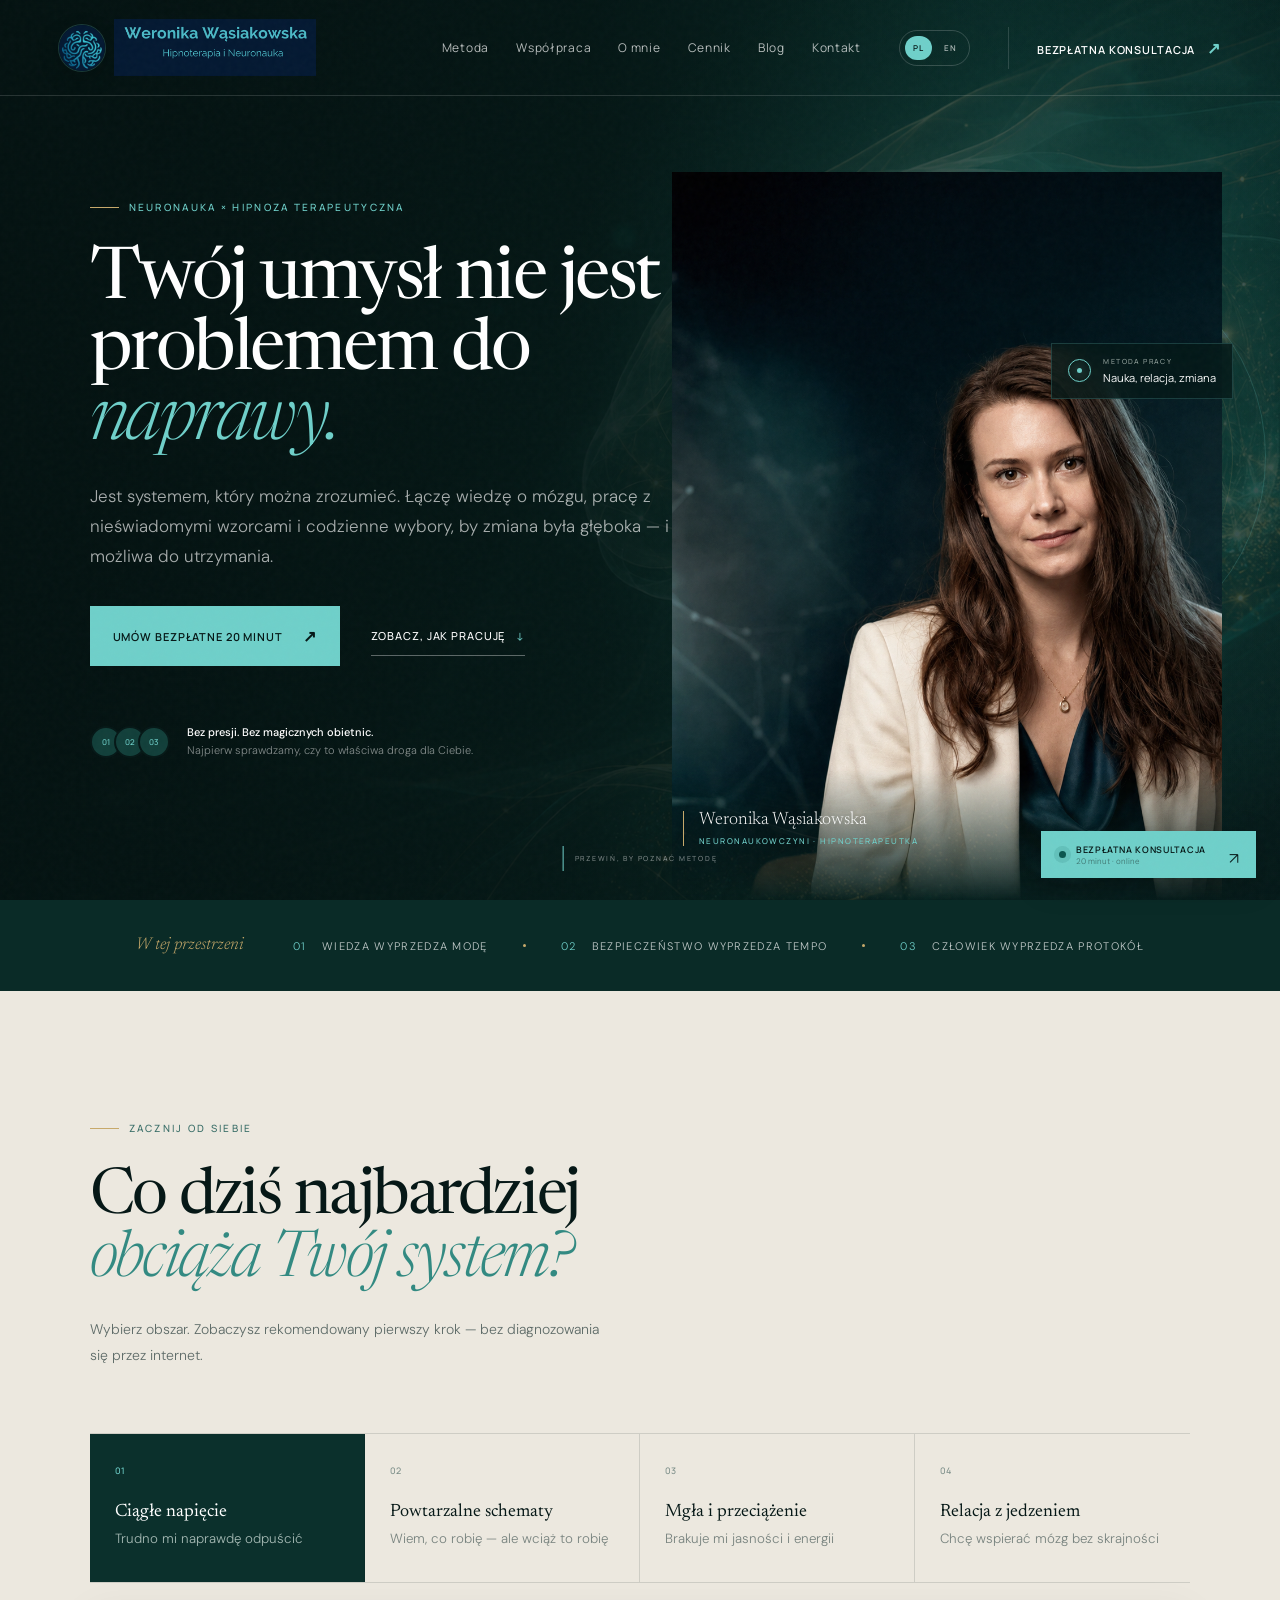
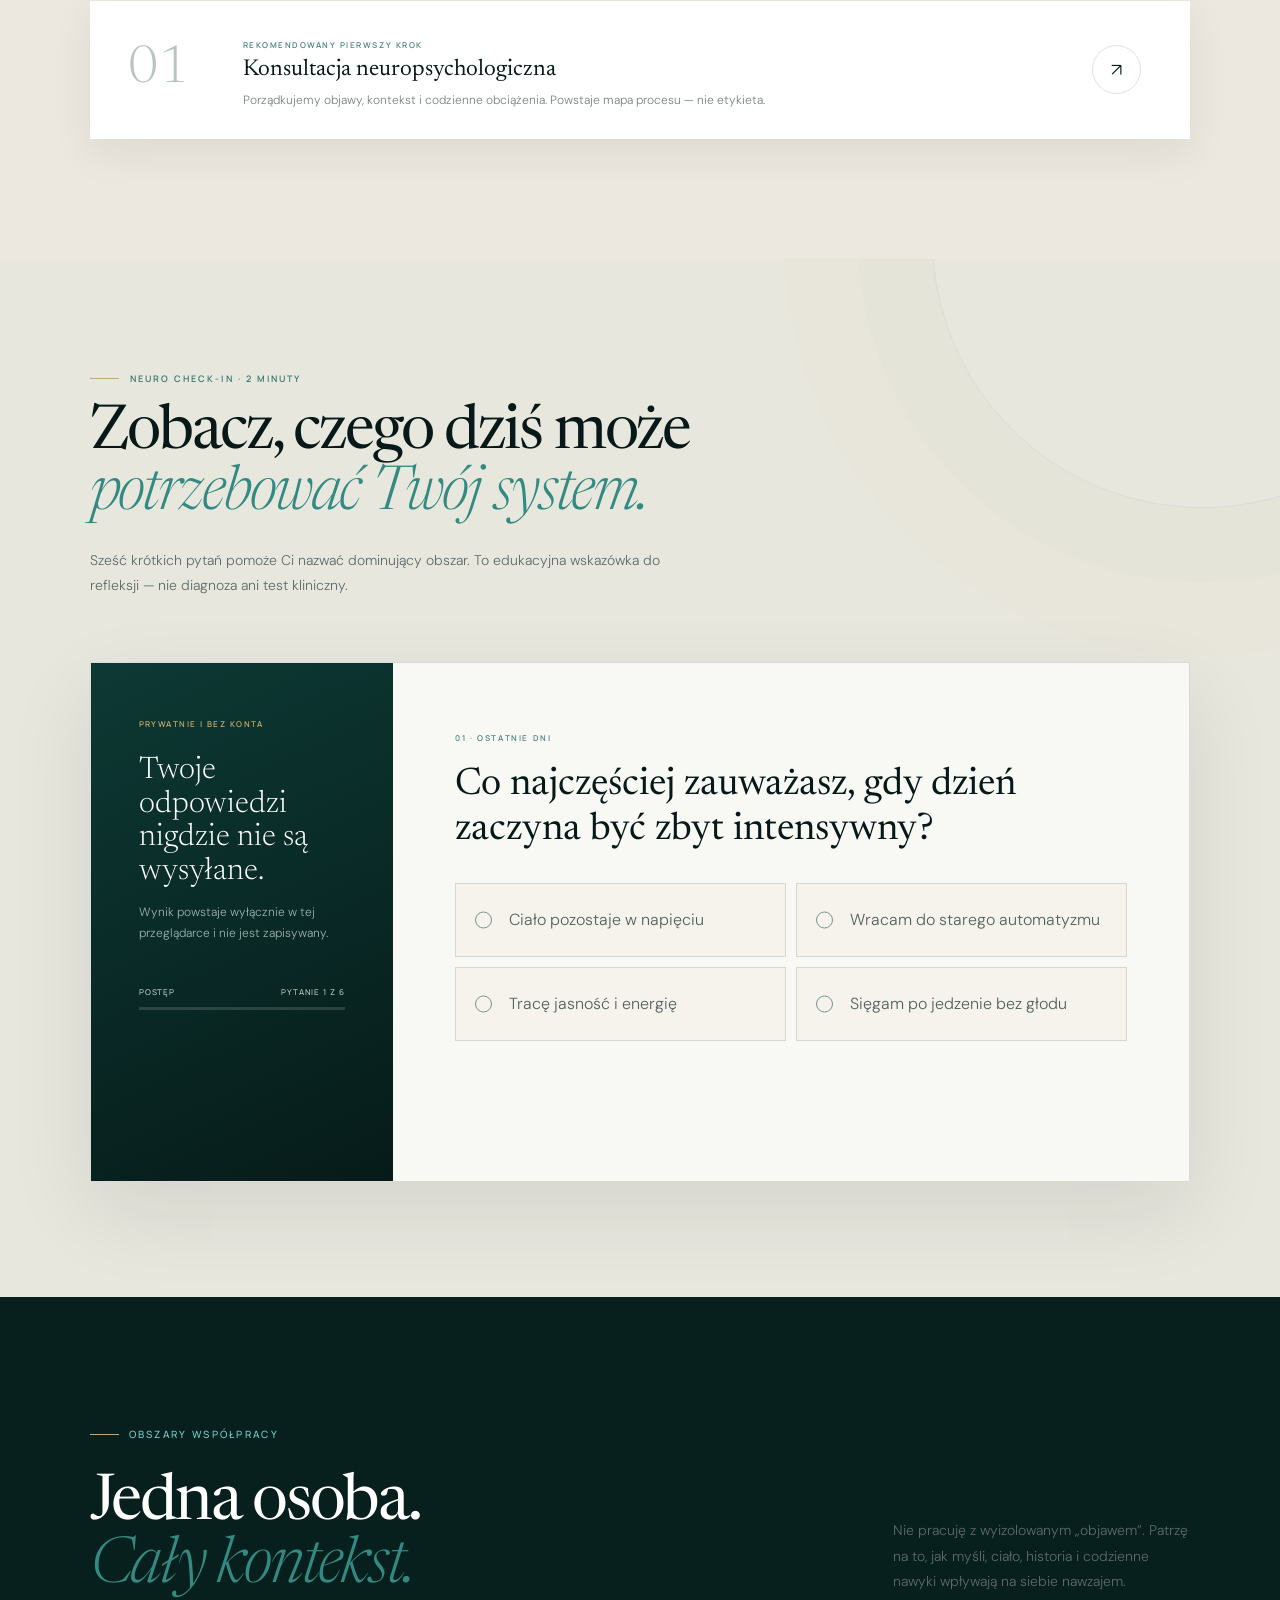
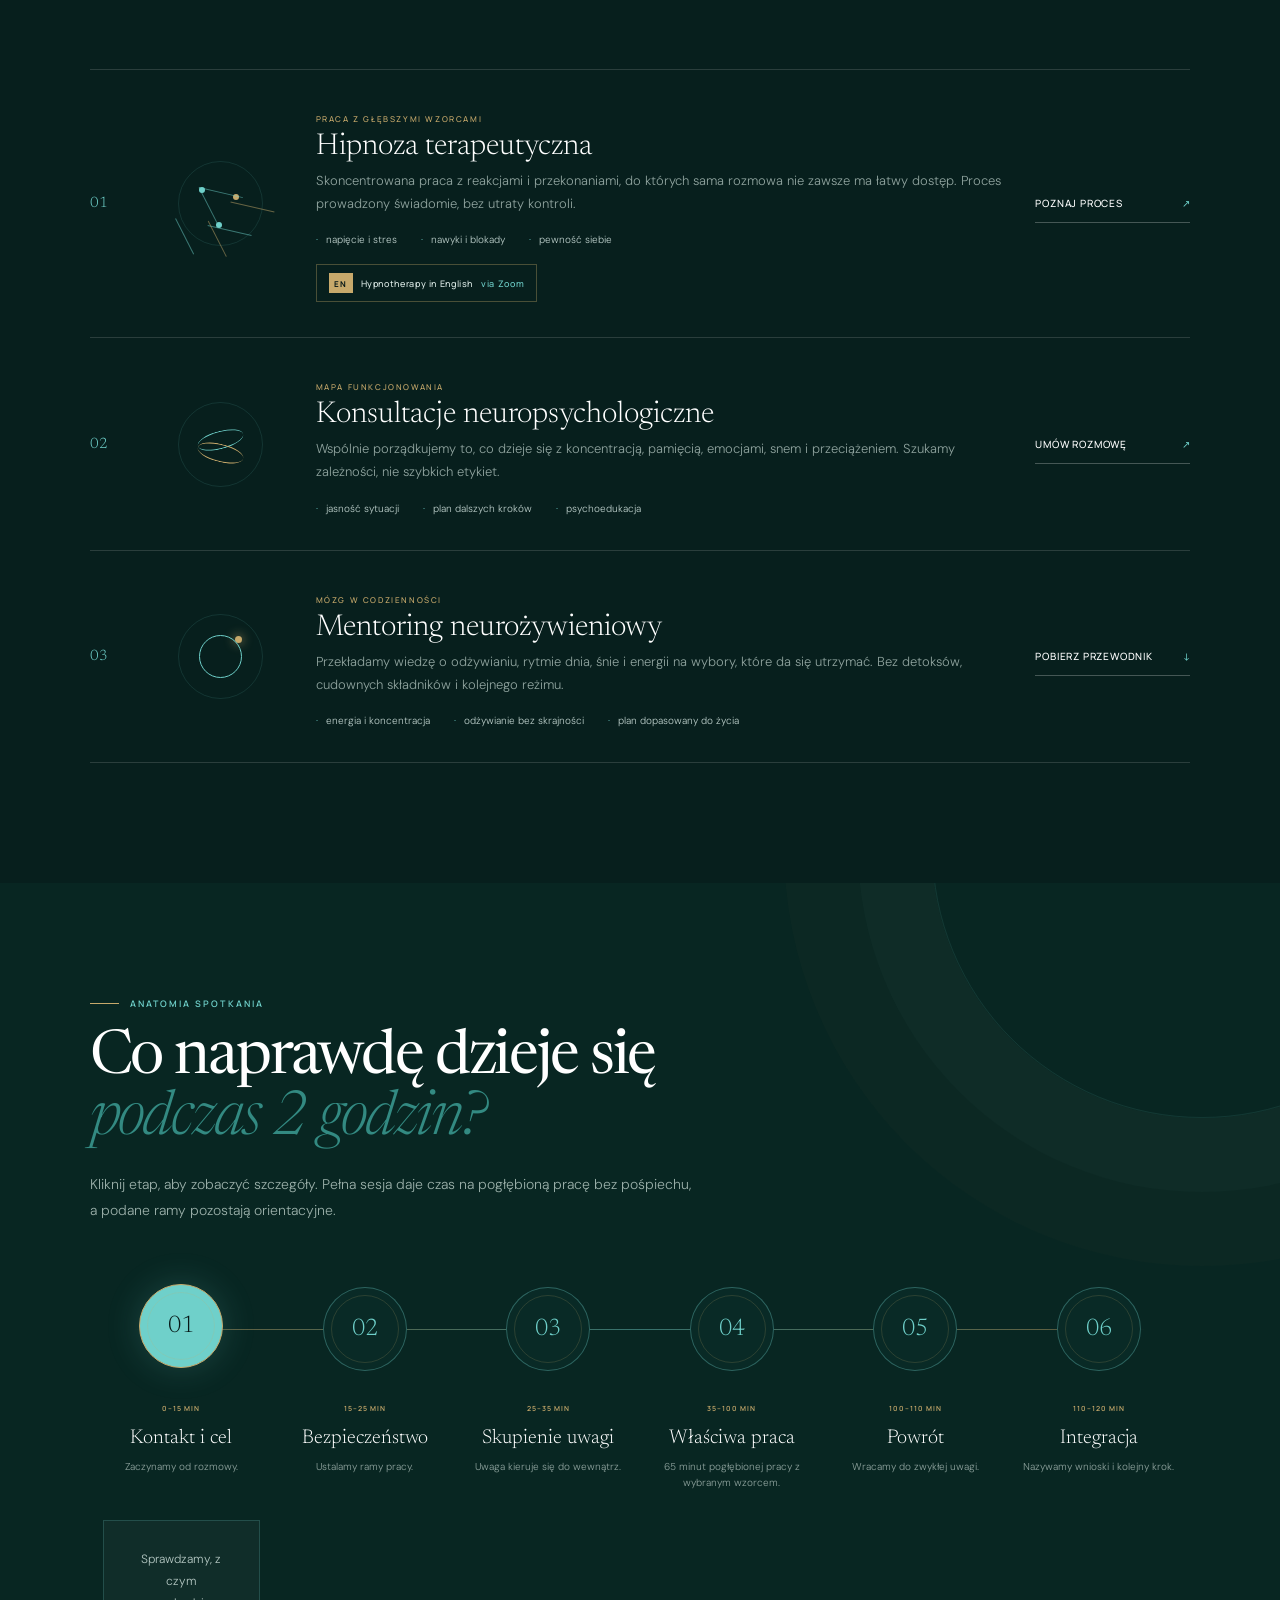
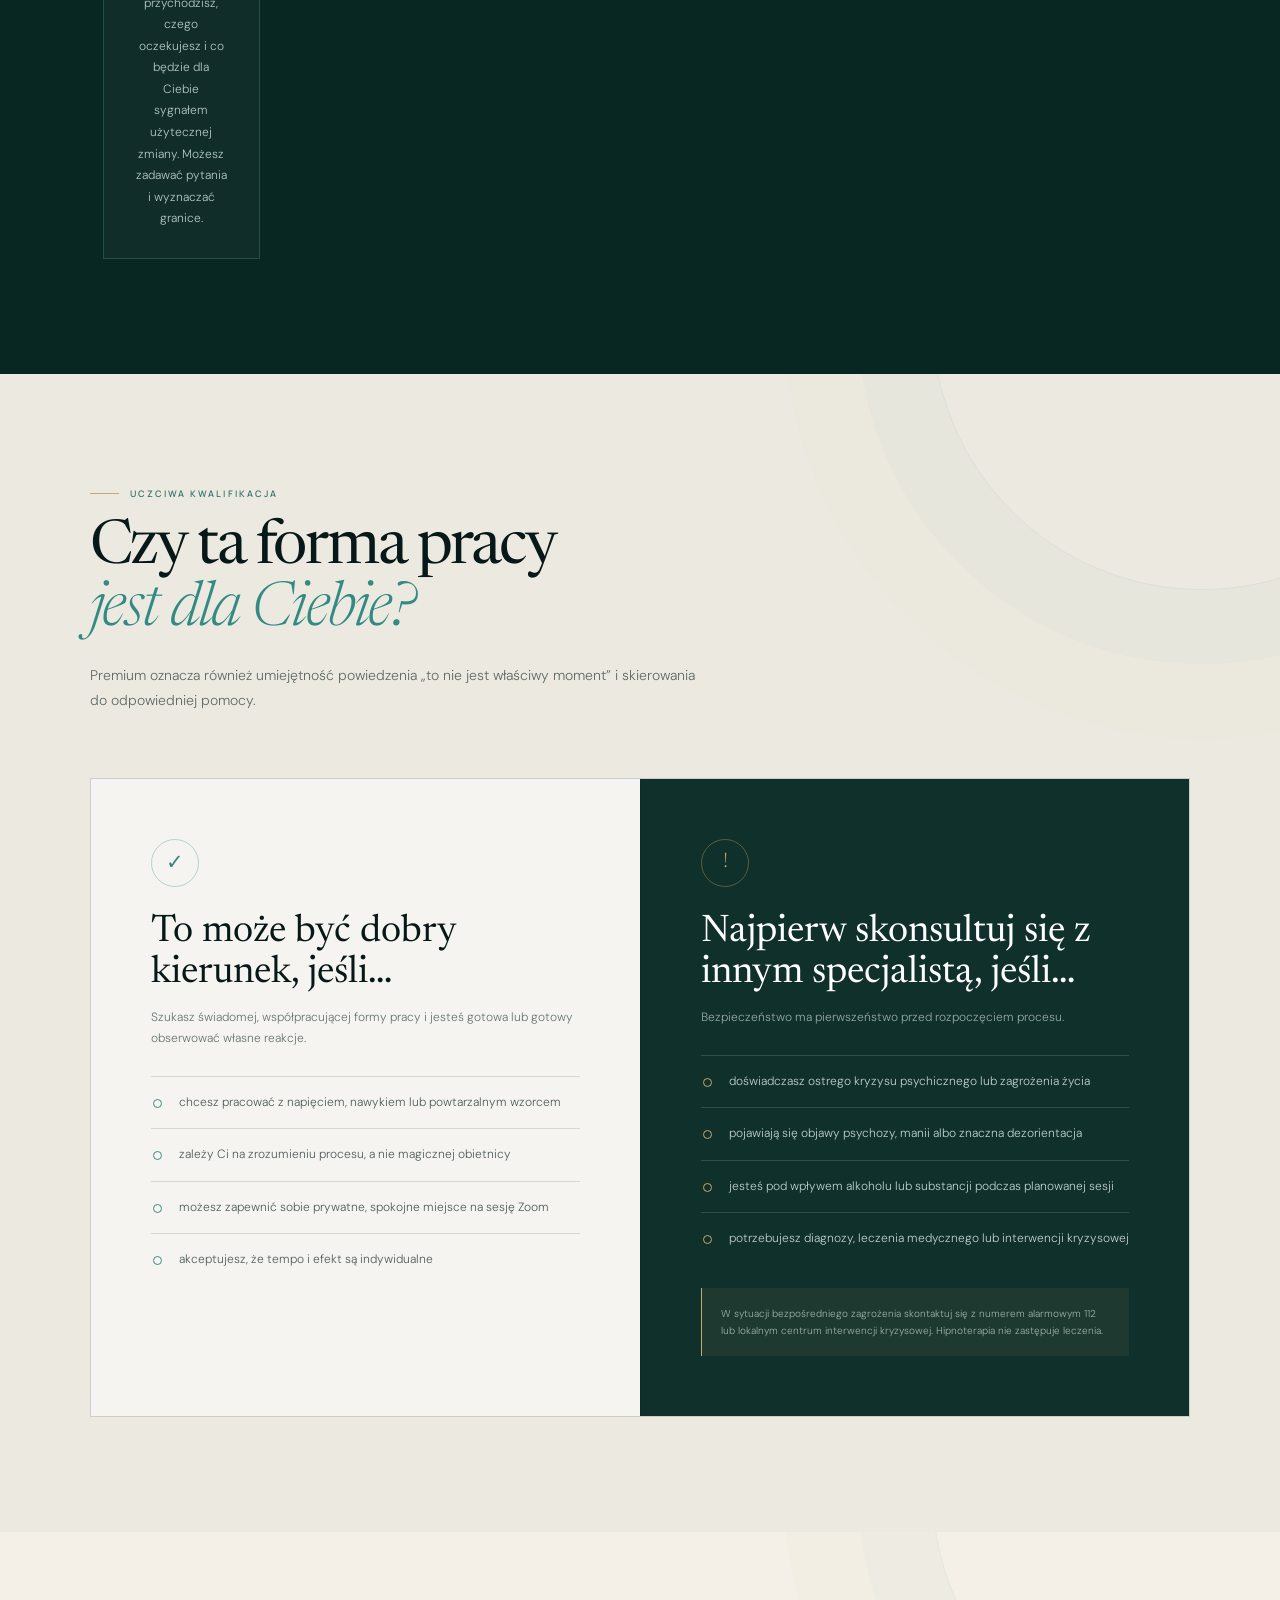
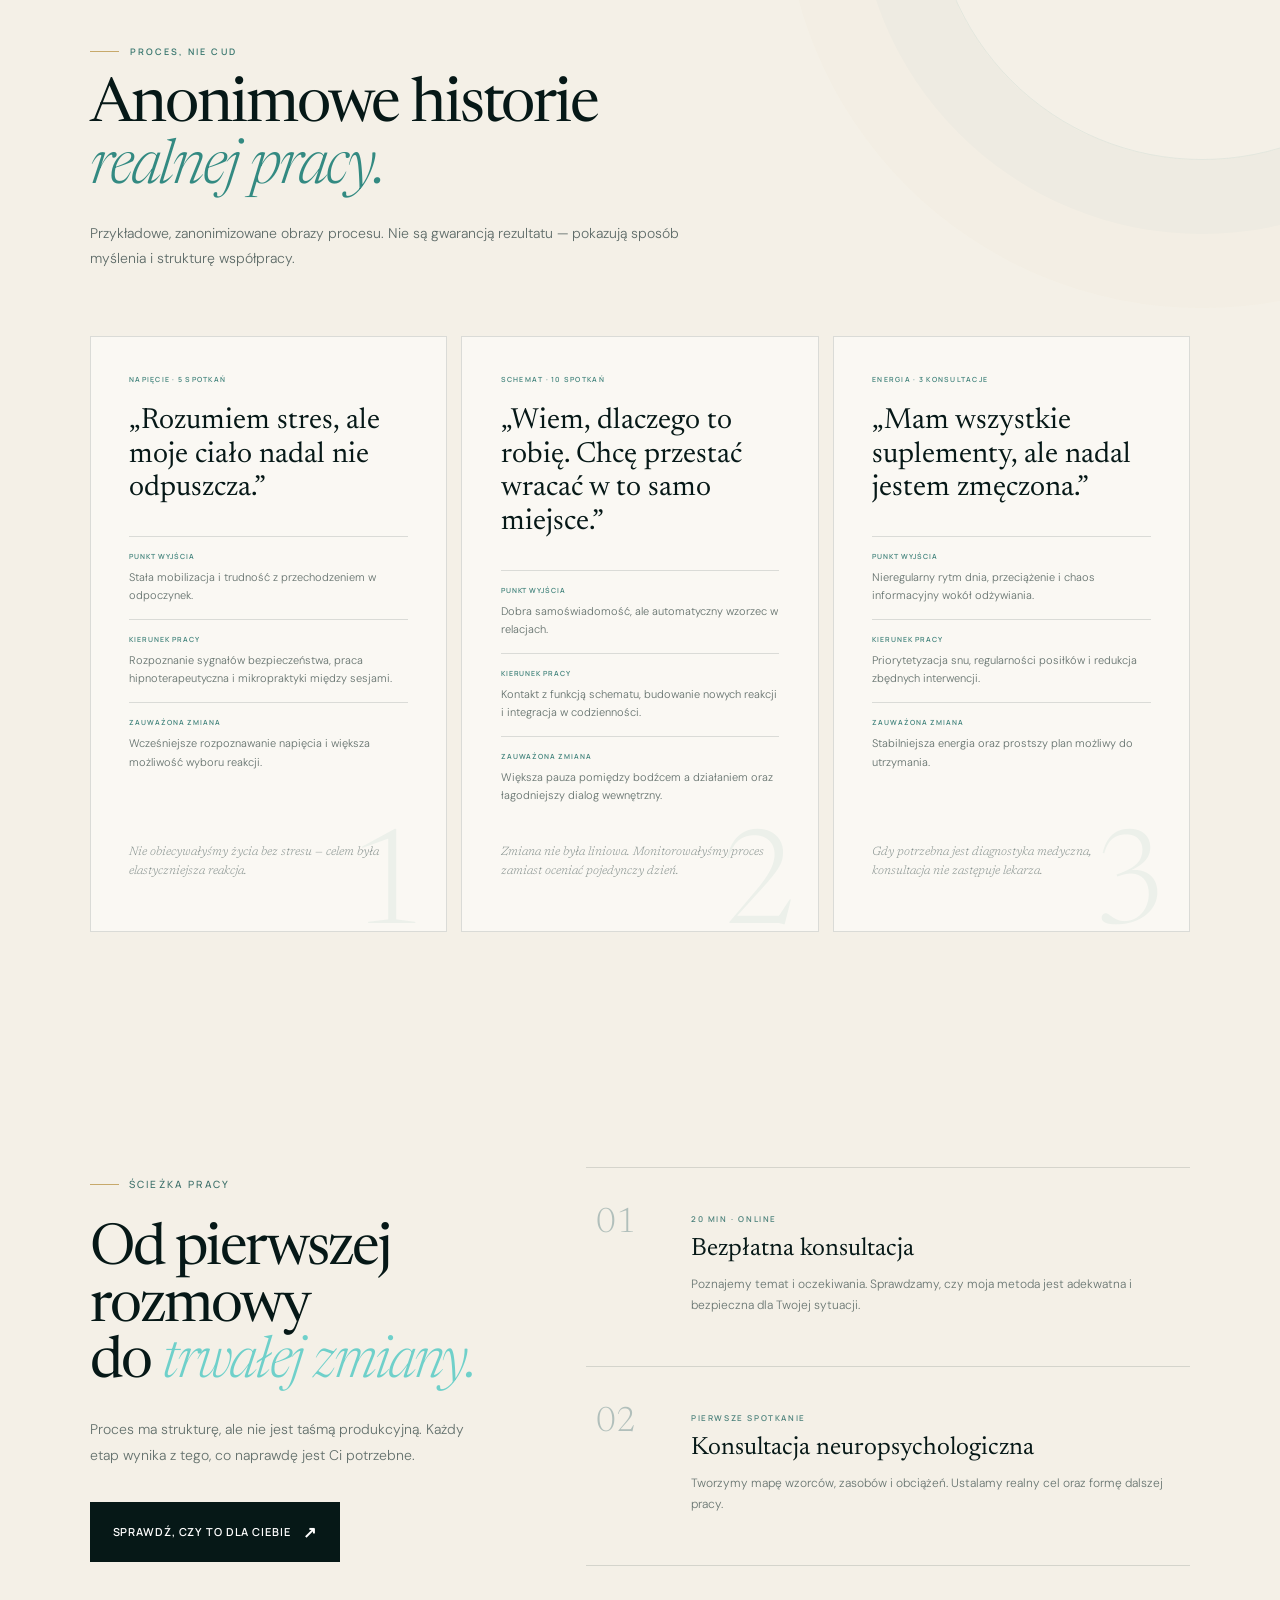
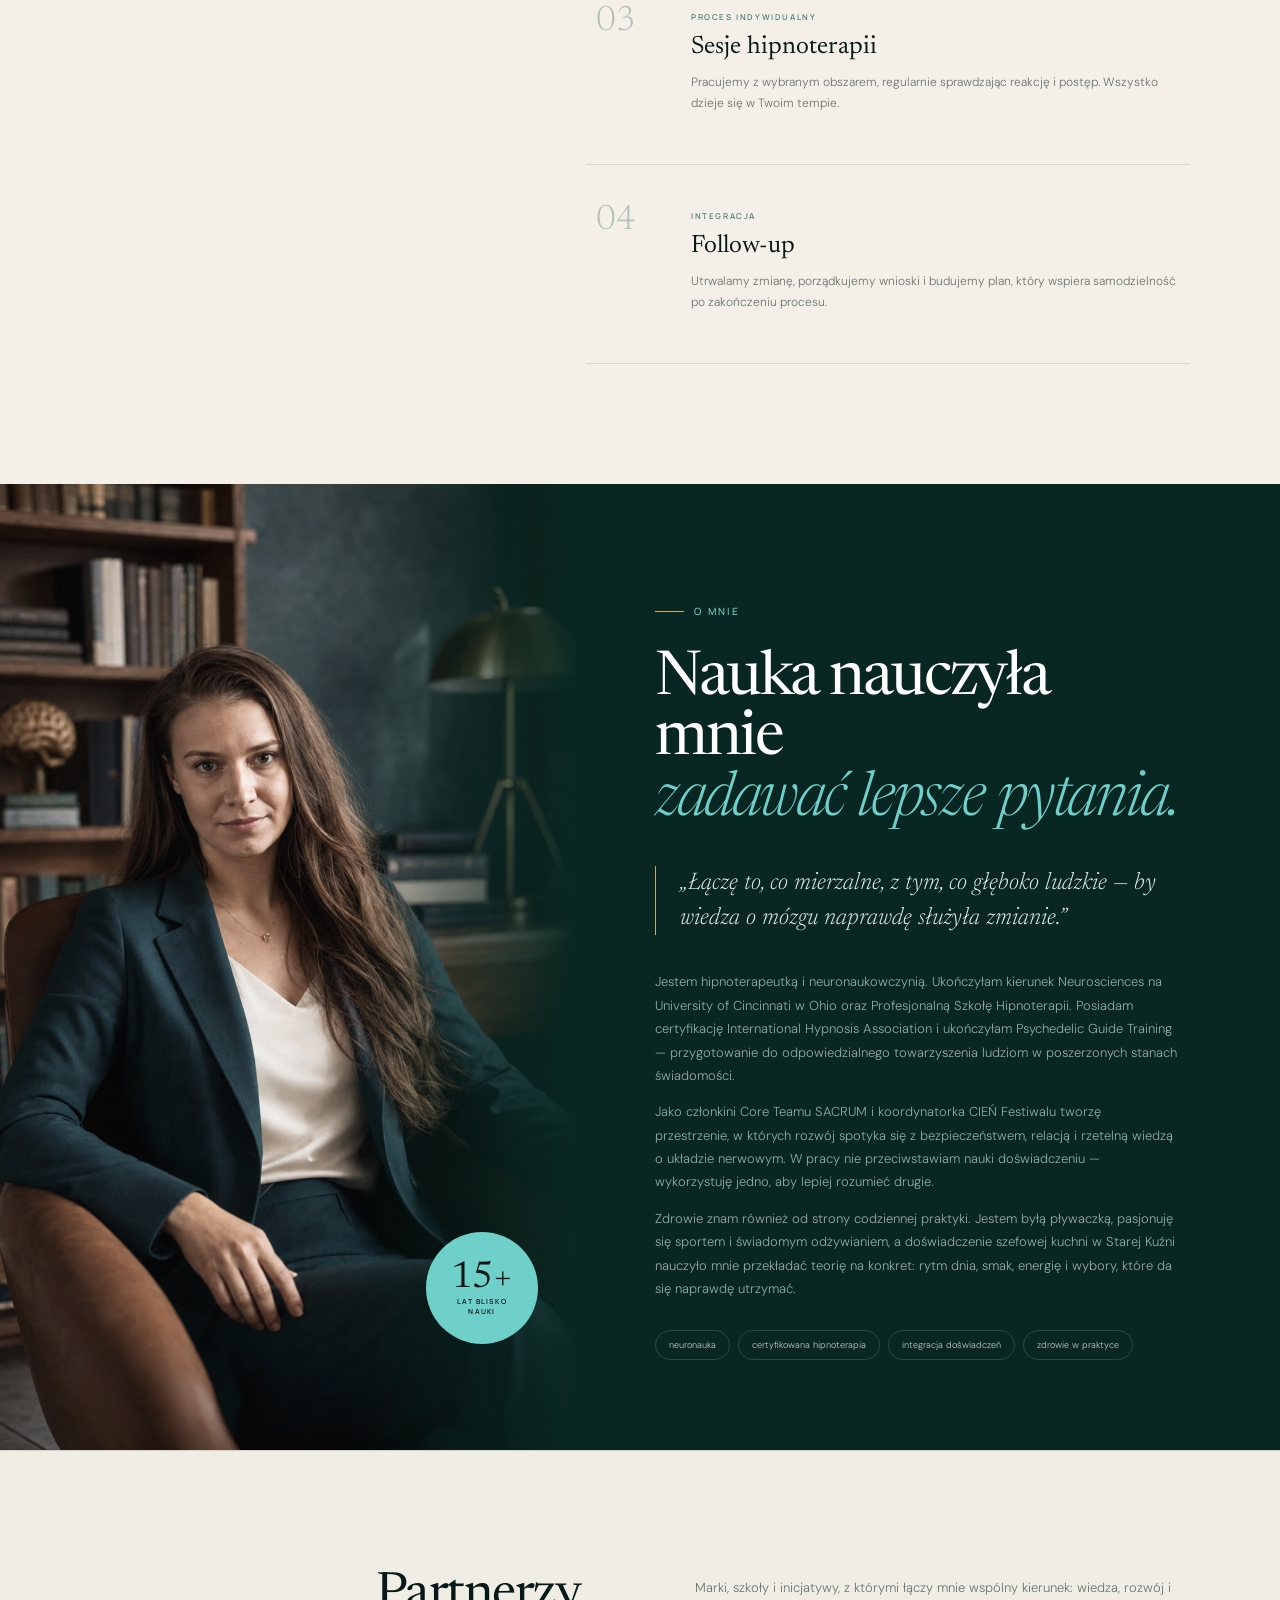
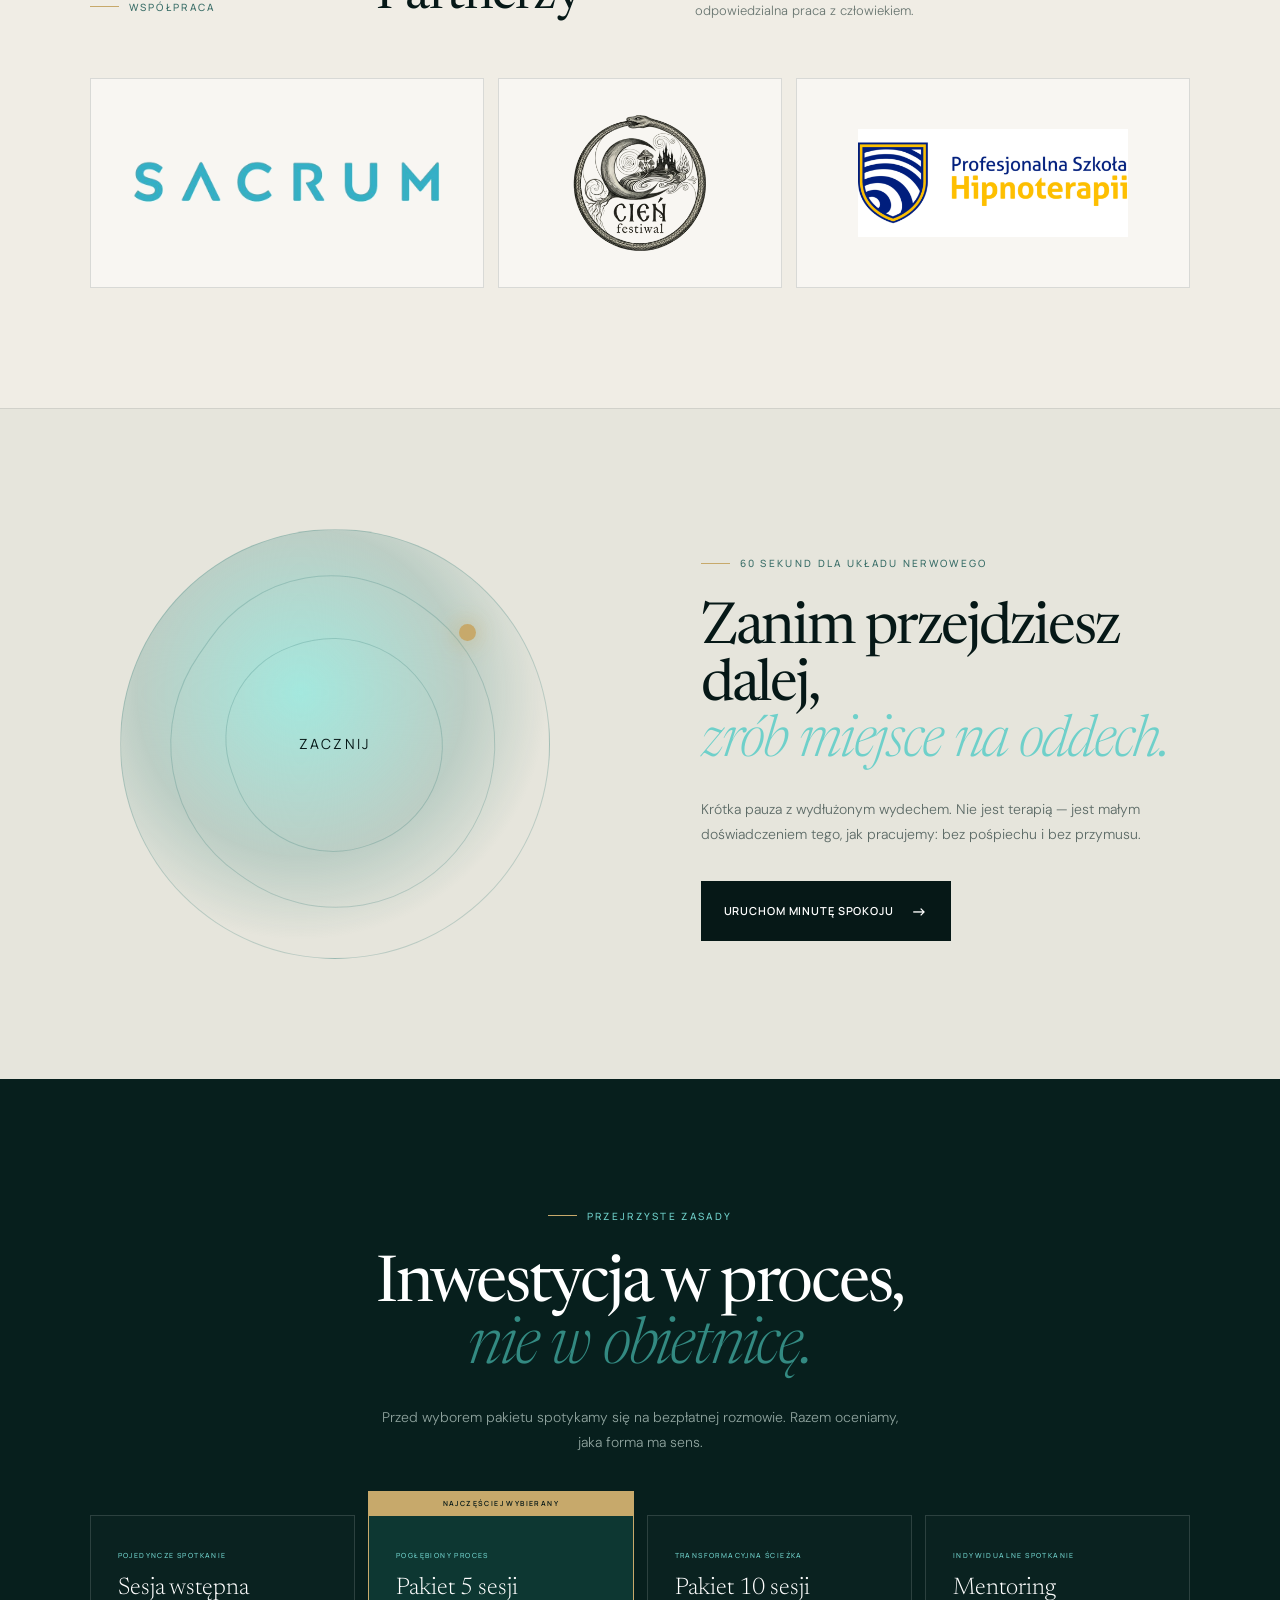
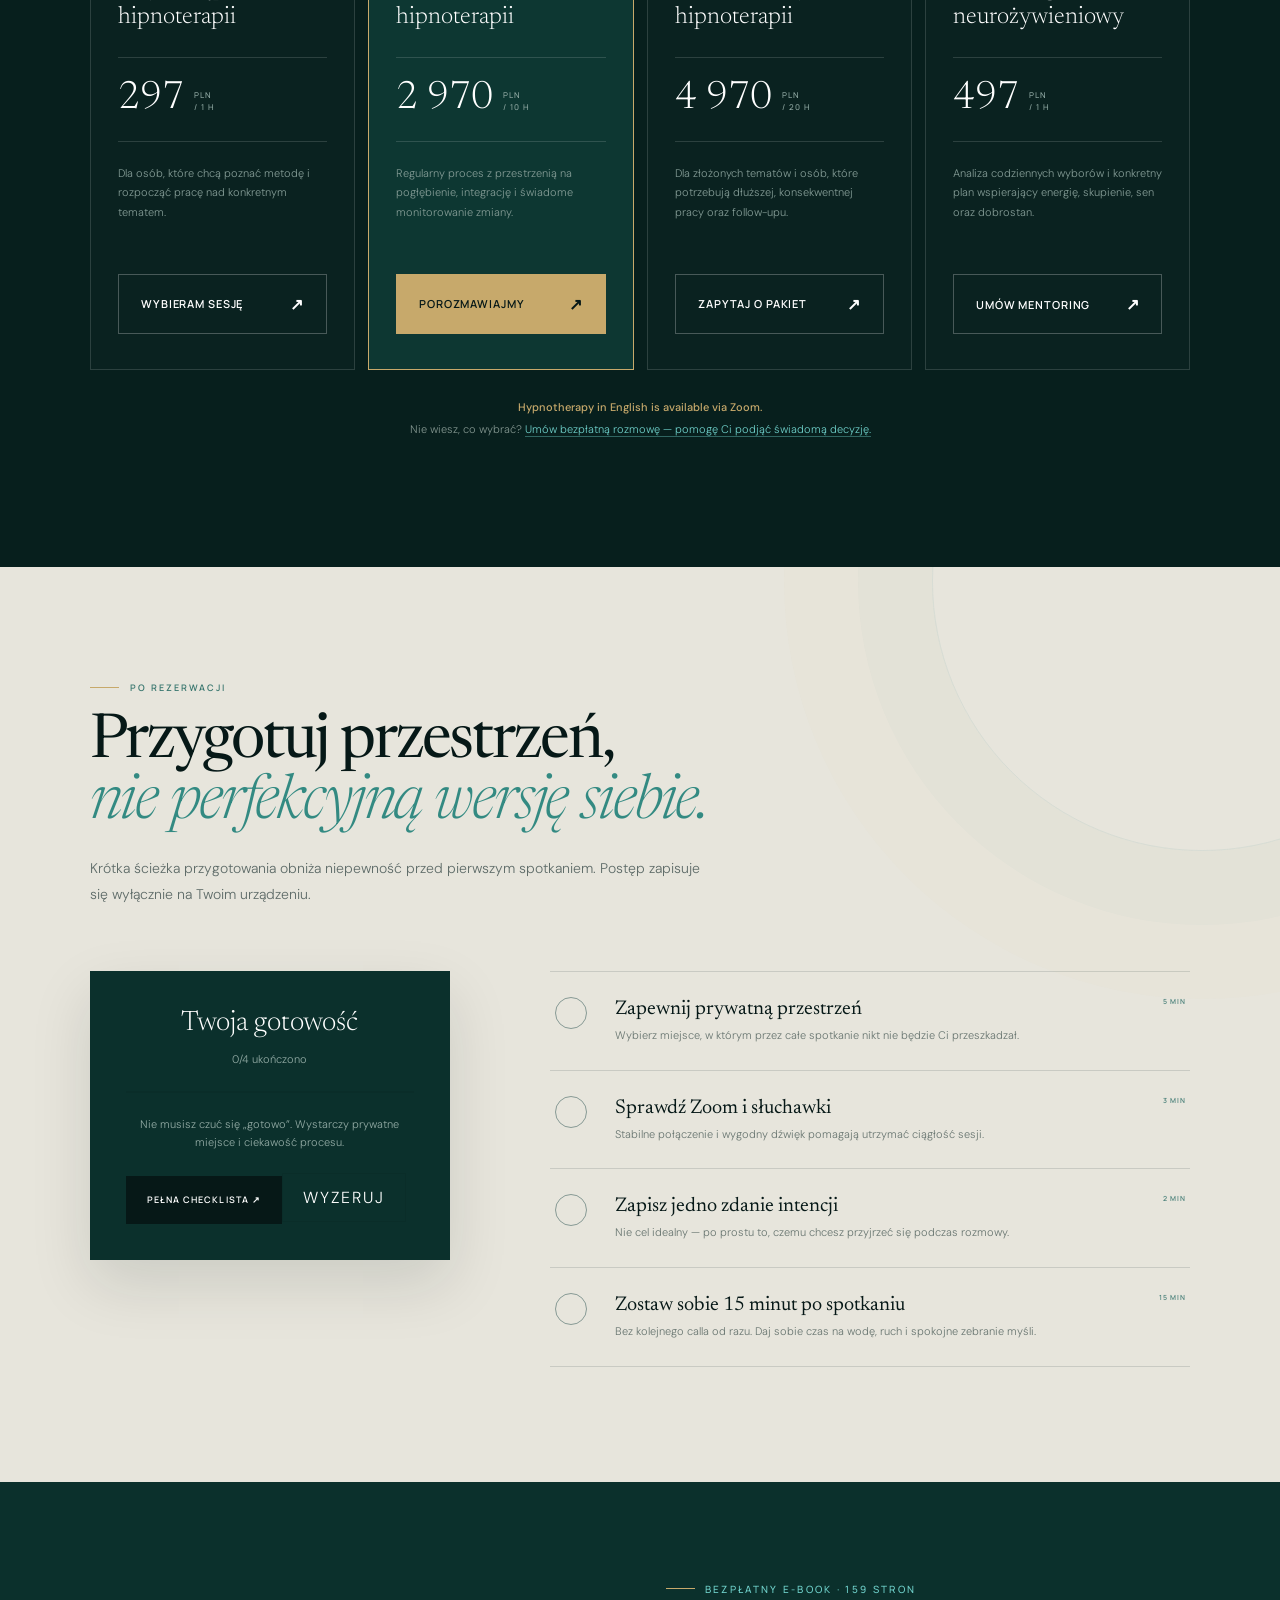
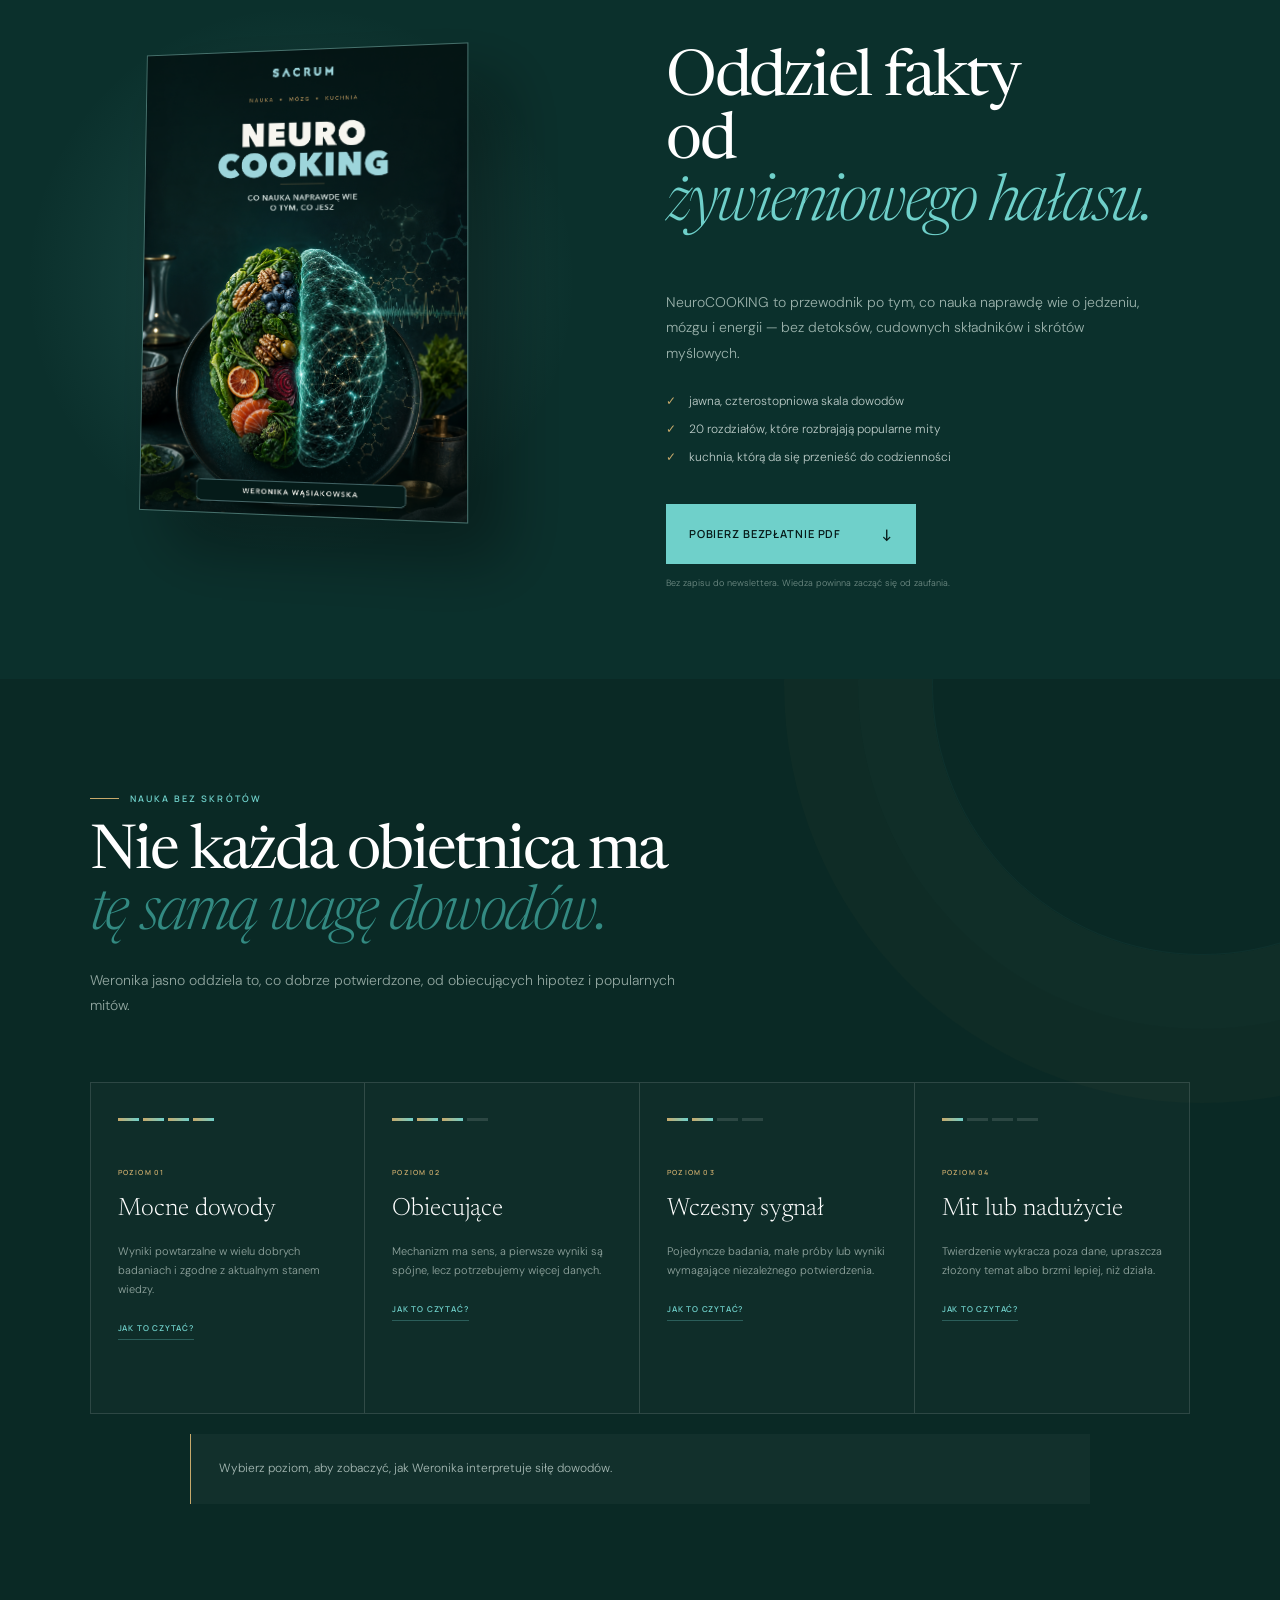
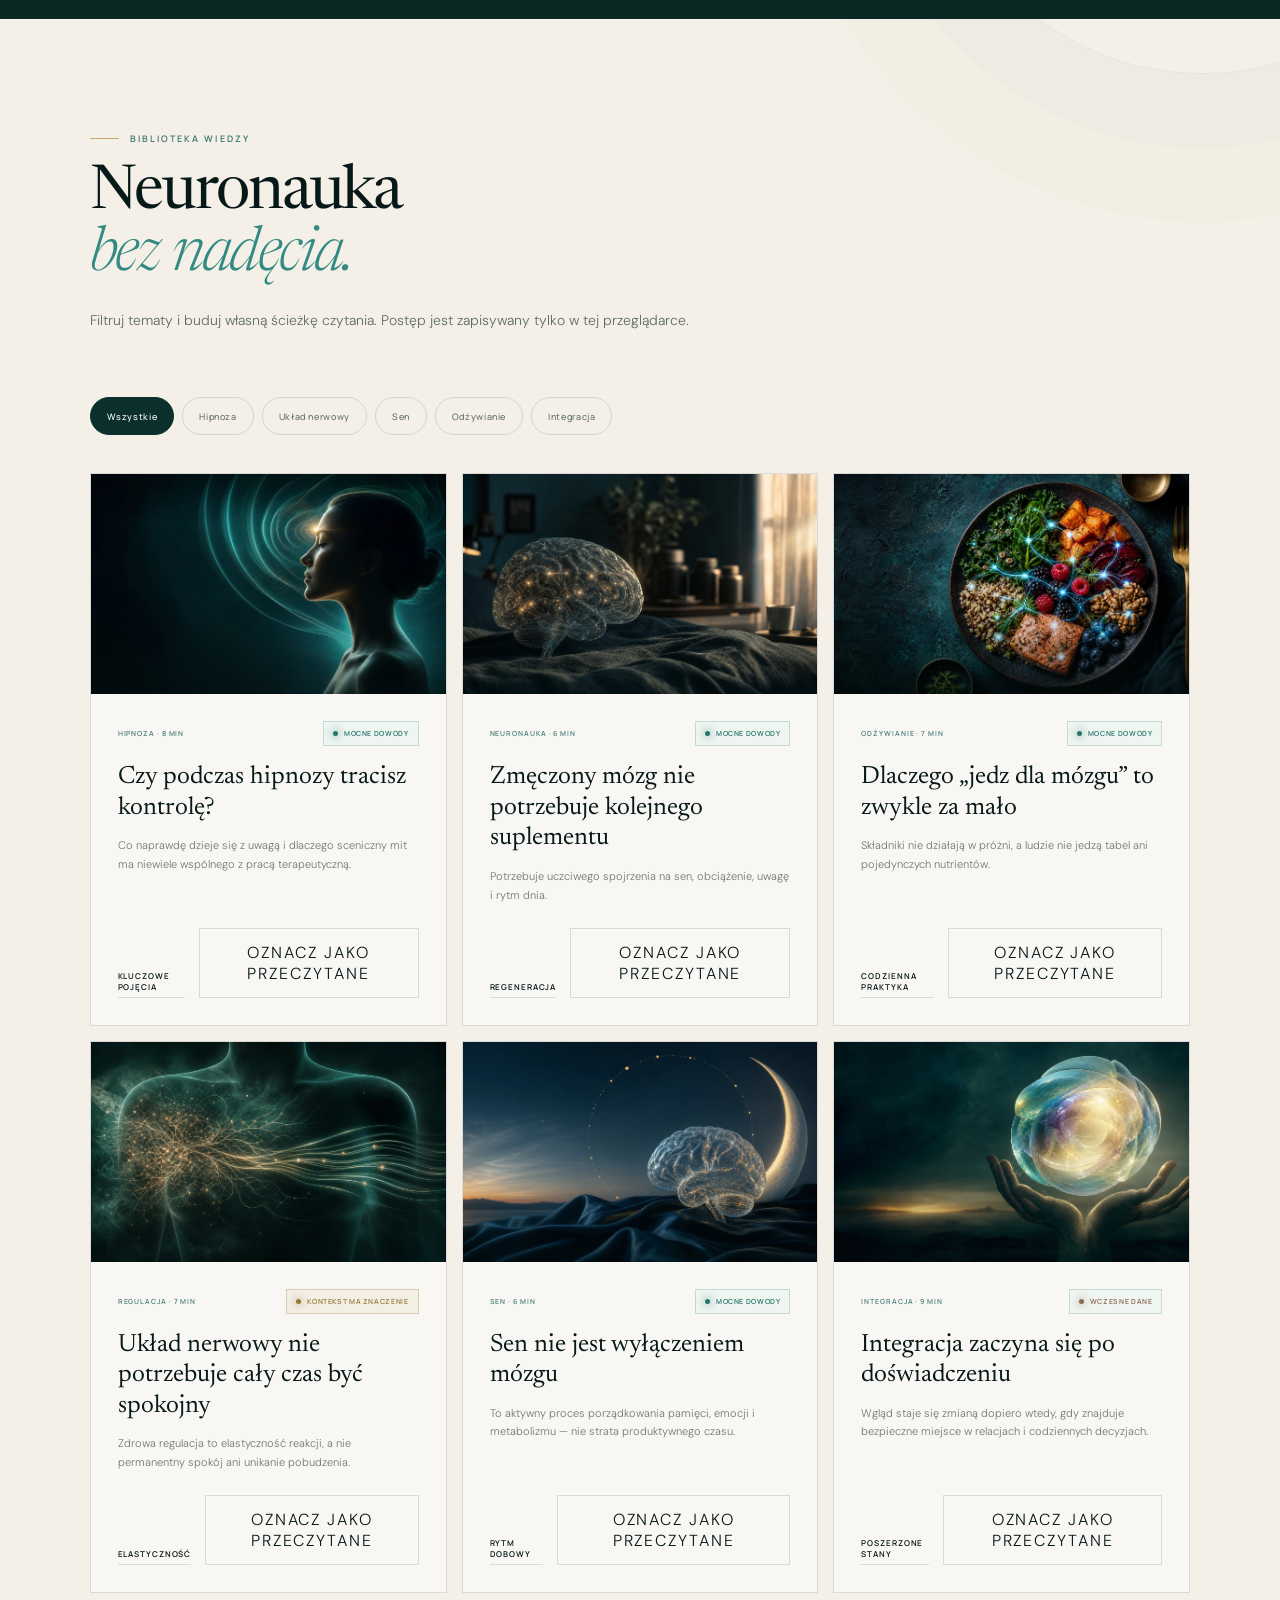
==== index.html @ d6c10e1d "fix: floating widget konsultacji jako kompaktowy okrągły przycisk na mobile" ====
<!doctype html>
<html lang="pl">
<head>
  <meta charset="utf-8">
  <meta name="viewport" content="width=device-width, initial-scale=1">
  <meta name="theme-color" content="#061b19">
  <meta name="description" content="Weronika Wąsiakowska — hipnoza terapeutyczna, konsultacje neuropsychologiczne i mentoring neurożywieniowy. Praca oparta na wiedzy, uważności i indywidualnym procesie.">
  <title>Weronika Wąsiakowska — neuronauka, która służy zmianie</title>
  <link rel="alternate" hreflang="pl" href="index.html">
  <link rel="alternate" hreflang="en" href="en.html">
  <link rel="preconnect" href="https://fonts.googleapis.com">
  <link rel="preconnect" href="https://fonts.gstatic.com" crossorigin>
  <link href="https://fonts.googleapis.com/css2?family=DM+Sans:wght@300;400;500;600&amp;family=Manrope:wght@400;500;600;700&amp;family=Newsreader:ital,opsz,wght@0,6..72,300;0,6..72,400;1,6..72,300&amp;display=swap" rel="stylesheet">
  <link rel="stylesheet" href="styles.css">
  <link rel="stylesheet" href="features.css">
</head>
<body>
  <div class="noise" aria-hidden="true"></div>
  <header class="site-header" id="top">
    <a class="brand header-brand-full" href="#top" aria-label="Strona główna Weroniki Wąsiakowskiej">
      <img class="header-brand-symbol" src="assets/brand/weronika-symbol.png" alt="">
      <img class="header-brand-wordmark" src="assets/brand/weronika-wordmark.png" alt="Weronika Wąsiakowska — Hipnoterapia i Neuronauka">
    </a>
    <button class="menu-toggle" type="button" aria-expanded="false" aria-controls="main-nav"><span></span><span></span></button>
    <nav class="main-nav" id="main-nav" aria-label="Główna nawigacja">
      <a href="#metoda">Metoda</a>
      <a href="#wspolpraca">Współpraca</a>
      <a href="#o-mnie">O mnie</a>
      <a href="#cennik">Cennik</a>
      <a href="#blog">Blog</a>
      <a href="#kontakt">Kontakt</a>
    </nav>
    <div class="lang-switch" aria-label="Wybór języka"><span aria-current="page">PL</span><a href="en.html" lang="en">EN</a></div>
    <a class="header-cta cal-link" href="https://cal.com/weronika-wasiakowska" target="_blank" rel="noopener">Bezpłatna konsultacja <span>↗</span></a>
  </header>

  <main>
    <section class="hero" aria-labelledby="hero-title">
      <img class="hero-neuro" src="assets/neuro-hero.png" alt="" aria-hidden="true">
      <div class="hero-glow" aria-hidden="true"></div>
      <div class="hero-content">
        <p class="eyebrow"><span></span> Neuronauka × hipnoza terapeutyczna</p>
        <h1 id="hero-title">Twój umysł nie jest<br>problemem do <em>naprawy.</em></h1>
        <p class="hero-lead">Jest systemem, który można zrozumieć. Łączę wiedzę o mózgu, pracę z nieświadomymi wzorcami i codzienne wybory, by zmiana była głęboka — i możliwa do utrzymania.</p>
        <div class="hero-actions">
          <a class="button button-primary cal-link" href="https://cal.com/weronika-wasiakowska" target="_blank" rel="noopener">Umów bezpłatne 20 minut <span>↗</span></a>
          <a class="text-link" href="#metoda">Zobacz, jak pracuję <span>↓</span></a>
        </div>
        <div class="hero-proof">
          <div class="proof-avatars" aria-hidden="true"><span>01</span><span>02</span><span>03</span></div>
          <p><strong>Bez presji. Bez magicznych obietnic.</strong><br>Najpierw sprawdzamy, czy to właściwa droga dla Ciebie.</p>
        </div>
      </div>
      <aside class="hero-portrait">
        <div class="portrait-orbit" aria-hidden="true"></div>
        <img src="assets/weronika-hero-v2.png" alt="Weronika Wąsiakowska">
        <div class="portrait-caption"><span>Weronika Wąsiakowska</span><small>NEURONAUKOWCZYNI · HIPNOTERAPEUTKA</small></div>
        <div class="signal-card"><span class="signal-dot"></span><div><small>METODA PRACY</small><strong>Nauka, relacja, zmiana</strong></div></div>
      </aside>
      <div class="hero-scroll"><span></span> PRZEWIŃ, BY POZNAĆ METODĘ</div>
    </section>

    <section class="trust-strip" aria-label="Wartości pracy">
      <p>W tej przestrzeni</p>
      <div><span>01</span> wiedza wyprzedza modę</div><i></i>
      <div><span>02</span> bezpieczeństwo wyprzedza tempo</div><i></i>
      <div><span>03</span> człowiek wyprzedza protokół</div>
    </section>

    <section class="compass section" id="metoda">
      <div class="section-heading">
        <p class="eyebrow dark"><span></span> Zacznij od siebie</p>
        <h2>Co dziś najbardziej<br><em>obciąża Twój system?</em></h2>
        <p>Wybierz obszar. Zobaczysz rekomendowany pierwszy krok — bez diagnozowania się przez internet.</p>
      </div>
      <div class="compass-grid" role="tablist" aria-label="Kompas potrzeb">
        <button class="compass-option active" data-need="overload" role="tab" aria-selected="true"><span>01</span><strong>Ciągłe napięcie</strong><small>Trudno mi naprawdę odpuścić</small></button>
        <button class="compass-option" data-need="patterns" role="tab" aria-selected="false"><span>02</span><strong>Powtarzalne schematy</strong><small>Wiem, co robię — ale wciąż to robię</small></button>
        <button class="compass-option" data-need="focus" role="tab" aria-selected="false"><span>03</span><strong>Mgła i przeciążenie</strong><small>Brakuje mi jasności i energii</small></button>
        <button class="compass-option" data-need="food" role="tab" aria-selected="false"><span>04</span><strong>Relacja z jedzeniem</strong><small>Chcę wspierać mózg bez skrajności</small></button>
      </div>
      <div class="compass-result" id="compass-result" role="tabpanel" aria-live="polite">
        <div class="result-index">01</div>
        <div><p>REKOMENDOWANY PIERWSZY KROK</p><h3>Konsultacja neuropsychologiczna</h3><span>Porządkujemy objawy, kontekst i codzienne obciążenia. Powstaje mapa procesu — nie etykieta.</span></div>
        <a class="circle-link cal-link" href="https://cal.com/weronika-wasiakowska" target="_blank" rel="noopener" aria-label="Umów konsultację">↗</a>
      </div>
    </section>

    <section class="neuro-checkin feature-section" data-neuro-checkin aria-labelledby="checkin-title">
      <div class="feature-heading"><p class="feature-kicker">Neuro Check-in · 2 minuty</p><h2 id="checkin-title">Zobacz, czego dziś może<br><em>potrzebować Twój system.</em></h2><p>Sześć krótkich pytań pomoże Ci nazwać dominujący obszar. To edukacyjna wskazówka do refleksji — nie diagnoza ani test kliniczny.</p></div>
      <div class="checkin-panel">
        <aside class="checkin-aside"><small>Prywatnie i bez konta</small><h3>Twoje odpowiedzi nigdzie nie są wysyłane.</h3><p>Wynik powstaje wyłącznie w tej przeglądarce i nie jest zapisywany.</p><div class="checkin-progress"><div class="progress-meta"><span>Postęp</span><span data-checkin-progress-text></span></div><div class="progress-track"><span class="progress-fill" data-checkin-progress role="progressbar" aria-valuemin="0" aria-valuemax="100"></span></div></div></aside>
        <div class="checkin-body">
          <div class="checkin-question" data-checkin-step><span class="question-number">01 · OSTATNIE DNI</span><h3>Co najczęściej zauważasz, gdy dzień zaczyna być zbyt intensywny?</h3><div class="checkin-options"><button class="checkin-option" data-checkin-answer data-domain="regulation" data-score="2">Ciało pozostaje w napięciu</button><button class="checkin-option" data-checkin-answer data-domain="patterns" data-score="2">Wracam do starego automatyzmu</button><button class="checkin-option" data-checkin-answer data-domain="energy" data-score="2">Tracę jasność i energię</button><button class="checkin-option" data-checkin-answer data-domain="food" data-score="2">Sięgam po jedzenie bez głodu</button></div></div>
          <div class="checkin-question" data-checkin-step hidden><span class="question-number">02 · REGENERACJA</span><h3>Które zdanie najlepiej opisuje Twój odpoczynek?</h3><div class="checkin-options"><button class="checkin-option" data-checkin-answer data-domain="regulation" data-score="2">Trudno mi zejść z wysokich obrotów</button><button class="checkin-option" data-checkin-answer data-domain="patterns" data-score="2">Odpoczynek uruchamia poczucie winy</button><button class="checkin-option" data-checkin-answer data-domain="energy" data-score="2">Śpię, ale wciąż czuję zmęczenie</button><button class="checkin-option" data-checkin-answer data-domain="food" data-score="2">Wieczorem nadrabiam jedzeniem</button></div></div>
          <div class="checkin-question" data-checkin-step hidden><span class="question-number">03 · UWAGA</span><h3>Co najbardziej przeszkadza Ci w koncentracji?</h3><div class="checkin-options"><button class="checkin-option" data-checkin-answer data-domain="regulation" data-score="2">Czujność i skanowanie otoczenia</button><button class="checkin-option" data-checkin-answer data-domain="patterns" data-score="2">Wewnętrzny krytyk i analizowanie</button><button class="checkin-option" data-checkin-answer data-domain="energy" data-score="2">Mgła, senność lub rozproszenie</button><button class="checkin-option" data-checkin-answer data-domain="food" data-score="2">Wahania energii po posiłkach</button></div></div>
          <div class="checkin-question" data-checkin-step hidden><span class="question-number">04 · EMOCJE</span><h3>Gdy pojawia się trudna emocja, co dzieje się jako pierwsze?</h3><div class="checkin-options"><button class="checkin-option" data-checkin-answer data-domain="regulation" data-score="2">Ciało reaguje szybciej niż myśli</button><button class="checkin-option" data-checkin-answer data-domain="patterns" data-score="2">Powtarzam znany schemat relacyjny</button><button class="checkin-option" data-checkin-answer data-domain="energy" data-score="2">Wyłączam się i tracę napęd</button><button class="checkin-option" data-checkin-answer data-domain="food" data-score="2">Reguluję ją jedzeniem lub kontrolą</button></div></div>
          <div class="checkin-question" data-checkin-step hidden><span class="question-number">05 · ZMIANA</span><h3>Co najbardziej utrudnia Ci wprowadzenie zmiany?</h3><div class="checkin-options"><button class="checkin-option" data-checkin-answer data-domain="regulation" data-score="2">Brak poczucia bezpieczeństwa</button><button class="checkin-option" data-checkin-answer data-domain="patterns" data-score="2">Wiem co robić, ale wracam do starego</button><button class="checkin-option" data-checkin-answer data-domain="energy" data-score="2">Brak zasobów i przeciążenie</button><button class="checkin-option" data-checkin-answer data-domain="food" data-score="2">Podejście „wszystko albo nic”</button></div></div>
          <div class="checkin-question" data-checkin-step hidden><span class="question-number">06 · PIERWSZY KROK</span><h3>Jakiego efektu potrzebujesz najbardziej właśnie teraz?</h3><div class="checkin-options"><button class="checkin-option" data-checkin-answer data-domain="regulation" data-score="3">Więcej spokoju w ciele</button><button class="checkin-option" data-checkin-answer data-domain="patterns" data-score="3">Przerwania powtarzalnego schematu</button><button class="checkin-option" data-checkin-answer data-domain="energy" data-score="3">Jasności, snu i stabilnej energii</button><button class="checkin-option" data-checkin-answer data-domain="food" data-score="3">Spokojniejszej relacji z jedzeniem</button></div></div>
          <div class="checkin-result" data-checkin-results hidden aria-live="polite"><span data-checkin-live class="visually-hidden"></span><div data-checkin-result="regulation"><small>DOMINUJĄCY KIERUNEK</small><h3>Regulacja i poczucie bezpieczeństwa</h3><p>Twój system może potrzebować najpierw zejścia z ciągłej mobilizacji. Dobrym początkiem będzie konsultacja porządkująca obciążenia i sygnały ciała.</p></div><div data-checkin-result="patterns" hidden><small>DOMINUJĄCY KIERUNEK</small><h3>Praca z automatycznym wzorcem</h3><p>Wiesz już wiele, ale sama wiedza może nie wystarczać. Warto sprawdzić, czy hipnoza terapeutyczna pomoże dotrzeć do reakcji podtrzymującej schemat.</p></div><div data-checkin-result="energy" hidden><small>DOMINUJĄCY KIERUNEK</small><h3>Regeneracja, energia i uwaga</h3><p>Pierwszy krok to spojrzenie na sen, rytm dnia, obciążenie poznawcze i codzienne zasoby — bez dokładania kolejnej presji.</p></div><div data-checkin-result="food" hidden><small>DOMINUJĄCY KIERUNEK</small><h3>Relacja z jedzeniem i energią</h3><p>Możesz skorzystać na podejściu, które łączy wiedzę o mózgu z realnym życiem, bez dietetycznych skrajności i cudownych obietnic.</p></div><p class="feature-muted">Wynik nie stanowi diagnozy. Jeśli objawy są nasilone lub nagłe, skonsultuj je z odpowiednim specjalistą.</p><div class="checkin-nav"><button class="feature-action feature-action--light" data-checkin-restart>Powtórz</button><a class="feature-action cal-link" href="https://cal.com/weronika-wasiakowska" target="_blank" rel="noopener">Omów wynik ↗</a></div></div>
        </div>
      </div>
    </section>

    <section class="services section" id="wspolpraca">
      <div class="section-heading split-heading">
        <div><p class="eyebrow"><span></span> Obszary współpracy</p><h2>Jedna osoba.<br><em>Cały kontekst.</em></h2></div>
        <p>Nie pracuję z wyizolowanym „objawem”. Patrzę na to, jak myśli, ciało, historia i codzienne nawyki wpływają na siebie nawzajem.</p>
      </div>
      <div class="service-list">
        <article class="service-card featured">
          <div class="service-no">01</div><div class="service-icon neural-icon" aria-hidden="true"><i></i><i></i><i></i></div>
          <div class="service-copy"><p>PRACA Z GŁĘBSZYMI WZORCAMI</p><h3>Hipnoza terapeutyczna</h3><span>Skoncentrowana praca z reakcjami i przekonaniami, do których sama rozmowa nie zawsze ma łatwy dostęp. Proces prowadzony świadomie, bez utraty kontroli.</span><ul><li>napięcie i stres</li><li>nawyki i blokady</li><li>pewność siebie</li></ul><div class="english-service-badge"><b>EN</b> Hypnotherapy in English <span>via Zoom</span></div></div>
          <a href="#sciezka" aria-label="Zobacz ścieżkę hipnoterapii">Poznaj proces <span>↗</span></a>
        </article>
        <article class="service-card">
          <div class="service-no">02</div><div class="service-icon waves" aria-hidden="true"></div>
          <div class="service-copy"><p>MAPA FUNKCJONOWANIA</p><h3>Konsultacje neuropsychologiczne</h3><span>Wspólnie porządkujemy to, co dzieje się z koncentracją, pamięcią, emocjami, snem i przeciążeniem. Szukamy zależności, nie szybkich etykiet.</span><ul><li>jasność sytuacji</li><li>plan dalszych kroków</li><li>psychoedukacja</li></ul></div>
          <a class="cal-link" href="https://cal.com/weronika-wasiakowska" target="_blank" rel="noopener">Umów rozmowę <span>↗</span></a>
        </article>
        <article class="service-card">
          <div class="service-no">03</div><div class="service-icon orbit-icon" aria-hidden="true"><i></i></div>
          <div class="service-copy"><p>MÓZG W CODZIENNOŚCI</p><h3>Mentoring neurożywieniowy</h3><span>Przekładamy wiedzę o odżywianiu, rytmie dnia, śnie i energii na wybory, które da się utrzymać. Bez detoksów, cudownych składników i kolejnego reżimu.</span><ul><li>energia i koncentracja</li><li>odżywianie bez skrajności</li><li>plan dopasowany do życia</li></ul></div>
          <a href="#neurocooking">Pobierz przewodnik <span>↓</span></a>
        </article>
      </div>
    </section>

    <section class="session-anatomy feature-section" data-session-timeline aria-labelledby="session-title">
      <div class="feature-heading"><p class="feature-kicker">Anatomia spotkania</p><h2 id="session-title">Co naprawdę dzieje się<br><em>podczas 2 godzin?</em></h2><p>Kliknij etap, aby zobaczyć szczegóły. Pełna sesja daje czas na pogłębioną pracę bez pośpiechu, a podane ramy pozostają orientacyjne.</p></div>
      <div class="session-timeline">
        <article class="session-step active" data-timeline-item><button data-timeline-trigger aria-expanded="true">01</button><small>0–15 MIN</small><h3>Kontakt i cel</h3><p>Zaczynamy od rozmowy.</p><div class="session-detail" data-timeline-panel>Sprawdzamy, z czym przychodzisz, czego oczekujesz i co będzie dla Ciebie sygnałem użytecznej zmiany. Możesz zadawać pytania i wyznaczać granice.</div></article>
        <article class="session-step" data-timeline-item><button data-timeline-trigger>02</button><small>15–25 MIN</small><h3>Bezpieczeństwo</h3><p>Ustalamy ramy pracy.</p><div class="session-detail" data-timeline-panel hidden>Omawiamy sposób komunikacji, sygnał zatrzymania i to, co pomoże Ci czuć się komfortowo. Hipnoza nie oznacza utraty kontroli.</div></article>
        <article class="session-step" data-timeline-item><button data-timeline-trigger>03</button><small>25–35 MIN</small><h3>Skupienie uwagi</h3><p>Uwaga kieruje się do wewnątrz.</p><div class="session-detail" data-timeline-panel hidden>Łagodnie zawężamy uwagę. Możesz słyszeć wszystko, mówić i przerwać w dowolnym momencie. Nie ma jednego „właściwego” odczucia transu.</div></article>
        <article class="session-step" data-timeline-item><button data-timeline-trigger>04</button><small>35–100 MIN</small><h3>Właściwa praca</h3><p>65 minut pogłębionej pracy z wybranym wzorcem.</p><div class="session-detail" data-timeline-panel hidden>To centralna i najdłuższa część spotkania. Dobieram język, tempo i sposób pracy do celu oraz Twojej bieżącej reakcji. Jest przestrzeń na pogłębienie procesu, pracę z zasobami i utrwalenie nowych odpowiedzi — bez narzucania treści i bez pośpiechu.</div></article>
        <article class="session-step" data-timeline-item><button data-timeline-trigger>05</button><small>100–110 MIN</small><h3>Powrót</h3><p>Wracamy do zwykłej uwagi.</p><div class="session-detail" data-timeline-panel hidden>Dajemy układowi nerwowemu czas na spokojne przejście. Sprawdzamy samopoczucie i nie przyspieszamy integracji.</div></article>
        <article class="session-step" data-timeline-item><button data-timeline-trigger>06</button><small>110–120 MIN</small><h3>Integracja</h3><p>Nazywamy wnioski i kolejny krok.</p><div class="session-detail" data-timeline-panel hidden>Porządkujemy to, co było ważne, i ustalamy prosty sposób obserwacji po sesji. Celem jest samodzielność, nie zależność od procesu.</div></article>
      </div>
    </section>

    <section class="fit-section feature-section" aria-labelledby="fit-title">
      <div class="feature-heading"><p class="feature-kicker">Uczciwa kwalifikacja</p><h2 id="fit-title">Czy ta forma pracy<br><em>jest dla Ciebie?</em></h2><p>Premium oznacza również umiejętność powiedzenia „to nie jest właściwy moment” i skierowania do odpowiedniej pomocy.</p></div>
      <div class="fit-grid"><article class="fit-card"><div class="fit-card__icon">✓</div><h3>To może być dobry kierunek, jeśli…</h3><p>Szukasz świadomej, współpracującej formy pracy i jesteś gotowa lub gotowy obserwować własne reakcje.</p><ul class="fit-list"><li>chcesz pracować z napięciem, nawykiem lub powtarzalnym wzorcem</li><li>zależy Ci na zrozumieniu procesu, a nie magicznej obietnicy</li><li>możesz zapewnić sobie prywatne, spokojne miejsce na sesję Zoom</li><li>akceptujesz, że tempo i efekt są indywidualne</li></ul></article><article class="fit-card"><div class="fit-card__icon">!</div><h3>Najpierw skonsultuj się z innym specjalistą, jeśli…</h3><p>Bezpieczeństwo ma pierwszeństwo przed rozpoczęciem procesu.</p><ul class="fit-list"><li>doświadczasz ostrego kryzysu psychicznego lub zagrożenia życia</li><li>pojawiają się objawy psychozy, manii albo znaczna dezorientacja</li><li>jesteś pod wpływem alkoholu lub substancji podczas planowanej sesji</li><li>potrzebujesz diagnozy, leczenia medycznego lub interwencji kryzysowej</li></ul><div class="fit-note">W sytuacji bezpośredniego zagrożenia skontaktuj się z numerem alarmowym 112 lub lokalnym centrum interwencji kryzysowej. Hipnoterapia nie zastępuje leczenia.</div></article></div>
    </section>

    <section class="case-studies feature-section" aria-labelledby="cases-title">
      <div class="feature-heading"><p class="feature-kicker">Proces, nie cud</p><h2 id="cases-title">Anonimowe historie<br><em>realnej pracy.</em></h2><p>Przykładowe, zanonimizowane obrazy procesu. Nie są gwarancją rezultatu — pokazują sposób myślenia i strukturę współpracy.</p></div>
      <div class="case-grid"><article class="case-card" data-index="1"><span class="case-card__label">NAPIĘCIE · 5 SPOTKAŃ</span><h3>„Rozumiem stres, ale moje ciało nadal nie odpuszcza.”</h3><dl><div><dt>Punkt wyjścia</dt><dd>Stała mobilizacja i trudność z przechodzeniem w odpoczynek.</dd></div><div><dt>Kierunek pracy</dt><dd>Rozpoznanie sygnałów bezpieczeństwa, praca hipnoterapeutyczna i mikropraktyki między sesjami.</dd></div><div><dt>Zauważona zmiana</dt><dd>Wcześniejsze rozpoznawanie napięcia i większa możliwość wyboru reakcji.</dd></div></dl><p class="case-card__disclaimer">Nie obiecywałyśmy życia bez stresu — celem była elastyczniejsza reakcja.</p></article><article class="case-card" data-index="2"><span class="case-card__label">SCHEMAT · 10 SPOTKAŃ</span><h3>„Wiem, dlaczego to robię. Chcę przestać wracać w to samo miejsce.”</h3><dl><div><dt>Punkt wyjścia</dt><dd>Dobra samoświadomość, ale automatyczny wzorzec w relacjach.</dd></div><div><dt>Kierunek pracy</dt><dd>Kontakt z funkcją schematu, budowanie nowych reakcji i integracja w codzienności.</dd></div><div><dt>Zauważona zmiana</dt><dd>Większa pauza pomiędzy bodźcem a działaniem oraz łagodniejszy dialog wewnętrzny.</dd></div></dl><p class="case-card__disclaimer">Zmiana nie była liniowa. Monitorowałyśmy proces zamiast oceniać pojedynczy dzień.</p></article><article class="case-card" data-index="3"><span class="case-card__label">ENERGIA · 3 KONSULTACJE</span><h3>„Mam wszystkie suplementy, ale nadal jestem zmęczona.”</h3><dl><div><dt>Punkt wyjścia</dt><dd>Nieregularny rytm dnia, przeciążenie i chaos informacyjny wokół odżywiania.</dd></div><div><dt>Kierunek pracy</dt><dd>Priorytetyzacja snu, regularności posiłków i redukcja zbędnych interwencji.</dd></div><div><dt>Zauważona zmiana</dt><dd>Stabilniejsza energia oraz prostszy plan możliwy do utrzymania.</dd></div></dl><p class="case-card__disclaimer">Gdy potrzebna jest diagnostyka medyczna, konsultacja nie zastępuje lekarza.</p></article></div>
    </section>

    <section class="path section" id="sciezka">
      <div class="path-intro">
        <p class="eyebrow dark"><span></span> Ścieżka pracy</p>
        <h2>Od pierwszej rozmowy<br>do <em>trwałej zmiany.</em></h2>
        <p>Proces ma strukturę, ale nie jest taśmą produkcyjną. Każdy etap wynika z tego, co naprawdę jest Ci potrzebne.</p>
        <a class="button button-dark cal-link" href="https://cal.com/weronika-wasiakowska" target="_blank" rel="noopener">Sprawdź, czy to dla Ciebie <span>↗</span></a>
      </div>
      <div class="path-steps">
        <article><span>01</span><div><small>20 MIN · ONLINE</small><h3>Bezpłatna konsultacja</h3><p>Poznajemy temat i oczekiwania. Sprawdzamy, czy moja metoda jest adekwatna i bezpieczna dla Twojej sytuacji.</p></div></article>
        <article><span>02</span><div><small>PIERWSZE SPOTKANIE</small><h3>Konsultacja neuropsychologiczna</h3><p>Tworzymy mapę wzorców, zasobów i obciążeń. Ustalamy realny cel oraz formę dalszej pracy.</p></div></article>
        <article><span>03</span><div><small>PROCES INDYWIDUALNY</small><h3>Sesje hipnoterapii</h3><p>Pracujemy z wybranym obszarem, regularnie sprawdzając reakcję i postęp. Wszystko dzieje się w Twoim tempie.</p></div></article>
        <article><span>04</span><div><small>INTEGRACJA</small><h3>Follow-up</h3><p>Utrwalamy zmianę, porządkujemy wnioski i budujemy plan, który wspiera samodzielność po zakończeniu procesu.</p></div></article>
      </div>
    </section>

    <section class="about" id="o-mnie">
      <div class="about-image"><img src="assets/weronika-editorial-v2.png" alt="Portret Weroniki Wąsiakowskiej"><div class="about-seal"><span>15+</span><small>LAT BLISKO<br>NAUKI</small></div></div>
      <div class="about-copy">
        <p class="eyebrow"><span></span> O mnie</p>
        <h2>Nauka nauczyła mnie<br><em>zadawać lepsze pytania.</em></h2>
        <blockquote>„Łączę to, co mierzalne, z tym, co głęboko ludzkie — by wiedza o mózgu naprawdę służyła zmianie.”</blockquote>
        <p>Jestem hipnoterapeutką i neuronaukowczynią. Ukończyłam kierunek Neurosciences na University of Cincinnati w Ohio oraz Profesjonalną Szkołę Hipnoterapii. Posiadam certyfikację International Hypnosis Association i ukończyłam Psychedelic Guide Training — przygotowanie do odpowiedzialnego towarzyszenia ludziom w poszerzonych stanach świadomości.</p>
        <p>Jako członkini Core Teamu SACRUM i koordynatorka CIEŃ Festiwalu tworzę przestrzenie, w których rozwój spotyka się z bezpieczeństwem, relacją i rzetelną wiedzą o układzie nerwowym. W pracy nie przeciwstawiam nauki doświadczeniu — wykorzystuję jedno, aby lepiej rozumieć drugie.</p>
        <p>Zdrowie znam również od strony codziennej praktyki. Jestem byłą pływaczką, pasjonuję się sportem i świadomym odżywianiem, a doświadczenie szefowej kuchni w Starej Kuźni nauczyło mnie przekładać teorię na konkret: rytm dnia, smak, energię i wybory, które da się naprawdę utrzymać.</p>
        <div class="about-values"><span>neuronauka</span><span>certyfikowana hipnoterapia</span><span>integracja doświadczeń</span><span>zdrowie w praktyce</span></div>
      </div>
    </section>

    <section class="partners section" id="partnerzy" aria-labelledby="partners-title">
      <div class="partners-heading">
        <p class="eyebrow dark"><span></span> Współpraca</p>
        <h2 id="partners-title">Partnerzy</h2>
        <p>Marki, szkoły i inicjatywy, z którymi łączy mnie wspólny kierunek: wiedza, rozwój i odpowiedzialna praca z człowiekiem.</p>
      </div>
      <div class="partners-grid">
        <div class="partner-card partner-sacrum"><img src="assets/partners/sacrum-logo.png" alt="SACRUM"></div>
        <div class="partner-card partner-cien"><img src="assets/partners/cien-festiwal.png" alt="CIEŃ Festiwal"></div>
        <div class="partner-card partner-psh"><img src="assets/partners/psh-logo.png" alt="Profesjonalna Szkoła Hipnoterapii"></div>
      </div>
    </section>

    <section class="pause section" aria-labelledby="pause-title">
      <div class="pause-visual"><div class="breath-orb"><i></i><span id="breath-label">Zacznij</span></div></div>
      <div class="pause-copy">
        <p class="eyebrow dark"><span></span> 60 sekund dla układu nerwowego</p>
        <h2 id="pause-title">Zanim przejdziesz dalej,<br><em>zrób miejsce na oddech.</em></h2>
        <p>Krótka pauza z wydłużonym wydechem. Nie jest terapią — jest małym doświadczeniem tego, jak pracujemy: bez pośpiechu i bez przymusu.</p>
        <button class="button button-dark" id="breath-button" type="button">Uruchom minutę spokoju <span>→</span></button>
      </div>
    </section>

    <section class="pricing section" id="cennik">
      <div class="section-heading centered">
        <p class="eyebrow"><span></span> Przejrzyste zasady</p>
        <h2>Inwestycja w proces,<br><em>nie w obietnicę.</em></h2>
        <p>Przed wyborem pakietu spotykamy się na bezpłatnej rozmowie. Razem oceniamy, jaka forma ma sens.</p>
      </div>
      <div class="pricing-grid">
        <article class="price-card"><small>POJEDYNCZE SPOTKANIE</small><h3>Sesja wstępna<br>hipnoterapii</h3><div class="price"><strong>297</strong><span>PLN<br>/ 1 H</span></div><p>Dla osób, które chcą poznać metodę i rozpocząć pracę nad konkretnym tematem.</p><a class="button button-outline cal-link" href="https://cal.com/weronika-wasiakowska" target="_blank" rel="noopener">Wybieram sesję <span>↗</span></a></article>
        <article class="price-card popular"><div class="popular-label">NAJCZĘŚCIEJ WYBIERANY</div><small>POGŁĘBIONY PROCES</small><h3>Pakiet 5 sesji<br>hipnoterapii</h3><div class="price"><strong>2 970</strong><span>PLN<br>/ 10 H</span></div><p>Regularny proces z przestrzenią na pogłębienie, integrację i świadome monitorowanie zmiany.</p><a class="button button-gold cal-link" href="https://cal.com/weronika-wasiakowska" target="_blank" rel="noopener">Porozmawiajmy <span>↗</span></a></article>
        <article class="price-card"><small>TRANSFORMACYJNA ŚCIEŻKA</small><h3>Pakiet 10 sesji<br>hipnoterapii</h3><div class="price"><strong>4 970</strong><span>PLN<br>/ 20 H</span></div><p>Dla złożonych tematów i osób, które potrzebują dłuższej, konsekwentnej pracy oraz follow-upu.</p><a class="button button-outline cal-link" href="https://cal.com/weronika-wasiakowska" target="_blank" rel="noopener">Zapytaj o pakiet <span>↗</span></a></article>
        <article class="price-card nutrition"><small>INDYWIDUALNE SPOTKANIE</small><h3>Mentoring<br>neurożywieniowy</h3><div class="price"><strong>497</strong><span>PLN<br>/ 1 H</span></div><p>Analiza codziennych wyborów i konkretny plan wspierający energię, skupienie, sen oraz dobrostan.</p><a class="button button-outline cal-link" href="https://cal.com/weronika-wasiakowska" target="_blank" rel="noopener">Umów mentoring <span>↗</span></a></article>
      </div>
      <p class="pricing-note"><strong>Hypnotherapy in English is available via Zoom.</strong><br>Nie wiesz, co wybrać? <a class="cal-link" href="https://cal.com/weronika-wasiakowska" target="_blank" rel="noopener">Umów bezpłatną rozmowę — pomogę Ci podjąć świadomą decyzję.</a></p>
    </section>

    <section class="prep-path feature-section" data-preparation-path data-preparation-id="homepage-pl" aria-labelledby="prep-title">
      <div class="feature-heading"><p class="feature-kicker">Po rezerwacji</p><h2 id="prep-title">Przygotuj przestrzeń,<br><em>nie perfekcyjną wersję siebie.</em></h2><p>Krótka ścieżka przygotowania obniża niepewność przed pierwszym spotkaniem. Postęp zapisuje się wyłącznie na Twoim urządzeniu.</p></div>
      <div class="prep-layout"><aside class="prep-summary"><h3>Twoja gotowość</h3><p data-prep-progress-text>0/4 ukończono</p><div class="knowledge-progress__track" style="margin:22px auto"><span class="knowledge-progress__fill" data-prep-progress role="progressbar" aria-valuemin="0" aria-valuemax="100"></span></div><p>Nie musisz czuć się „gotowo”. Wystarczy prywatne miejsce i ciekawość procesu.</p><a class="feature-action" href="prepare.html" style="margin-top:24px">Pełna checklista ↗</a><button class="feature-action feature-action--light" data-prep-reset style="margin-top:8px">Wyzeruj</button></aside><div class="prep-checklist">
        <div class="prep-item"><input id="prep-pl-1" type="checkbox" data-prep-item data-prep-id="space"><label class="prep-item__check" for="prep-pl-1" aria-label="Spokojna przestrzeń"></label><div><h3>Zapewnij prywatną przestrzeń</h3><p>Wybierz miejsce, w którym przez całe spotkanie nikt nie będzie Ci przeszkadzał.</p></div><span class="prep-item__time">5 MIN</span></div>
        <div class="prep-item"><input id="prep-pl-2" type="checkbox" data-prep-item data-prep-id="zoom"><label class="prep-item__check" for="prep-pl-2" aria-label="Sprawdź Zoom"></label><div><h3>Sprawdź Zoom i słuchawki</h3><p>Stabilne połączenie i wygodny dźwięk pomagają utrzymać ciągłość sesji.</p></div><span class="prep-item__time">3 MIN</span></div>
        <div class="prep-item"><input id="prep-pl-3" type="checkbox" data-prep-item data-prep-id="intention"><label class="prep-item__check" for="prep-pl-3" aria-label="Zapisz intencję"></label><div><h3>Zapisz jedno zdanie intencji</h3><p>Nie cel idealny — po prostu to, czemu chcesz przyjrzeć się podczas rozmowy.</p></div><span class="prep-item__time">2 MIN</span></div>
        <div class="prep-item"><input id="prep-pl-4" type="checkbox" data-prep-item data-prep-id="aftercare"><label class="prep-item__check" for="prep-pl-4" aria-label="Zaplanuj czas po sesji"></label><div><h3>Zostaw sobie 15 minut po spotkaniu</h3><p>Bez kolejnego calla od razu. Daj sobie czas na wodę, ruch i spokojne zebranie myśli.</p></div><span class="prep-item__time">15 MIN</span></div>
      </div></div>
    </section>

    <section class="lead-magnet" id="neurocooking">
      <div class="book-visual"><div class="book"><img src="assets/neurocooking-cover.png" alt="Okładka e-booka NeuroCOOKING Weroniki Wąsiakowskiej"></div></div>
      <div class="lead-copy"><p class="eyebrow"><span></span> Bezpłatny e-book · 159 stron</p><h2>Oddziel fakty<br>od <em>żywieniowego hałasu.</em></h2><p>NeuroCOOKING to przewodnik po tym, co nauka naprawdę wie o jedzeniu, mózgu i energii — bez detoksów, cudownych składników i skrótów myślowych.</p><ul><li><span>✓</span> jawna, czterostopniowa skala dowodów</li><li><span>✓</span> 20 rozdziałów, które rozbrajają popularne mity</li><li><span>✓</span> kuchnia, którą da się przenieść do codzienności</li></ul><a class="button button-primary" href="assets/NeuroCOOKING-Weronika-Wasiakowska.pdf" download>Pobierz bezpłatnie PDF <span>↓</span></a><small>Bez zapisu do newslettera. Wiedza powinna zacząć się od zaufania.</small></div>
    </section>

    <section class="evidence-system feature-section" data-evidence-system aria-labelledby="evidence-title">
      <div class="feature-heading"><p class="feature-kicker">Nauka bez skrótów</p><h2 id="evidence-title">Nie każda obietnica ma<br><em>tę samą wagę dowodów.</em></h2><p>Weronika jasno oddziela to, co dobrze potwierdzone, od obiecujących hipotez i popularnych mitów.</p></div>
      <div class="evidence-scale">
        <article class="evidence-level" data-level="4"><div class="evidence-level__meter"><i></i><i></i><i></i><i></i></div><small>Poziom 01</small><h3>Mocne dowody</h3><p>Wyniki powtarzalne w wielu dobrych badaniach i zgodne z aktualnym stanem wiedzy.</p><button type="button" data-evidence-button data-detail="Na tym poziomie rekomendacje mogą stanowić solidną podstawę decyzji. Nadal uwzględniamy jednak zdrowie, kontekst i indywidualną reakcję konkretnej osoby.">Jak to czytać?</button></article>
        <article class="evidence-level" data-level="3"><div class="evidence-level__meter"><i></i><i></i><i></i><i></i></div><small>Poziom 02</small><h3>Obiecujące</h3><p>Mechanizm ma sens, a pierwsze wyniki są spójne, lecz potrzebujemy więcej danych.</p><button type="button" data-evidence-button data-detail="To obszar wart uważnej obserwacji, ale jeszcze nie uniwersalna recepta. Język pozostaje ostrożny: „może wspierać”, nie „na pewno działa”.">Jak to czytać?</button></article>
        <article class="evidence-level" data-level="2"><div class="evidence-level__meter"><i></i><i></i><i></i><i></i></div><small>Poziom 03</small><h3>Wczesny sygnał</h3><p>Pojedyncze badania, małe próby lub wyniki wymagające niezależnego potwierdzenia.</p><button type="button" data-evidence-button data-detail="Ciekawy kierunek do dalszych badań, nie podstawa daleko idących obietnic. Szczególnie ważne są tu ograniczenia metodologiczne i brak replikacji.">Jak to czytać?</button></article>
        <article class="evidence-level" data-level="1"><div class="evidence-level__meter"><i></i><i></i><i></i><i></i></div><small>Poziom 04</small><h3>Mit lub nadużycie</h3><p>Twierdzenie wykracza poza dane, upraszcza złożony temat albo brzmi lepiej, niż działa.</p><button type="button" data-evidence-button data-detail="Silna obietnica przy słabym uzasadnieniu to sygnał ostrzegawczy. Sprawdzamy źródło, konflikt interesów i to, czy wniosek nie wykracza poza samo badanie.">Jak to czytać?</button></article>
      </div>
      <div class="evidence-explainer" data-evidence-explainer aria-live="polite">Wybierz poziom, aby zobaczyć, jak Weronika interpretuje siłę dowodów.</div>
    </section>

    <section class="knowledge-hub feature-section" id="blog" data-knowledge-hub aria-labelledby="knowledge-title">
      <div class="feature-heading"><p class="feature-kicker">Biblioteka wiedzy</p><h2 id="knowledge-title">Neuronauka<br><em>bez nadęcia.</em></h2><p>Filtruj tematy i buduj własną ścieżkę czytania. Postęp jest zapisywany tylko w tej przeglądarce.</p></div>
      <div class="knowledge-filters" aria-label="Filtry tematów"><button class="knowledge-filter active" type="button" data-knowledge-filter="all" aria-pressed="true">Wszystkie</button><button class="knowledge-filter" type="button" data-knowledge-filter="hypnosis" aria-pressed="false">Hipnoza</button><button class="knowledge-filter" type="button" data-knowledge-filter="nervous" aria-pressed="false">Układ nerwowy</button><button class="knowledge-filter" type="button" data-knowledge-filter="sleep" aria-pressed="false">Sen</button><button class="knowledge-filter" type="button" data-knowledge-filter="nutrition" aria-pressed="false">Odżywianie</button><button class="knowledge-filter" type="button" data-knowledge-filter="integration" aria-pressed="false">Integracja</button></div>
      <div class="knowledge-grid">
        <article class="knowledge-card" data-knowledge-card data-category="hypnosis" data-article-id="hypnosis-control"><div class="knowledge-thumb"><img src="assets/blog/hypnosis-control.webp" alt="Skupiona uwaga podczas hipnozy terapeutycznej" loading="lazy"></div><div class="knowledge-body"><div class="knowledge-meta"><span>Hipnoza · 8 min</span><span class="evidence-badge evidence-badge--strong">Mocne dowody</span></div><h3>Czy podczas hipnozy tracisz kontrolę?</h3><p>Co naprawdę dzieje się z uwagą i dlaczego sceniczny mit ma niewiele wspólnego z pracą terapeutyczną.</p><div class="knowledge-footer"><span class="knowledge-link">Kluczowe pojęcia</span><button class="feature-action feature-action--light" type="button" data-mark-read>Oznacz jako przeczytane</button></div></div></article>
        <article class="knowledge-card" data-knowledge-card data-category="nervous" data-article-id="tired-brain"><div class="knowledge-thumb"><img src="assets/blog/tired-brain.webp" alt="Zmęczony mózg i znaczenie regeneracji" loading="lazy"></div><div class="knowledge-body"><div class="knowledge-meta"><span>Neuronauka · 6 min</span><span class="evidence-badge evidence-badge--strong">Mocne dowody</span></div><h3>Zmęczony mózg nie potrzebuje kolejnego suplementu</h3><p>Potrzebuje uczciwego spojrzenia na sen, obciążenie, uwagę i rytm dnia.</p><div class="knowledge-footer"><span class="knowledge-link">Regeneracja</span><button class="feature-action feature-action--light" type="button" data-mark-read>Oznacz jako przeczytane</button></div></div></article>
        <article class="knowledge-card" data-knowledge-card data-category="nutrition" data-article-id="brain-food"><div class="knowledge-thumb"><img src="assets/blog/brain-nutrition.webp" alt="Różnorodny posiłek wspierający codzienne funkcjonowanie" loading="lazy"></div><div class="knowledge-body"><div class="knowledge-meta"><span>Odżywianie · 7 min</span><span class="evidence-badge evidence-badge--strong">Mocne dowody</span></div><h3>Dlaczego „jedz dla mózgu” to zwykle za mało</h3><p>Składniki nie działają w próżni, a ludzie nie jedzą tabel ani pojedynczych nutrientów.</p><div class="knowledge-footer"><span class="knowledge-link">Codzienna praktyka</span><button class="feature-action feature-action--light" type="button" data-mark-read>Oznacz jako przeczytane</button></div></div></article>
        <article class="knowledge-card" data-knowledge-card data-category="nervous" data-article-id="regulation"><div class="knowledge-thumb"><img src="assets/blog/nervous-system-regulation.webp" alt="Abstrakcyjna wizualizacja regulacji układu nerwowego" loading="lazy"></div><div class="knowledge-body"><div class="knowledge-meta"><span>Regulacja · 7 min</span><span class="evidence-badge evidence-badge--promising">Kontekst ma znaczenie</span></div><h3>Układ nerwowy nie potrzebuje cały czas być spokojny</h3><p>Zdrowa regulacja to elastyczność reakcji, a nie permanentny spokój ani unikanie pobudzenia.</p><div class="knowledge-footer"><span class="knowledge-link">Elastyczność</span><button class="feature-action feature-action--light" type="button" data-mark-read>Oznacz jako przeczytane</button></div></div></article>
        <article class="knowledge-card" data-knowledge-card data-category="sleep" data-article-id="sleep"><div class="knowledge-thumb"><img src="assets/blog/sleep-circadian.webp" alt="Nocna wizualizacja snu i rytmu dobowego" loading="lazy"></div><div class="knowledge-body"><div class="knowledge-meta"><span>Sen · 6 min</span><span class="evidence-badge evidence-badge--strong">Mocne dowody</span></div><h3>Sen nie jest wyłączeniem mózgu</h3><p>To aktywny proces porządkowania pamięci, emocji i metabolizmu — nie strata produktywnego czasu.</p><div class="knowledge-footer"><span class="knowledge-link">Rytm dobowy</span><button class="feature-action feature-action--light" type="button" data-mark-read>Oznacz jako przeczytane</button></div></div></article>
        <article class="knowledge-card" data-knowledge-card data-category="integration" data-article-id="integration"><div class="knowledge-thumb"><img src="assets/blog/expanded-states-integration.webp" alt="Abstrakcyjna ścieżka integracji doświadczenia" loading="lazy"></div><div class="knowledge-body"><div class="knowledge-meta"><span>Integracja · 9 min</span><span class="evidence-badge evidence-badge--early">Wczesne dane</span></div><h3>Integracja zaczyna się po doświadczeniu</h3><p>Wgląd staje się zmianą dopiero wtedy, gdy znajduje bezpieczne miejsce w relacjach i codziennych decyzjach.</p><div class="knowledge-footer"><span class="knowledge-link">Poszerzone stany</span><button class="feature-action feature-action--light" type="button" data-mark-read>Oznacz jako przeczytane</button></div></div></article>
      </div>
      <div class="knowledge-progress"><span data-knowledge-progress-text>0/6 przeczytanych</span><span class="knowledge-progress__track"><span class="knowledge-progress__fill" data-knowledge-progress role="progressbar" aria-valuemin="0" aria-valuemax="100"></span></span></div>
    </section>

    <section class="neuro-journal feature-section" data-neuro-journal aria-labelledby="journal-title">
      <div class="feature-heading"><p class="feature-kicker">Neuro Journal · prywatnie</p><h2 id="journal-title">Zauważ wzorzec,<br><em>zanim zaczniesz go zmieniać.</em></h2><p>Krótki dziennik napięcia, snu, energii i uwagi. Wpisy pozostają wyłącznie na Twoim urządzeniu.</p></div>
      <div class="journal-shell"><form class="journal-form" data-journal-form><h3>Dzisiejszy check-in</h3><div class="journal-field"><label for="j-tension">Napięcie <span>1 spokojnie · 10 bardzo wysoko</span></label><input id="j-tension" name="tension" type="range" min="1" max="10" value="5"></div><div class="journal-field"><label for="j-sleep">Jakość snu <span>1 słabo · 10 świetnie</span></label><input id="j-sleep" name="sleep" type="range" min="1" max="10" value="5"></div><div class="journal-field"><label for="j-energy">Energia <span>1 niska · 10 stabilna</span></label><input id="j-energy" name="energy" type="range" min="1" max="10" value="5"></div><div class="journal-field"><label for="j-focus">Jasność uwagi <span>1 mgła · 10 klarownie</span></label><input id="j-focus" name="focus" type="range" min="1" max="10" value="5"></div><div class="journal-field"><label for="j-reflection">Jedno zdanie dla siebie</label><textarea id="j-reflection" name="reflection" placeholder="Co dziś najbardziej wpływa na Twój system?"></textarea></div><button class="feature-action" type="submit">Zapisz lokalnie</button><p class="form-status" data-journal-status aria-live="polite"></p><p class="privacy-note">Dane nie opuszczają tej przeglądarki i nie są przesyłane do Weroniki.</p></form><div class="journal-insights"><h3>Twój lokalny zapis</h3><div class="journal-averages" data-journal-chart></div><div class="journal-history" data-journal-history></div><div class="journal-tools"><button class="feature-action feature-action--light" type="button" data-journal-export data-export-format="text">Eksport TXT</button><button class="feature-action feature-action--light" type="button" data-journal-export data-export-format="json">Eksport JSON</button><button class="feature-action feature-action--light" type="button" data-journal-clear>Wyczyść</button></div></div></div>
    </section>

    <section class="contact-section feature-section" id="kontakt" aria-labelledby="contact-title">
      <div class="feature-heading"><p class="feature-kicker">Kontakt bez pośpiechu</p><h2 id="contact-title">Możesz zacząć<br><em>od jednego pytania.</em></h2><p>Formularz przygotuje wiadomość w Twoim programie pocztowym. Nic nie zostanie wysłane bez Twojego potwierdzenia.</p></div>
      <div class="contact-layout"><div class="contact-intro"><h3>Nie wiesz, która forma pracy będzie odpowiednia?</h3><p>Napisz krótko, z czym przychodzisz. Nie przesyłaj szczegółowej dokumentacji ani wrażliwych danych medycznych przez formularz.</p><span class="contact-detail"><small>E-mail</small><a href="mailto:hello@weronikawasiakowska.com">hello@weronikawasiakowska.com</a></span></div><form class="contact-form" data-contact-form><div class="contact-field"><label for="contact-name">Imię</label><input id="contact-name" name="name" autocomplete="name" required></div><div class="contact-field"><label for="contact-email">E-mail</label><input id="contact-email" name="email" type="email" autocomplete="email" required></div><div class="contact-field contact-field--wide"><label for="contact-subject">Temat</label><select id="contact-subject" name="subject" required><option value="">Wybierz temat</option><option>Hipnoza terapeutyczna</option><option>Konsultacja neuropsychologiczna</option><option>Mentoring neurożywieniowy</option><option>Hypnotherapy in English</option><option>Inne pytanie</option></select></div><div class="contact-field contact-field--wide"><label for="contact-message">Wiadomość</label><textarea id="contact-message" name="message" placeholder="Napisz kilka zdań — bez danych wrażliwych." required></textarea></div><label class="contact-consent"><input type="checkbox" name="consent" required><span>Rozumiem, że kliknięcie otworzy mój program pocztowy i wiadomość wyślę samodzielnie.</span></label><button class="feature-action" type="submit">Przygotuj wiadomość ↗</button><p class="form-status" data-contact-status aria-live="polite"></p></form></div>
    </section>

    <section class="faq section">
      <div class="section-heading"><p class="eyebrow dark"><span></span> Zanim się spotkamy</p><h2>Pytania, które warto<br><em>zadać wcześniej.</em></h2></div>
      <div class="faq-list">
        <details><summary>Czy podczas hipnozy zachowuję kontrolę?<span>+</span></summary><p>Tak. Hipnoza terapeutyczna nie jest snem ani utratą woli. Pozostajesz świadomą osobą, możesz mówić, przerwać proces i nie zrobisz niczego wbrew sobie.</p></details>
        <details><summary>Skąd mam wiedzieć, która forma pracy jest dla mnie?<span>+</span></summary><p>Właśnie po to jest bezpłatna konsultacja. Omawiamy temat i wspólnie wybieramy najbardziej adekwatny pierwszy krok — czasem będzie nim hipnoterapia, czasem konsultacja, a czasem rekomendacja innego specjalisty.</p></details>
        <details><summary>Czy spotkania odbywają się online?<span>+</span></summary><p>Tak, dostępna jest praca online. Szczegóły techniczne i warunki sprzyjające komfortowej sesji ustalimy podczas pierwszej rozmowy.</p></details>
        <details><summary>Czy hipnoterapia zastępuje psychoterapię lub leczenie?<span>+</span></summary><p>Nie. Hipnoterapia i konsultacje nie zastępują diagnozy lekarskiej, psychoterapii ani leczenia psychiatrycznego. Gdy sytuacja tego wymaga, rekomenduję kontakt z odpowiednim specjalistą.</p></details>
        <details><summary>Czy muszę od razu kupować pakiet?<span>+</span></summary><p>Nie. Zaczynamy od rozmowy i pojedynczego spotkania. Pakiet ma sens dopiero wtedy, gdy obie strony widzą korzyść z dalszej, regularnej pracy.</p></details>
      </div>
    </section>

    <section class="final-cta" id="final-call">
      <img src="assets/neuro-hero.png" alt="" aria-hidden="true">
      <div><p class="eyebrow"><span></span> Pierwszy krok niczego nie zobowiązuje</p><h2>Nie musisz wiedzieć,<br>od czego zacząć.<br><em>Wystarczy, że zaczniesz.</em></h2><p>20 minut spokojnej rozmowy. Bez sprzedażowego skryptu. Bez presji. Z miejscem na Twoje pytania.</p><a class="button button-primary cal-link" href="https://cal.com/weronika-wasiakowska" target="_blank" rel="noopener">Umów bezpłatną konsultację <span>↗</span></a></div>
    </section>
  </main>

  <footer>
    <div class="footer-brand"><a class="official-logo-lockup" href="#top" aria-label="Weronika Wąsiakowska — strona główna"><img src="assets/brand/weronika-lockup.png" alt="Weronika Wąsiakowska — Hipnoterapia i Neuronauka"></a><p>Neuronauka, hipnoza terapeutyczna<br>i codzienność, która wspiera zmianę.</p></div>
    <div><small>NAWIGACJA</small><a href="#metoda">Metoda</a><a href="#wspolpraca">Współpraca</a><a href="#o-mnie">O mnie</a><a href="#cennik">Cennik</a></div>
    <div><small>KONTAKT</small><a href="mailto:hello@weronikawasiakowska.com">hello@weronikawasiakowska.com</a><a href="#kontakt">Formularz kontaktowy</a><a href="#blog">Biblioteka wiedzy</a></div>
    <div><small>FORMALNOŚCI</small><span>Polityka prywatności · do uzupełnienia</span><span>Regulamin · do uzupełnienia</span></div>
    <p class="footer-bottom">© <span id="year"></span> Weronika Wąsiakowska <span>Strona ma charakter edukacyjny i nie zastępuje porady medycznej.</span></p>
  </footer>
  <a class="floating-cal cal-link" href="https://cal.com/weronika-wasiakowska" target="_blank" rel="noopener" aria-label="Bezpłatna konsultacja, 20 minut online"><span class="pulse"></span><b>Bezpłatna konsultacja</b><small>20 minut · online</small><i>↗</i></a>
  <script src="script.js"></script>
  <script src="features.js"></script>
</body>
</html>
---- styles.css ----
:root{--ink:#061817;--deep:#071f1d;--deep2:#0b302c;--teal:#6fd0ca;--teal2:#b2e5df;--gold:#c7a96b;--ivory:#f4f0e7;--paper:#ece8df;--muted:#8c9b96;--line:rgba(255,255,255,.14);--darkline:rgba(6,24,23,.13);--serif:'Newsreader',Georgia,serif;--sans:'DM Sans',Arial,sans-serif;--display:'Manrope',Arial,sans-serif}
*{box-sizing:border-box}html{scroll-behavior:smooth}body{margin:0;background:var(--ivory);color:var(--ink);font-family:var(--sans);font-weight:300;overflow-x:hidden}a{color:inherit;text-decoration:none}button{font:inherit}img{max-width:100%;display:block}.noise{position:fixed;inset:0;z-index:100;pointer-events:none;opacity:.035;background-image:url("data:image/svg+xml,%3Csvg viewBox='0 0 180 180' xmlns='http://www.w3.org/2000/svg'%3E%3Cfilter id='n'%3E%3CfeTurbulence type='fractalNoise' baseFrequency='.9' numOctaves='3' stitchTiles='stitch'/%3E%3C/filter%3E%3Crect width='100%25' height='100%25' filter='url(%23n)' opacity='.7'/%3E%3C/svg%3E")}.site-header{position:absolute;top:0;left:0;right:0;height:96px;display:flex;align-items:center;gap:38px;padding:0 4.6vw;color:#fff;z-index:20;border-bottom:1px solid var(--line)}.brand{display:flex;align-items:center;gap:12px;margin-right:auto}.brand>span:last-child{display:flex;flex-direction:column;line-height:1}.brand strong{font:600 13px/1 var(--display);letter-spacing:.24em}.brand small{font:400 9px/1 var(--sans);letter-spacing:.38em;color:var(--teal);margin-top:7px}.brand-mark{width:31px;height:36px;position:relative;display:block}.brand-mark i{position:absolute;width:11px;height:27px;border:1px solid var(--teal);border-radius:50%;transform:rotate(32deg);left:9px;top:4px}.brand-mark i:nth-child(2){transform:rotate(-32deg)}.brand-mark i:nth-child(3){transform:rotate(90deg);height:30px;top:3px}.main-nav{display:flex;gap:27px;font:400 12px var(--display);letter-spacing:.06em}.main-nav a{opacity:.7;transition:.25s}.main-nav a:hover{opacity:1;color:var(--teal)}.header-cta{font:600 11px var(--display);letter-spacing:.08em;text-transform:uppercase;border-left:1px solid var(--line);padding:10px 0 10px 28px}.header-cta span{color:var(--teal);font-size:16px;margin-left:9px}.menu-toggle{display:none;background:0;border:0;color:#fff}
.hero{min-height:840px;height:100vh;position:relative;overflow:hidden;background:radial-gradient(circle at 80% 45%,#123e39 0,transparent 42%),linear-gradient(110deg,#041211 0%,#082521 58%,#061918 100%);color:#fff;display:flex;align-items:center;padding:125px 7vw 65px}.hero-neuro{position:absolute;inset:0;width:100%;height:100%;object-fit:cover;opacity:.21;mix-blend-mode:screen}.hero::after{content:"";position:absolute;inset:0;background:linear-gradient(90deg,rgba(4,18,17,.97) 0%,rgba(4,18,17,.73) 46%,rgba(4,18,17,.08) 78%)}.hero-content{position:relative;z-index:3;width:53%;max-width:780px}.eyebrow{display:flex;align-items:center;gap:10px;text-transform:uppercase;letter-spacing:.23em;font:500 10px var(--display);color:var(--teal)}.eyebrow span{width:29px;height:1px;background:var(--gold)}.eyebrow.dark{color:#3a6e68}.hero h1,.section-heading h2,.path h2,.about h2,.pause h2,.final-cta h2{font:400 clamp(48px,5.6vw,84px)/.98 var(--serif);letter-spacing:-.035em;margin:32px 0 25px}.hero h1 em,h2 em{font-weight:300;color:var(--teal);white-space:nowrap}.hero-lead{font:300 17px/1.75 var(--sans);color:rgba(255,255,255,.65);max-width:610px}.hero-actions{display:flex;align-items:center;gap:31px;margin-top:35px}.button{display:inline-flex;align-items:center;justify-content:space-between;min-width:250px;padding:18px 22px;border:1px solid transparent;font:600 11px var(--display);letter-spacing:.08em;text-transform:uppercase;cursor:pointer}.button span{font-size:16px}.button-primary{background:var(--teal);color:var(--ink)}.button-primary:hover{background:#8ddbd6}.text-link{font:500 11px var(--display);letter-spacing:.08em;text-transform:uppercase;border-bottom:1px solid rgba(255,255,255,.35);padding:12px 0}.text-link span{color:var(--teal);margin-left:8px}.hero-proof{display:flex;align-items:center;gap:17px;margin-top:47px}.proof-avatars{display:flex}.proof-avatars span{display:grid;place-items:center;width:32px;height:32px;border-radius:50%;background:#123f3a;border:2px solid var(--ink);margin-left:-8px;color:var(--teal);font:500 8px var(--display)}.proof-avatars span:first-child{margin-left:0}.hero-proof p{font-size:11px;line-height:1.55;color:rgba(255,255,255,.5)}.hero-proof strong{color:#fff;font-weight:500}.hero-portrait{position:absolute;z-index:2;right:4.5vw;bottom:0;width:min(43vw,650px);height:86%;display:flex;align-items:flex-end;justify-content:center}.hero-portrait>img{height:94%;width:100%;object-fit:cover;object-position:center top;mask-image:linear-gradient(to bottom,#000 82%,transparent 100%);filter:saturate(.85) contrast(1.04)}.portrait-orbit{position:absolute;width:75%;aspect-ratio:1;border:1px solid rgba(111,208,202,.18);border-radius:50%;top:16%;right:-8%}.portrait-orbit::before,.portrait-orbit::after{content:"";position:absolute;inset:8%;border:1px solid rgba(199,169,107,.13);border-radius:50%;transform:rotate(27deg)}.portrait-orbit::after{inset:22%;border-color:rgba(111,208,202,.2);transform:rotate(-23deg)}.portrait-caption{position:absolute;left:2%;bottom:7%;border-left:1px solid var(--gold);padding-left:15px;display:flex;flex-direction:column}.portrait-caption span{font:300 18px var(--serif)}.portrait-caption small{margin-top:6px;color:var(--teal);font:500 8px var(--display);letter-spacing:.18em}.signal-card{position:absolute;right:-2%;top:28%;display:flex;align-items:center;gap:12px;padding:13px 16px;background:rgba(5,25,23,.75);border:1px solid rgba(111,208,202,.2);backdrop-filter:blur(13px)}.signal-dot{width:23px;height:23px;border:1px solid var(--teal);border-radius:50%;position:relative}.signal-dot::after{content:"";position:absolute;width:5px;height:5px;border-radius:50%;background:var(--teal);top:8px;left:8px;box-shadow:0 0 12px var(--teal)}.signal-card div{display:flex;flex-direction:column}.signal-card small{font:500 7px var(--display);letter-spacing:.2em;color:var(--muted)}.signal-card strong{font:400 11px var(--display);margin-top:4px}.hero-scroll{position:absolute;z-index:4;bottom:29px;left:50%;transform:translateX(-50%);font:500 7px var(--display);letter-spacing:.25em;color:rgba(255,255,255,.45);display:flex;align-items:center;gap:11px}.hero-scroll span{height:25px;width:1px;background:var(--teal)}
.trust-strip{min-height:90px;background:#0a2b27;color:rgba(255,255,255,.75);display:flex;align-items:center;justify-content:center;gap:35px;padding:20px 5vw;font-size:11px}.trust-strip>p{color:var(--gold);font:italic 300 17px var(--serif);margin-right:15px}.trust-strip div{text-transform:uppercase;letter-spacing:.12em}.trust-strip div span{color:var(--teal);margin-right:11px}.trust-strip i{width:3px;height:3px;border-radius:50%;background:var(--gold)}
.section{padding:120px 7vw}.section-heading{max-width:690px}.section-heading h2{font-size:clamp(45px,5vw,72px);color:var(--ink)}.section-heading h2 em{color:#338a82}.section-heading>p:last-child,.split-heading>p{color:#5e6b68;line-height:1.8;font-size:14px;max-width:520px}.compass{background:var(--paper)}.compass-grid{display:grid;grid-template-columns:repeat(4,1fr);margin-top:65px;border-top:1px solid var(--darkline);border-bottom:1px solid var(--darkline)}.compass-option{background:transparent;border:0;border-right:1px solid var(--darkline);text-align:left;padding:25px 25px 30px;cursor:pointer;min-height:148px;transition:.3s;color:var(--ink)}.compass-option:last-child{border-right:0}.compass-option span{display:block;color:#7c8e89;font:500 9px var(--display);margin-bottom:26px}.compass-option strong{display:block;font:400 18px var(--serif)}.compass-option small{display:block;color:#78837f;margin-top:9px}.compass-option.active,.compass-option:hover{background:#0b302c;color:#fff}.compass-option.active span{color:var(--teal)}.compass-option.active small{color:#a5b9b4}.compass-result{display:grid;grid-template-columns:90px 1fr 60px;align-items:center;gap:25px;background:#fff;padding:30px 38px;margin-top:18px;box-shadow:0 14px 40px rgba(6,24,23,.07)}.result-index{font:300 52px var(--serif);color:#b8c4c0}.compass-result p{font:600 8px var(--display);letter-spacing:.19em;color:#4a847e}.compass-result h3{font:400 23px var(--serif);margin:7px 0}.compass-result span{font-size:12px;color:#77817e}.circle-link{width:49px;height:49px;border:1px solid var(--darkline);border-radius:50%;display:grid;place-items:center;font-size:18px}
.services{background:var(--deep);color:#fff}.split-heading{max-width:none;display:grid;grid-template-columns:1.4fr .6fr;gap:10%;align-items:end}.split-heading h2{color:#fff;margin-bottom:0}.split-heading>p{color:#95a7a2;margin-bottom:5px}.service-list{margin-top:70px}.service-card{display:grid;grid-template-columns:60px 110px 1fr 155px;gap:28px;align-items:center;padding:35px 0;border-top:1px solid var(--line);position:relative}.service-card:last-child{border-bottom:1px solid var(--line)}.service-no{font:300 15px var(--serif);color:var(--teal)}.service-icon{width:85px;height:85px;position:relative;border:1px solid rgba(111,208,202,.13);border-radius:50%}.neural-icon i{position:absolute;width:6px;height:6px;background:var(--teal);border-radius:50%;left:20px;top:25px;box-shadow:34px 7px 0 var(--gold),17px 35px 0 var(--teal)}.neural-icon i:nth-child(2){width:45px;height:1px;border-radius:0;transform:rotate(13deg);transform-origin:left;opacity:.5}.neural-icon i:nth-child(3){width:40px;height:1px;border-radius:0;transform:rotate(63deg);transform-origin:left;opacity:.5}.waves::before,.waves::after{content:"";position:absolute;left:18px;right:18px;top:28px;height:16px;border-top:1px solid var(--teal);border-bottom:1px solid var(--teal);border-radius:50%;transform:rotate(-15deg)}.waves::after{top:41px;transform:rotate(14deg);border-color:var(--gold)}.orbit-icon i{position:absolute;inset:20px;border:1px solid var(--teal);border-radius:50%}.orbit-icon::before{content:"";position:absolute;width:7px;height:7px;background:var(--gold);border-radius:50%;top:21px;right:20px;box-shadow:0 0 11px var(--gold)}.service-copy>p{font:500 8px var(--display);letter-spacing:.2em;color:var(--gold)}.service-copy h3{font:300 30px var(--serif);margin:8px 0}.service-copy>span{display:block;max-width:700px;color:#8fa39e;font-size:13px;line-height:1.75}.service-copy ul{list-style:none;padding:0;display:flex;gap:24px;margin:18px 0 0;color:#bed0cc;font-size:10px}.service-copy li::before{content:"·";color:var(--teal);margin-right:8px}.service-card>a{font:500 10px var(--display);letter-spacing:.08em;text-transform:uppercase;border-bottom:1px solid rgba(255,255,255,.25);padding:12px 0}.service-card>a span{float:right;color:var(--teal)}
.path{display:grid;grid-template-columns:.78fr 1.22fr;gap:10%;background:var(--ivory)}.path-intro{position:sticky;top:110px;align-self:start}.path h2{font-size:clamp(43px,4.5vw,68px)}.path-intro>p:not(.eyebrow){color:#63706c;font-size:14px;line-height:1.8;max-width:450px}.button-dark{background:var(--ink);color:#fff;margin-top:20px}.path-steps{border-top:1px solid var(--darkline)}.path-steps article{display:grid;grid-template-columns:80px 1fr;gap:15px;padding:38px 10px;border-bottom:1px solid var(--darkline)}.path-steps article>span{font:300 35px var(--serif);color:#b1bfbb}.path-steps small{font:600 8px var(--display);letter-spacing:.2em;color:#4e837d}.path-steps h3{font:400 25px var(--serif);margin:10px 0}.path-steps p{font-size:12px;line-height:1.75;color:#687571;max-width:550px}
.about{background:#092722;color:#fff;display:grid;grid-template-columns:1fr 1fr;min-height:790px}.about-image{position:relative;overflow:hidden}.about-image::after{content:"";position:absolute;inset:0;background:linear-gradient(90deg,transparent 60%,#092722 100%)}.about-image img{width:100%;height:100%;object-fit:cover;filter:saturate(.8)}.about-seal{position:absolute;z-index:2;bottom:11%;right:7%;width:112px;height:112px;border-radius:50%;background:var(--teal);color:var(--ink);display:flex;flex-direction:column;justify-content:center;align-items:center}.about-seal span{font:400 37px var(--serif)}.about-seal small{font:600 7px/1.4 var(--display);letter-spacing:.17em;text-align:center}.about-copy{padding:110px 8vw 90px 6vw}.about h2{font-size:clamp(45px,4.8vw,70px)}.about blockquote{font:italic 300 24px/1.45 var(--serif);color:#dceae6;border-left:1px solid var(--gold);padding-left:24px;margin:35px 0}.about-copy>p:not(.eyebrow){font-size:13px;line-height:1.8;color:#91aaa4}.about-values{display:flex;flex-wrap:wrap;gap:8px;margin-top:30px}.about-values span{border:1px solid var(--line);border-radius:20px;padding:8px 13px;font-size:9px;color:#b9ccc7}
.pause{display:grid;grid-template-columns:1fr 1fr;gap:11%;align-items:center;background:#e6e5dc}.pause-visual{display:flex;justify-content:center}.breath-orb{width:min(38vw,430px);aspect-ratio:1;border-radius:50%;background:radial-gradient(circle at 42% 38%,rgba(156,232,222,.9),rgba(41,125,116,.22) 45%,transparent 68%);border:1px solid rgba(32,112,104,.22);position:relative;display:grid;place-items:center}.breath-orb::before,.breath-orb::after{content:"";position:absolute;inset:12%;border:1px solid rgba(32,112,104,.22);border-radius:47% 53% 50% 50%;transform:rotate(35deg)}.breath-orb::after{inset:25%;transform:rotate(-20deg)}.breath-orb i{position:absolute;width:17px;height:17px;border-radius:50%;background:var(--gold);top:22%;right:17%;box-shadow:0 0 25px var(--gold)}.breath-orb span{font:400 14px var(--display);letter-spacing:.16em;text-transform:uppercase;z-index:2}.breath-orb.running{animation:breathe 10s ease-in-out 6}.breath-orb.running::before{animation:breatheInner 10s ease-in-out 6}@keyframes breathe{0%,100%{transform:scale(.84);opacity:.72}40%{transform:scale(1);opacity:1}}@keyframes breatheInner{0%,100%{transform:rotate(35deg) scale(.8)}40%{transform:rotate(75deg) scale(1.12)}}.pause h2{font-size:clamp(42px,4.5vw,66px)}.pause-copy>p:not(.eyebrow){color:#5c6a66;line-height:1.8;font-size:14px}
.pricing{background:var(--deep);color:#fff}.centered{text-align:center;margin:auto}.centered .eyebrow{justify-content:center}.centered h2{color:#fff}.centered>p:last-child{margin:0 auto;color:#8fa39e}.pricing-grid{display:grid;grid-template-columns:repeat(4,1fr);gap:13px;margin-top:60px}.price-card{position:relative;border:1px solid var(--line);padding:35px 27px;display:flex;flex-direction:column;min-height:455px;background:rgba(255,255,255,.015)}.price-card>small{font:500 7px var(--display);letter-spacing:.2em;color:var(--teal)}.price-card h3{font:300 24px/1.2 var(--serif);margin:14px 0 25px}.price{display:flex;align-items:flex-end;gap:10px;padding:22px 0;border-top:1px solid var(--line);border-bottom:1px solid var(--line)}.price strong{font:300 39px var(--serif)}.price span{font:500 8px/1.5 var(--display);letter-spacing:.12em;color:#91aaa4;margin-bottom:5px}.price-card>p{font-size:11px;line-height:1.75;color:#839b95;margin:22px 0}.price-card .button{min-width:0;margin-top:auto}.button-outline{border-color:rgba(255,255,255,.25);color:#fff}.button-gold{background:var(--gold);color:var(--ink)}.price-card.popular{border-color:var(--gold);background:#0d3732}.popular-label{position:absolute;top:-25px;left:-1px;right:-1px;height:25px;background:var(--gold);color:var(--ink);display:grid;place-items:center;font:600 7px var(--display);letter-spacing:.2em}.pricing-note{text-align:center;color:#82958f;font-size:11px;margin-top:30px}.pricing-note a{color:var(--teal);border-bottom:1px solid rgba(111,208,202,.4)}
.lead-magnet{min-height:700px;background:#0b302c;color:#fff;display:grid;grid-template-columns:1fr 1fr;align-items:center;overflow:hidden}.book-visual{height:100%;display:grid;place-items:center;background:radial-gradient(circle,rgba(111,208,202,.18),transparent 55%)}.book{width:330px;aspect-ratio:.705;position:relative;transform:perspective(1000px) rotateY(-10deg) rotateX(3deg);box-shadow:35px 35px 60px rgba(0,0,0,.35)}.book>img{position:absolute;inset:0;width:100%;height:100%;object-fit:cover;filter:brightness(.3)}.book-cover{position:absolute;inset:0;padding:38px 30px;display:flex;flex-direction:column;align-items:center;text-align:center;border:1px solid rgba(255,255,255,.25)}.book-cover small{font:500 6px var(--display);letter-spacing:.25em;color:var(--gold)}.book-cover strong{font:700 44px/.85 var(--display);letter-spacing:.02em;margin-top:55px}.book-cover strong span{color:var(--teal)}.book-cover p{font:400 13px/1.3 var(--display);text-transform:uppercase;margin-top:26px}.book-cover b{font:500 8px var(--display);letter-spacing:.2em;margin-top:auto;border:1px solid var(--teal);padding:10px 14px;width:100%}.lead-copy{padding:90px 10vw 90px 5vw}.lead-copy h2{font:400 clamp(45px,5vw,72px)/.98 var(--serif);letter-spacing:-.035em}.lead-copy>p:not(.eyebrow){font-size:14px;line-height:1.8;color:#9bb2ac}.lead-copy ul{list-style:none;padding:0;margin:27px 0}.lead-copy li{font-size:12px;color:#bdcdc9;margin:12px 0}.lead-copy li span{color:var(--gold);margin-right:10px}.lead-copy>a{margin-top:12px}.lead-copy>small{display:block;margin-top:13px;color:#718d86;font-size:9px}
.journal{background:var(--ivory)}.journal .split-heading h2{color:var(--ink)}.dark-text>p{color:#61706b}.articles{display:grid;grid-template-columns:1.6fr .7fr .7fr;gap:15px;margin-top:60px}.article-main,.article-side{border:1px solid var(--darkline);background:#efede5}.article-main{display:grid;grid-template-columns:1fr 1fr;min-height:360px}.article-main>div:last-child{padding:35px}.article-art{background:#0a2a27;position:relative;overflow:hidden}.brain-art::before{content:"";position:absolute;width:210px;height:260px;border:1px solid var(--teal);border-radius:48% 52% 41% 59%;left:50%;top:50%;transform:translate(-50%,-50%);box-shadow:0 0 50px rgba(111,208,202,.13) inset}.brain-art::after{content:"";position:absolute;width:150px;height:210px;border:1px solid var(--gold);border-radius:57% 43%;left:50%;top:50%;transform:translate(-50%,-50%) rotate(37deg);opacity:.5}.brain-art span{position:absolute;width:7px;height:7px;border-radius:50%;background:var(--teal);left:40%;top:31%;box-shadow:75px 40px 0 var(--gold),32px 135px 0 var(--teal),-30px 82px 0 var(--gold)}.article-main small,.article-side small{font:600 7px var(--display);letter-spacing:.16em;color:#45847d}.article-main h3,.article-side h3{font:400 26px/1.25 var(--serif);margin:17px 0}.article-main p,.article-side p{font-size:11px;line-height:1.75;color:#687571}.article-main a,.article-side a{font:600 9px var(--display);letter-spacing:.1em;text-transform:uppercase;display:inline-block;margin-top:16px;border-bottom:1px solid var(--darkline);padding-bottom:6px}.article-main a span,.article-side a span{color:#398d84;margin-left:10px}.article-side{padding:35px;display:flex;flex-direction:column}.article-side a{margin-top:auto;align-self:flex-start}
.faq{background:#e5e3da;display:grid;grid-template-columns:.8fr 1.2fr;gap:12%}.faq .section-heading h2{font-size:clamp(42px,4.3vw,65px)}.faq-list{border-top:1px solid var(--darkline)}.faq details{border-bottom:1px solid var(--darkline);padding:23px 0}.faq summary{list-style:none;cursor:pointer;font:400 18px var(--serif);display:flex;justify-content:space-between;gap:20px}.faq summary::-webkit-details-marker{display:none}.faq summary span{font:300 25px var(--sans);color:#43857e;transition:.2s}.faq details[open] summary span{transform:rotate(45deg)}.faq details p{font-size:12px;line-height:1.75;color:#62706c;max-width:650px}
.final-cta{position:relative;min-height:620px;background:#061b19;color:#fff;padding:100px 8vw;display:flex;align-items:center;overflow:hidden}.final-cta>img{position:absolute;inset:0;width:100%;height:100%;object-fit:cover;opacity:.35}.final-cta::after{content:"";position:absolute;inset:0;background:linear-gradient(90deg,rgba(6,27,25,.98),rgba(6,27,25,.7) 55%,rgba(6,27,25,.05))}.final-cta>div{position:relative;z-index:2}.final-cta h2{font-size:clamp(49px,5.5vw,80px)}.final-cta>div>p:not(.eyebrow){font-size:14px;color:#a0b3ae;max-width:510px;line-height:1.7}.final-cta .button{margin-top:20px}
footer{background:#041311;color:#fff;padding:65px 6vw 25px;display:grid;grid-template-columns:1.5fr repeat(3,1fr);gap:5%}footer>div{display:flex;flex-direction:column;gap:12px}footer .footer-brand p{font-size:11px;line-height:1.7;color:#708681;margin-top:20px}footer>div>small{font:600 7px var(--display);letter-spacing:.2em;color:var(--gold);margin-bottom:12px}footer>div>a:not(.brand){font-size:11px;color:#96aaa5}.footer-bottom{grid-column:1/-1;border-top:1px solid var(--line);padding-top:22px;margin-top:40px;font-size:9px;color:#617772;display:flex;justify-content:space-between}.floating-cal{position:fixed;right:24px;bottom:22px;z-index:50;background:var(--teal);color:var(--ink);padding:12px 50px 12px 18px;box-shadow:0 8px 30px rgba(0,0,0,.2);display:grid;grid-template-columns:8px 1fr;column-gap:9px;align-items:center}.floating-cal .pulse{width:7px;height:7px;background:#0b564f;border-radius:50%;grid-row:1/3;box-shadow:0 0 0 5px rgba(11,86,79,.12)}.floating-cal b{font:600 9px var(--display);letter-spacing:.08em;text-transform:uppercase}.floating-cal small{font-size:8px;color:#3d716c}.floating-cal i{position:absolute;right:17px;top:17px;font-style:normal}
@media(max-width:1100px){.main-nav{display:none}.site-header{height:80px}.header-cta{margin-left:0}.hero{padding-left:5vw}.hero-content{width:58%}.hero-portrait{right:-4vw;width:49vw}.pricing-grid{grid-template-columns:repeat(2,1fr);gap:30px 13px}.articles{grid-template-columns:1fr 1fr}.article-main{grid-column:1/-1}.service-card{grid-template-columns:45px 85px 1fr 130px}.compass-grid{grid-template-columns:repeat(2,1fr)}}
@media(max-width:760px){h2 em{white-space:normal}.site-header{padding:0 20px;position:absolute}.header-cta{display:none}.menu-toggle{display:block;width:35px}.menu-toggle span{display:block;height:1px;background:#fff;margin:7px}.main-nav.open{display:flex;position:absolute;top:80px;left:0;right:0;background:#071d1b;flex-direction:column;padding:25px 30px;border-top:1px solid var(--line)}.hero{min-height:930px;height:auto;align-items:flex-start;padding:130px 22px 0}.hero-content{width:100%;z-index:5}.hero h1{font-size:52px}.hero h1 br{display:none}.hero-lead{font-size:15px}.hero-actions{align-items:flex-start;flex-direction:column;gap:14px}.hero-proof{margin-top:30px}.hero-portrait{position:relative;width:calc(100% + 44px);height:470px;right:auto;margin:20px -22px 0}.hero-portrait>img{height:100%;object-position:center 15%}.portrait-caption{left:22px}.signal-card{right:20px;top:17%}.hero-scroll{display:none}.trust-strip{align-items:flex-start;gap:13px;flex-direction:column;padding:30px 22px}.trust-strip>p{margin:0}.trust-strip i{display:none}.section{padding:80px 22px}.section-heading h2{font-size:45px}.compass-grid{grid-template-columns:1fr}.compass-option{border-right:0;border-bottom:1px solid var(--darkline);min-height:110px;padding:18px}.compass-option span{margin-bottom:10px}.compass-result{grid-template-columns:45px 1fr;padding:24px 18px}.compass-result .circle-link{display:none}.split-heading{display:block}.split-heading>p{margin-top:25px}.service-card{grid-template-columns:38px 1fr;align-items:start;padding:30px 0}.service-icon{display:none}.service-copy{grid-column:2}.service-card>a{grid-column:2;width:150px}.service-copy ul{flex-wrap:wrap;gap:7px 15px}.path{display:block}.path-intro{position:static}.path-steps{margin-top:55px}.path-steps article{grid-template-columns:55px 1fr}.about{grid-template-columns:1fr}.about-image{height:560px}.about-image::after{background:linear-gradient(0deg,#092722,transparent 40%)}.about-copy{padding:70px 22px}.pause{grid-template-columns:1fr}.breath-orb{width:80vw}.pricing-grid{grid-template-columns:1fr;gap:32px}.lead-magnet{grid-template-columns:1fr}.book-visual{padding:80px 20px}.book{width:250px}.lead-copy{padding:70px 22px}.articles{grid-template-columns:1fr}.article-main{display:block}.article-art{height:300px}.article-side{min-height:260px}.faq{display:block}.faq-list{margin-top:50px}.final-cta{padding:90px 22px}.final-cta h2{font-size:49px}footer{grid-template-columns:1fr 1fr;padding:60px 22px 22px}.footer-brand{grid-column:1/-1}.footer-bottom{flex-direction:column;gap:10px}.floating-cal{right:14px;bottom:14px;width:52px;height:52px;padding:0;border-radius:50%;display:grid;place-items:center;grid-template-columns:none;column-gap:0;box-shadow:0 6px 20px rgba(0,0,0,.25)}.floating-cal .pulse,.floating-cal b,.floating-cal small{display:none}.floating-cal i{position:static;font-size:18px}.book-cover strong{font-size:35px}}
footer>div>span{font-size:11px;color:#96aaa5}
#neurocooking .book>img{filter:none;border:1px solid rgba(178,229,223,.35)}
.brand{gap:14px}.brand-mark{width:44px;height:44px;display:grid;place-items:center;flex:0 0 44px}.brand-mark svg{width:100%;height:100%;overflow:visible}.brand-mark .logo-ring{fill:rgba(111,208,202,.035);stroke:rgba(178,229,223,.38);stroke-width:.75}.brand-mark .logo-arc{fill:none;stroke:var(--gold);stroke-width:.9;stroke-linecap:round}.brand-mark .logo-w{fill:none;stroke:var(--teal);stroke-width:1.55;stroke-linecap:round;stroke-linejoin:round}.brand-mark .logo-node{fill:var(--gold);stroke:#082521;stroke-width:.8}.brand-mark .node-c{fill:var(--teal)}.brand>span:last-child{gap:0}.brand strong{font:400 16px/1 var(--serif);letter-spacing:.18em}.brand small{font:500 8px/1 var(--display);letter-spacing:.42em;margin-top:8px;color:var(--gold)}.brand:hover .logo-ring{stroke:rgba(178,229,223,.8)}.brand:hover .logo-arc{stroke:var(--teal)}.brand-mark .logo-ring,.brand-mark .logo-arc{transition:stroke .3s ease}
.official-brand-mark{overflow:hidden;border-radius:50%;box-shadow:0 0 0 1px rgba(111,208,202,.22),0 7px 22px rgba(0,0,0,.18)}.official-brand-mark img{width:100%;height:100%;object-fit:cover}.official-logo-lockup{display:block;width:min(295px,100%)}.official-logo-lockup img{display:block;width:100%;height:auto;border:1px solid rgba(111,208,202,.12)}
.header-brand-full{gap:9px;min-width:260px}.header-brand-symbol{width:46px;height:46px;flex:0 0 46px;border-radius:50%;box-shadow:0 0 0 1px rgba(111,208,202,.22),0 7px 22px rgba(0,0,0,.2)}.header-brand-wordmark{width:202px;height:auto}.header-brand-full:hover .header-brand-symbol{box-shadow:0 0 0 1px rgba(111,208,202,.55),0 7px 28px rgba(34,152,160,.2)}
@media(max-width:1250px){.header-brand-full{min-width:226px}.header-brand-symbol{width:42px;height:42px;flex-basis:42px}.header-brand-wordmark{width:174px}.site-header .main-nav{display:none}.site-header .menu-toggle{display:block;width:35px}.site-header .menu-toggle span{display:block;height:1px;background:#fff;margin:7px}.site-header .main-nav.open{display:flex;position:absolute;top:96px;left:0;right:0;background:#071d1b;flex-direction:column;padding:25px 30px;border-top:1px solid var(--line)}}
@media(max-width:760px){.header-brand-full{min-width:0;gap:6px}.header-brand-symbol{width:35px;height:35px;flex-basis:35px}.header-brand-wordmark{width:120px}.site-header .header-brand-full{margin-right:0}}
.partners{background:#f0ede5;border-top:1px solid var(--darkline);border-bottom:1px solid var(--darkline)}.partners-heading{display:grid;grid-template-columns:.7fr .8fr 1.5fr;gap:5%;align-items:end}.partners-heading .eyebrow{margin:0 0 9px}.partners-heading h2{font:400 clamp(42px,4vw,62px)/1 var(--serif);letter-spacing:-.03em;margin:0}.partners-heading>p:last-child{font-size:13px;line-height:1.75;color:#697671;max-width:520px;margin:0}.partners-grid{display:grid;grid-template-columns:1fr .72fr 1fr;gap:14px;margin-top:55px}.partner-card{height:210px;display:flex;align-items:center;justify-content:center;padding:42px;background:rgba(255,255,255,.5);border:1px solid var(--darkline);position:relative;overflow:hidden;transition:transform .3s ease,background .3s ease}.partner-card::after{content:"";position:absolute;inset:auto 28px 0;height:1px;background:var(--teal);transform:scaleX(0);transition:transform .3s ease}.partner-card:hover{transform:translateY(-4px);background:#fff}.partner-card:hover::after{transform:scaleX(1)}.partner-card img{width:100%;height:100%;object-fit:contain}.partner-sacrum img{max-height:64px}.partner-cien{padding:26px}.partner-cien img{max-height:158px}.partner-psh img{max-height:108px}
@media(max-width:760px){.hero{flex-direction:column}.partners-heading{display:block}.partners-heading h2{margin:18px 0}.partners-grid{grid-template-columns:1fr;margin-top:38px}.partner-card{height:170px;padding:34px}.partner-cien{height:200px;padding:24px}}
.lang-switch{display:flex;align-items:center;gap:5px;padding:5px;border:1px solid rgba(255,255,255,.18);border-radius:30px;font:600 8px var(--display);letter-spacing:.12em}.lang-switch a,.lang-switch span{width:27px;height:24px;border-radius:20px;display:grid;place-items:center}.lang-switch [aria-current="page"]{background:var(--teal);color:var(--ink)}.lang-switch a{color:rgba(255,255,255,.65);transition:.2s}.lang-switch a:hover{color:#fff;background:rgba(255,255,255,.08)}.english-service-badge{display:inline-flex;align-items:center;gap:8px;margin-top:18px;padding:8px 12px;border:1px solid rgba(199,169,107,.35);color:#dceae6;font:500 9px var(--display);letter-spacing:.07em}.english-service-badge b{display:grid;place-items:center;width:24px;height:20px;background:var(--gold);color:var(--ink);font-size:8px}.english-service-badge span{color:var(--teal);font-size:9px}.pricing-note strong{display:inline-block;color:var(--gold);margin-bottom:8px;font-weight:500}.zoom-note{display:inline-flex;align-items:center;gap:9px;margin-top:18px;padding:9px 13px;border:1px solid rgba(199,169,107,.4);color:#fff;font:500 9px var(--display);letter-spacing:.08em}.zoom-note b{color:var(--gold)}
@media(max-width:760px){.site-header .lang-switch{margin-left:auto}.site-header .brand{margin-right:0}.lang-switch{padding:3px}.lang-switch a,.lang-switch span{width:24px;height:22px}.service-copy .english-service-badge{flex-wrap:wrap}}
.article-art,.article-thumb{overflow:hidden;background:#082723}.article-art img,.article-thumb img{width:100%;height:100%;object-fit:cover;transition:transform .6s cubic-bezier(.2,.7,.2,1)}.article-main:hover .article-art img,.article-side:hover .article-thumb img{transform:scale(1.035)}.article-thumb{height:155px;margin:-35px -35px 28px;border-bottom:1px solid var(--darkline)}
@media(max-width:760px){.article-thumb{height:190px}.article-main .article-art{height:260px}}
@media(prefers-reduced-motion:reduce){html{scroll-behavior:auto}.breath-orb.running,.breath-orb.running::before{animation:none}.article-art img,.article-thumb img{transition:none}}
---- features.css ----
/* Premium interactive modules — Weronika Wąsiakowska */

.visually-hidden {
  position: absolute !important;
  width: 1px !important;
  height: 1px !important;
  padding: 0 !important;
  margin: -1px !important;
  overflow: hidden !important;
  clip: rect(0 0 0 0) !important;
  white-space: nowrap !important;
  border: 0 !important;
}

.feature-section {
  --feature-surface: rgba(255, 255, 255, .58);
  --feature-border: rgba(6, 24, 23, .13);
  position: relative;
  isolation: isolate;
  padding: clamp(82px, 9vw, 132px) 7vw;
  overflow: hidden;
}

.feature-section::before {
  content: "";
  position: absolute;
  z-index: -1;
  width: min(42vw, 620px);
  aspect-ratio: 1;
  top: -28%;
  right: -15%;
  border: 1px solid rgba(55, 138, 130, .09);
  border-radius: 50%;
  box-shadow: 0 0 0 74px rgba(55, 138, 130, .025), 0 0 0 148px rgba(199, 169, 107, .022);
  pointer-events: none;
}

.feature-section .feature-kicker,
.feature-section .section-kicker {
  display: flex;
  align-items: center;
  gap: 11px;
  margin: 0 0 20px;
  color: #3a776f;
  font: 600 9px/1 var(--display);
  letter-spacing: .23em;
  text-transform: uppercase;
}

.feature-section .feature-kicker::before,
.feature-section .section-kicker::before {
  content: "";
  width: 29px;
  height: 1px;
  background: var(--gold);
}

.feature-section .feature-heading {
  max-width: 780px;
  margin-bottom: clamp(38px, 5vw, 68px);
}

.feature-section .feature-heading h2 {
  margin: 0 0 22px;
  color: var(--ink);
  font: 400 clamp(43px, 4.8vw, 72px)/1 var(--serif);
  letter-spacing: -.035em;
}

.feature-section .feature-heading h2 em { color: #338a82; }

.feature-section .feature-heading > p:last-child {
  max-width: 610px;
  margin: 0;
  color: #5e6b68;
  font-size: 14px;
  line-height: 1.8;
}

.feature-section button,
.feature-section input,
.feature-section textarea,
.feature-section select { font: inherit; }

.feature-section button { color: inherit; }

.feature-section :is(button, a, input, textarea, select, [tabindex]):focus-visible {
  outline: 2px solid var(--gold);
  outline-offset: 4px;
}

.feature-action {
  display: inline-flex;
  min-height: 48px;
  align-items: center;
  justify-content: center;
  gap: 14px;
  padding: 13px 20px;
  border: 1px solid transparent;
  background: var(--ink);
  color: #fff;
  font: 600 9px/1.2 var(--display);
  letter-spacing: .12em;
  text-transform: uppercase;
  cursor: pointer;
  transition: background .25s ease, border-color .25s ease, color .25s ease, transform .25s ease;
}

.feature-action:hover { transform: translateY(-2px); background: #0d3732; }
.feature-action--light { border-color: var(--darkline); background: transparent; color: var(--ink); }
.feature-action--light:hover { border-color: #408c84; background: rgba(111, 208, 202, .1); }
.feature-muted { color: #74817d; font-size: 11px; line-height: 1.7; }

/* Neuro check-in */
.neuro-checkin { background: #e8e7de; }

.neuro-checkin__shell,
.neuro-checkin .checkin-panel {
  display: grid;
  grid-template-columns: minmax(190px, .38fr) minmax(0, 1fr);
  max-width: 1120px;
  min-height: 520px;
  margin: 0 auto;
  border: 1px solid var(--darkline);
  background: rgba(255, 255, 255, .7);
  box-shadow: 0 30px 80px rgba(6, 24, 23, .09);
}

.neuro-checkin__aside,
.neuro-checkin .checkin-aside {
  padding: clamp(28px, 4vw, 48px);
  background: linear-gradient(155deg, #0d3934, #061b19);
  color: #fff;
}

.neuro-checkin__aside small,
.neuro-checkin .checkin-aside small {
  color: var(--gold);
  font: 600 8px var(--display);
  letter-spacing: .18em;
  text-transform: uppercase;
}

.neuro-checkin__aside h3,
.neuro-checkin .checkin-aside h3 {
  margin: 22px 0 14px;
  font: 300 31px/1.08 var(--serif);
}

.neuro-checkin__aside p,
.neuro-checkin .checkin-aside p { color: #9db3ad; font-size: 12px; line-height: 1.75; }

.neuro-checkin__progress,
.neuro-checkin .checkin-progress { margin-top: 42px; }

.neuro-checkin__progress-meta,
.neuro-checkin .progress-meta {
  display: flex;
  justify-content: space-between;
  margin-bottom: 10px;
  color: #b8cbc6;
  font: 500 8px var(--display);
  letter-spacing: .12em;
  text-transform: uppercase;
}

.neuro-checkin progress,
.neuro-checkin__progress-track,
.neuro-checkin .progress-track {
  width: 100%;
  height: 3px;
  border: 0;
  background: rgba(255, 255, 255, .14);
  accent-color: var(--teal);
}

.neuro-checkin progress::-webkit-progress-bar { background: rgba(255, 255, 255, .14); }
.neuro-checkin progress::-webkit-progress-value { background: linear-gradient(90deg, var(--gold), var(--teal)); }
.neuro-checkin progress::-moz-progress-bar { background: linear-gradient(90deg, var(--gold), var(--teal)); }

.neuro-checkin__progress-fill,
.neuro-checkin .progress-fill {
  display: block;
  height: 100%;
  background: linear-gradient(90deg, var(--gold), var(--teal));
  transition: width .45s ease;
}

.neuro-checkin__body,
.neuro-checkin .checkin-body { display: flex; flex-direction: column; padding: clamp(30px, 5vw, 62px); }

.neuro-checkin__question,
.neuro-checkin .checkin-question { animation: featureReveal .35s ease both; }

.neuro-checkin__question-number,
.neuro-checkin .question-number {
  color: #4b8881;
  font: 600 8px var(--display);
  letter-spacing: .2em;
  text-transform: uppercase;
}

.neuro-checkin__question h3,
.neuro-checkin .checkin-question h3 {
  max-width: 680px;
  margin: 17px 0 30px;
  font: 400 clamp(26px, 3vw, 38px)/1.18 var(--serif);
}

.neuro-checkin__options,
.neuro-checkin .checkin-options { display: grid; grid-template-columns: repeat(2, 1fr); gap: 10px; }

.neuro-checkin__option,
.neuro-checkin .checkin-option {
  position: relative;
  min-height: 74px;
  padding: 18px 19px 18px 53px;
  border: 1px solid var(--darkline);
  background: rgba(244, 240, 231, .58);
  color: #53615d;
  text-align: left;
  cursor: pointer;
  transition: border-color .2s, background .2s, color .2s, transform .2s;
}

.neuro-checkin__option::before,
.neuro-checkin .checkin-option::before {
  content: "";
  position: absolute;
  left: 19px;
  top: 50%;
  width: 15px;
  height: 15px;
  border: 1px solid #77918b;
  border-radius: 50%;
  transform: translateY(-50%);
}

.neuro-checkin__option:hover,
.neuro-checkin__option[aria-pressed="true"],
.neuro-checkin .checkin-option:hover,
.neuro-checkin .checkin-option.selected {
  border-color: #438f87;
  background: #0b302c;
  color: #fff;
  transform: translateY(-2px);
}

.neuro-checkin__option[aria-pressed="true"]::before,
.neuro-checkin .checkin-option.selected::before { border: 5px solid var(--teal); background: #fff; }

.neuro-checkin__nav,
.neuro-checkin .checkin-nav { display: flex; justify-content: space-between; gap: 12px; margin-top: auto; padding-top: 34px; }

.neuro-checkin__result,
.neuro-checkin .checkin-result {
  position: relative;
  width: 100%;
  min-width: 0;
  padding: clamp(30px, 5vw, 58px);
  background: #fff;
  animation: featureReveal .45s ease both;
}

.neuro-checkin .checkin-result > [data-checkin-result] { min-width: 0; }
.neuro-checkin .checkin-result > [data-checkin-result] > small {
  display: block;
  margin-bottom: 10px;
  color: #3f827a;
  font: 600 8px/1.3 var(--display);
  letter-spacing: .18em;
  text-transform: uppercase;
}

.neuro-checkin__result::before,
.neuro-checkin .checkin-result::before {
  content: "";
  display: block;
  width: 54px;
  height: 54px;
  margin-bottom: 26px;
  border: 1px solid var(--teal);
  border-radius: 50%;
  background: radial-gradient(circle, var(--gold) 0 3px, transparent 4px), radial-gradient(circle at 34% 30%, rgba(111, 208, 202, .26), transparent 64%);
  box-shadow: 0 0 0 10px rgba(111, 208, 202, .06);
}

.neuro-checkin__result h3,
.neuro-checkin .checkin-result h3 { margin: 0 0 16px; font: 400 clamp(30px, 3vw, 42px)/1.08 var(--serif); }
.neuro-checkin__result p,
.neuro-checkin .checkin-result p { max-width: 650px; color: #61706c; font-size: 13px; line-height: 1.8; }
.neuro-checkin .checkin-result .feature-muted { margin-top: 26px; padding-top: 20px; border-top: 1px solid var(--darkline); font-size: 11px; line-height: 1.7; }

/* Knowledge hub */
.knowledge-hub { background: var(--ivory); }
.knowledge-hub__filters,
.knowledge-hub .knowledge-filters { display: flex; flex-wrap: wrap; gap: 8px; margin-bottom: 38px; }
.knowledge-hub__filter,
.knowledge-hub .knowledge-filter {
  min-height: 38px;
  padding: 9px 16px;
  border: 1px solid var(--darkline);
  border-radius: 40px;
  background: transparent;
  color: #63716d;
  font: 500 9px var(--display);
  letter-spacing: .07em;
  cursor: pointer;
  transition: .22s ease;
}
.knowledge-hub__filter:hover,
.knowledge-hub__filter[aria-pressed="true"],
.knowledge-hub .knowledge-filter:hover,
.knowledge-hub .knowledge-filter.active { border-color: var(--deep2); background: var(--deep2); color: #fff; }

.knowledge-hub__grid,
.knowledge-hub .knowledge-grid { display: grid; grid-template-columns: repeat(3, minmax(0, 1fr)); gap: 15px; }
.knowledge-card {
  position: relative;
  display: flex;
  min-height: 470px;
  flex-direction: column;
  border: 1px solid var(--darkline);
  background: rgba(255,255,255,.5);
  overflow: hidden;
  transition: transform .3s ease, box-shadow .3s ease, background .3s ease;
}
.knowledge-card:hover { transform: translateY(-5px); background: #fff; box-shadow: 0 23px 54px rgba(6,24,23,.09); }
.knowledge-card__thumb,
.knowledge-card .knowledge-thumb { position: relative; height: 220px; overflow: hidden; background: var(--deep); }
.knowledge-card__thumb::after,
.knowledge-card .knowledge-thumb::after { content: ""; position: absolute; inset: 0; background: linear-gradient(180deg, transparent 55%, rgba(4,18,17,.42)); }
.knowledge-card__thumb img,
.knowledge-card .knowledge-thumb img { width: 100%; height: 100%; object-fit: cover; transition: transform .65s cubic-bezier(.2,.7,.2,1); }
.knowledge-card:hover .knowledge-card__thumb img,
.knowledge-card:hover .knowledge-thumb img { transform: scale(1.045); }
.knowledge-card__body,
.knowledge-card .knowledge-body { display: flex; flex: 1; flex-direction: column; padding: 27px; }
.knowledge-card__meta,
.knowledge-card .knowledge-meta { display: flex; align-items: center; justify-content: space-between; gap: 12px; color: #4c827c; font: 600 7px var(--display); letter-spacing: .13em; text-transform: uppercase; }
.knowledge-card h3 { margin: 17px 0 12px; font: 400 25px/1.22 var(--serif); }
.knowledge-card p { margin: 0; color: #6c7874; font-size: 11px; line-height: 1.72; }
.knowledge-card__footer,
.knowledge-card .knowledge-footer { display: flex; align-items: end; justify-content: space-between; gap: 14px; margin-top: auto; padding-top: 23px; }
.knowledge-card__link,
.knowledge-card .knowledge-link { border-bottom: 1px solid var(--darkline); padding-bottom: 5px; font: 600 8px var(--display); letter-spacing: .11em; text-transform: uppercase; }

.evidence-badge {
  display: inline-flex;
  align-items: center;
  gap: 6px;
  width: max-content;
  padding: 7px 9px;
  border: 1px solid rgba(60, 128, 120, .24);
  background: rgba(111, 208, 202, .08);
  color: #346e67;
  font: 600 7px var(--display);
  letter-spacing: .09em;
  text-transform: uppercase;
}
.evidence-badge::before { content: ""; width: 5px; height: 5px; border-radius: 50%; background: currentColor; box-shadow: 0 0 8px currentColor; }
.evidence-badge--strong { color: #26766c; }
.evidence-badge--promising { color: #997937; border-color: rgba(153,121,55,.3); background: rgba(199,169,107,.1); }
.evidence-badge--early { color: #8b684f; }
.evidence-badge--myth { color: #865b61; border-color: rgba(134,91,97,.25); background: rgba(134,91,97,.07); }

.read-state,
.knowledge-progress { display: flex; align-items: center; gap: 8px; color: #78837f; font: 500 7px var(--display); letter-spacing: .08em; text-transform: uppercase; }
.read-state::before { content: ""; width: 17px; height: 17px; border: 1px solid #9baba6; border-radius: 50%; }
.read-state.is-read::before { border-color: #438f87; background: #438f87 url("data:image/svg+xml,%3Csvg xmlns='http://www.w3.org/2000/svg' viewBox='0 0 20 20'%3E%3Cpath d='m5 10 3 3 7-7' fill='none' stroke='white' stroke-width='1.8'/%3E%3C/svg%3E") center/13px no-repeat; }
.knowledge-progress { margin-top: 32px; }
.knowledge-progress__track { flex: 1; max-width: 360px; height: 2px; background: var(--darkline); }
.knowledge-progress__fill { display: block; height: 100%; background: linear-gradient(90deg,var(--gold),#438f87); }

/* Session anatomy */
.session-anatomy { background: #082622; color: #fff; }
.session-anatomy::before { border-color: rgba(111,208,202,.11); box-shadow: 0 0 0 74px rgba(111,208,202,.025), 0 0 0 148px rgba(199,169,107,.02); }
.session-anatomy .feature-heading h2 { color: #fff; }
.session-anatomy .feature-heading > p:last-child { color: #9aafa9; }
.session-anatomy .feature-kicker { color: var(--teal); }
.session-timeline { position: relative; display: grid; grid-template-columns: repeat(6, 1fr); max-width: 1220px; margin: 0 auto; }
.session-timeline::before { content: ""; position: absolute; left: 4%; right: 4%; top: 42px; height: 1px; background: linear-gradient(90deg, transparent, var(--gold) 10%, var(--teal) 50%, var(--gold) 90%, transparent); opacity: .45; }
.session-step { position: relative; padding: 0 13px; text-align: center; }
.session-step__button,
.session-step > button {
  position: relative;
  z-index: 1;
  display: grid;
  width: 84px;
  height: 84px;
  margin: 0 auto 24px;
  place-items: center;
  border: 1px solid rgba(111,208,202,.35);
  border-radius: 50%;
  background: #092a26;
  color: var(--teal);
  font: 300 24px var(--serif);
  cursor: pointer;
  transition: .3s ease;
}
.session-step__button::after,
.session-step > button::after { content: ""; position: absolute; inset: 7px; border: 1px solid rgba(199,169,107,.18); border-radius: 50%; }
.session-step:hover .session-step__button,
.session-step.is-active .session-step__button,
.session-step:hover > button,
.session-step.active > button { border-color: var(--gold); background: var(--teal); color: var(--ink); box-shadow: 0 0 35px rgba(111,208,202,.19); transform: translateY(-3px); }
.session-step small { color: var(--gold); font: 600 7px var(--display); letter-spacing: .14em; text-transform: uppercase; }
.session-step h3 { margin: 10px 0 9px; font: 300 20px/1.2 var(--serif); }
.session-step p { margin: 0; color: #8fa39e; font-size: 10px; line-height: 1.65; }
.session-detail { max-width: 780px; margin: 45px auto 0; padding: 28px 32px; border: 1px solid rgba(111,208,202,.2); background: rgba(255,255,255,.035); text-align: center; color: #b6c9c4; font-size: 12px; line-height: 1.8; animation: featureReveal .35s ease both; }

/* Is this for me? */
.fit-section { background: #ece9e1; }
.fit-grid { display: grid; grid-template-columns: 1fr 1fr; max-width: 1160px; margin: 0 auto; border: 1px solid var(--darkline); }
.fit-card { position: relative; padding: clamp(32px,5vw,60px); background: rgba(255,255,255,.5); }
.fit-card + .fit-card { border-left: 1px solid var(--darkline); background: rgba(10,43,39,.97); color: #fff; }
.fit-card__icon { display: grid; width: 48px; height: 48px; place-items: center; border: 1px solid rgba(55,138,130,.32); border-radius: 50%; color: #39867e; font: 300 21px var(--serif); }
.fit-card + .fit-card .fit-card__icon { border-color: rgba(199,169,107,.38); color: var(--gold); }
.fit-card h3 { margin: 25px 0 12px; font: 400 clamp(28px,3vw,38px)/1.1 var(--serif); }
.fit-card > p { color: #687571; font-size: 12px; line-height: 1.75; }
.fit-card + .fit-card > p { color: #95aaa4; }
.fit-list { list-style: none; margin: 27px 0 0; padding: 0; }
.fit-list li { position: relative; padding: 16px 0 16px 28px; border-top: 1px solid var(--darkline); color: #4f5e5a; font-size: 12px; line-height: 1.6; }
.fit-list li::before { content: ""; position: absolute; left: 2px; top: 22px; width: 7px; height: 7px; border: 1px solid #3c8a82; border-radius: 50%; }
.fit-card + .fit-card .fit-list li { border-color: var(--line); color: #c0d0cc; }
.fit-card + .fit-card .fit-list li::before { border-color: var(--gold); }
.fit-note { margin-top: 24px; padding: 17px 19px; border-left: 1px solid var(--gold); background: rgba(199,169,107,.07); color: #9eb0ab; font-size: 10px; line-height: 1.7; }

/* Case studies */
.case-studies { background: var(--ivory); }
.case-studies__grid,
.case-studies .case-grid { display: grid; grid-template-columns: repeat(3, minmax(0, 1fr)); gap: 14px; }
.case-card { position: relative; display: flex; min-height: 510px; flex-direction: column; padding: clamp(28px,3vw,39px); border: 1px solid var(--darkline); background: rgba(255,255,255,.48); overflow: hidden; transition: transform .3s, box-shadow .3s, background .3s; }
.case-card::after { content: attr(data-index); position: absolute; right: 20px; bottom: -26px; color: rgba(51,138,130,.07); font: 300 130px/1 var(--serif); }
.case-card:hover { z-index: 1; transform: translateY(-5px); background: #fff; box-shadow: 0 25px 65px rgba(6,24,23,.09); }
.case-card__label { color: #43847d; font: 600 7px var(--display); letter-spacing: .18em; text-transform: uppercase; }
.case-card h3 { max-width: 310px; margin: 21px 0 30px; font: 400 29px/1.16 var(--serif); }
.case-card dl { position: relative; z-index: 1; margin: 0; }
.case-card dl > div { padding: 15px 0; border-top: 1px solid var(--darkline); }
.case-card dt { margin-bottom: 7px; color: #43847d; font: 600 7px var(--display); letter-spacing: .14em; text-transform: uppercase; }
.case-card dd { margin: 0; color: #64716d; font-size: 11px; line-height: 1.65; }
.case-card__disclaimer { position: relative; z-index: 1; margin-top: auto; padding-top: 24px; color: #86918e; font: italic 300 12px/1.55 var(--serif); }

/* Evidence scale */
.evidence-system { background: #0a2925; color: #fff; }
.evidence-system .feature-heading h2 { color: #fff; }
.evidence-system .feature-heading > p:last-child { color: #92a7a1; }
.evidence-system .feature-kicker { color: var(--teal); }
.evidence-scale { position: relative; display: grid; grid-template-columns: repeat(4,1fr); max-width: 1160px; margin: 0 auto; border: 1px solid var(--line); }
.evidence-level { position: relative; min-height: 330px; padding: 35px 27px; border-right: 1px solid var(--line); background: rgba(255,255,255,.018); transition: background .25s ease, transform .25s ease; }
.evidence-level:last-child { border-right: 0; }
.evidence-level:hover,
.evidence-level.is-active { z-index: 1; background: rgba(111,208,202,.07); transform: translateY(-4px); }
.evidence-level__meter { display: flex; gap: 4px; margin-bottom: 38px; }
.evidence-level__meter i { width: 21px; height: 3px; background: rgba(255,255,255,.12); }
.evidence-level[data-level="1"] .evidence-level__meter i:nth-child(-n+1),
.evidence-level[data-level="2"] .evidence-level__meter i:nth-child(-n+2),
.evidence-level[data-level="3"] .evidence-level__meter i:nth-child(-n+3),
.evidence-level[data-level="4"] .evidence-level__meter i:nth-child(-n+4) { background: linear-gradient(90deg,var(--gold),var(--teal)); }
.evidence-level small { color: var(--gold); font: 600 7px var(--display); letter-spacing: .17em; text-transform: uppercase; }
.evidence-level h3 { margin: 16px 0 17px; font: 300 25px/1.15 var(--serif); }
.evidence-level p { color: #91a59f; font-size: 11px; line-height: 1.72; }
.evidence-level button { margin-top: 12px; padding: 0 0 6px; border: 0; border-bottom: 1px solid rgba(111,208,202,.3); background: transparent; color: var(--teal); font: 600 8px var(--display); letter-spacing: .1em; text-transform: uppercase; cursor: pointer; }
.evidence-explainer { max-width: 900px; margin: 20px auto 0; padding: 24px 28px; border-left: 1px solid var(--gold); background: rgba(255,255,255,.03); color: #a7bab5; font-size: 12px; line-height: 1.8; }

/* Preparation path */
.prep-path { background: #e7e5dc; }
.prep-path__layout,
.prep-path .prep-layout { display: grid; grid-template-columns: .72fr 1.28fr; gap: clamp(35px,8vw,100px); max-width: 1160px; margin: 0 auto; }
.prep-summary { align-self: start; padding: 36px; background: var(--deep2); color: #fff; box-shadow: 0 24px 58px rgba(6,24,23,.12); }
.prep-summary__ring { --progress: 0%; display: grid; width: 142px; aspect-ratio: 1; margin: 0 auto 27px; place-items: center; border-radius: 50%; background: conic-gradient(var(--teal) var(--progress), rgba(255,255,255,.1) 0); }
.prep-summary__ring::before { content: ""; grid-area: 1/1; width: 116px; aspect-ratio: 1; border-radius: 50%; background: var(--deep2); }
.prep-summary__ring span { z-index: 1; grid-area: 1/1; font: 300 30px var(--serif); }
.prep-summary h3 { margin: 0 0 11px; font: 300 28px/1.15 var(--serif); text-align: center; }
.prep-summary p { margin: 0; color: #92aaa4; font-size: 11px; line-height: 1.7; text-align: center; }
.prep-checklist { border-top: 1px solid var(--darkline); }
.prep-item { display: grid; grid-template-columns: 42px 1fr auto; gap: 18px; align-items: start; padding: 25px 5px; border-bottom: 1px solid var(--darkline); }
.prep-item input { position: absolute; width: 1px; height: 1px; opacity: 0; }
.prep-item__check,
.prep-item label:first-of-type { display: grid; width: 32px; height: 32px; place-items: center; border: 1px solid #879a95; border-radius: 50%; cursor: pointer; }
.prep-item input:checked + .prep-item__check,
.prep-item input:checked + label:first-of-type { border-color: #3c8b82; background: #3c8b82 url("data:image/svg+xml,%3Csvg xmlns='http://www.w3.org/2000/svg' viewBox='0 0 20 20'%3E%3Cpath d='m5 10 3 3 7-7' fill='none' stroke='white' stroke-width='1.8'/%3E%3C/svg%3E") center/17px no-repeat; }
.prep-item input:focus-visible + .prep-item__check,
.prep-item input:focus-visible + label:first-of-type { outline: 2px solid var(--gold); outline-offset: 4px; }
.prep-item h3 { margin: 2px 0 7px; font: 400 20px var(--serif); }
.prep-item p { max-width: 600px; margin: 0; color: #697671; font-size: 11px; line-height: 1.7; }
.prep-item__time { color: #4e837c; font: 600 7px var(--display); letter-spacing: .12em; text-transform: uppercase; }
.prep-item.is-complete h3 { color: #7b8884; text-decoration: line-through; text-decoration-thickness: 1px; }

/* Private neuro journal */
.neuro-journal { background: var(--ivory); }
.neuro-journal__shell,
.neuro-journal .journal-shell { display: grid; grid-template-columns: minmax(0, .9fr) minmax(0, 1.1fr); max-width: 1180px; margin: 0 auto; border: 1px solid var(--darkline); background: rgba(255,255,255,.45); }
.neuro-journal__form,
.neuro-journal .journal-form { padding: clamp(28px,5vw,55px); border-right: 1px solid var(--darkline); }
.neuro-journal__form h3,
.neuro-journal .journal-form h3,
.neuro-journal__insights h3,
.neuro-journal .journal-insights h3 { margin: 0 0 28px; font: 400 30px/1.1 var(--serif); }
.journal-field { margin-bottom: 26px; }
.journal-field__label,
.journal-field > label { display: flex; justify-content: space-between; gap: 15px; margin-bottom: 13px; color: #4f5e5a; font-size: 11px; }
.journal-field output { color: #3c827b; font: 600 10px var(--display); }
.neuro-journal input[type="range"] { width: 100%; height: 3px; margin: 8px 0; border-radius: 0; background: linear-gradient(90deg,var(--gold),var(--teal)); accent-color: #26756d; cursor: pointer; }
.neuro-journal input[type="range"]::-webkit-slider-thumb { width: 18px; height: 18px; border: 4px solid var(--ivory); border-radius: 50%; background: #26756d; box-shadow: 0 0 0 1px #26756d; appearance: none; }
.journal-scale { display: flex; justify-content: space-between; color: #8a9692; font-size: 8px; }
.neuro-journal textarea { width: 100%; min-height: 110px; resize: vertical; padding: 15px; border: 1px solid var(--darkline); border-radius: 0; background: rgba(244,240,231,.55); color: var(--ink); line-height: 1.6; }
.neuro-journal__insights,
.neuro-journal .journal-insights { padding: clamp(28px,5vw,55px); background: #0a2b27; color: #fff; }
.journal-averages { display: grid; gap: 18px; }
.journal-average { display: grid; gap: 8px; }
.journal-average-label { display: flex; justify-content: space-between; color: #b7c9c5; font-size: 10px; }
.journal-average-label strong { color: var(--teal); font: 500 10px var(--display); }
.journal-average-track { height: 3px; background: rgba(255,255,255,.12); }
.journal-average-track span { display: block; height: 100%; background: linear-gradient(90deg,var(--gold),var(--teal)); transition: width .5s ease; }
.average-row__meta { display: flex; justify-content: space-between; margin-bottom: 8px; color: #b7c9c5; font-size: 10px; }
.average-row__meta b { color: var(--teal); font: 500 10px var(--display); }
.average-bar { height: 3px; background: rgba(255,255,255,.12); }
.average-bar span { display: block; height: 100%; background: linear-gradient(90deg,var(--gold),var(--teal)); transition: width .5s ease; }
.journal-history { margin-top: 35px; border-top: 1px solid var(--line); }
.journal-history__item { display: grid; grid-template-columns: 72px 1fr; gap: 16px; padding: 16px 0; border-bottom: 1px solid var(--line); }
.journal-history__item time { color: var(--gold); font: 500 8px var(--display); letter-spacing: .08em; }
.journal-history__item p { margin: 0; color: #9cb1ab; font-size: 10px; line-height: 1.6; }
.journal-empty { padding: 32px 0; color: #829a94; font: italic 300 17px/1.5 var(--serif); text-align: center; }
.journal-entry { padding: 17px 0; border-bottom: 1px solid var(--line); }
.journal-entry time { color: var(--gold); font: 500 8px var(--display); letter-spacing: .08em; }
.journal-entry p { margin: 8px 0 0; color: #9cb1ab; font-size: 10px; line-height: 1.6; }
.journal-entry blockquote { margin: 10px 0 0; padding-left: 12px; border-left: 1px solid rgba(111,208,202,.35); color: #d0ddda; font: italic 300 15px/1.45 var(--serif); }
.journal-tools { display: flex; flex-wrap: wrap; gap: 8px; margin-top: 28px; }
.journal-tools .feature-action { padding: 10px 13px; }
.privacy-note { display: flex; gap: 10px; margin-top: 22px; color: #7f9892; font-size: 9px; line-height: 1.6; }
.privacy-note::before { content: "◇"; color: var(--gold); }

/* Contact */
.contact-section { background: #061b19; color: #fff; }
.contact-section .feature-heading h2 { color: #fff; }
.contact-section .feature-heading > p:last-child { color: #94aaa4; }
.contact-section .feature-kicker { color: var(--teal); }
.contact-layout { display: grid; grid-template-columns: .72fr 1.28fr; gap: clamp(45px,9vw,120px); max-width: 1150px; margin: 0 auto; }
.contact-intro { padding-top: 20px; }
.contact-intro h3 { margin: 0 0 22px; font: 300 clamp(31px,3.5vw,46px)/1.08 var(--serif); }
.contact-intro > p { color: #94aaa4; font-size: 12px; line-height: 1.8; }
.contact-detail { display: block; margin-top: 30px; padding: 18px 0; border-top: 1px solid var(--line); border-bottom: 1px solid var(--line); }
.contact-detail small { display: block; margin-bottom: 8px; color: var(--gold); font: 600 7px var(--display); letter-spacing: .16em; text-transform: uppercase; }
.contact-detail a { color: #fff; font: 300 clamp(16px,1.6vw,21px) var(--serif); overflow-wrap: anywhere; }
.contact-form { display: grid; grid-template-columns: 1fr 1fr; gap: 19px 15px; padding: clamp(28px,5vw,52px); border: 1px solid rgba(111,208,202,.18); background: rgba(255,255,255,.035); box-shadow: 0 28px 75px rgba(0,0,0,.17); }
.contact-field { display: flex; flex-direction: column; gap: 9px; }
.contact-field--wide { grid-column: 1/-1; }
.contact-field label { color: #b7cac5; font: 500 8px var(--display); letter-spacing: .1em; text-transform: uppercase; }
.contact-field input,
.contact-field select,
.contact-field textarea { width: 100%; border: 0; border-bottom: 1px solid rgba(255,255,255,.2); border-radius: 0; padding: 13px 0; background: transparent; color: #fff; outline: 0; }
.contact-field input::placeholder,
.contact-field textarea::placeholder { color: #68817b; }
.contact-field input:focus,
.contact-field select:focus,
.contact-field textarea:focus { border-bottom-color: var(--teal); }
.contact-field textarea { min-height: 110px; resize: vertical; line-height: 1.6; }
.contact-field select option { color: var(--ink); }
.contact-consent { grid-column: 1/-1; display: grid; grid-template-columns: 19px 1fr; gap: 10px; align-items: start; color: #7f9992; font-size: 9px; line-height: 1.6; }
.contact-consent input { width: 15px; height: 15px; margin: 1px 0 0; accent-color: var(--teal); }
.contact-form .feature-action { grid-column: 1/-1; justify-self: start; min-width: 210px; background: var(--teal); color: var(--ink); }
.contact-form .feature-action:hover { background: #91ddd8; }
.form-status { grid-column: 1/-1; min-height: 18px; margin: 0; color: var(--teal); font-size: 10px; }

[hidden] { display: none !important; }

@keyframes featureReveal {
  from { opacity: 0; transform: translateY(10px); }
  to { opacity: 1; transform: translateY(0); }
}

@media (max-width: 1040px) {
  .knowledge-hub__grid,
  .knowledge-hub .knowledge-grid { grid-template-columns: repeat(2, minmax(0, 1fr)); }
  .session-timeline { grid-template-columns: repeat(3, 1fr); row-gap: 48px; }
  .session-timeline::before { display: none; }
  .case-studies__grid,
  .case-studies .case-grid { grid-template-columns: 1fr 1fr; }
  .case-card:last-child { grid-column: 1/-1; min-height: 430px; }
  .evidence-scale { grid-template-columns: 1fr 1fr; }
  .evidence-level:nth-child(2) { border-right: 0; }
  .evidence-level:nth-child(-n+2) { border-bottom: 1px solid var(--line); }
}

@media (max-width: 760px) {
  .feature-section { padding: 78px 22px; }
  .feature-section::before { width: 80vw; right: -42%; }
  .feature-section .feature-heading { margin-bottom: 39px; }
  .feature-section .feature-heading h2 { font-size: 43px; }

  .neuro-checkin__shell,
  .neuro-checkin .checkin-panel { grid-template-columns: 1fr; min-height: 0; }
  .neuro-checkin__aside,
  .neuro-checkin .checkin-aside { padding: 26px 23px; }
  .neuro-checkin__aside h3,
  .neuro-checkin .checkin-aside h3 { font-size: 26px; }
  .neuro-checkin__progress,
  .neuro-checkin .checkin-progress { margin-top: 25px; }
  .neuro-checkin__body,
  .neuro-checkin .checkin-body { min-height: 490px; padding: 30px 22px; }
  .neuro-checkin__options,
  .neuro-checkin .checkin-options { grid-template-columns: 1fr; }
  .neuro-checkin__option,
  .neuro-checkin .checkin-option { min-height: 62px; }

  .knowledge-hub__filters,
  .knowledge-hub .knowledge-filters { flex-wrap: nowrap; margin-right: -22px; padding-right: 22px; overflow-x: auto; scrollbar-width: none; }
  .knowledge-hub__filters::-webkit-scrollbar,
  .knowledge-hub .knowledge-filters::-webkit-scrollbar { display: none; }
  .knowledge-hub__filter,
  .knowledge-hub .knowledge-filter { flex: 0 0 auto; }
  .knowledge-hub__grid,
  .knowledge-hub .knowledge-grid { grid-template-columns: 1fr; }
  .knowledge-card { min-height: 440px; }
  .knowledge-card__thumb,
  .knowledge-card .knowledge-thumb { height: 210px; }

  .session-timeline { grid-template-columns: 1fr; gap: 0; }
  .session-step { display: grid; grid-template-columns: 64px 1fr; gap: 19px; padding: 0 0 25px; text-align: left; }
  .session-step::after { content: ""; position: absolute; left: 31px; top: 60px; bottom: 0; width: 1px; background: rgba(111,208,202,.22); }
  .session-step:last-child::after { display: none; }
  .session-step__button,
  .session-step > button { grid-row: 1/4; width: 62px; height: 62px; margin: 0; font-size: 20px; }
  .session-step small { align-self: end; }
  .session-step h3 { margin: 3px 0 4px; }
  .session-step p { grid-column: 2; }
  .session-detail { grid-column: 1/-1; margin-top: 25px; padding: 23px 20px; text-align: left; }

  .fit-grid { grid-template-columns: 1fr; }
  .fit-card + .fit-card { border-top: 1px solid var(--darkline); border-left: 0; }

  .case-studies__grid,
  .case-studies .case-grid { grid-template-columns: 1fr; }
  .case-card,
  .case-card:last-child { grid-column: auto; min-height: 470px; }

  .evidence-scale { grid-template-columns: 1fr; }
  .evidence-level { min-height: 0; border-right: 0; border-bottom: 1px solid var(--line); }
  .evidence-level:nth-child(-n+2) { border-bottom: 1px solid var(--line); }
  .evidence-level:last-child { border-bottom: 0; }

  .prep-path__layout,
  .prep-path .prep-layout { grid-template-columns: 1fr; }
  .prep-summary { padding: 31px 24px; }
  .prep-item { grid-template-columns: 38px 1fr; gap: 14px; }
  .prep-item__time { grid-column: 2; }

  .neuro-journal__shell,
  .neuro-journal .journal-shell { grid-template-columns: 1fr; }
  .neuro-journal__form,
  .neuro-journal .journal-form { border-right: 0; border-bottom: 1px solid var(--darkline); }

  .contact-layout { grid-template-columns: 1fr; gap: 35px; }
  .contact-form { grid-template-columns: 1fr; padding: 28px 22px; }
  .contact-field--wide,
  .contact-consent,
  .contact-form .feature-action,
  .form-status { grid-column: 1; }
  .contact-form .feature-action { width: 100%; }
}

@media (prefers-reduced-motion: reduce) {
  .feature-section *,
  .feature-section *::before,
  .feature-section *::after {
    scroll-behavior: auto !important;
    animation-duration: .01ms !important;
    animation-iteration-count: 1 !important;
    transition-duration: .01ms !important;
  }
}
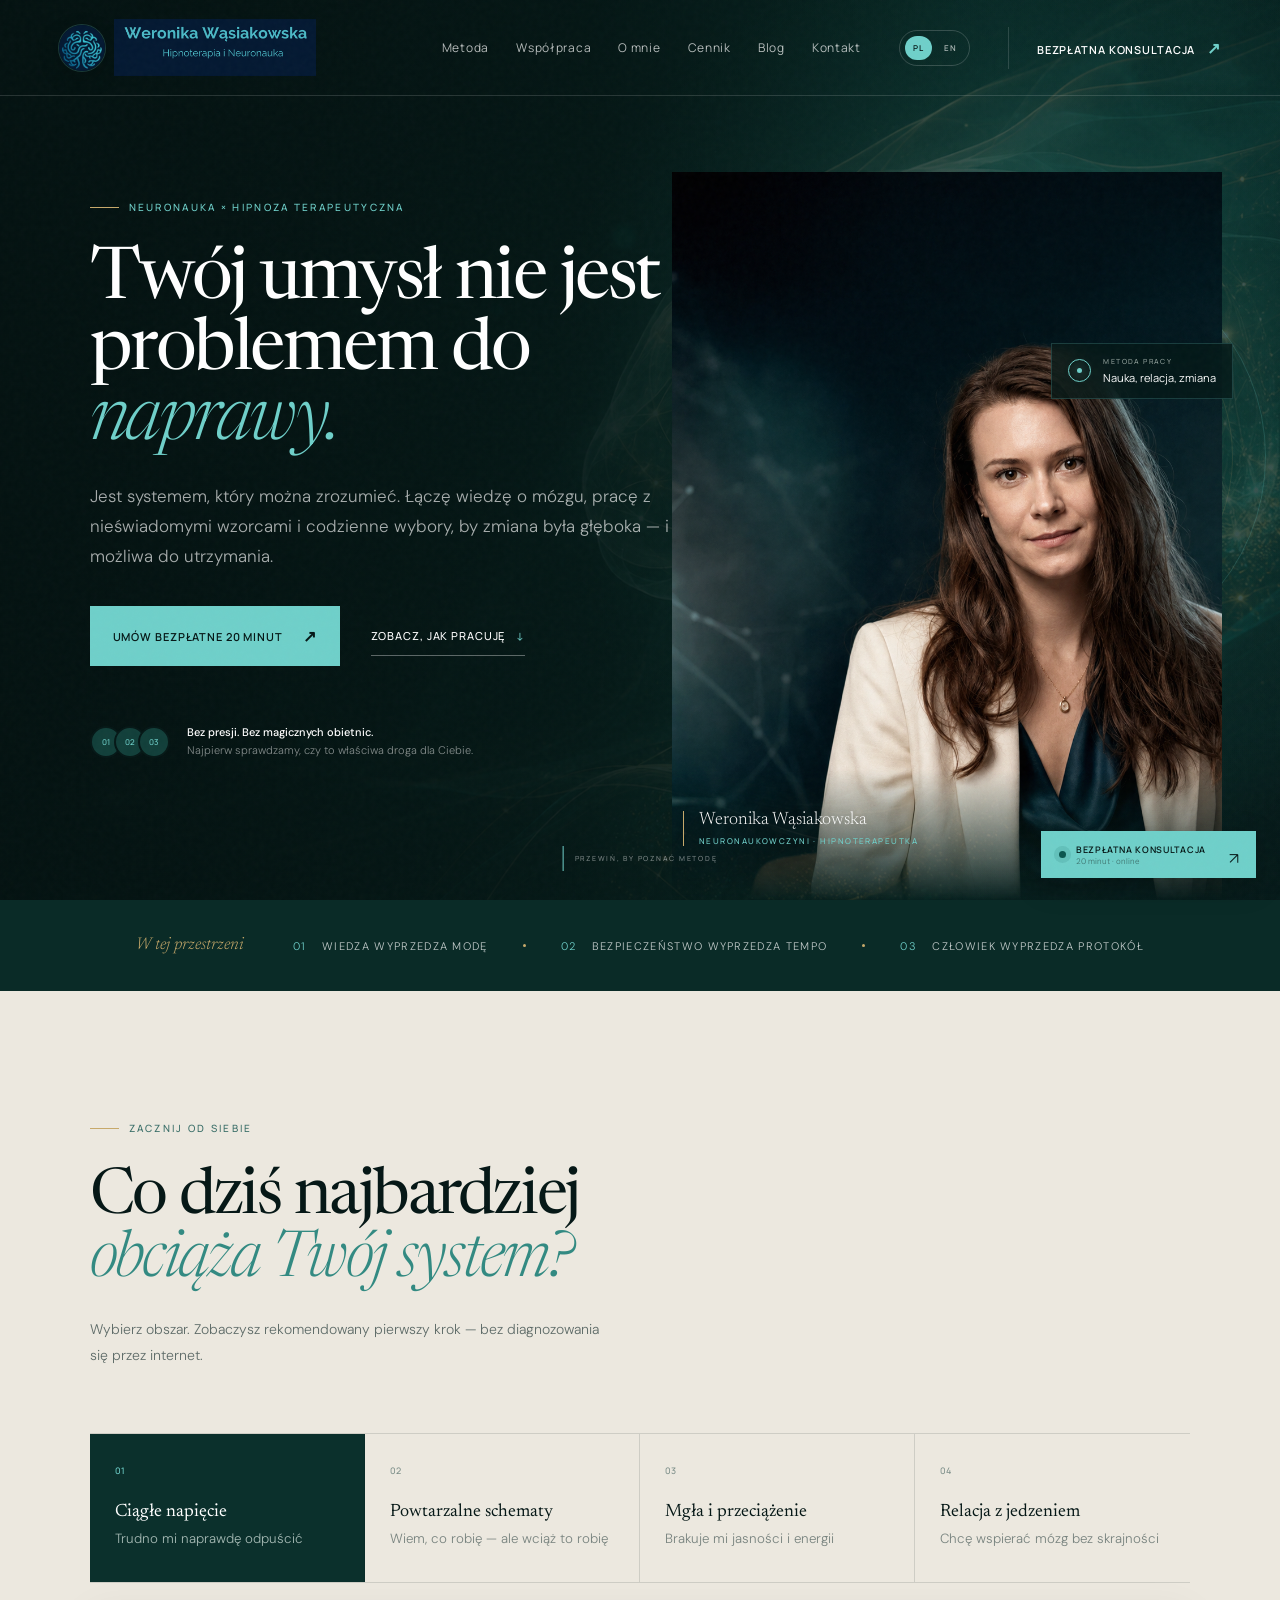
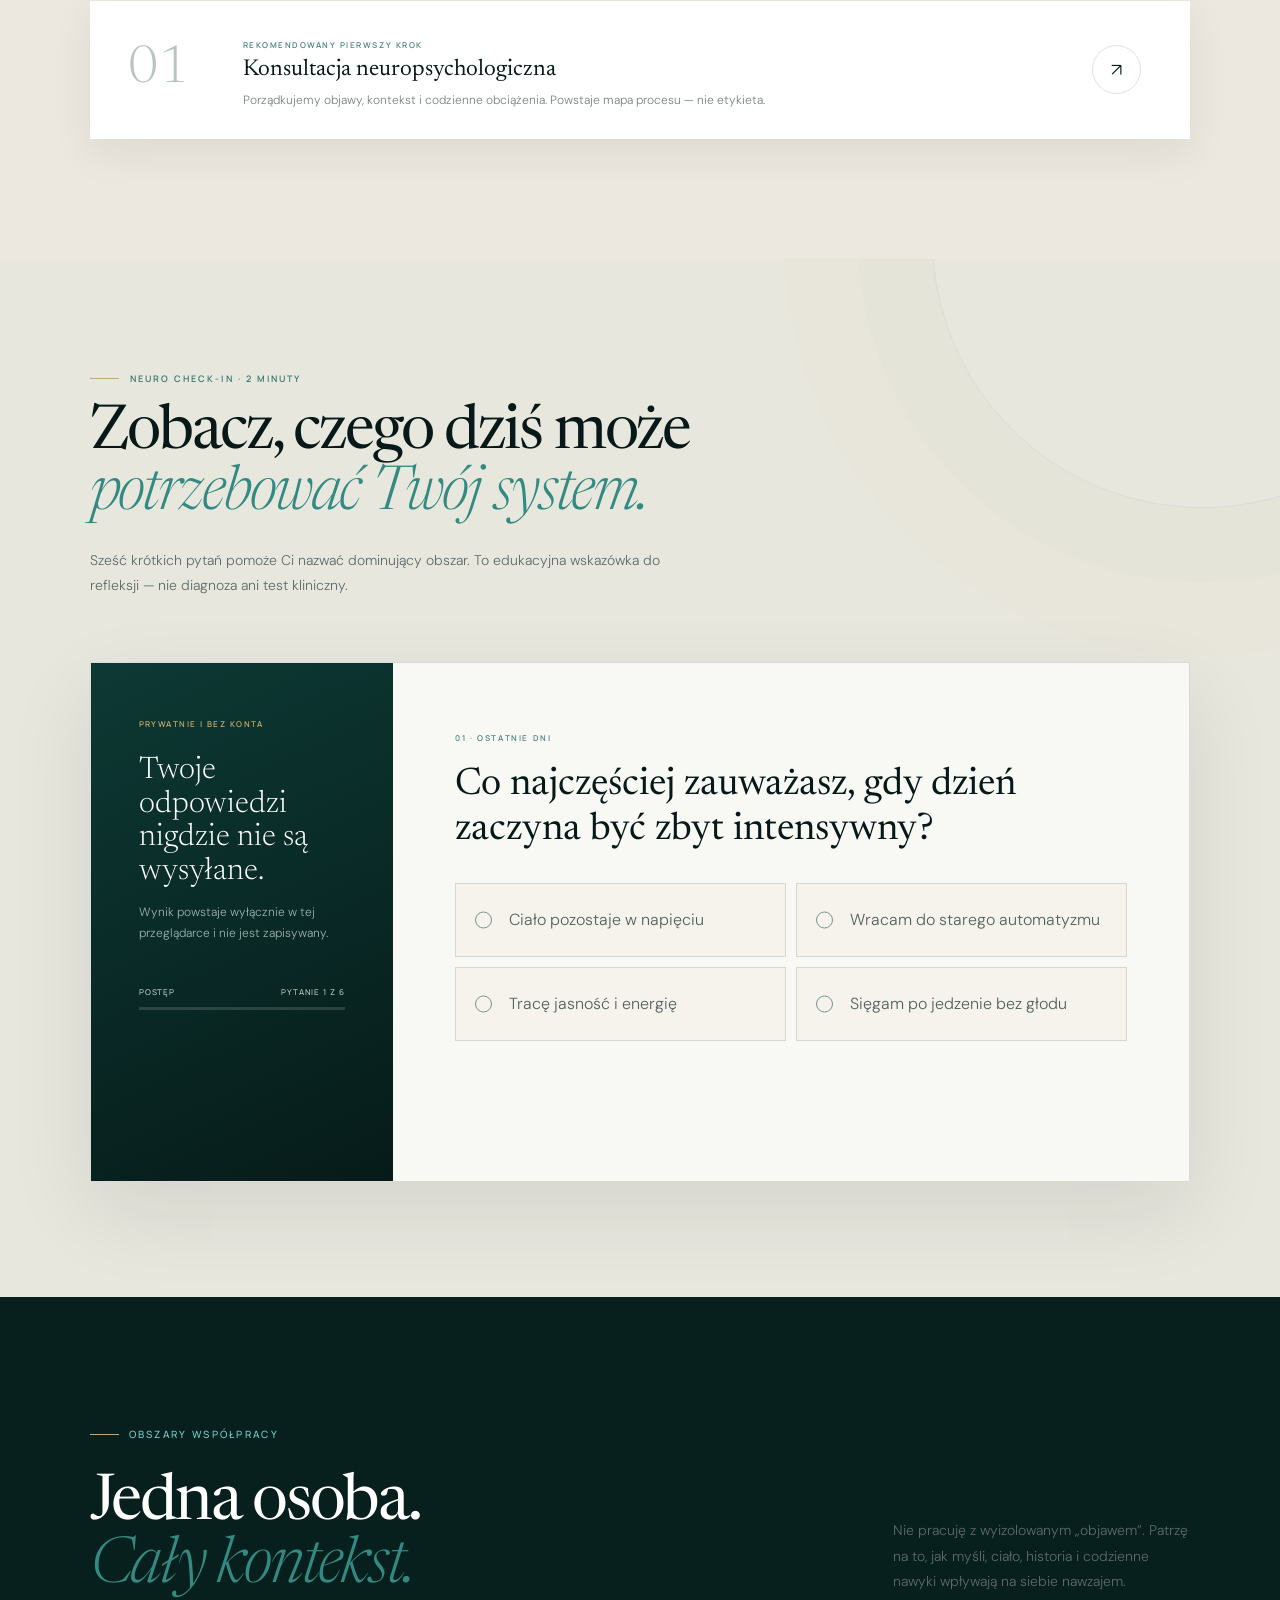
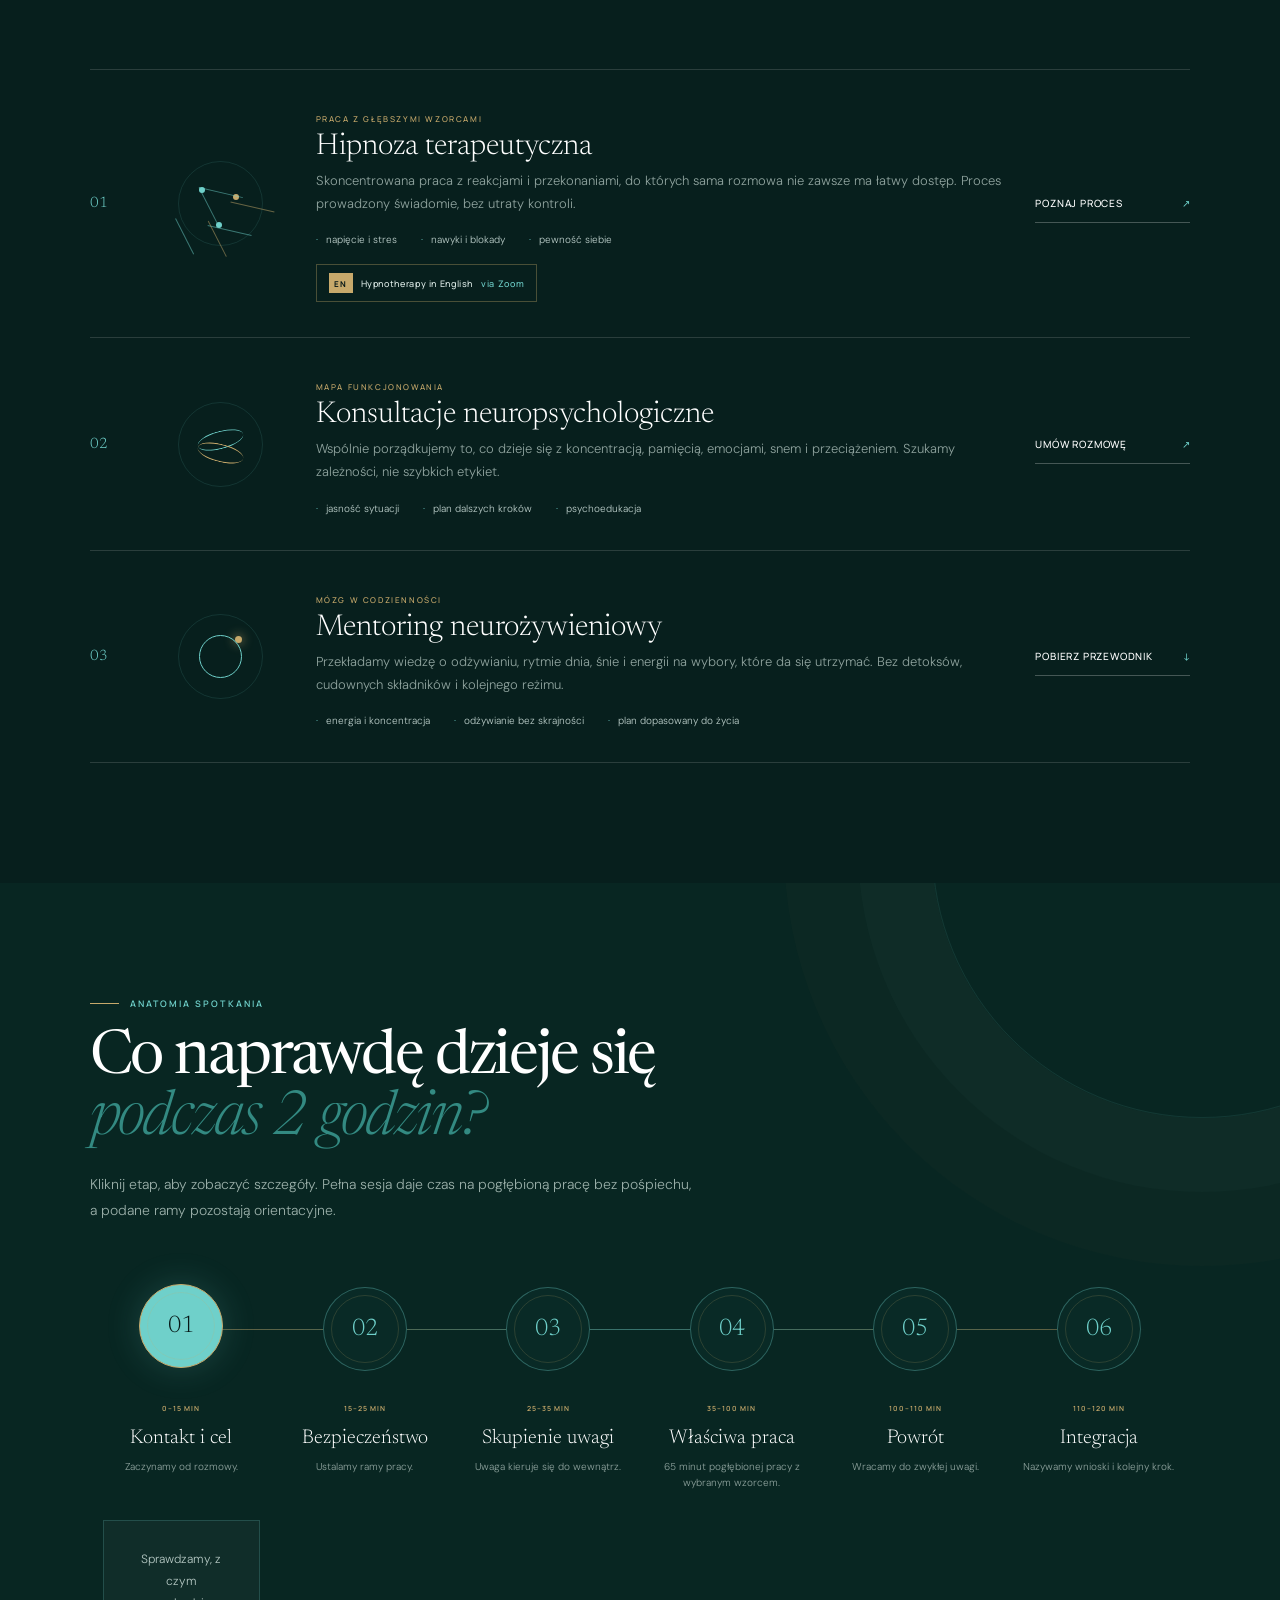
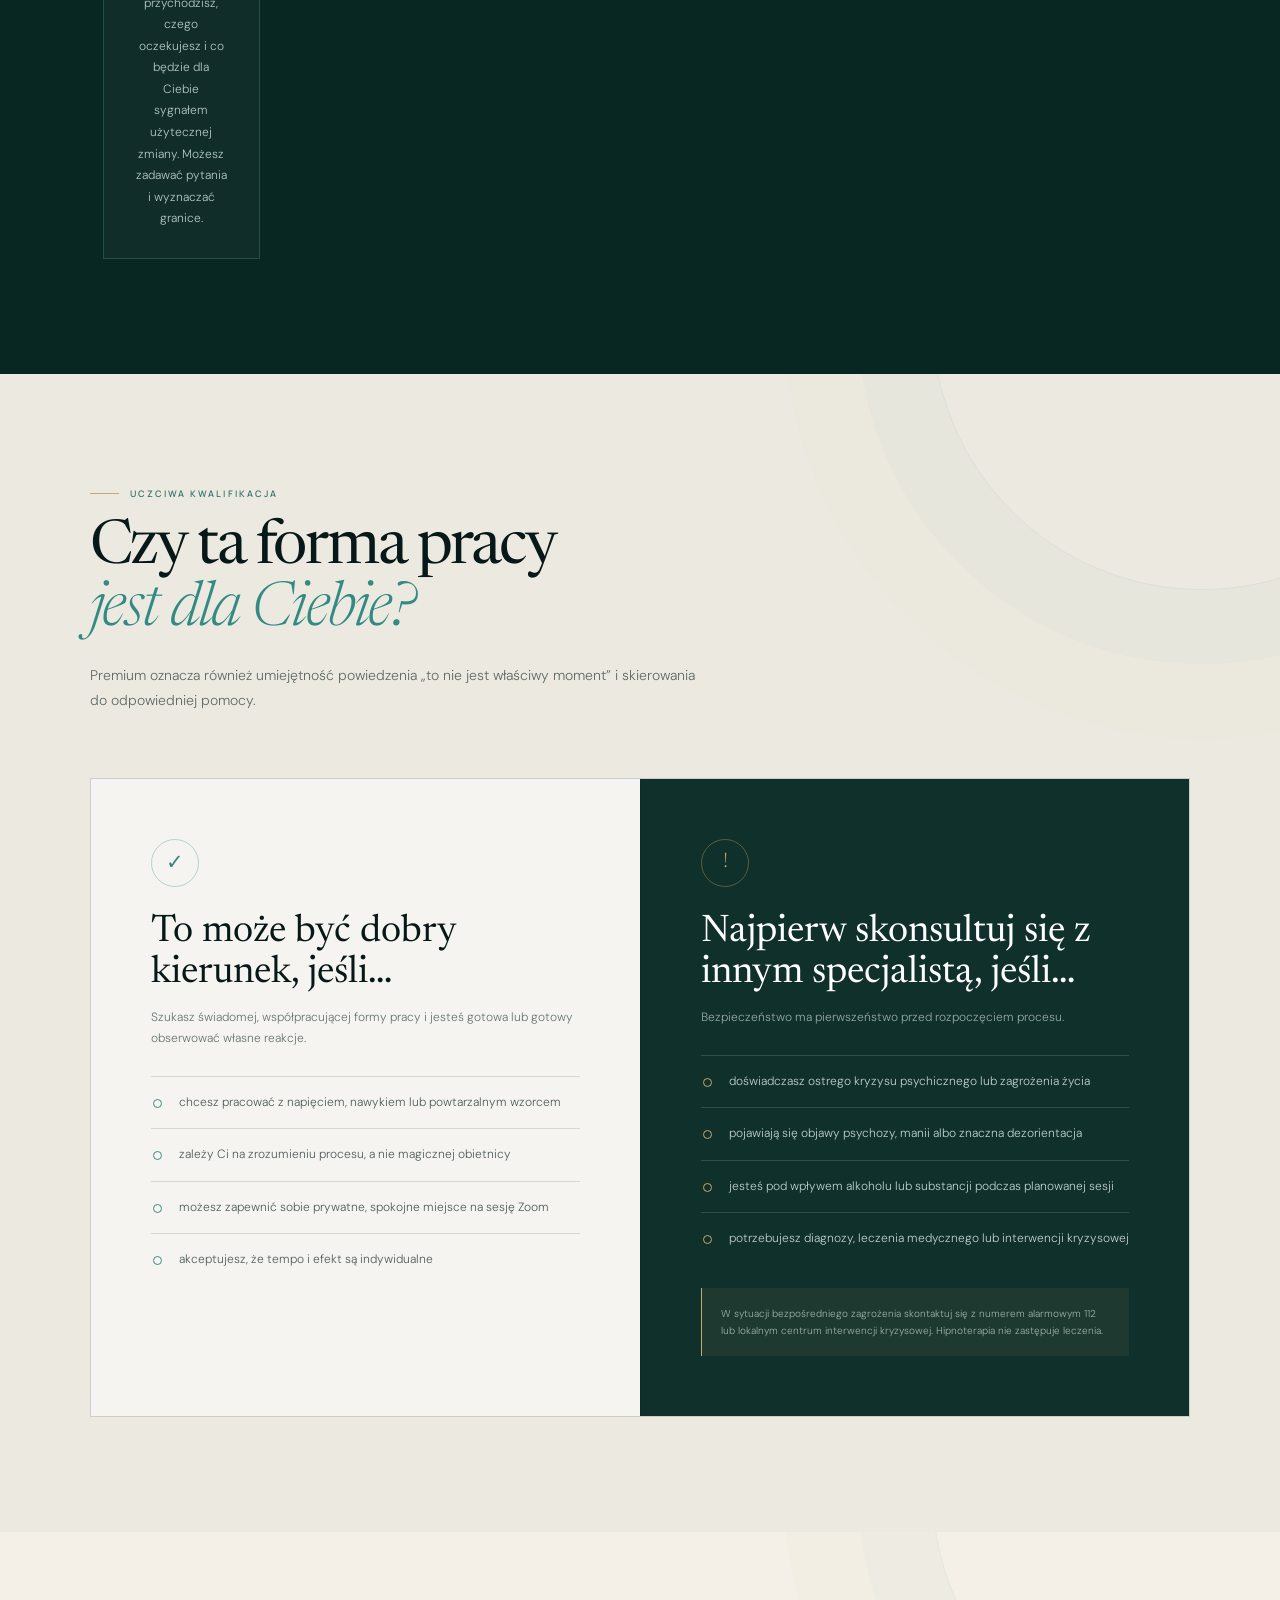
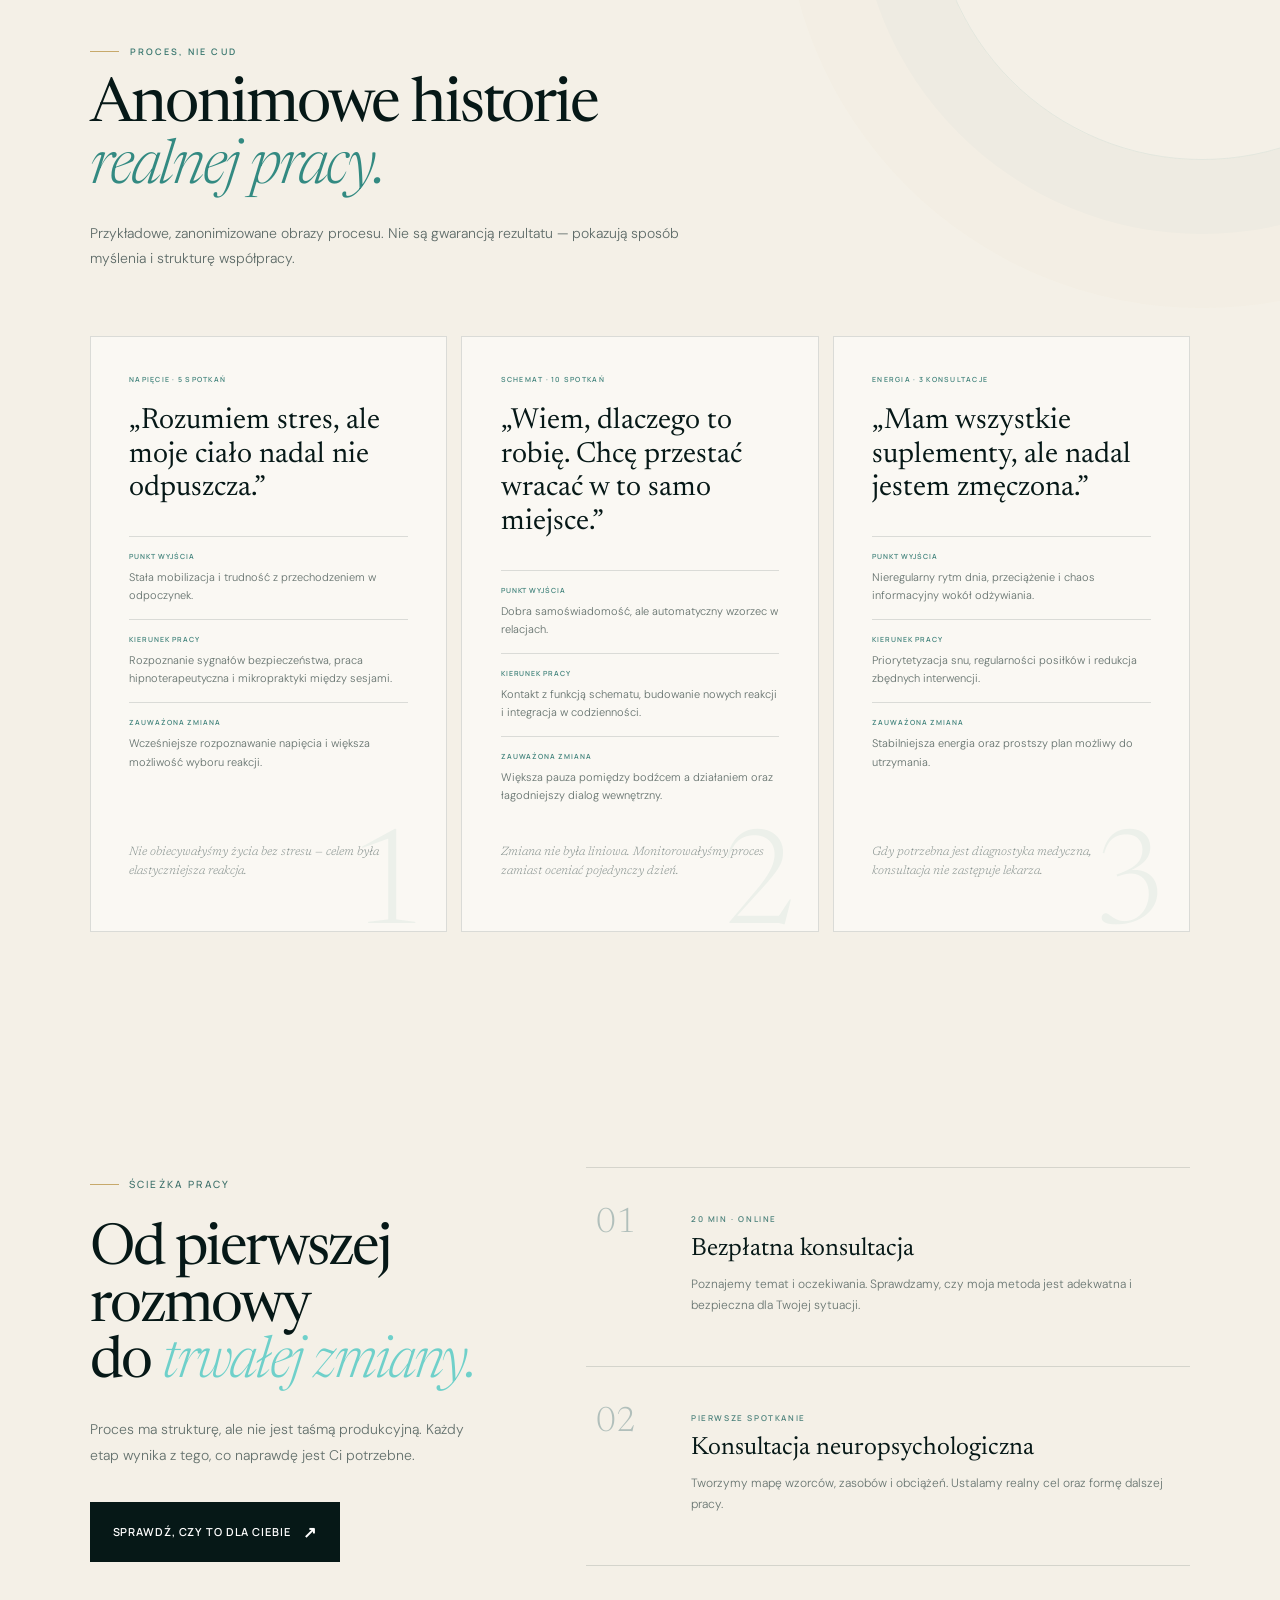
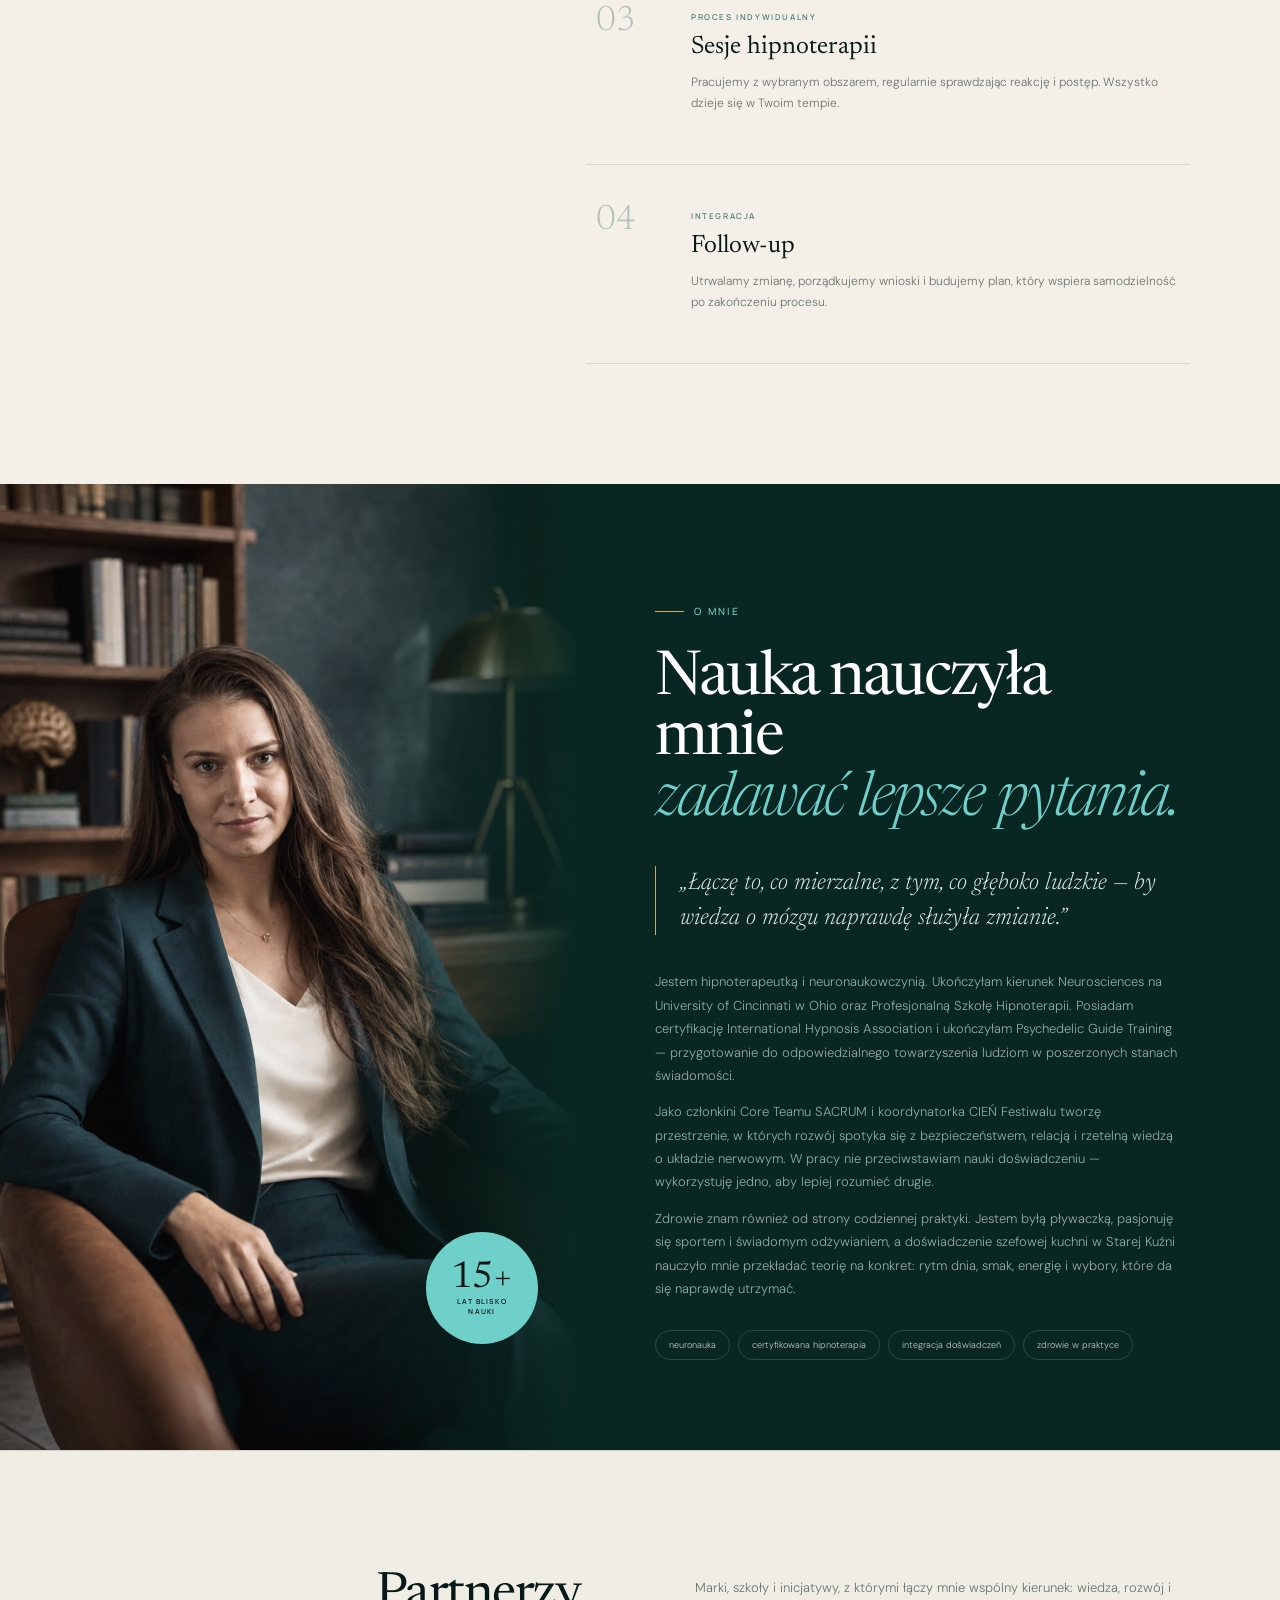
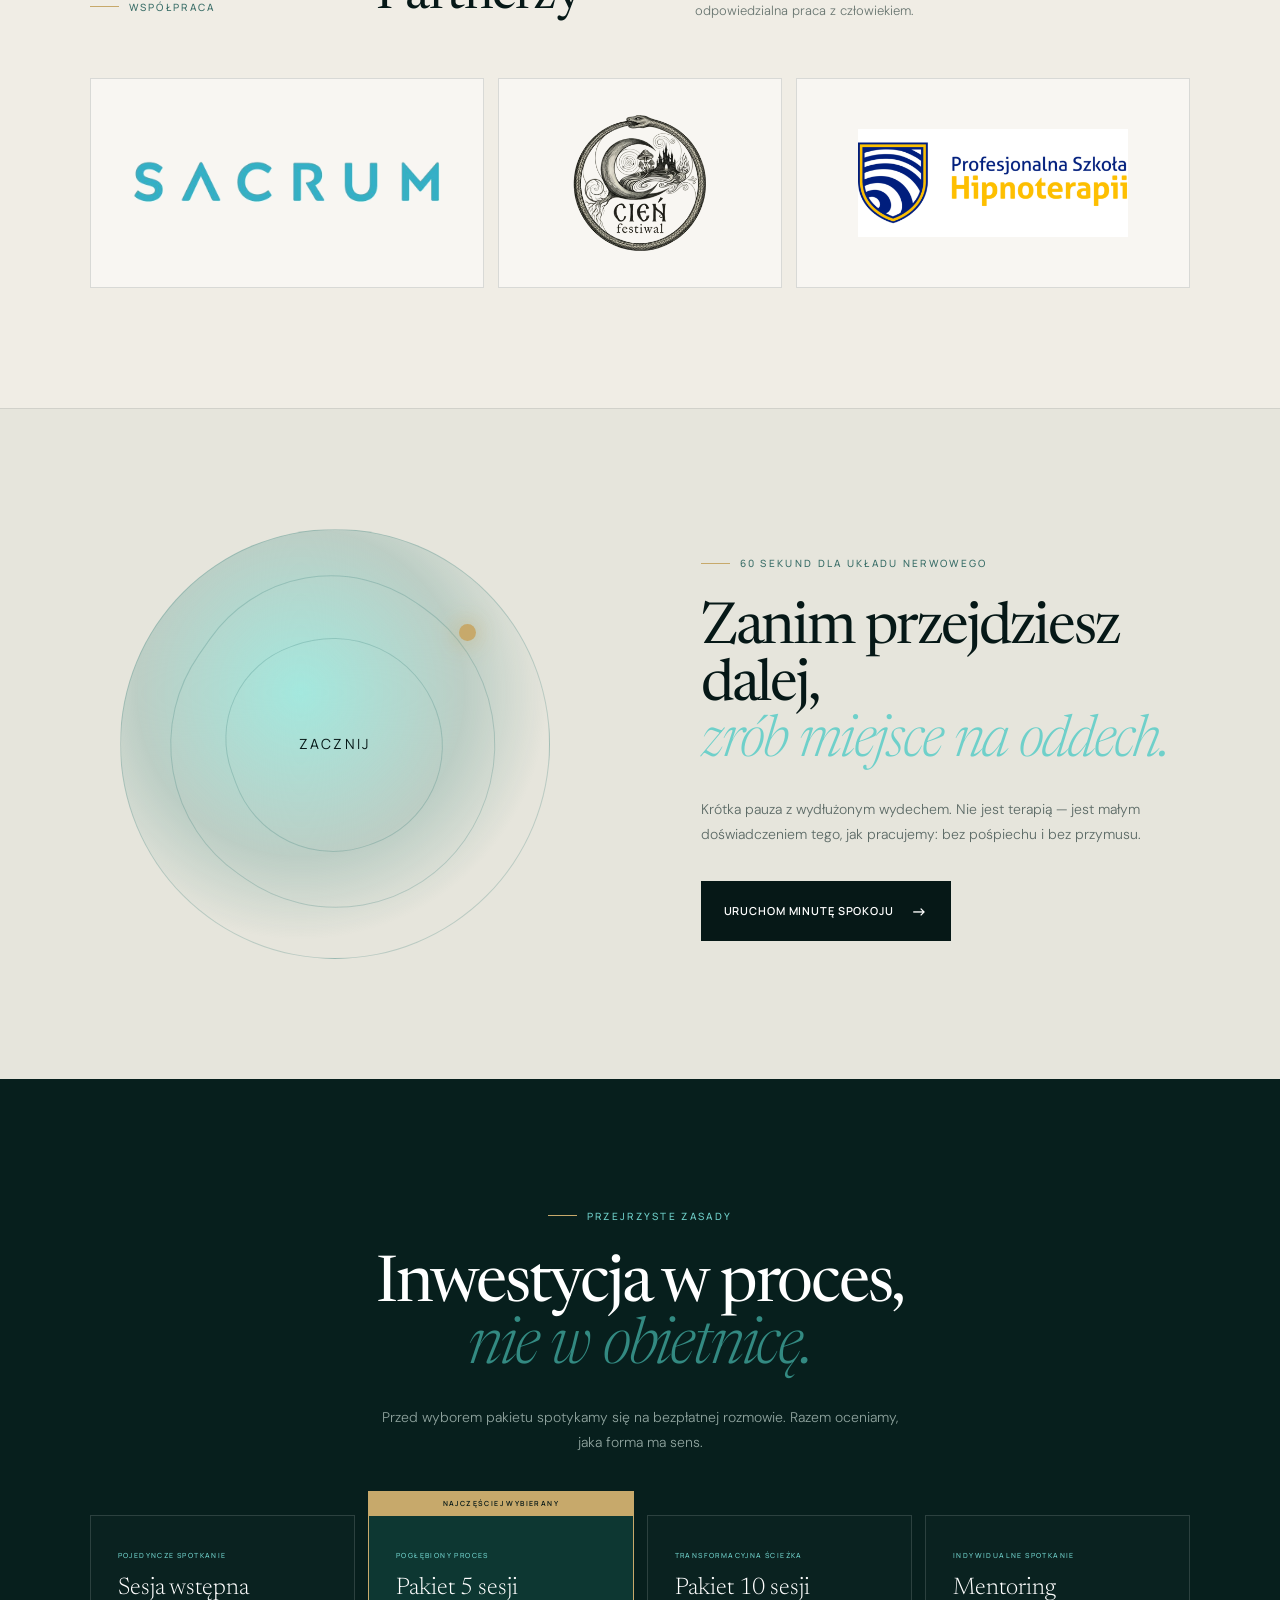
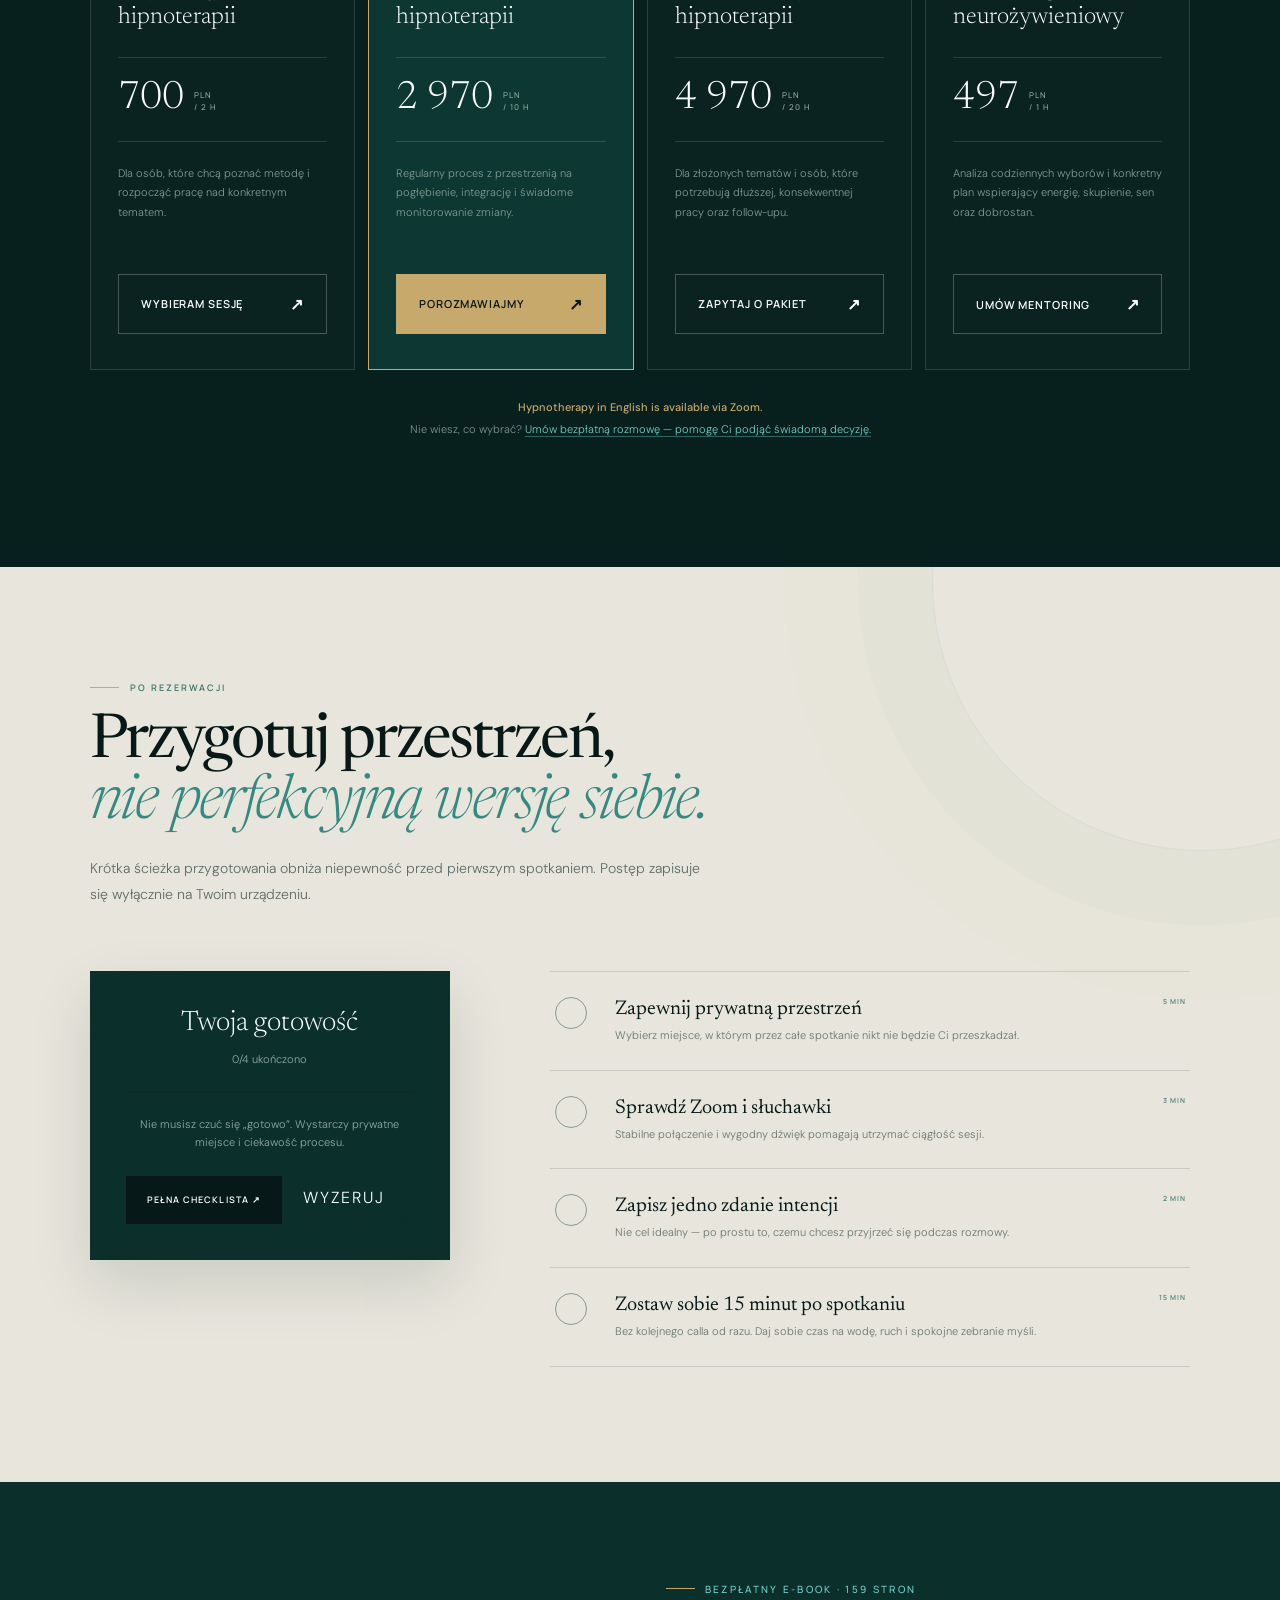
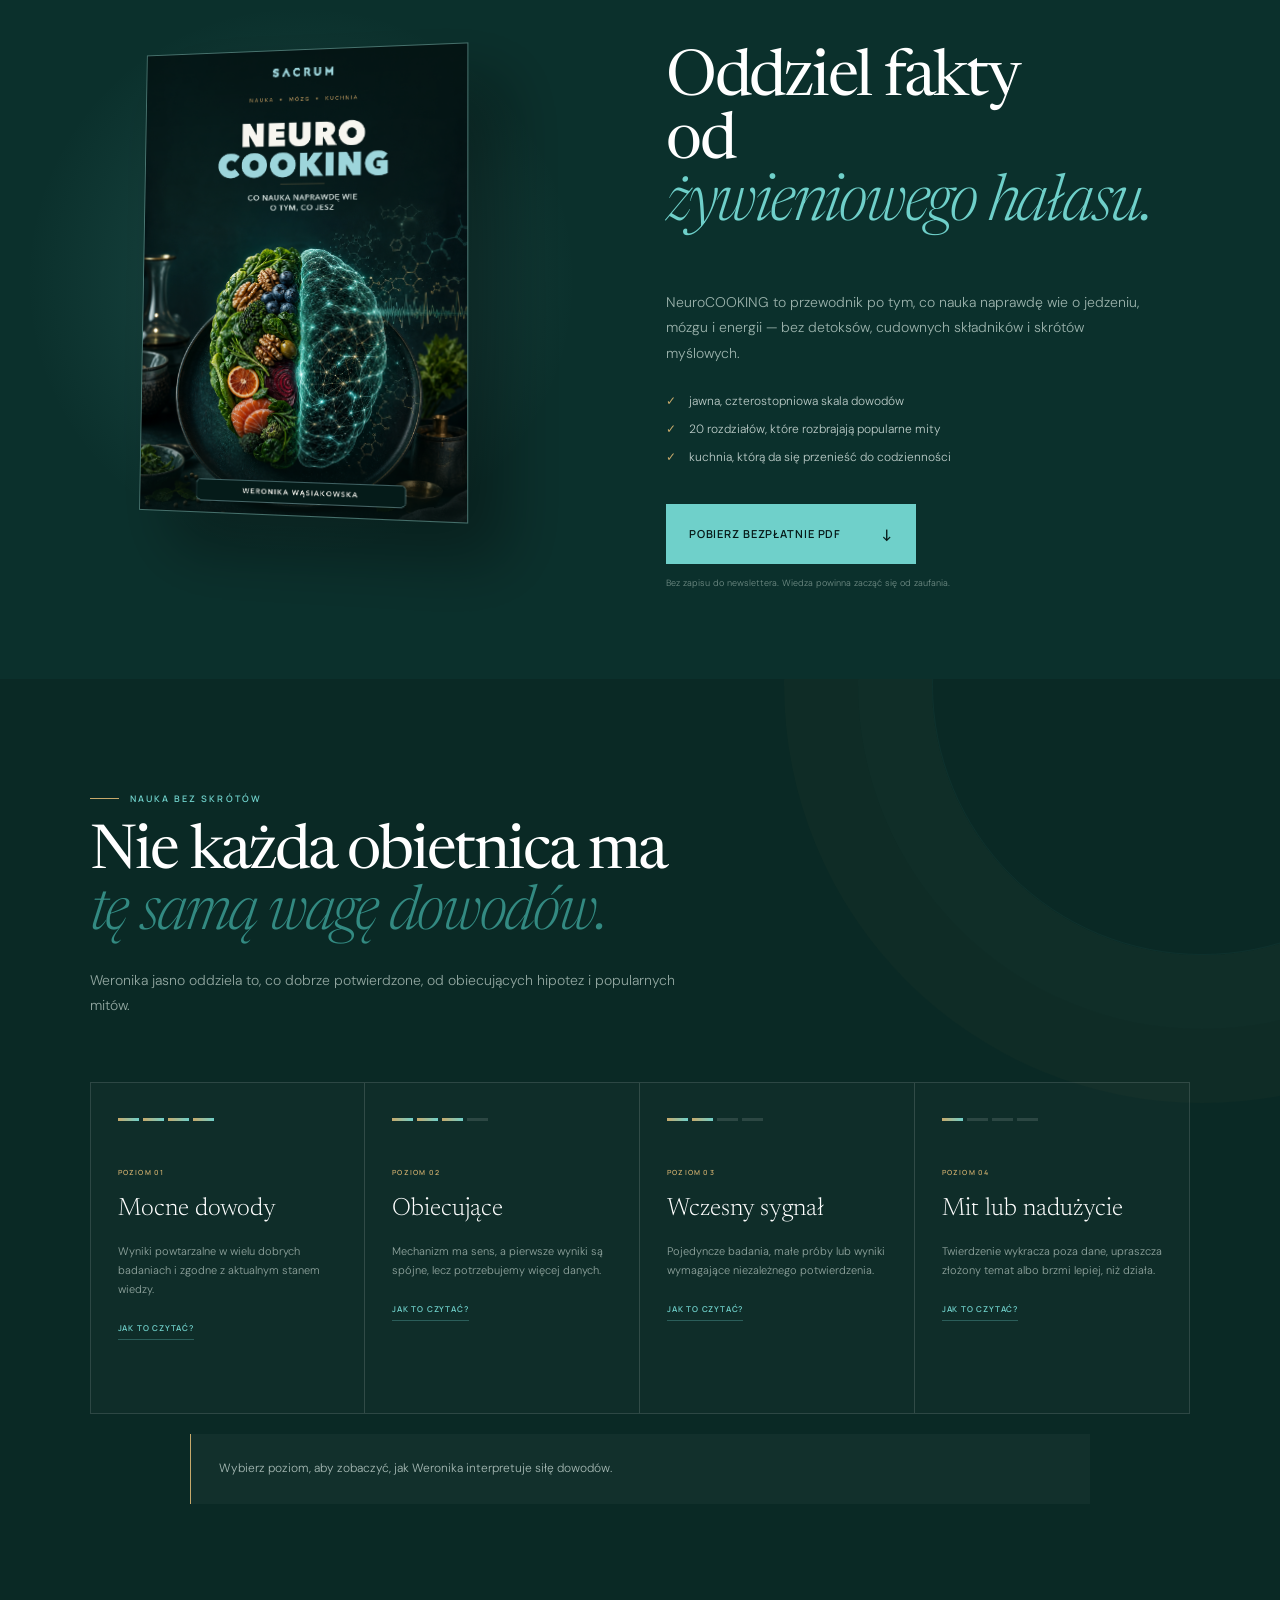
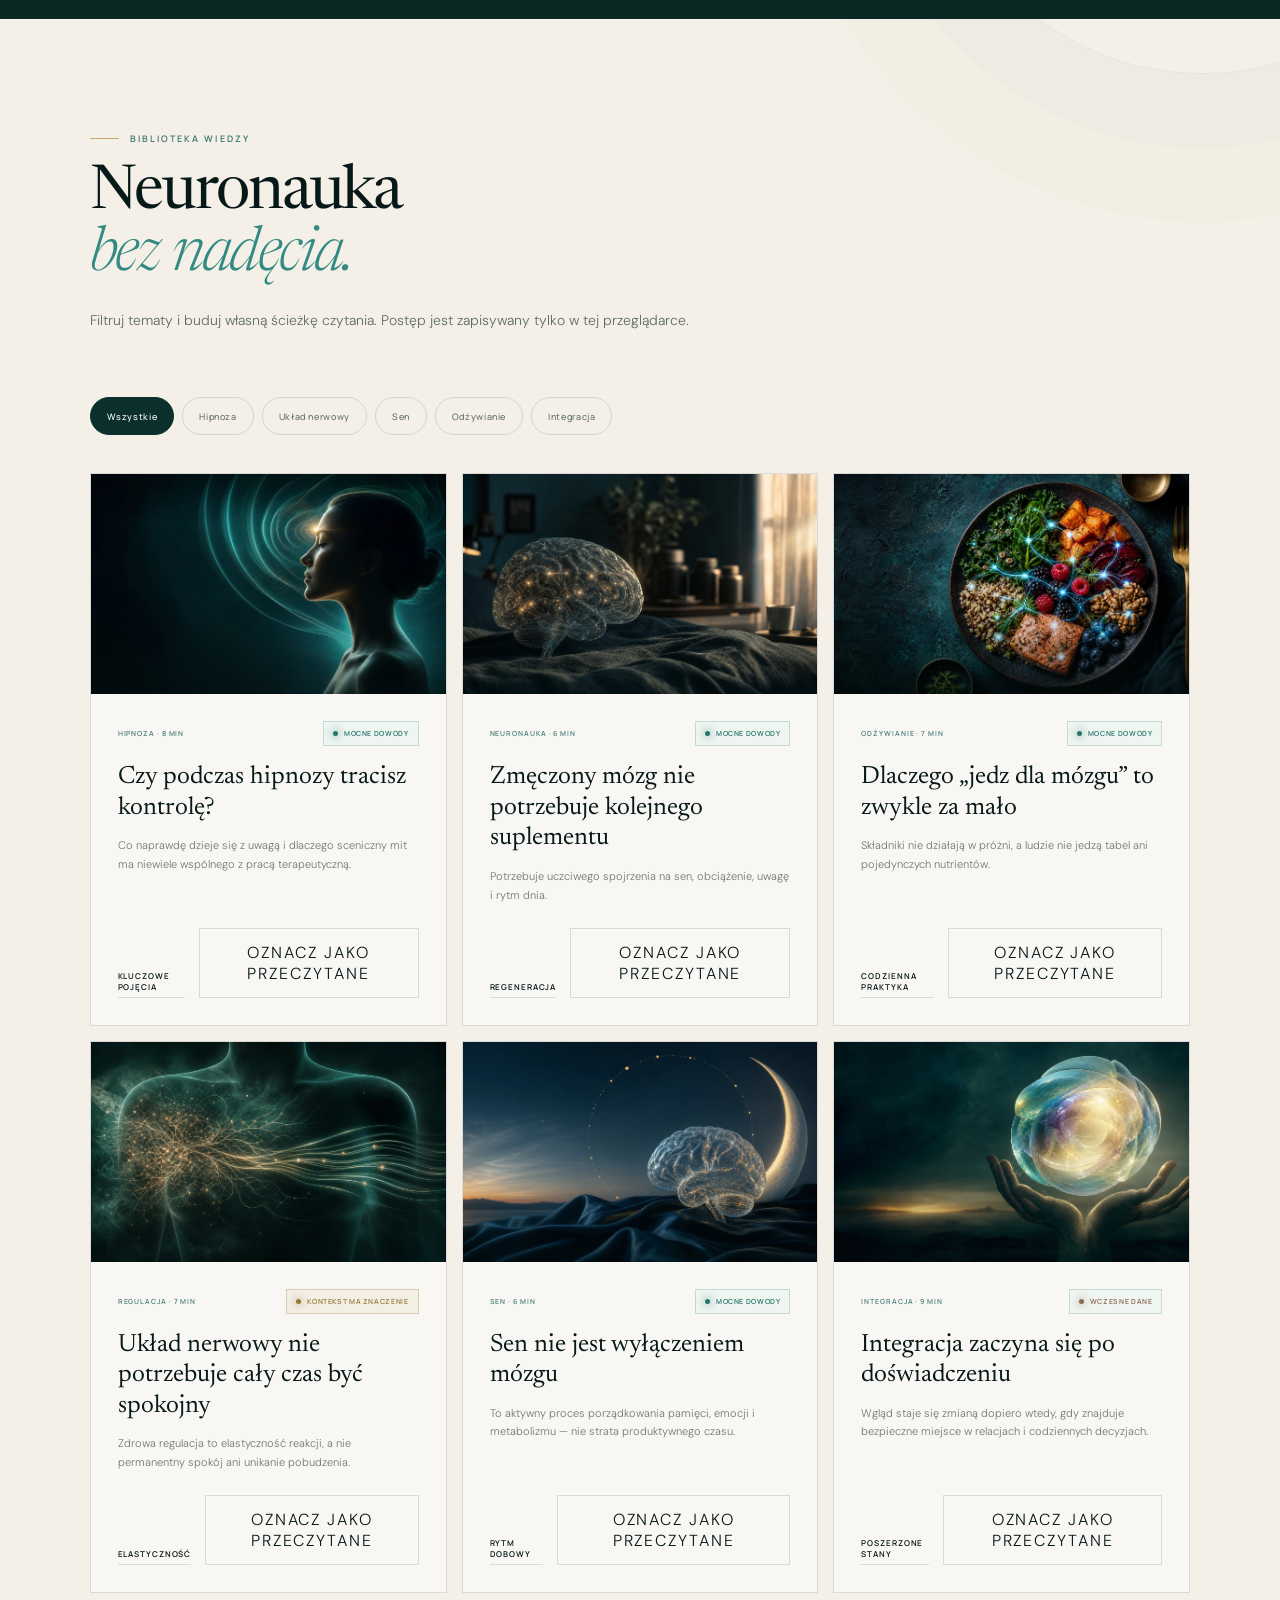
==== commit a52bb55f: "cennik: sesja wstępna hipnoterapii 700 zł / 2h" ====
--- a/index.html
+++ b/index.html
@@ -206,7 +206,7 @@
         <p>Przed wyborem pakietu spotykamy się na bezpłatnej rozmowie. Razem oceniamy, jaka forma ma sens.</p>
       </div>
       <div class="pricing-grid">
-        <article class="price-card"><small>POJEDYNCZE SPOTKANIE</small><h3>Sesja wstępna<br>hipnoterapii</h3><div class="price"><strong>297</strong><span>PLN<br>/ 1 H</span></div><p>Dla osób, które chcą poznać metodę i rozpocząć pracę nad konkretnym tematem.</p><a class="button button-outline cal-link" href="https://cal.com/weronika-wasiakowska" target="_blank" rel="noopener">Wybieram sesję <span>↗</span></a></article>
+        <article class="price-card"><small>POJEDYNCZE SPOTKANIE</small><h3>Sesja wstępna<br>hipnoterapii</h3><div class="price"><strong>700</strong><span>PLN<br>/ 2 H</span></div><p>Dla osób, które chcą poznać metodę i rozpocząć pracę nad konkretnym tematem.</p><a class="button button-outline cal-link" href="https://cal.com/weronika-wasiakowska" target="_blank" rel="noopener">Wybieram sesję <span>↗</span></a></article>
         <article class="price-card popular"><div class="popular-label">NAJCZĘŚCIEJ WYBIERANY</div><small>POGŁĘBIONY PROCES</small><h3>Pakiet 5 sesji<br>hipnoterapii</h3><div class="price"><strong>2 970</strong><span>PLN<br>/ 10 H</span></div><p>Regularny proces z przestrzenią na pogłębienie, integrację i świadome monitorowanie zmiany.</p><a class="button button-gold cal-link" href="https://cal.com/weronika-wasiakowska" target="_blank" rel="noopener">Porozmawiajmy <span>↗</span></a></article>
         <article class="price-card"><small>TRANSFORMACYJNA ŚCIEŻKA</small><h3>Pakiet 10 sesji<br>hipnoterapii</h3><div class="price"><strong>4 970</strong><span>PLN<br>/ 20 H</span></div><p>Dla złożonych tematów i osób, które potrzebują dłuższej, konsekwentnej pracy oraz follow-upu.</p><a class="button button-outline cal-link" href="https://cal.com/weronika-wasiakowska" target="_blank" rel="noopener">Zapytaj o pakiet <span>↗</span></a></article>
         <article class="price-card nutrition"><small>INDYWIDUALNE SPOTKANIE</small><h3>Mentoring<br>neurożywieniowy</h3><div class="price"><strong>497</strong><span>PLN<br>/ 1 H</span></div><p>Analiza codziennych wyborów i konkretny plan wspierający energię, skupienie, sen oraz dobrostan.</p><a class="button button-outline cal-link" href="https://cal.com/weronika-wasiakowska" target="_blank" rel="noopener">Umów mentoring <span>↗</span></a></article>
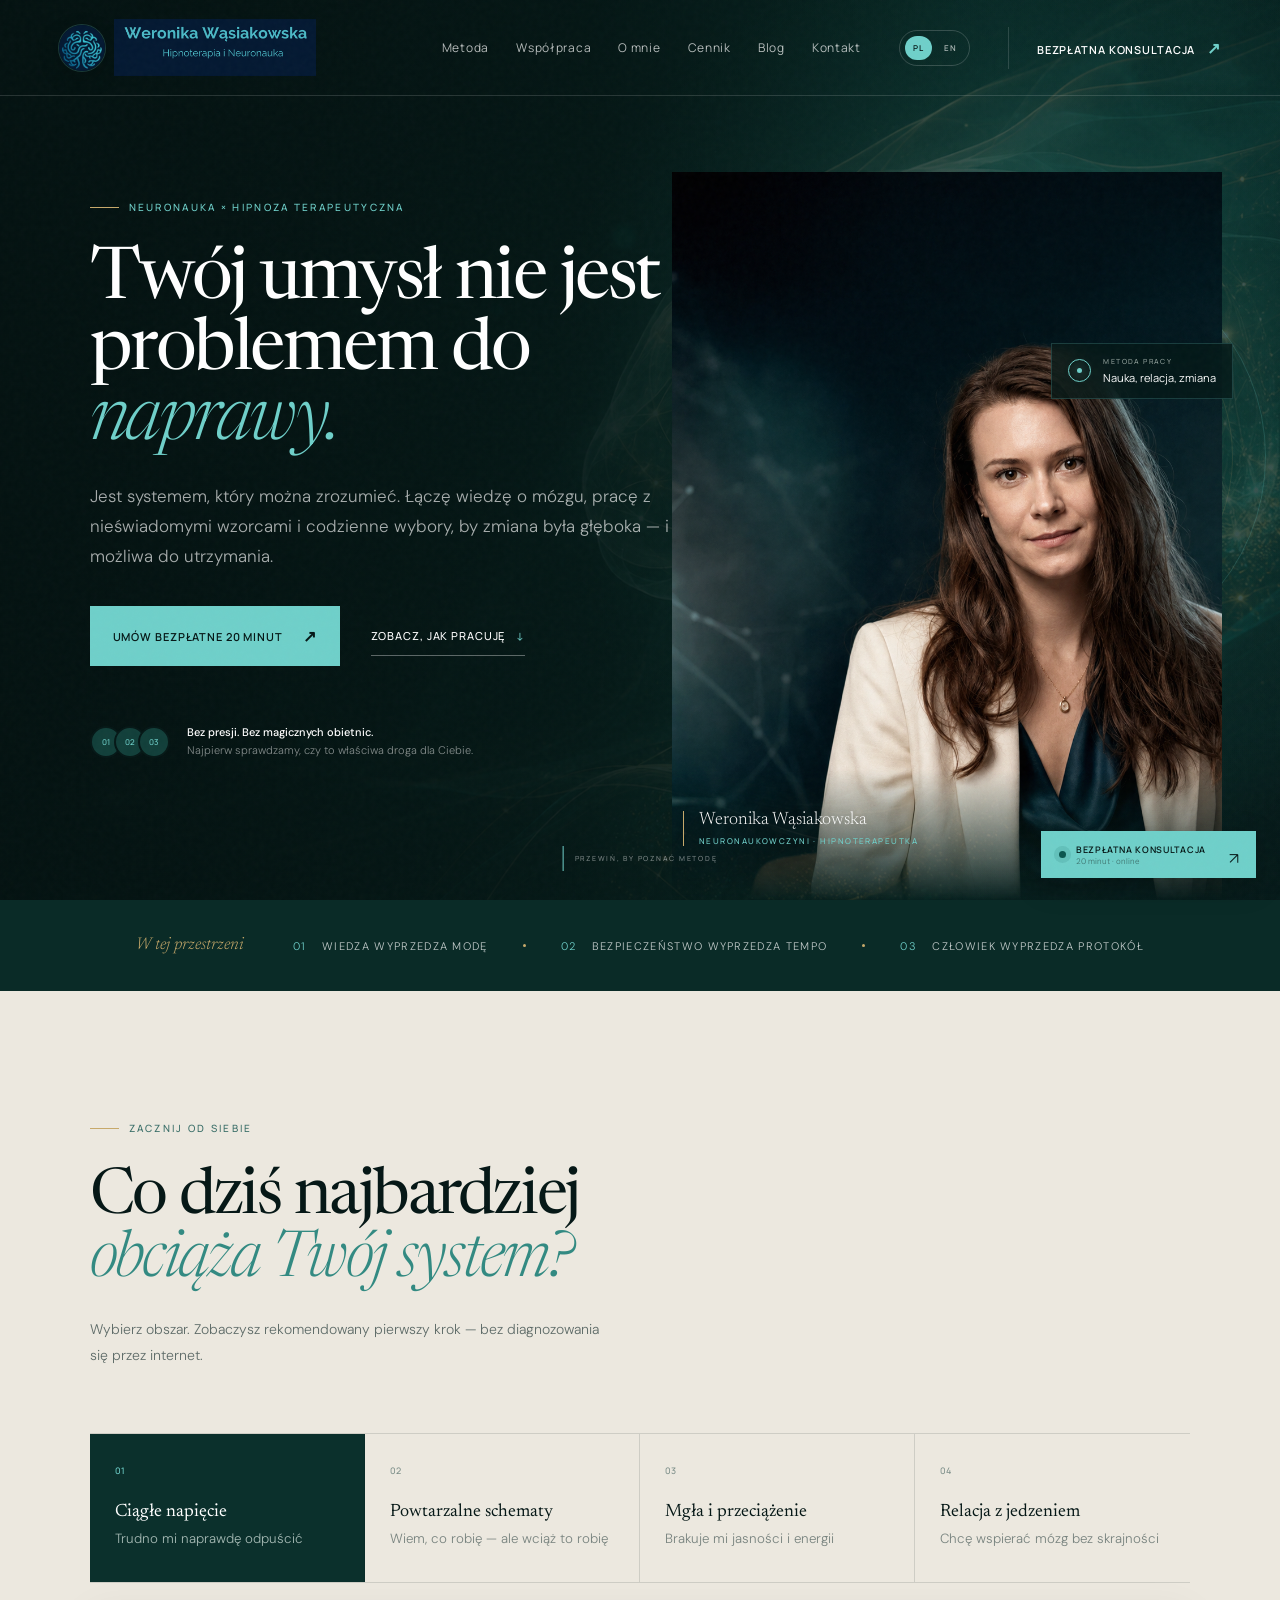
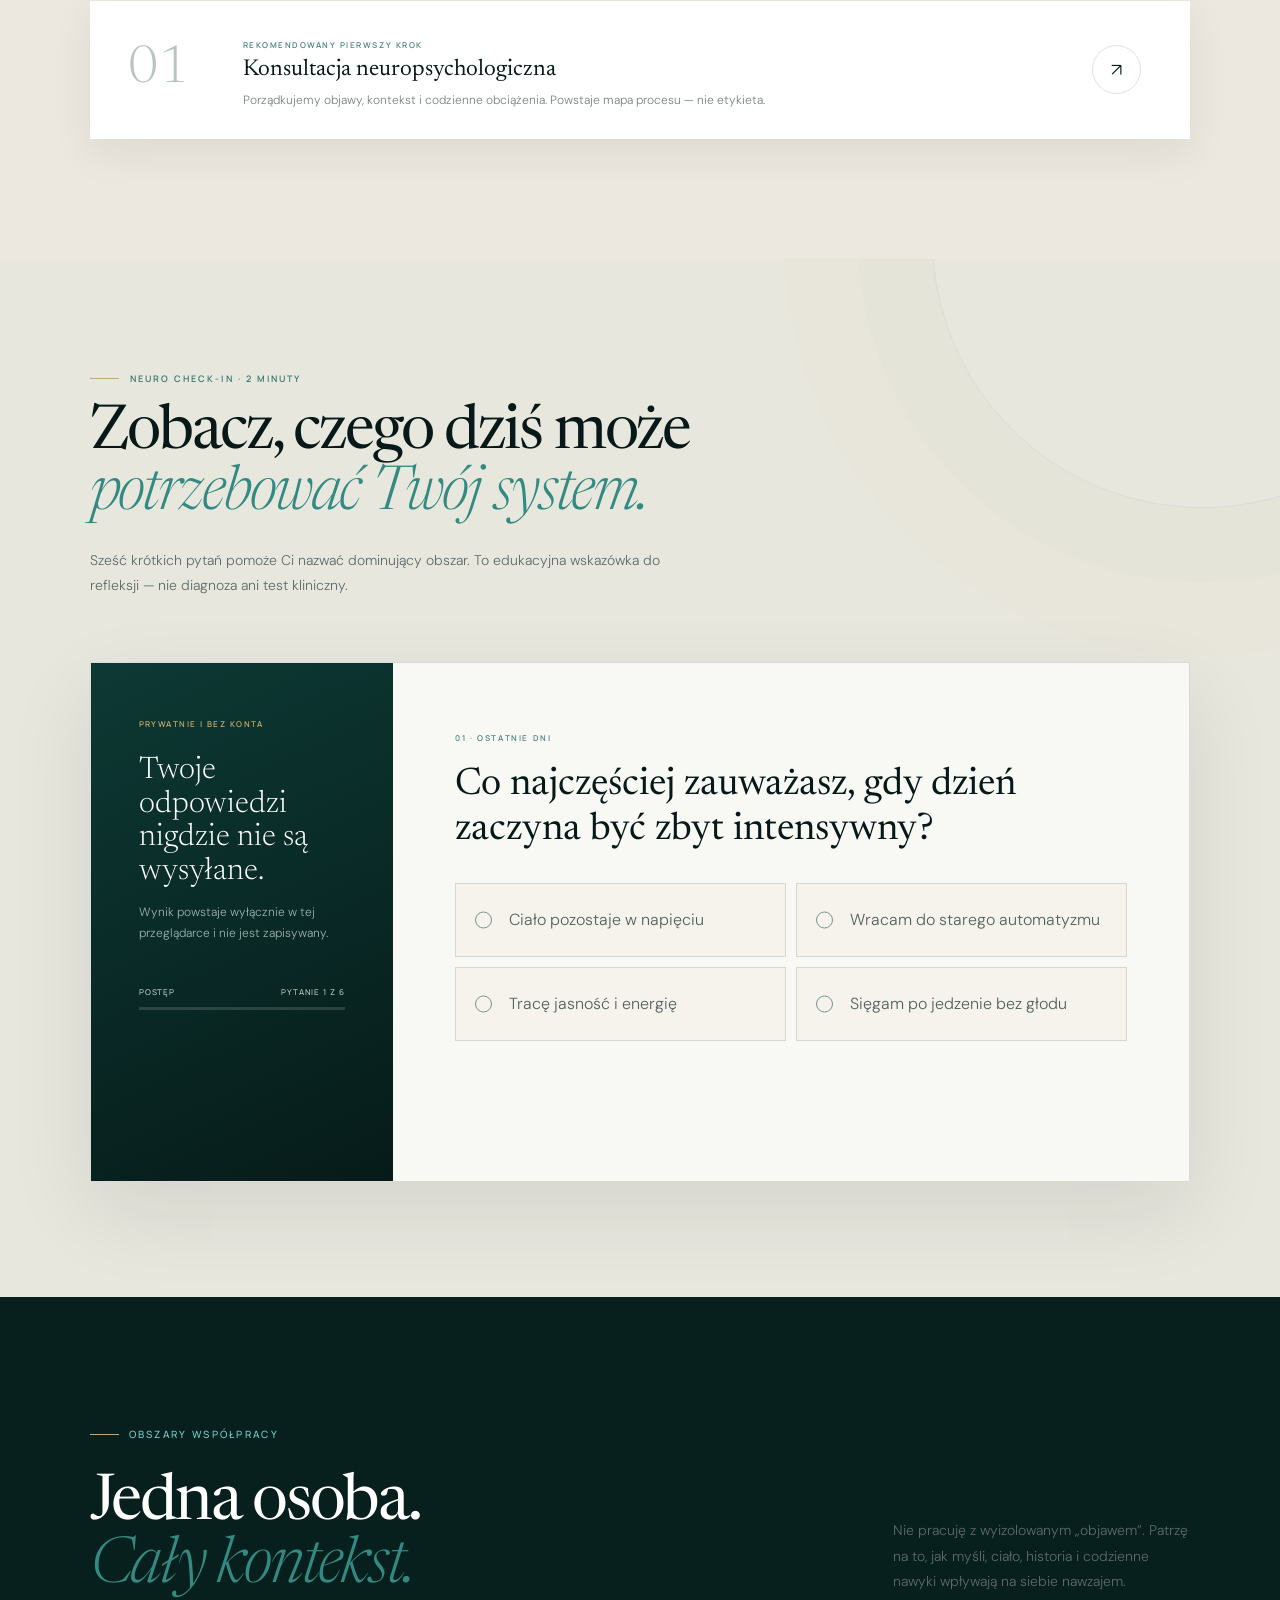
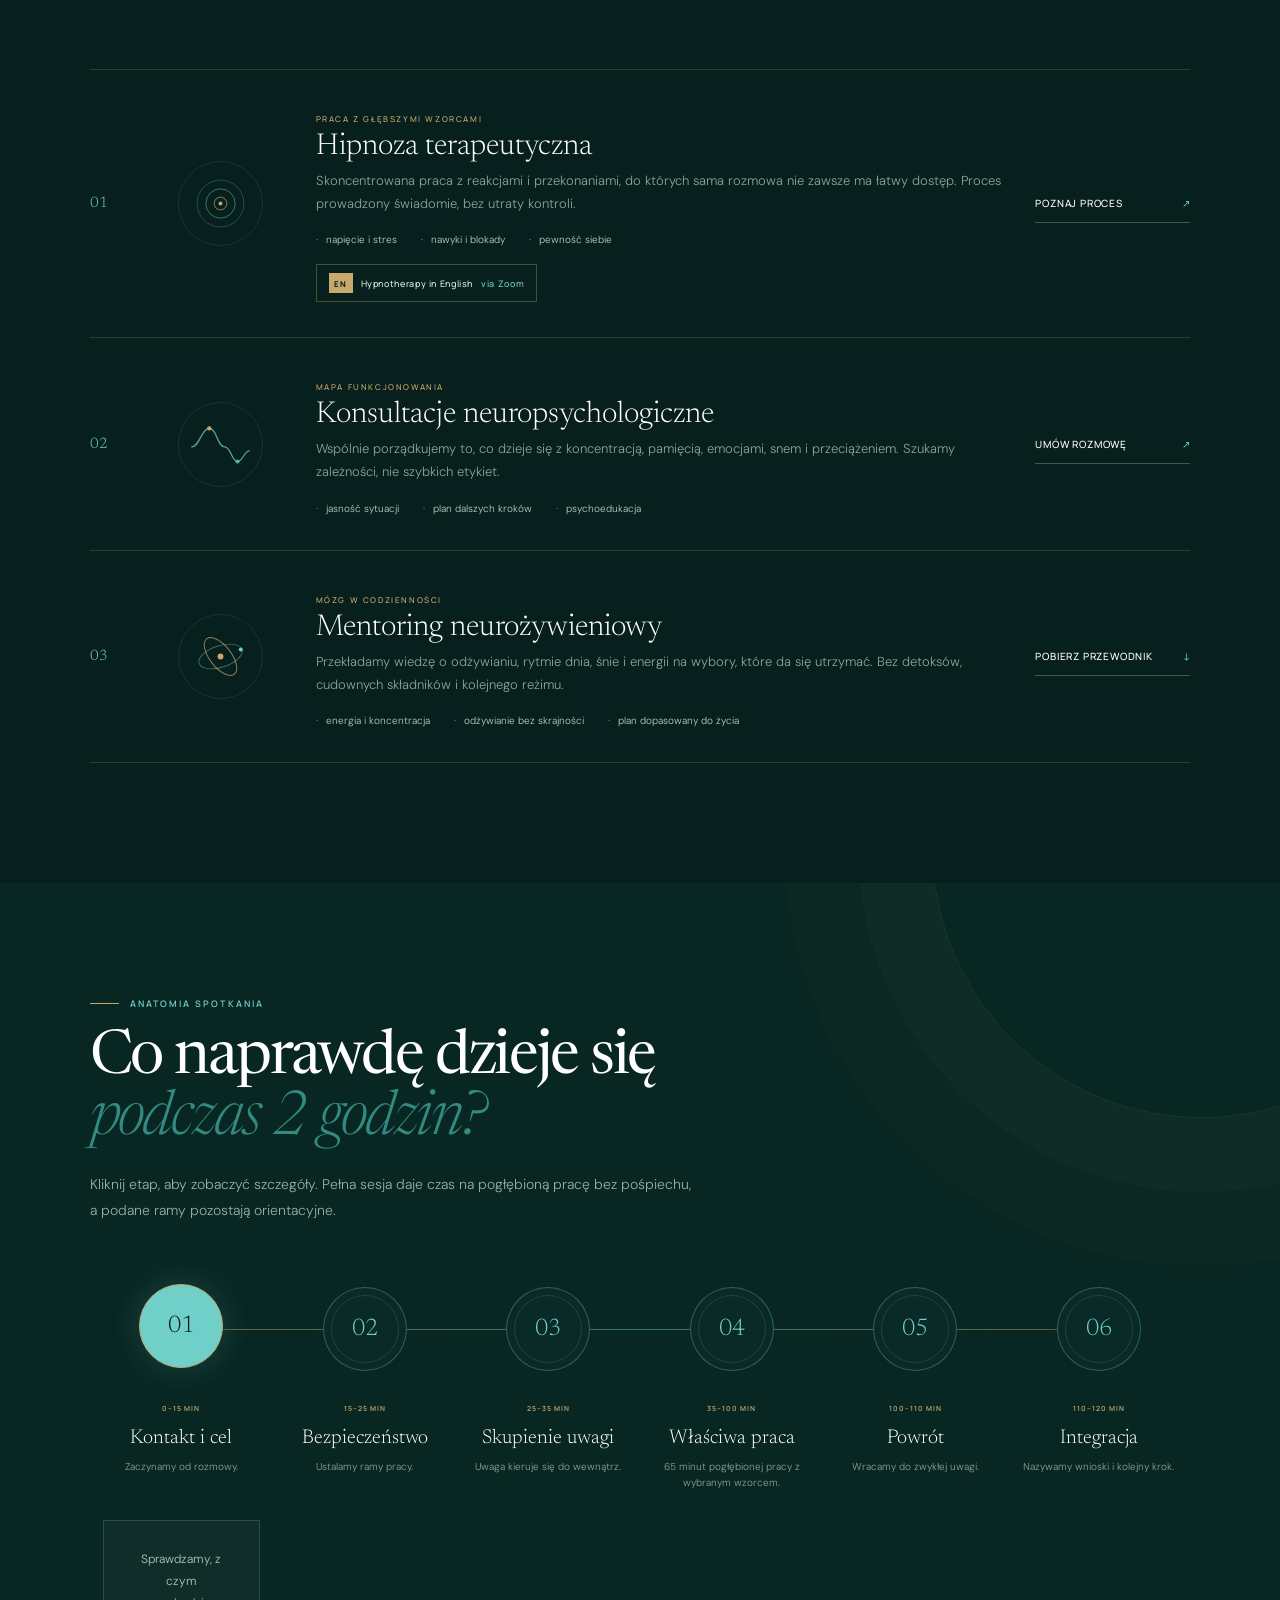
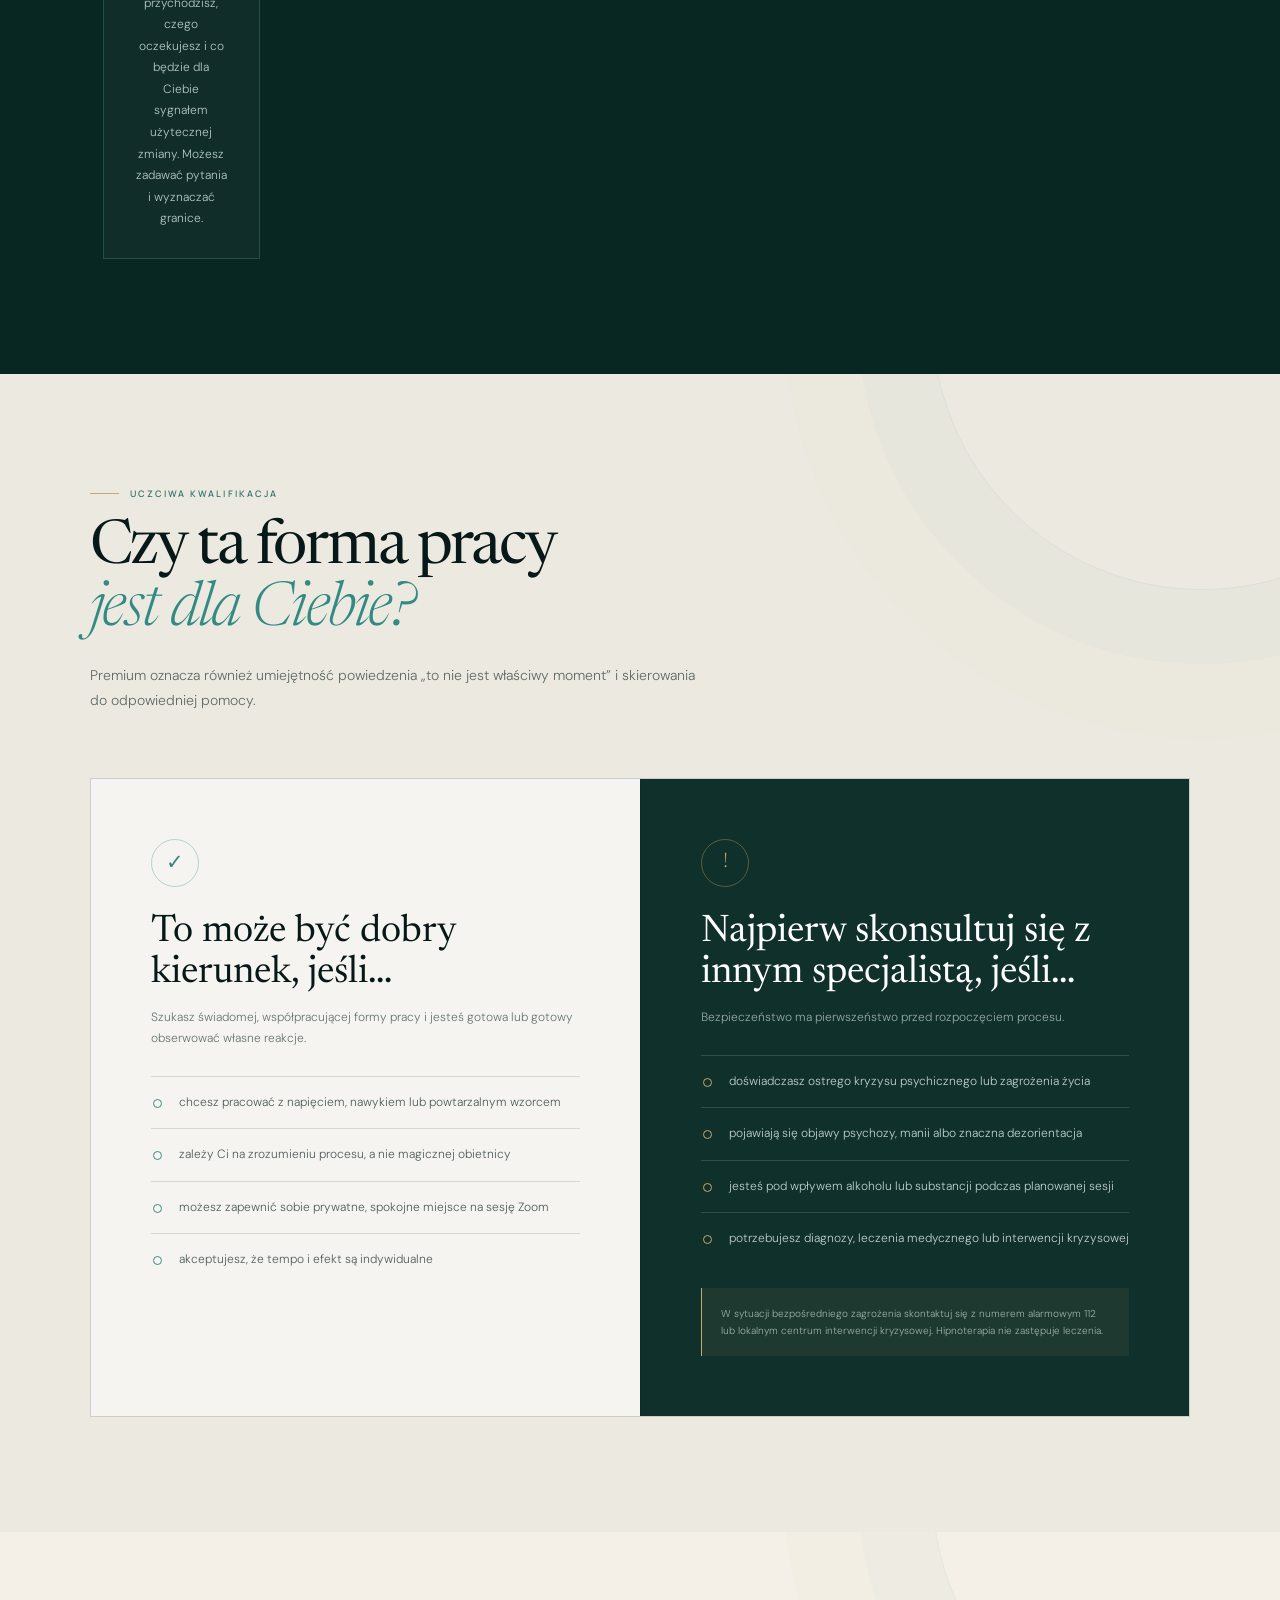
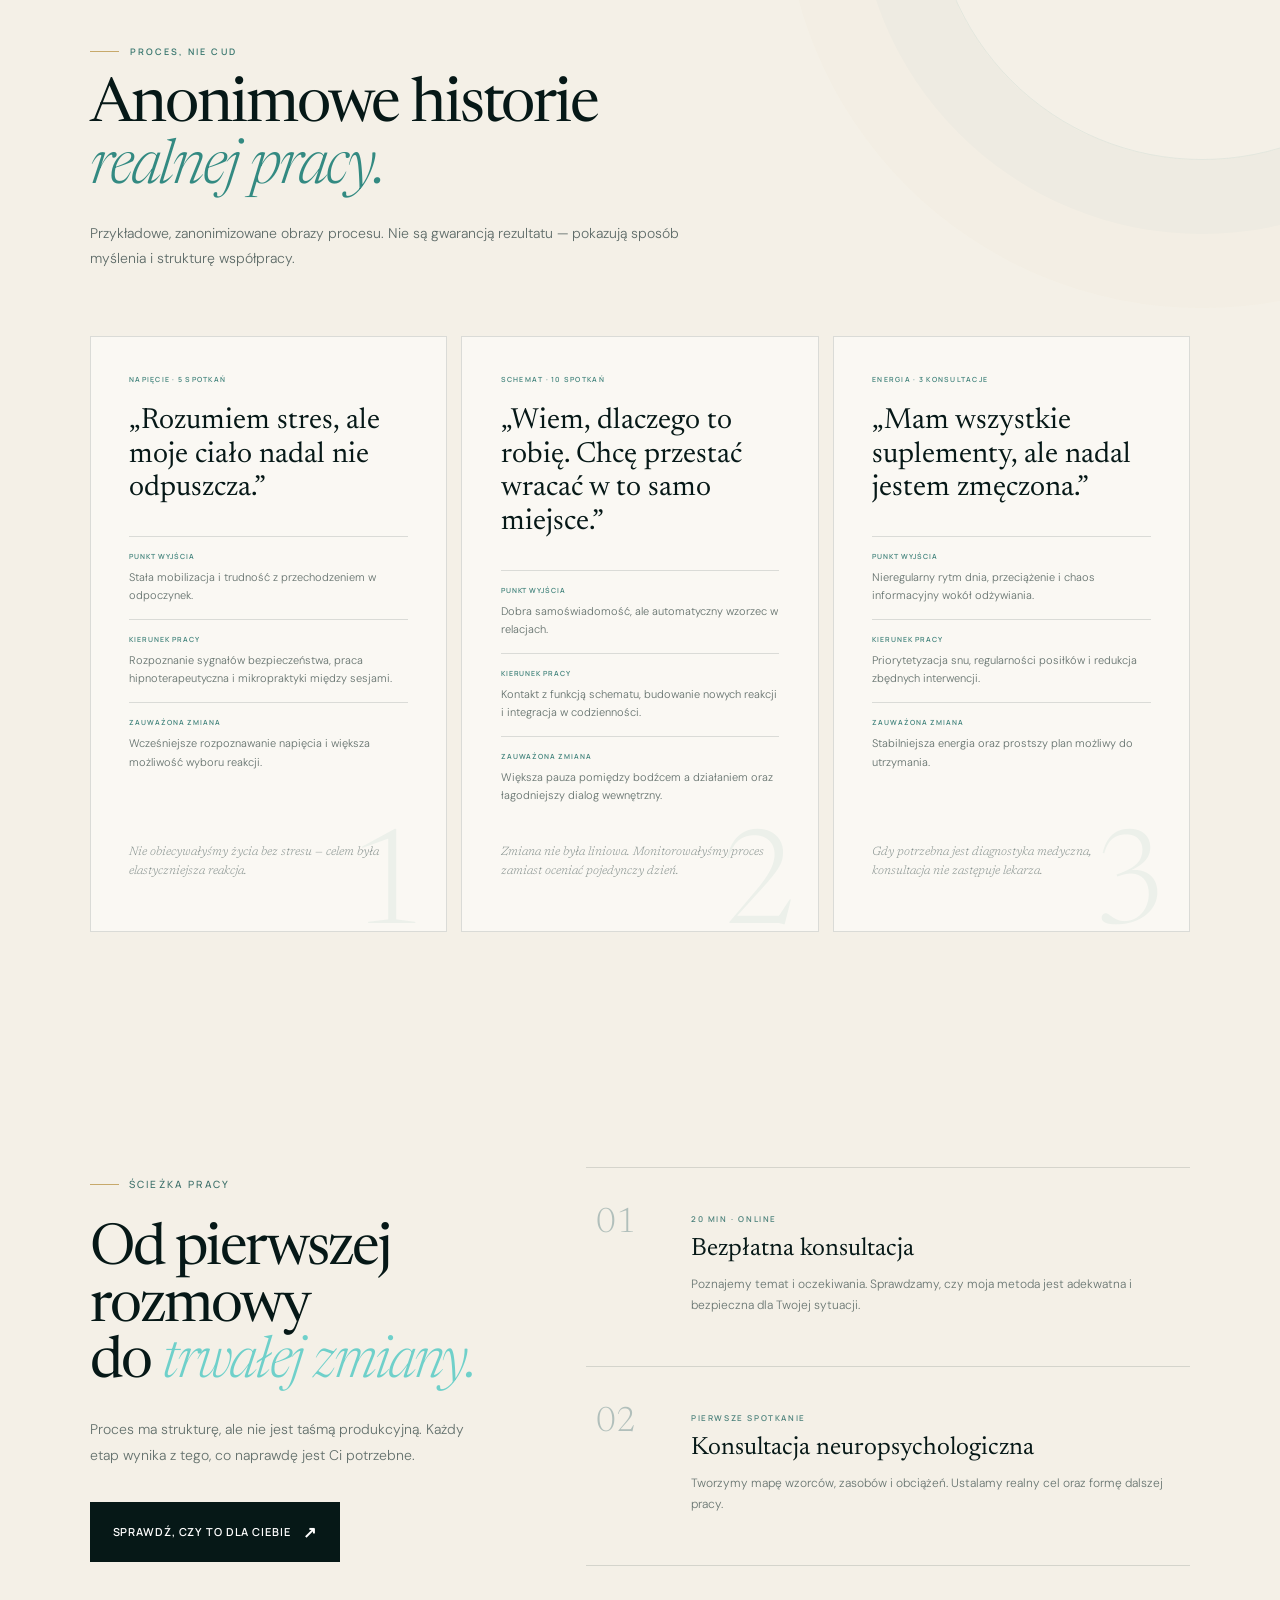
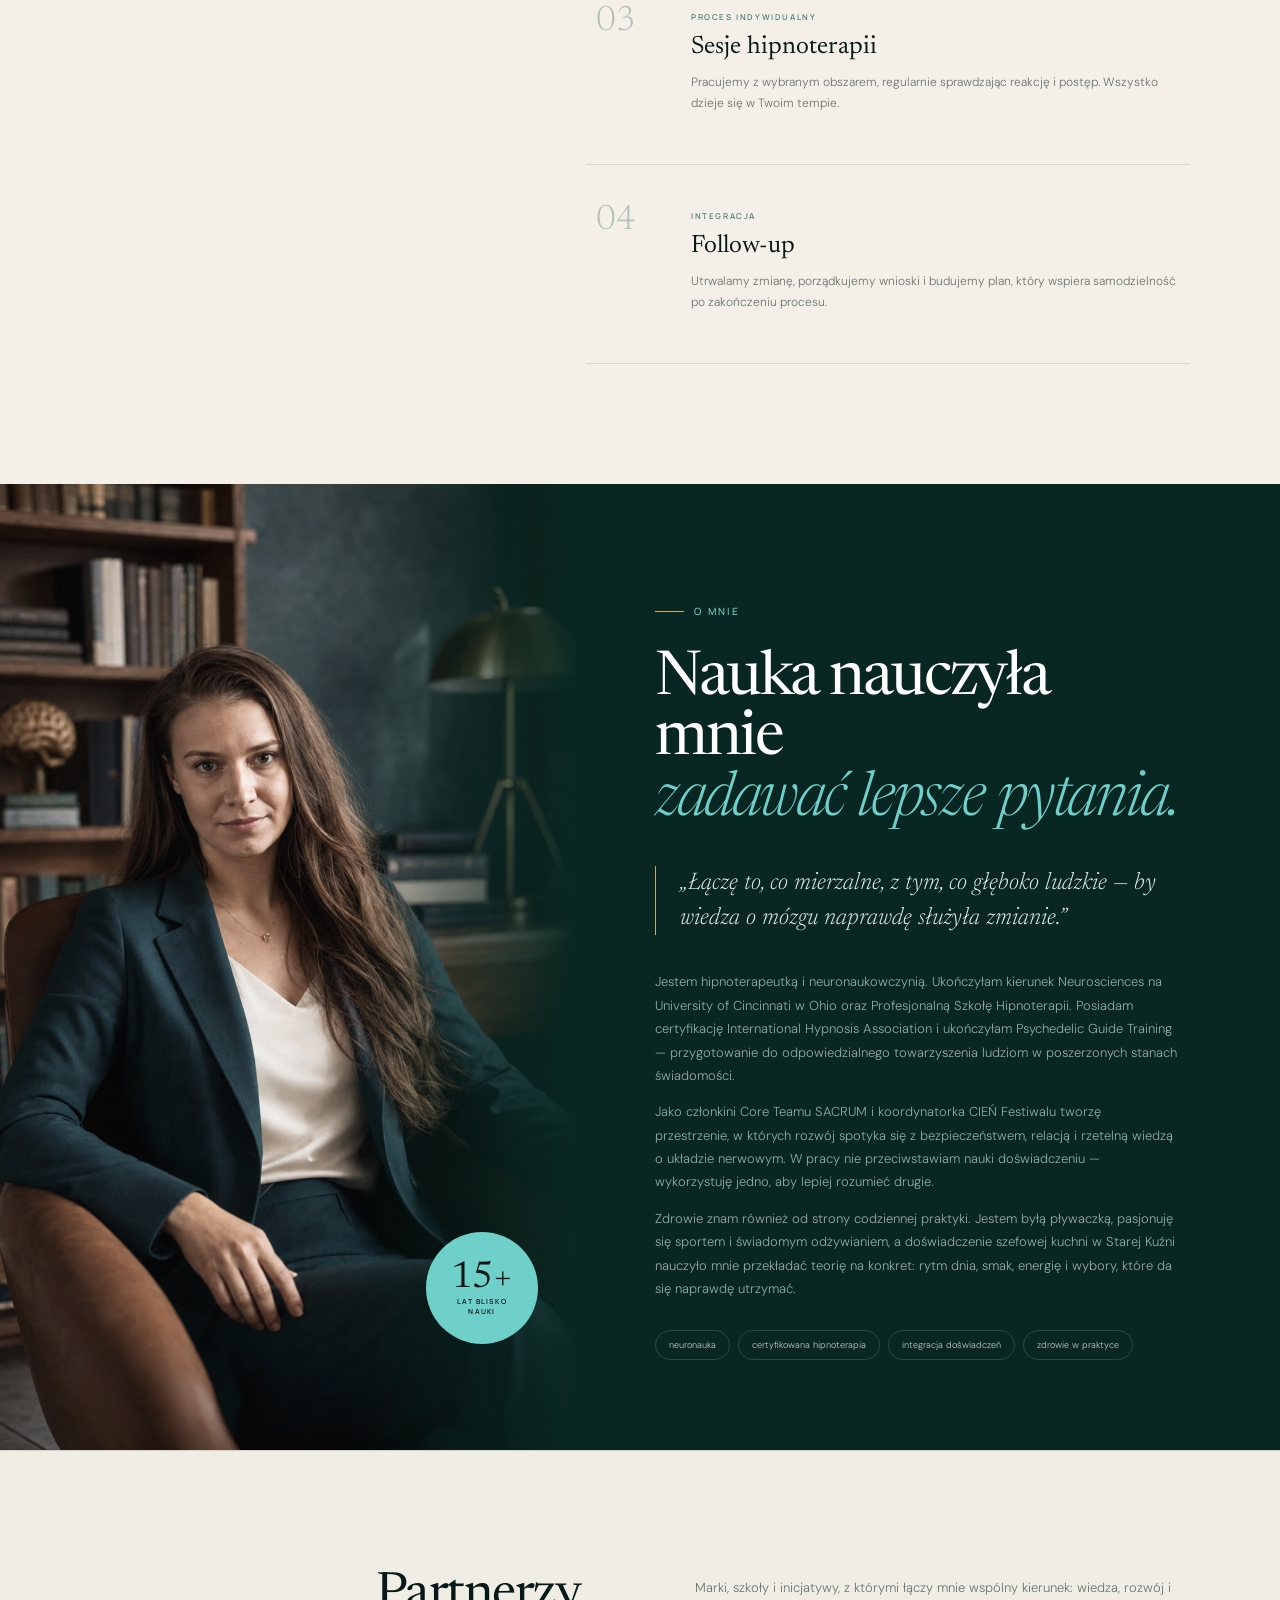
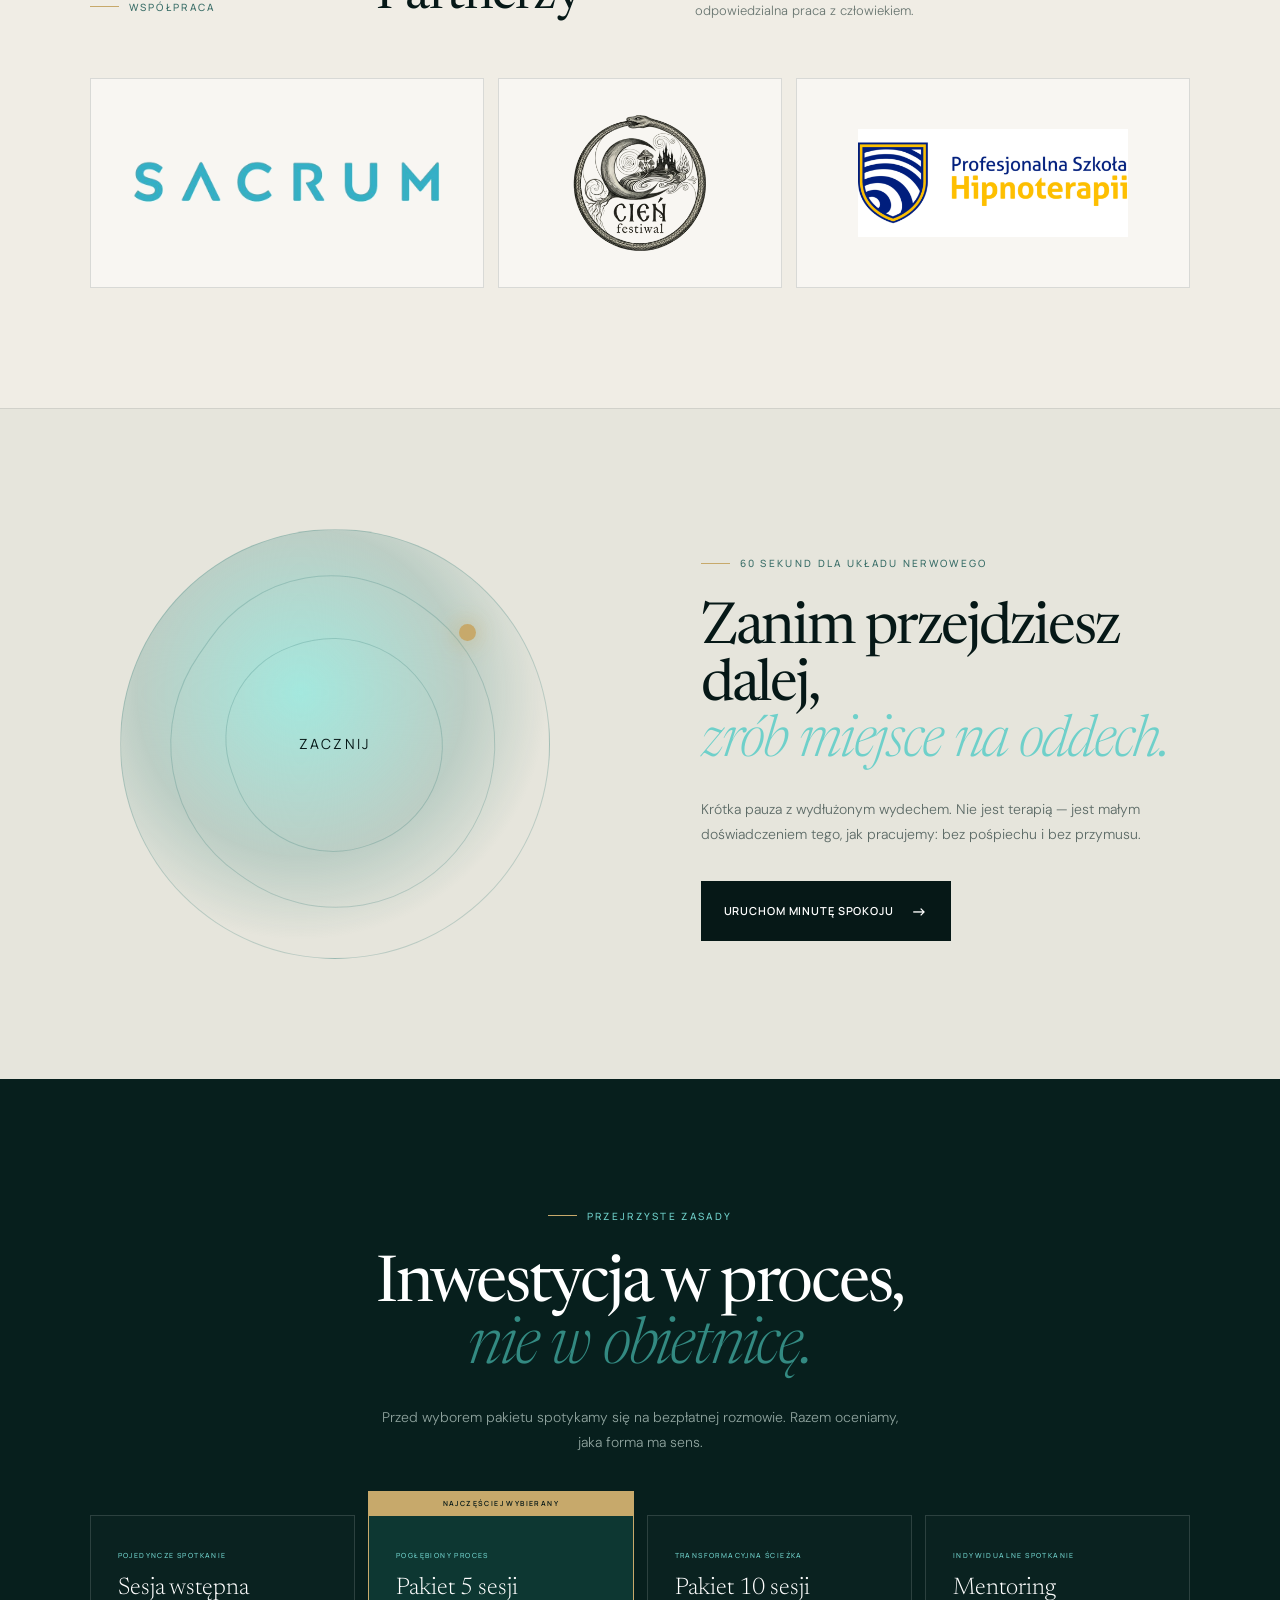
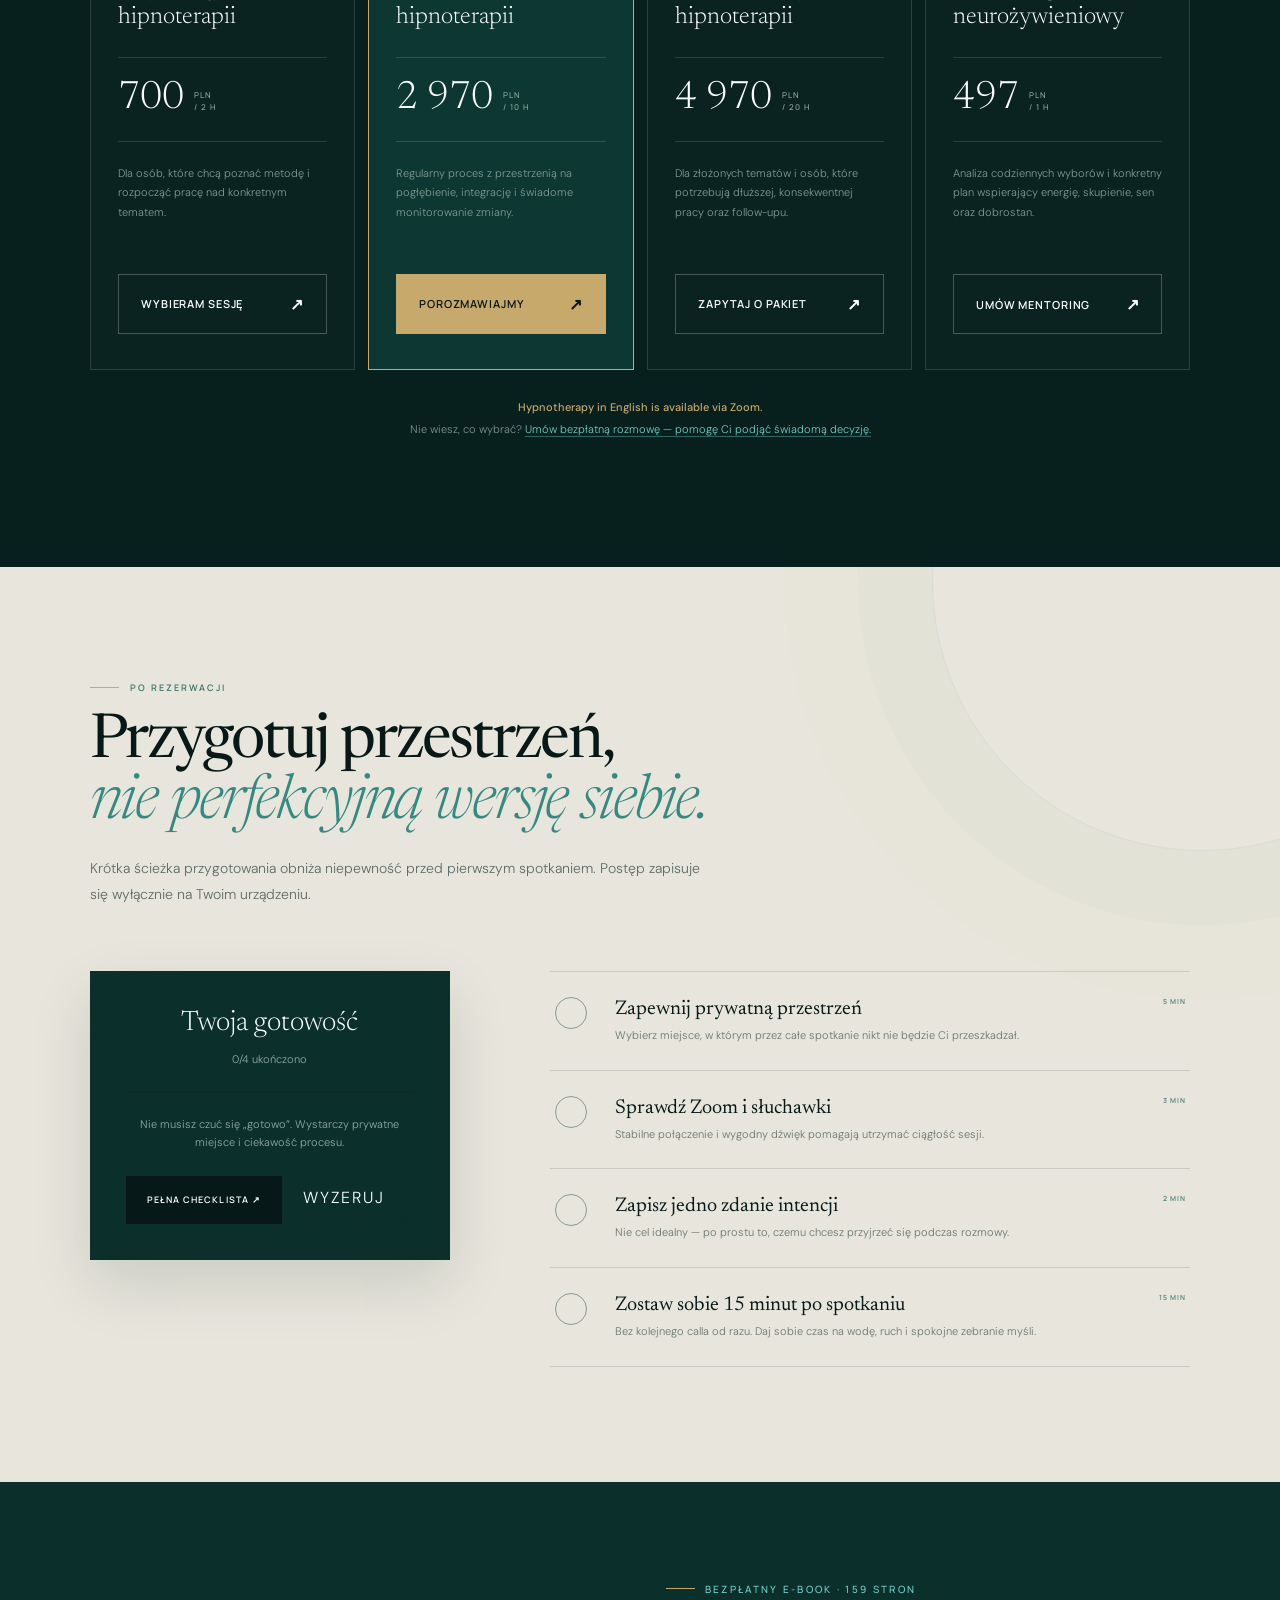
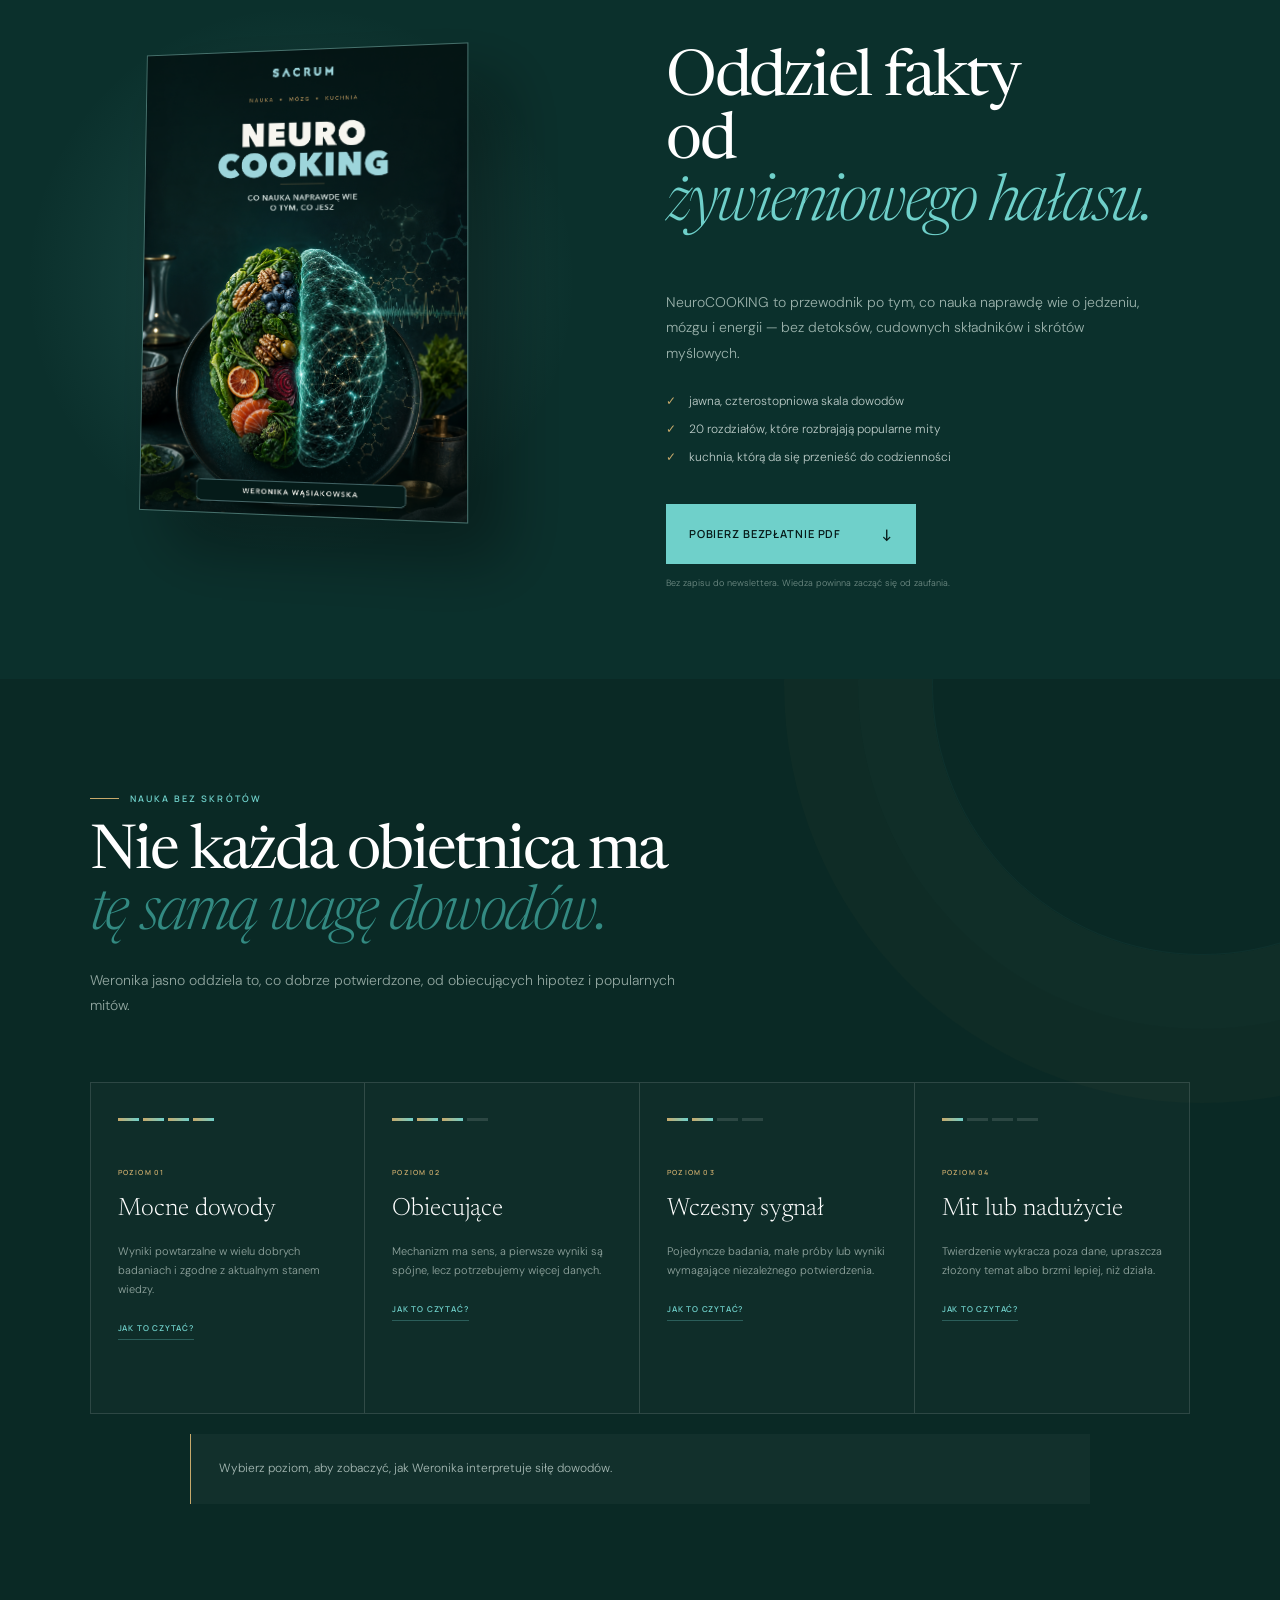
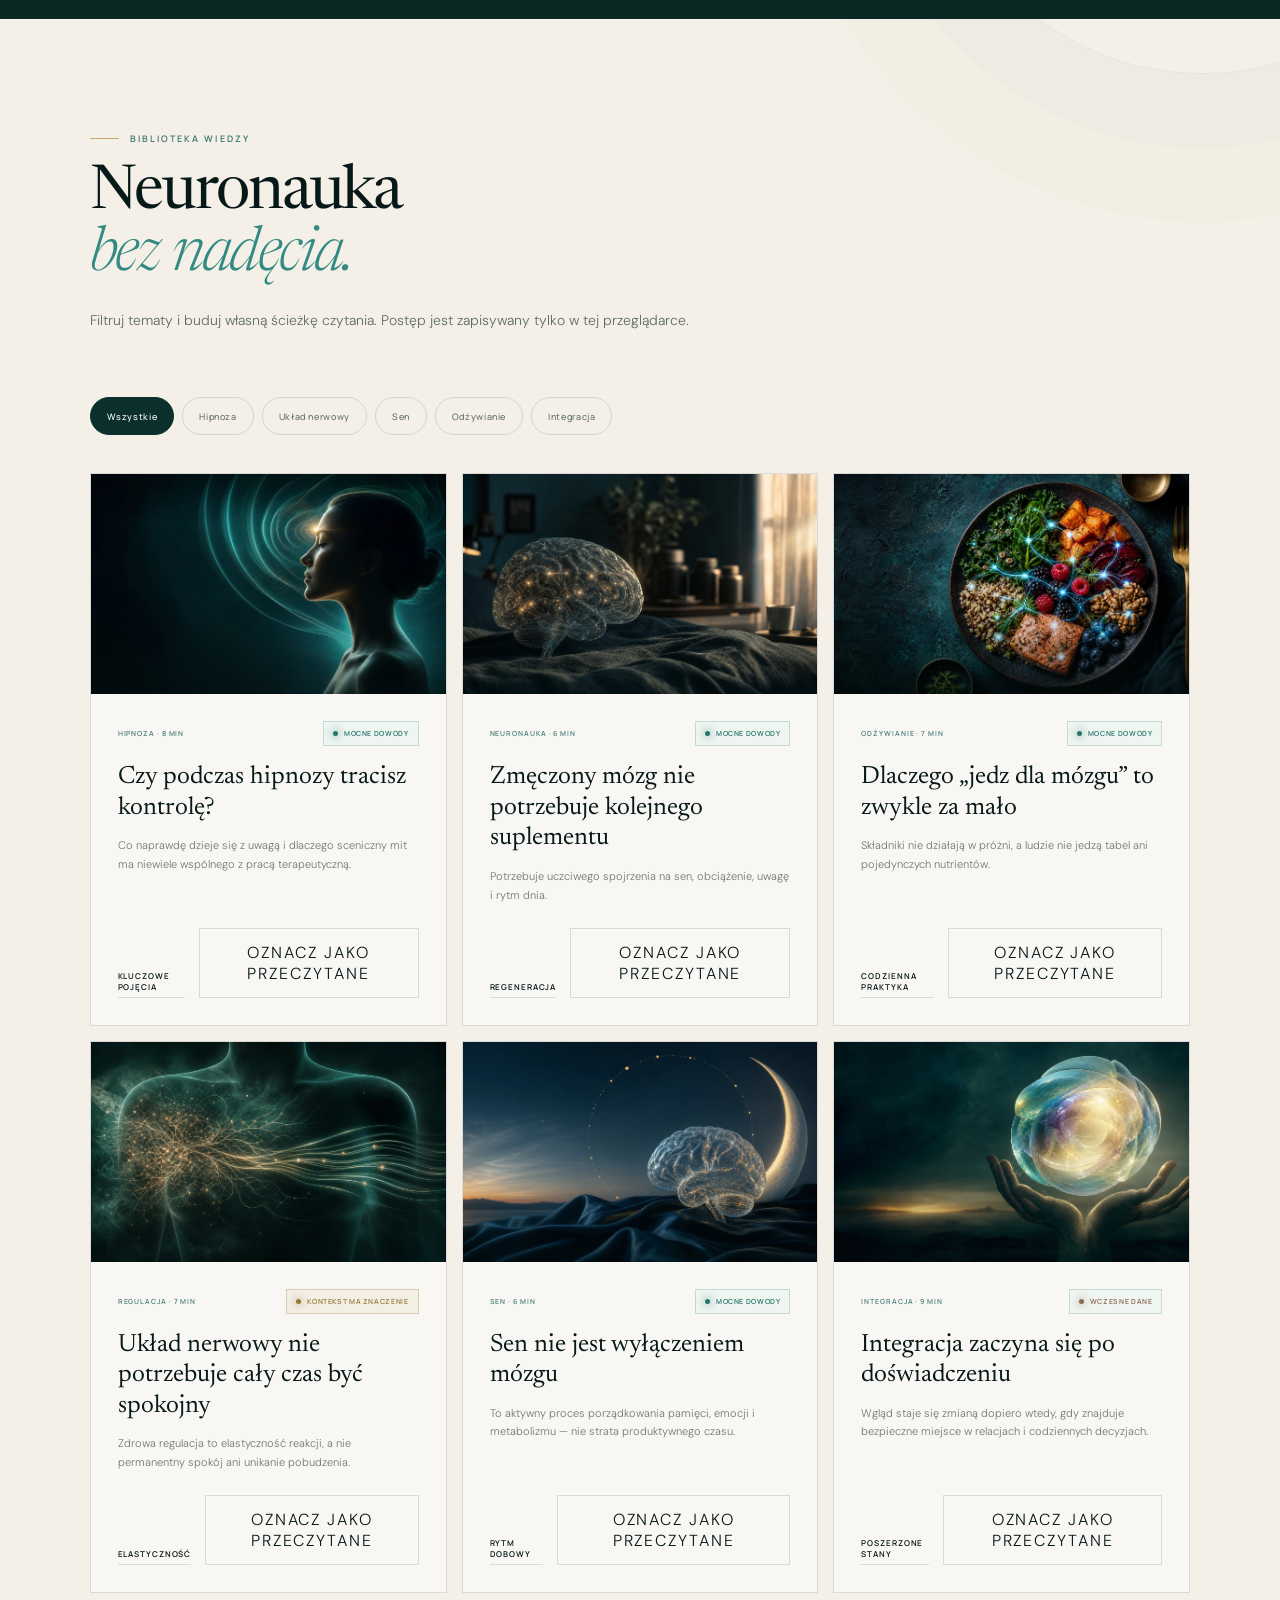
==== commit 0245b07b: "redesign: ikony usług jako premium SVG (koncentryczne kręgi, fala neuronowa, orbita cząsteczki) zami" ====
--- a/index.html
+++ b/index.html
@@ -109,17 +109,17 @@
       </div>
       <div class="service-list">
         <article class="service-card featured">
-          <div class="service-no">01</div><div class="service-icon neural-icon" aria-hidden="true"><i></i><i></i><i></i></div>
+          <div class="service-no">01</div><div class="service-icon neural-icon" aria-hidden="true"><svg viewBox="0 0 85 85"><circle cx="42.5" cy="42.5" r="24"></circle><circle cx="42.5" cy="42.5" r="15"></circle><circle class="accent" cx="42.5" cy="42.5" r="6.5"></circle><circle class="dot" cx="42.5" cy="42.5" r="2"></circle></svg></div>
           <div class="service-copy"><p>PRACA Z GŁĘBSZYMI WZORCAMI</p><h3>Hipnoza terapeutyczna</h3><span>Skoncentrowana praca z reakcjami i przekonaniami, do których sama rozmowa nie zawsze ma łatwy dostęp. Proces prowadzony świadomie, bez utraty kontroli.</span><ul><li>napięcie i stres</li><li>nawyki i blokady</li><li>pewność siebie</li></ul><div class="english-service-badge"><b>EN</b> Hypnotherapy in English <span>via Zoom</span></div></div>
           <a href="#sciezka" aria-label="Zobacz ścieżkę hipnoterapii">Poznaj proces <span>↗</span></a>
         </article>
         <article class="service-card">
-          <div class="service-no">02</div><div class="service-icon waves" aria-hidden="true"></div>
+          <div class="service-no">02</div><div class="service-icon waves" aria-hidden="true"><svg viewBox="0 0 85 85"><path d="M13 45 C21 45 23 26 31 26 C39 26 39 45 47 45 C53 45 54 60 60 60 C65 60 67 49 72 49"></path><circle class="dot" cx="31" cy="26" r="2.2"></circle><circle class="accent" cx="60" cy="60" r="2.2"></circle></svg></div>
           <div class="service-copy"><p>MAPA FUNKCJONOWANIA</p><h3>Konsultacje neuropsychologiczne</h3><span>Wspólnie porządkujemy to, co dzieje się z koncentracją, pamięcią, emocjami, snem i przeciążeniem. Szukamy zależności, nie szybkich etykiet.</span><ul><li>jasność sytuacji</li><li>plan dalszych kroków</li><li>psychoedukacja</li></ul></div>
           <a class="cal-link" href="https://cal.com/weronika-wasiakowska" target="_blank" rel="noopener">Umów rozmowę <span>↗</span></a>
         </article>
         <article class="service-card">
-          <div class="service-no">03</div><div class="service-icon orbit-icon" aria-hidden="true"><i></i></div>
+          <div class="service-no">03</div><div class="service-icon orbit-icon" aria-hidden="true"><svg viewBox="0 0 85 85"><ellipse cx="42.5" cy="42.5" rx="23" ry="11" transform="rotate(-18 42.5 42.5)"></ellipse><ellipse class="accent" cx="42.5" cy="42.5" rx="23" ry="11" transform="rotate(52 42.5 42.5)"></ellipse><circle class="dot" cx="42.5" cy="42.5" r="3"></circle><circle class="accent-dot" cx="63.3" cy="35.4" r="2"></circle></svg></div>
           <div class="service-copy"><p>MÓZG W CODZIENNOŚCI</p><h3>Mentoring neurożywieniowy</h3><span>Przekładamy wiedzę o odżywianiu, rytmie dnia, śnie i energii na wybory, które da się utrzymać. Bez detoksów, cudownych składników i kolejnego reżimu.</span><ul><li>energia i koncentracja</li><li>odżywianie bez skrajności</li><li>plan dopasowany do życia</li></ul></div>
           <a href="#neurocooking">Pobierz przewodnik <span>↓</span></a>
         </article>
@@ -261,7 +261,7 @@
 
     <section class="contact-section feature-section" id="kontakt" aria-labelledby="contact-title">
       <div class="feature-heading"><p class="feature-kicker">Kontakt bez pośpiechu</p><h2 id="contact-title">Możesz zacząć<br><em>od jednego pytania.</em></h2><p>Formularz przygotuje wiadomość w Twoim programie pocztowym. Nic nie zostanie wysłane bez Twojego potwierdzenia.</p></div>
-      <div class="contact-layout"><div class="contact-intro"><h3>Nie wiesz, która forma pracy będzie odpowiednia?</h3><p>Napisz krótko, z czym przychodzisz. Nie przesyłaj szczegółowej dokumentacji ani wrażliwych danych medycznych przez formularz.</p><span class="contact-detail"><small>E-mail</small><a href="mailto:hello@weronikawasiakowska.com">hello@weronikawasiakowska.com</a></span></div><form class="contact-form" data-contact-form><div class="contact-field"><label for="contact-name">Imię</label><input id="contact-name" name="name" autocomplete="name" required></div><div class="contact-field"><label for="contact-email">E-mail</label><input id="contact-email" name="email" type="email" autocomplete="email" required></div><div class="contact-field contact-field--wide"><label for="contact-subject">Temat</label><select id="contact-subject" name="subject" required><option value="">Wybierz temat</option><option>Hipnoza terapeutyczna</option><option>Konsultacja neuropsychologiczna</option><option>Mentoring neurożywieniowy</option><option>Hypnotherapy in English</option><option>Inne pytanie</option></select></div><div class="contact-field contact-field--wide"><label for="contact-message">Wiadomość</label><textarea id="contact-message" name="message" placeholder="Napisz kilka zdań — bez danych wrażliwych." required></textarea></div><label class="contact-consent"><input type="checkbox" name="consent" required><span>Rozumiem, że kliknięcie otworzy mój program pocztowy i wiadomość wyślę samodzielnie.</span></label><button class="feature-action" type="submit">Przygotuj wiadomość ↗</button><p class="form-status" data-contact-status aria-live="polite"></p></form></div>
+      <div class="contact-layout"><div class="contact-intro"><h3>Nie wiesz, która forma pracy będzie odpowiednia?</h3><p>Napisz krótko, z czym przychodzisz. Nie przesyłaj szczegółowej dokumentacji ani wrażliwych danych medycznych przez formularz.</p><span class="contact-detail"><small>E-mail</small><a href="mailto:hello@weronikawasiakowska.com">hello@weronikawasiakowska.com</a></span><span class="contact-detail"><small>Telefon</small><a href="tel:+48504947347">+48 504 947 347</a></span></div><form class="contact-form" data-contact-form><div class="contact-field"><label for="contact-name">Imię</label><input id="contact-name" name="name" autocomplete="name" required></div><div class="contact-field"><label for="contact-email">E-mail</label><input id="contact-email" name="email" type="email" autocomplete="email" required></div><div class="contact-field contact-field--wide"><label for="contact-subject">Temat</label><select id="contact-subject" name="subject" required><option value="">Wybierz temat</option><option>Hipnoza terapeutyczna</option><option>Konsultacja neuropsychologiczna</option><option>Mentoring neurożywieniowy</option><option>Hypnotherapy in English</option><option>Inne pytanie</option></select></div><div class="contact-field contact-field--wide"><label for="contact-message">Wiadomość</label><textarea id="contact-message" name="message" placeholder="Napisz kilka zdań — bez danych wrażliwych." required></textarea></div><label class="contact-consent"><input type="checkbox" name="consent" required><span>Rozumiem, że kliknięcie otworzy mój program pocztowy i wiadomość wyślę samodzielnie.</span></label><button class="feature-action" type="submit">Przygotuj wiadomość ↗</button><p class="form-status" data-contact-status aria-live="polite"></p></form></div>
     </section>
 
     <section class="faq section">
--- a/styles.css
+++ b/styles.css
@@ -3,7 +3,7 @@
 .hero{min-height:840px;height:100vh;position:relative;overflow:hidden;background:radial-gradient(circle at 80% 45%,#123e39 0,transparent 42%),linear-gradient(110deg,#041211 0%,#082521 58%,#061918 100%);color:#fff;display:flex;align-items:center;padding:125px 7vw 65px}.hero-neuro{position:absolute;inset:0;width:100%;height:100%;object-fit:cover;opacity:.21;mix-blend-mode:screen}.hero::after{content:"";position:absolute;inset:0;background:linear-gradient(90deg,rgba(4,18,17,.97) 0%,rgba(4,18,17,.73) 46%,rgba(4,18,17,.08) 78%)}.hero-content{position:relative;z-index:3;width:53%;max-width:780px}.eyebrow{display:flex;align-items:center;gap:10px;text-transform:uppercase;letter-spacing:.23em;font:500 10px var(--display);color:var(--teal)}.eyebrow span{width:29px;height:1px;background:var(--gold)}.eyebrow.dark{color:#3a6e68}.hero h1,.section-heading h2,.path h2,.about h2,.pause h2,.final-cta h2{font:400 clamp(48px,5.6vw,84px)/.98 var(--serif);letter-spacing:-.035em;margin:32px 0 25px}.hero h1 em,h2 em{font-weight:300;color:var(--teal);white-space:nowrap}.hero-lead{font:300 17px/1.75 var(--sans);color:rgba(255,255,255,.65);max-width:610px}.hero-actions{display:flex;align-items:center;gap:31px;margin-top:35px}.button{display:inline-flex;align-items:center;justify-content:space-between;min-width:250px;padding:18px 22px;border:1px solid transparent;font:600 11px var(--display);letter-spacing:.08em;text-transform:uppercase;cursor:pointer}.button span{font-size:16px}.button-primary{background:var(--teal);color:var(--ink)}.button-primary:hover{background:#8ddbd6}.text-link{font:500 11px var(--display);letter-spacing:.08em;text-transform:uppercase;border-bottom:1px solid rgba(255,255,255,.35);padding:12px 0}.text-link span{color:var(--teal);margin-left:8px}.hero-proof{display:flex;align-items:center;gap:17px;margin-top:47px}.proof-avatars{display:flex}.proof-avatars span{display:grid;place-items:center;width:32px;height:32px;border-radius:50%;background:#123f3a;border:2px solid var(--ink);margin-left:-8px;color:var(--teal);font:500 8px var(--display)}.proof-avatars span:first-child{margin-left:0}.hero-proof p{font-size:11px;line-height:1.55;color:rgba(255,255,255,.5)}.hero-proof strong{color:#fff;font-weight:500}.hero-portrait{position:absolute;z-index:2;right:4.5vw;bottom:0;width:min(43vw,650px);height:86%;display:flex;align-items:flex-end;justify-content:center}.hero-portrait>img{height:94%;width:100%;object-fit:cover;object-position:center top;mask-image:linear-gradient(to bottom,#000 82%,transparent 100%);filter:saturate(.85) contrast(1.04)}.portrait-orbit{position:absolute;width:75%;aspect-ratio:1;border:1px solid rgba(111,208,202,.18);border-radius:50%;top:16%;right:-8%}.portrait-orbit::before,.portrait-orbit::after{content:"";position:absolute;inset:8%;border:1px solid rgba(199,169,107,.13);border-radius:50%;transform:rotate(27deg)}.portrait-orbit::after{inset:22%;border-color:rgba(111,208,202,.2);transform:rotate(-23deg)}.portrait-caption{position:absolute;left:2%;bottom:7%;border-left:1px solid var(--gold);padding-left:15px;display:flex;flex-direction:column}.portrait-caption span{font:300 18px var(--serif)}.portrait-caption small{margin-top:6px;color:var(--teal);font:500 8px var(--display);letter-spacing:.18em}.signal-card{position:absolute;right:-2%;top:28%;display:flex;align-items:center;gap:12px;padding:13px 16px;background:rgba(5,25,23,.75);border:1px solid rgba(111,208,202,.2);backdrop-filter:blur(13px)}.signal-dot{width:23px;height:23px;border:1px solid var(--teal);border-radius:50%;position:relative}.signal-dot::after{content:"";position:absolute;width:5px;height:5px;border-radius:50%;background:var(--teal);top:8px;left:8px;box-shadow:0 0 12px var(--teal)}.signal-card div{display:flex;flex-direction:column}.signal-card small{font:500 7px var(--display);letter-spacing:.2em;color:var(--muted)}.signal-card strong{font:400 11px var(--display);margin-top:4px}.hero-scroll{position:absolute;z-index:4;bottom:29px;left:50%;transform:translateX(-50%);font:500 7px var(--display);letter-spacing:.25em;color:rgba(255,255,255,.45);display:flex;align-items:center;gap:11px}.hero-scroll span{height:25px;width:1px;background:var(--teal)}
 .trust-strip{min-height:90px;background:#0a2b27;color:rgba(255,255,255,.75);display:flex;align-items:center;justify-content:center;gap:35px;padding:20px 5vw;font-size:11px}.trust-strip>p{color:var(--gold);font:italic 300 17px var(--serif);margin-right:15px}.trust-strip div{text-transform:uppercase;letter-spacing:.12em}.trust-strip div span{color:var(--teal);margin-right:11px}.trust-strip i{width:3px;height:3px;border-radius:50%;background:var(--gold)}
 .section{padding:120px 7vw}.section-heading{max-width:690px}.section-heading h2{font-size:clamp(45px,5vw,72px);color:var(--ink)}.section-heading h2 em{color:#338a82}.section-heading>p:last-child,.split-heading>p{color:#5e6b68;line-height:1.8;font-size:14px;max-width:520px}.compass{background:var(--paper)}.compass-grid{display:grid;grid-template-columns:repeat(4,1fr);margin-top:65px;border-top:1px solid var(--darkline);border-bottom:1px solid var(--darkline)}.compass-option{background:transparent;border:0;border-right:1px solid var(--darkline);text-align:left;padding:25px 25px 30px;cursor:pointer;min-height:148px;transition:.3s;color:var(--ink)}.compass-option:last-child{border-right:0}.compass-option span{display:block;color:#7c8e89;font:500 9px var(--display);margin-bottom:26px}.compass-option strong{display:block;font:400 18px var(--serif)}.compass-option small{display:block;color:#78837f;margin-top:9px}.compass-option.active,.compass-option:hover{background:#0b302c;color:#fff}.compass-option.active span{color:var(--teal)}.compass-option.active small{color:#a5b9b4}.compass-result{display:grid;grid-template-columns:90px 1fr 60px;align-items:center;gap:25px;background:#fff;padding:30px 38px;margin-top:18px;box-shadow:0 14px 40px rgba(6,24,23,.07)}.result-index{font:300 52px var(--serif);color:#b8c4c0}.compass-result p{font:600 8px var(--display);letter-spacing:.19em;color:#4a847e}.compass-result h3{font:400 23px var(--serif);margin:7px 0}.compass-result span{font-size:12px;color:#77817e}.circle-link{width:49px;height:49px;border:1px solid var(--darkline);border-radius:50%;display:grid;place-items:center;font-size:18px}
-.services{background:var(--deep);color:#fff}.split-heading{max-width:none;display:grid;grid-template-columns:1.4fr .6fr;gap:10%;align-items:end}.split-heading h2{color:#fff;margin-bottom:0}.split-heading>p{color:#95a7a2;margin-bottom:5px}.service-list{margin-top:70px}.service-card{display:grid;grid-template-columns:60px 110px 1fr 155px;gap:28px;align-items:center;padding:35px 0;border-top:1px solid var(--line);position:relative}.service-card:last-child{border-bottom:1px solid var(--line)}.service-no{font:300 15px var(--serif);color:var(--teal)}.service-icon{width:85px;height:85px;position:relative;border:1px solid rgba(111,208,202,.13);border-radius:50%}.neural-icon i{position:absolute;width:6px;height:6px;background:var(--teal);border-radius:50%;left:20px;top:25px;box-shadow:34px 7px 0 var(--gold),17px 35px 0 var(--teal)}.neural-icon i:nth-child(2){width:45px;height:1px;border-radius:0;transform:rotate(13deg);transform-origin:left;opacity:.5}.neural-icon i:nth-child(3){width:40px;height:1px;border-radius:0;transform:rotate(63deg);transform-origin:left;opacity:.5}.waves::before,.waves::after{content:"";position:absolute;left:18px;right:18px;top:28px;height:16px;border-top:1px solid var(--teal);border-bottom:1px solid var(--teal);border-radius:50%;transform:rotate(-15deg)}.waves::after{top:41px;transform:rotate(14deg);border-color:var(--gold)}.orbit-icon i{position:absolute;inset:20px;border:1px solid var(--teal);border-radius:50%}.orbit-icon::before{content:"";position:absolute;width:7px;height:7px;background:var(--gold);border-radius:50%;top:21px;right:20px;box-shadow:0 0 11px var(--gold)}.service-copy>p{font:500 8px var(--display);letter-spacing:.2em;color:var(--gold)}.service-copy h3{font:300 30px var(--serif);margin:8px 0}.service-copy>span{display:block;max-width:700px;color:#8fa39e;font-size:13px;line-height:1.75}.service-copy ul{list-style:none;padding:0;display:flex;gap:24px;margin:18px 0 0;color:#bed0cc;font-size:10px}.service-copy li::before{content:"·";color:var(--teal);margin-right:8px}.service-card>a{font:500 10px var(--display);letter-spacing:.08em;text-transform:uppercase;border-bottom:1px solid rgba(255,255,255,.25);padding:12px 0}.service-card>a span{float:right;color:var(--teal)}
+.services{background:var(--deep);color:#fff}.split-heading{max-width:none;display:grid;grid-template-columns:1.4fr .6fr;gap:10%;align-items:end}.split-heading h2{color:#fff;margin-bottom:0}.split-heading>p{color:#95a7a2;margin-bottom:5px}.service-list{margin-top:70px}.service-card{display:grid;grid-template-columns:60px 110px 1fr 155px;gap:28px;align-items:center;padding:35px 0;border-top:1px solid var(--line);position:relative}.service-card:last-child{border-bottom:1px solid var(--line)}.service-no{font:300 15px var(--serif);color:var(--teal)}.service-icon{width:85px;height:85px;position:relative;border:1px solid rgba(111,208,202,.13);border-radius:50%;transition:border-color .3s}.service-card:hover .service-icon{border-color:rgba(199,169,107,.3)}.service-icon svg{width:100%;height:100%;fill:none}.service-icon circle,.service-icon ellipse{stroke:var(--teal);stroke-width:1;opacity:.45}.service-icon .accent{stroke:var(--gold);opacity:.7}.service-icon .dot{fill:var(--gold);stroke:none;opacity:1}.service-icon .accent-dot{fill:var(--teal);stroke:none;opacity:1}.waves path{stroke:var(--teal);stroke-width:1.3;stroke-linecap:round;opacity:.75;fill:none}.waves .dot{fill:var(--gold);stroke:none}.waves .accent{fill:var(--teal);stroke:none}.neural-icon circle:nth-child(1){opacity:.28}.neural-icon circle:nth-child(2){opacity:.5}.service-copy>p{font:500 8px var(--display);letter-spacing:.2em;color:var(--gold)}.service-copy h3{font:300 30px var(--serif);margin:8px 0}.service-copy>span{display:block;max-width:700px;color:#8fa39e;font-size:13px;line-height:1.75}.service-copy ul{list-style:none;padding:0;display:flex;gap:24px;margin:18px 0 0;color:#bed0cc;font-size:10px}.service-copy li::before{content:"·";color:var(--teal);margin-right:8px}.service-card>a{font:500 10px var(--display);letter-spacing:.08em;text-transform:uppercase;border-bottom:1px solid rgba(255,255,255,.25);padding:12px 0}.service-card>a span{float:right;color:var(--teal)}
 .path{display:grid;grid-template-columns:.78fr 1.22fr;gap:10%;background:var(--ivory)}.path-intro{position:sticky;top:110px;align-self:start}.path h2{font-size:clamp(43px,4.5vw,68px)}.path-intro>p:not(.eyebrow){color:#63706c;font-size:14px;line-height:1.8;max-width:450px}.button-dark{background:var(--ink);color:#fff;margin-top:20px}.path-steps{border-top:1px solid var(--darkline)}.path-steps article{display:grid;grid-template-columns:80px 1fr;gap:15px;padding:38px 10px;border-bottom:1px solid var(--darkline)}.path-steps article>span{font:300 35px var(--serif);color:#b1bfbb}.path-steps small{font:600 8px var(--display);letter-spacing:.2em;color:#4e837d}.path-steps h3{font:400 25px var(--serif);margin:10px 0}.path-steps p{font-size:12px;line-height:1.75;color:#687571;max-width:550px}
 .about{background:#092722;color:#fff;display:grid;grid-template-columns:1fr 1fr;min-height:790px}.about-image{position:relative;overflow:hidden}.about-image::after{content:"";position:absolute;inset:0;background:linear-gradient(90deg,transparent 60%,#092722 100%)}.about-image img{width:100%;height:100%;object-fit:cover;filter:saturate(.8)}.about-seal{position:absolute;z-index:2;bottom:11%;right:7%;width:112px;height:112px;border-radius:50%;background:var(--teal);color:var(--ink);display:flex;flex-direction:column;justify-content:center;align-items:center}.about-seal span{font:400 37px var(--serif)}.about-seal small{font:600 7px/1.4 var(--display);letter-spacing:.17em;text-align:center}.about-copy{padding:110px 8vw 90px 6vw}.about h2{font-size:clamp(45px,4.8vw,70px)}.about blockquote{font:italic 300 24px/1.45 var(--serif);color:#dceae6;border-left:1px solid var(--gold);padding-left:24px;margin:35px 0}.about-copy>p:not(.eyebrow){font-size:13px;line-height:1.8;color:#91aaa4}.about-values{display:flex;flex-wrap:wrap;gap:8px;margin-top:30px}.about-values span{border:1px solid var(--line);border-radius:20px;padding:8px 13px;font-size:9px;color:#b9ccc7}
 .pause{display:grid;grid-template-columns:1fr 1fr;gap:11%;align-items:center;background:#e6e5dc}.pause-visual{display:flex;justify-content:center}.breath-orb{width:min(38vw,430px);aspect-ratio:1;border-radius:50%;background:radial-gradient(circle at 42% 38%,rgba(156,232,222,.9),rgba(41,125,116,.22) 45%,transparent 68%);border:1px solid rgba(32,112,104,.22);position:relative;display:grid;place-items:center}.breath-orb::before,.breath-orb::after{content:"";position:absolute;inset:12%;border:1px solid rgba(32,112,104,.22);border-radius:47% 53% 50% 50%;transform:rotate(35deg)}.breath-orb::after{inset:25%;transform:rotate(-20deg)}.breath-orb i{position:absolute;width:17px;height:17px;border-radius:50%;background:var(--gold);top:22%;right:17%;box-shadow:0 0 25px var(--gold)}.breath-orb span{font:400 14px var(--display);letter-spacing:.16em;text-transform:uppercase;z-index:2}.breath-orb.running{animation:breathe 10s ease-in-out 6}.breath-orb.running::before{animation:breatheInner 10s ease-in-out 6}@keyframes breathe{0%,100%{transform:scale(.84);opacity:.72}40%{transform:scale(1);opacity:1}}@keyframes breatheInner{0%,100%{transform:rotate(35deg) scale(.8)}40%{transform:rotate(75deg) scale(1.12)}}.pause h2{font-size:clamp(42px,4.5vw,66px)}.pause-copy>p:not(.eyebrow){color:#5c6a66;line-height:1.8;font-size:14px}
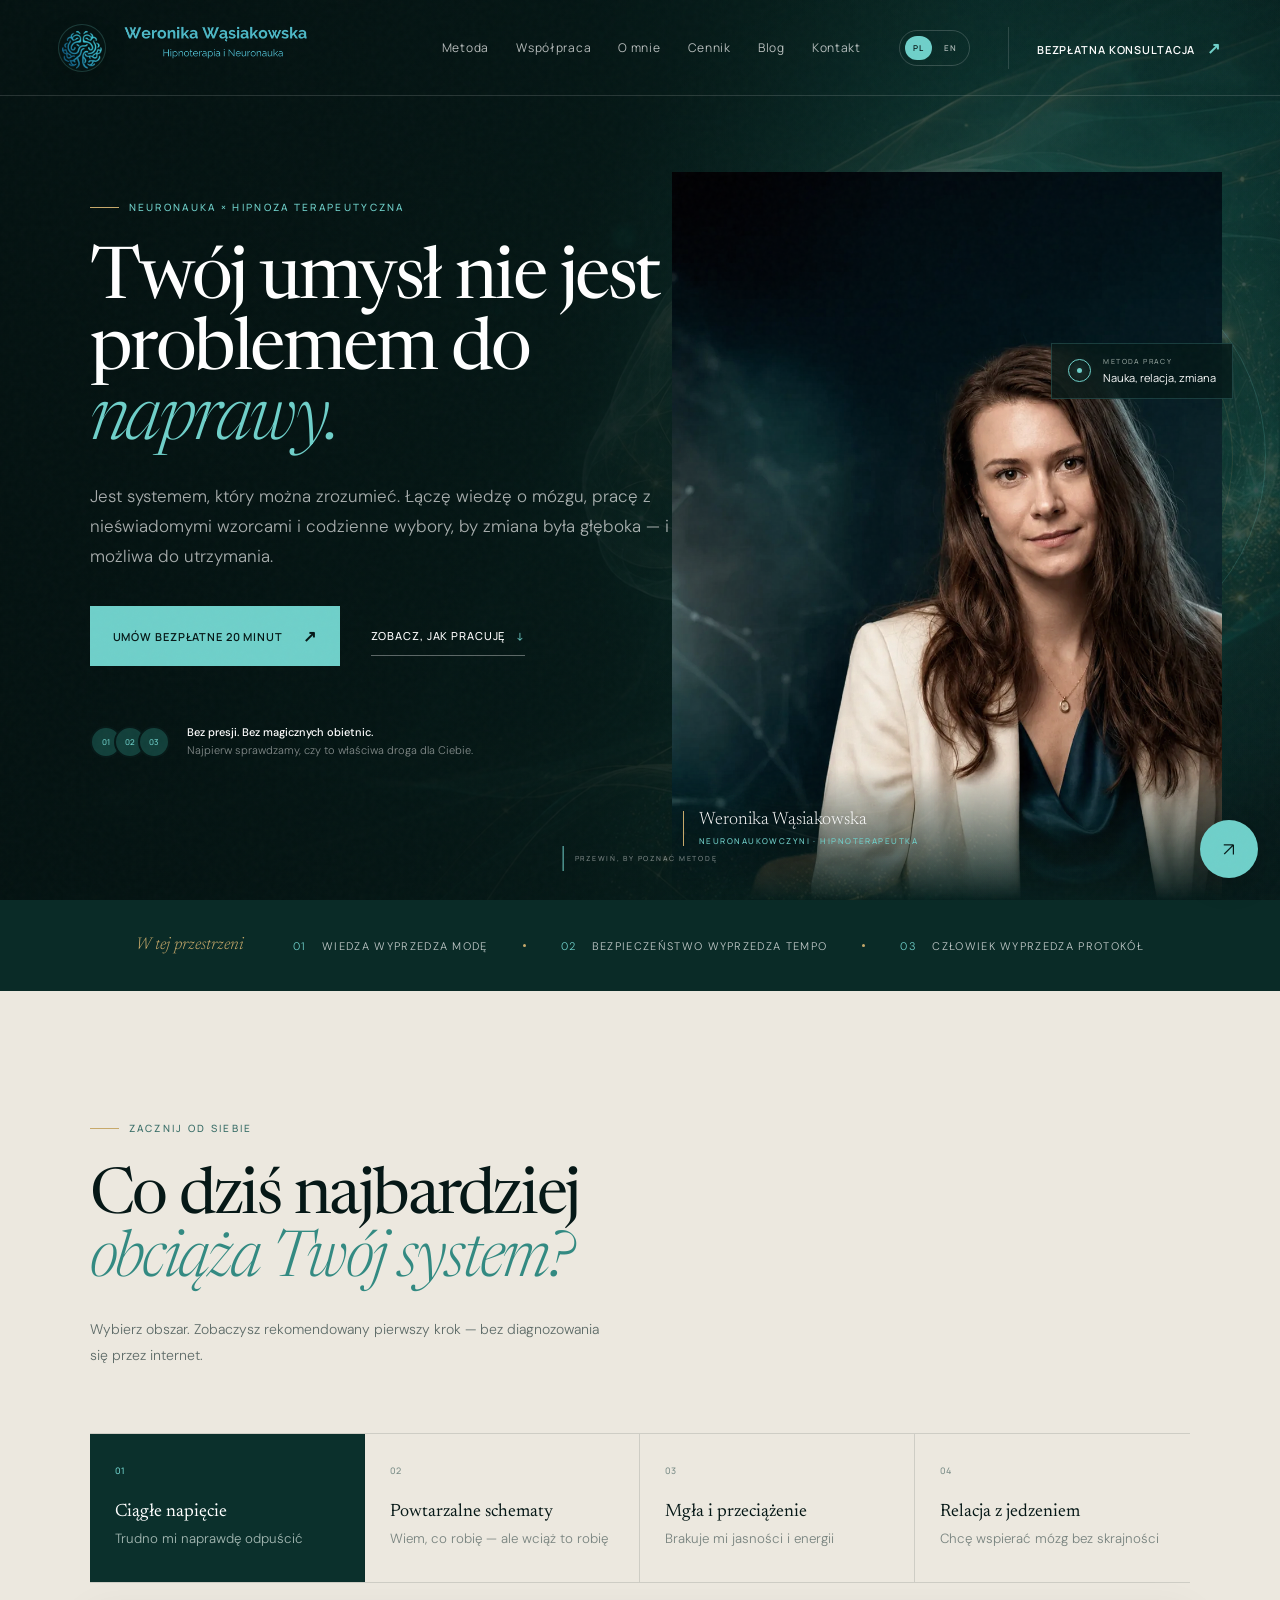
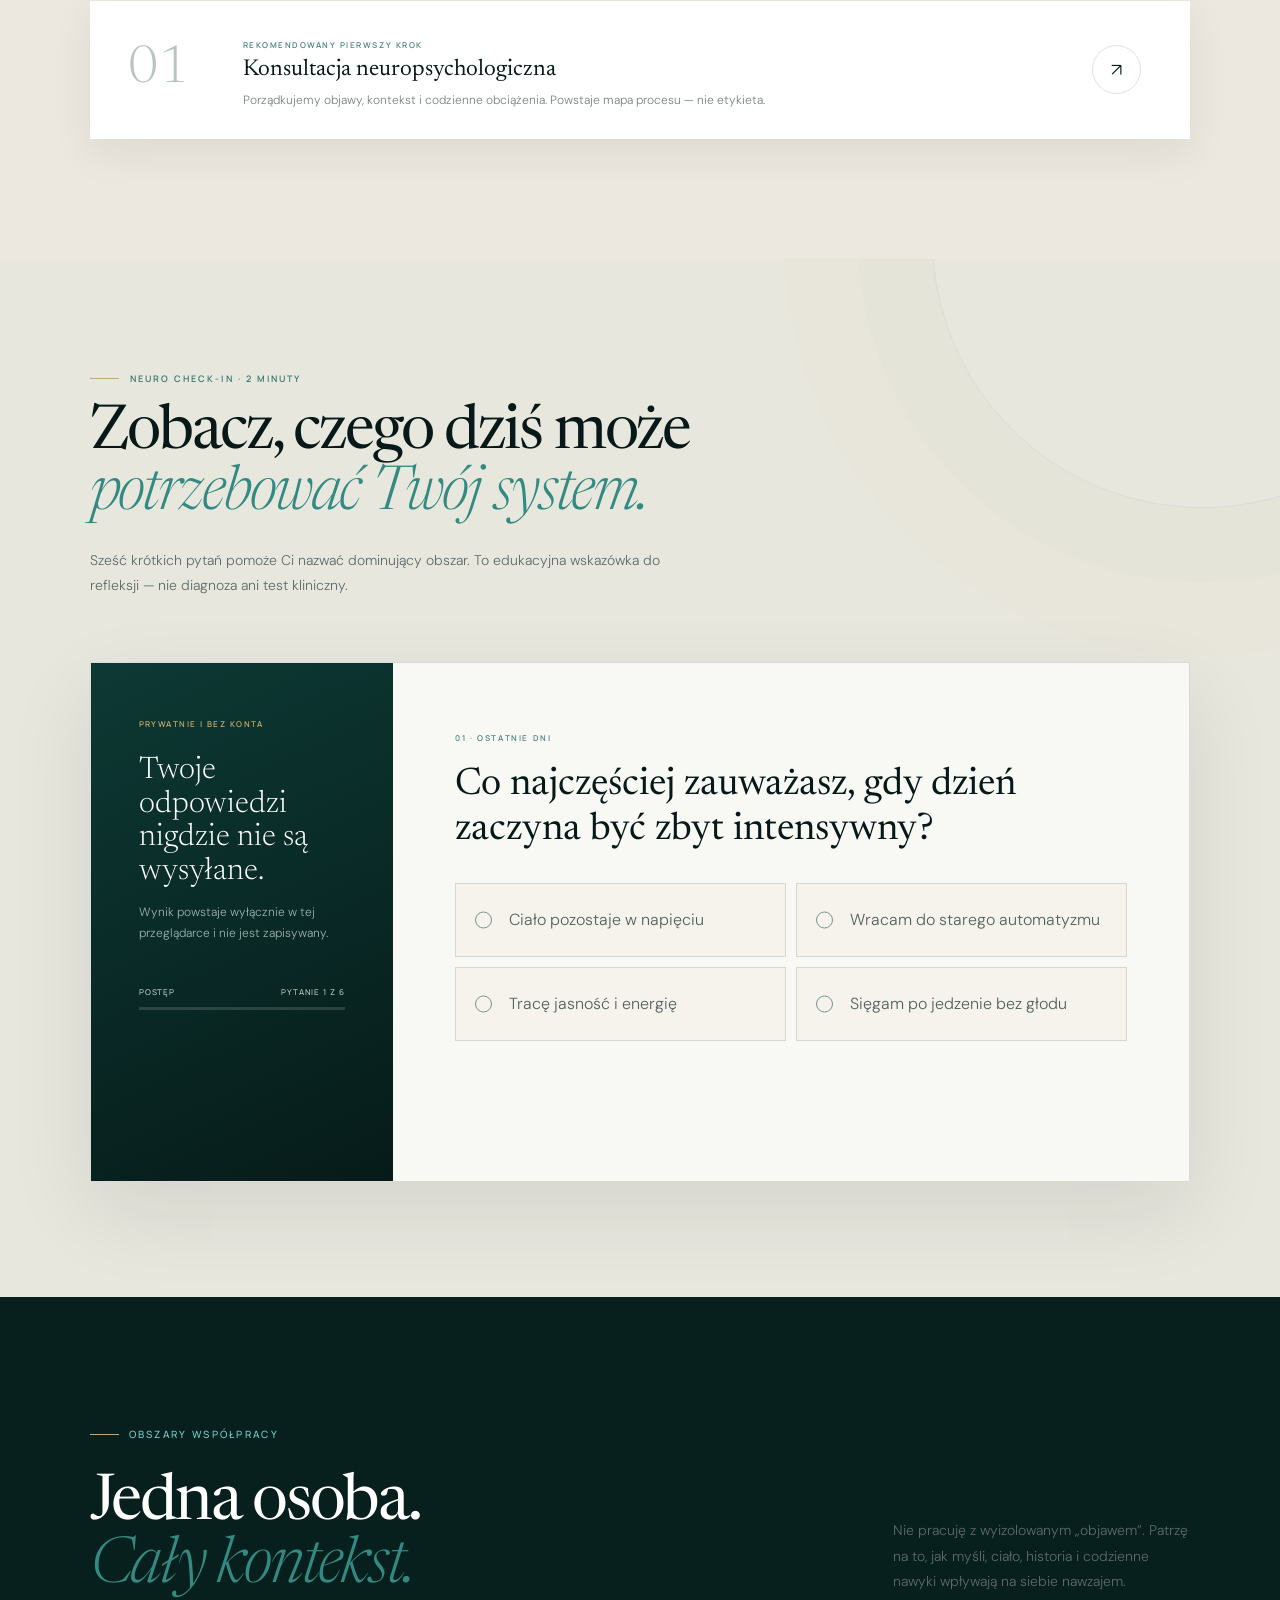
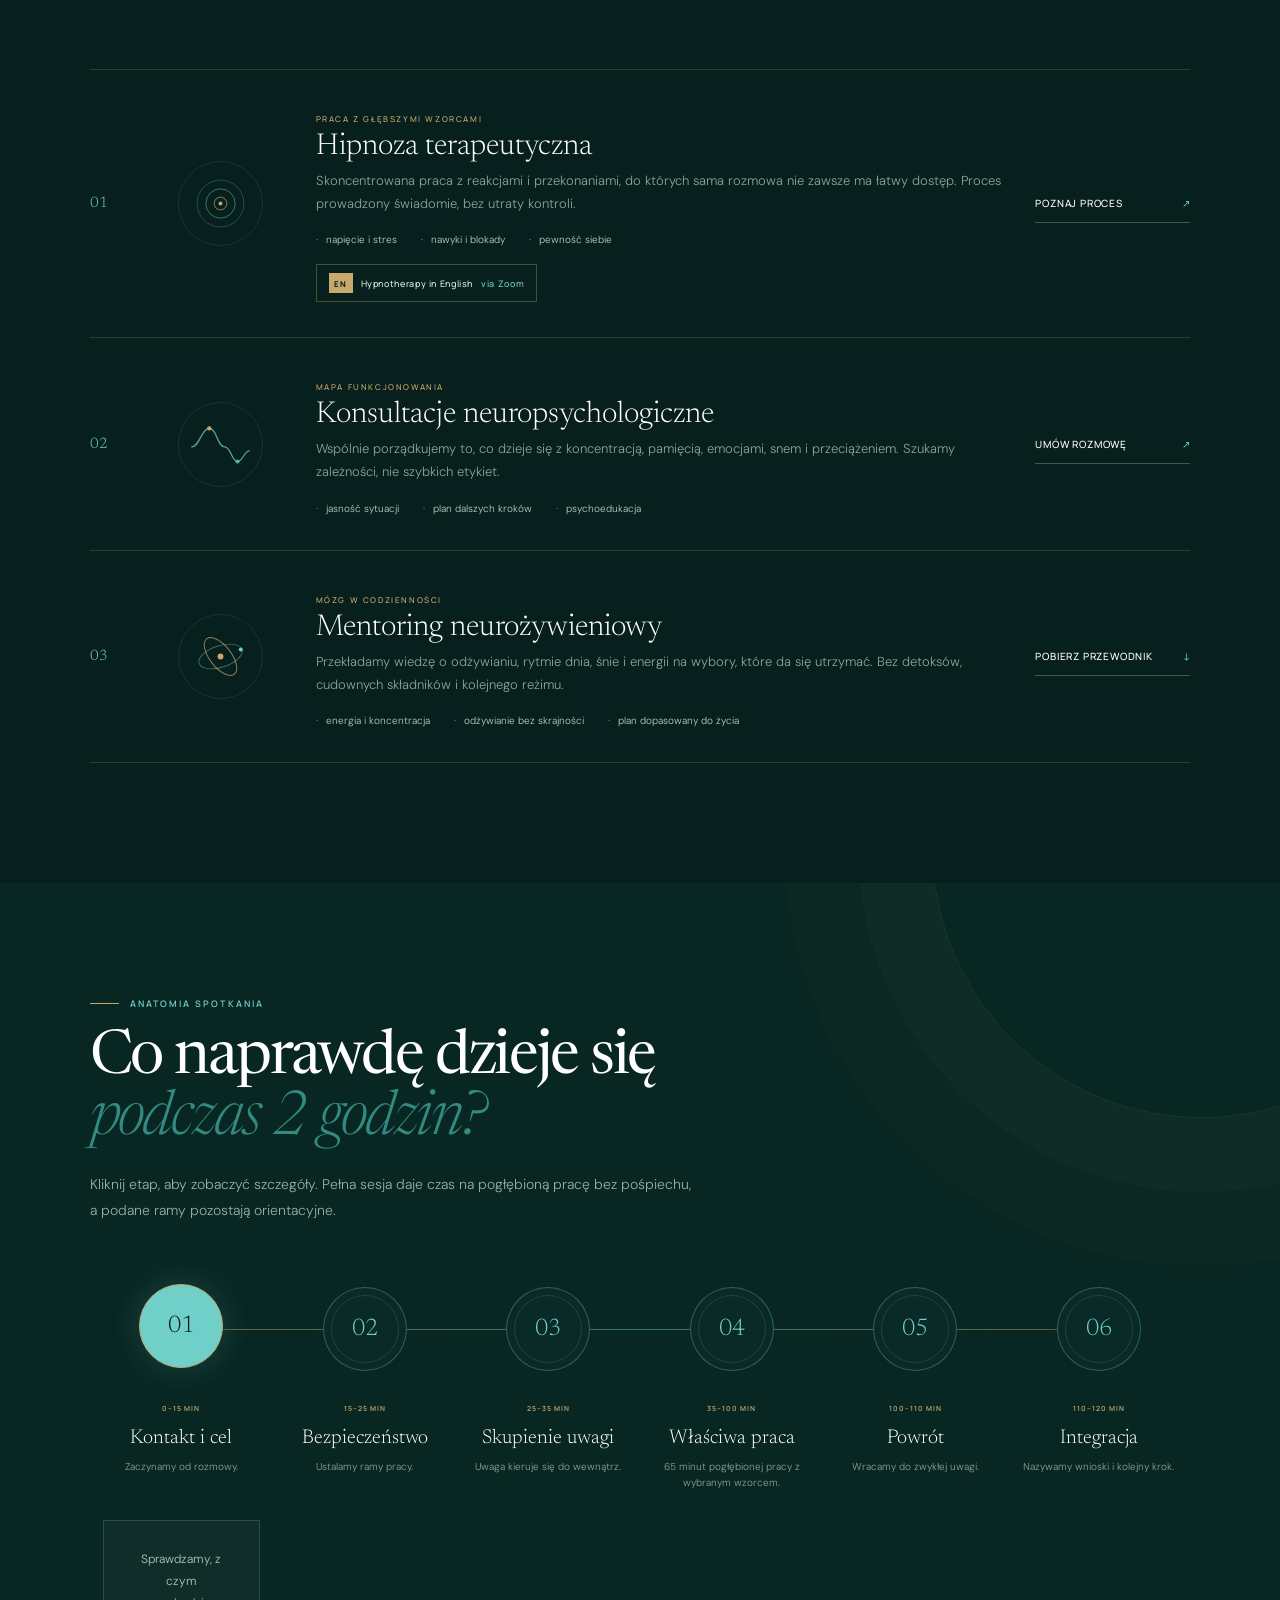
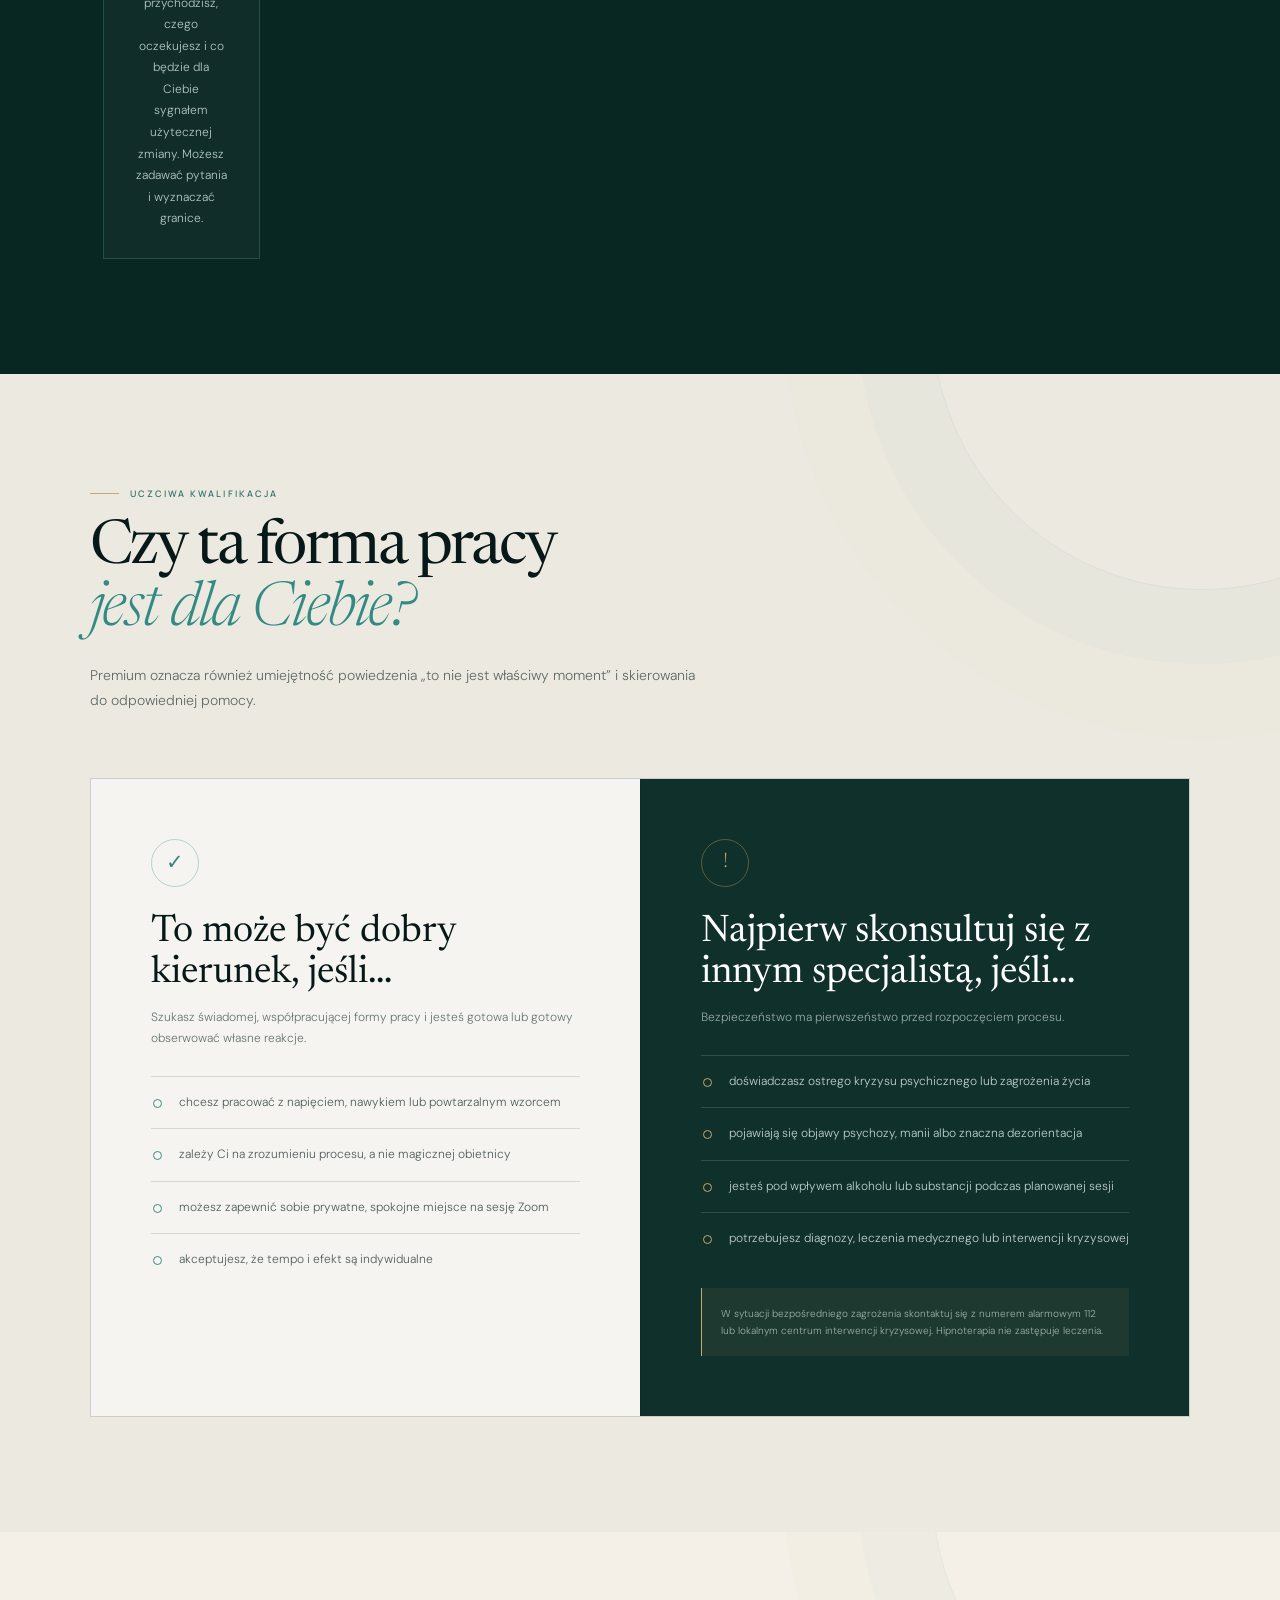
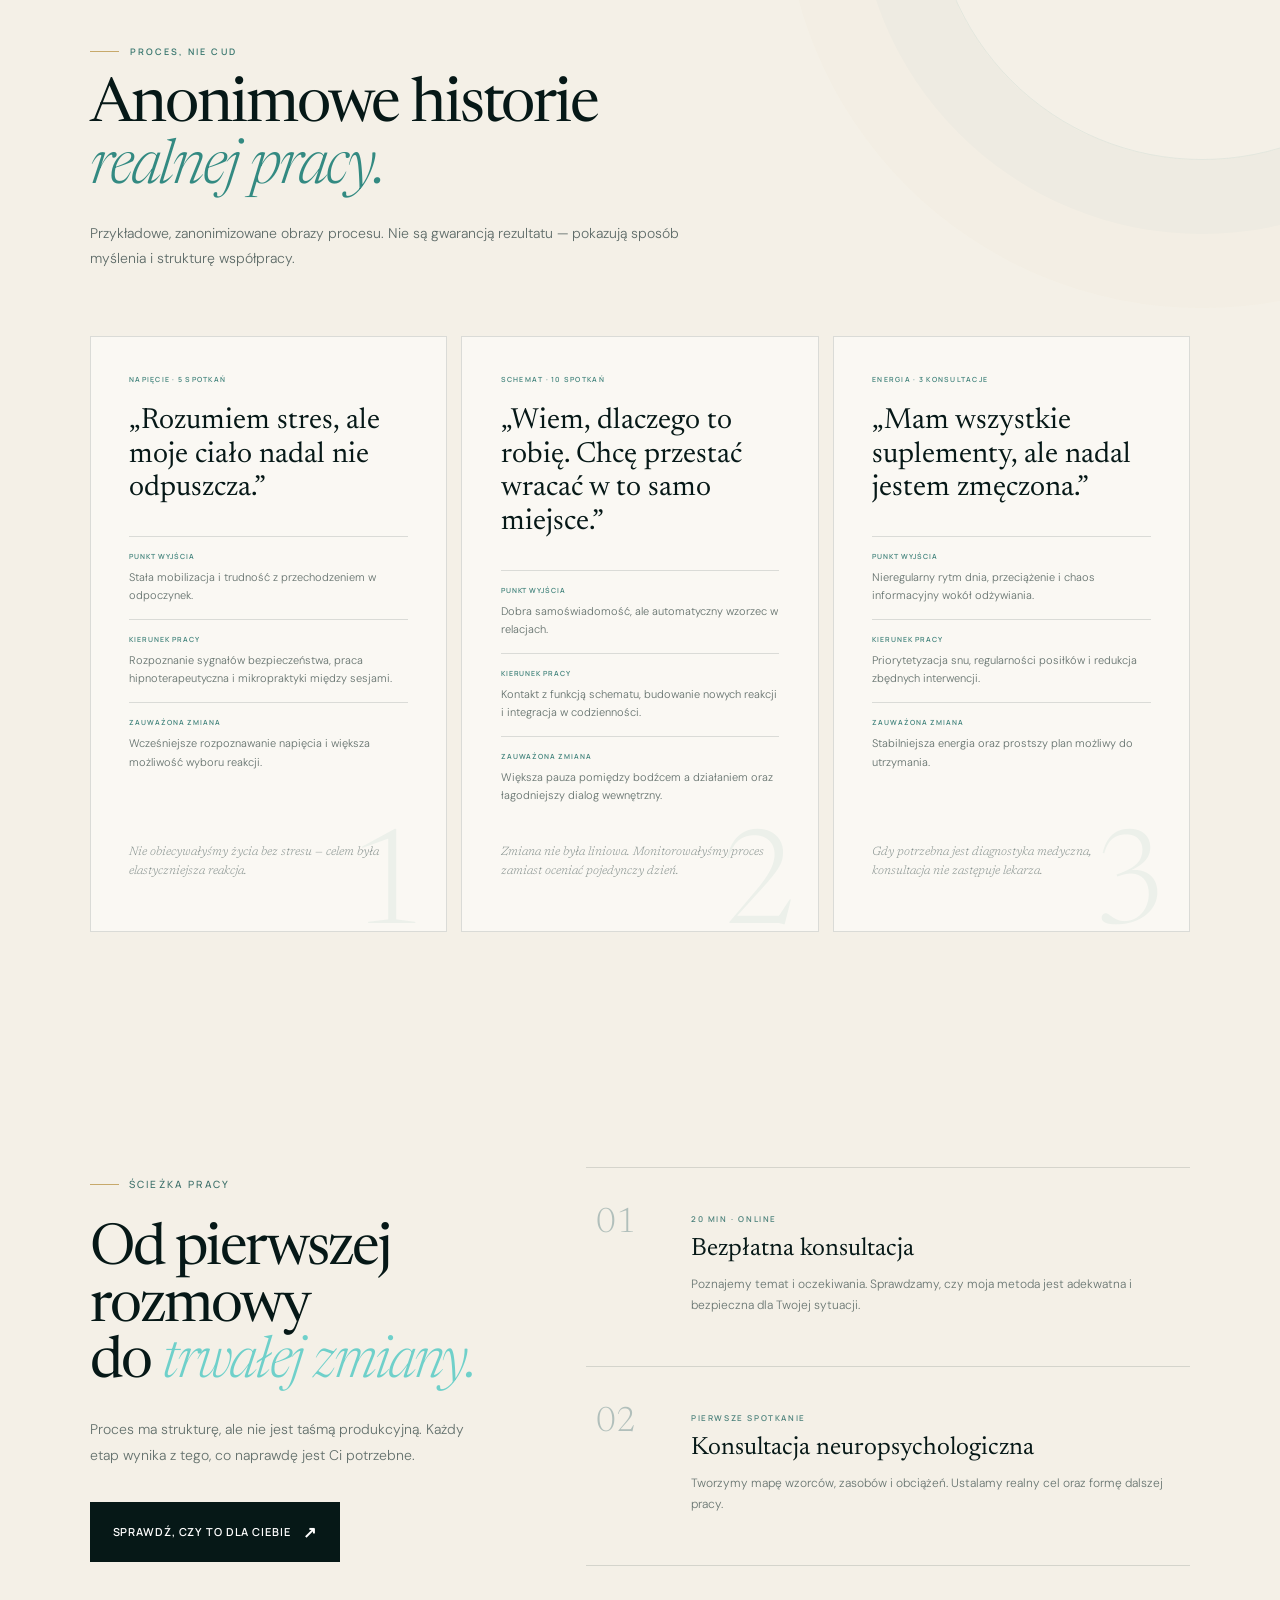
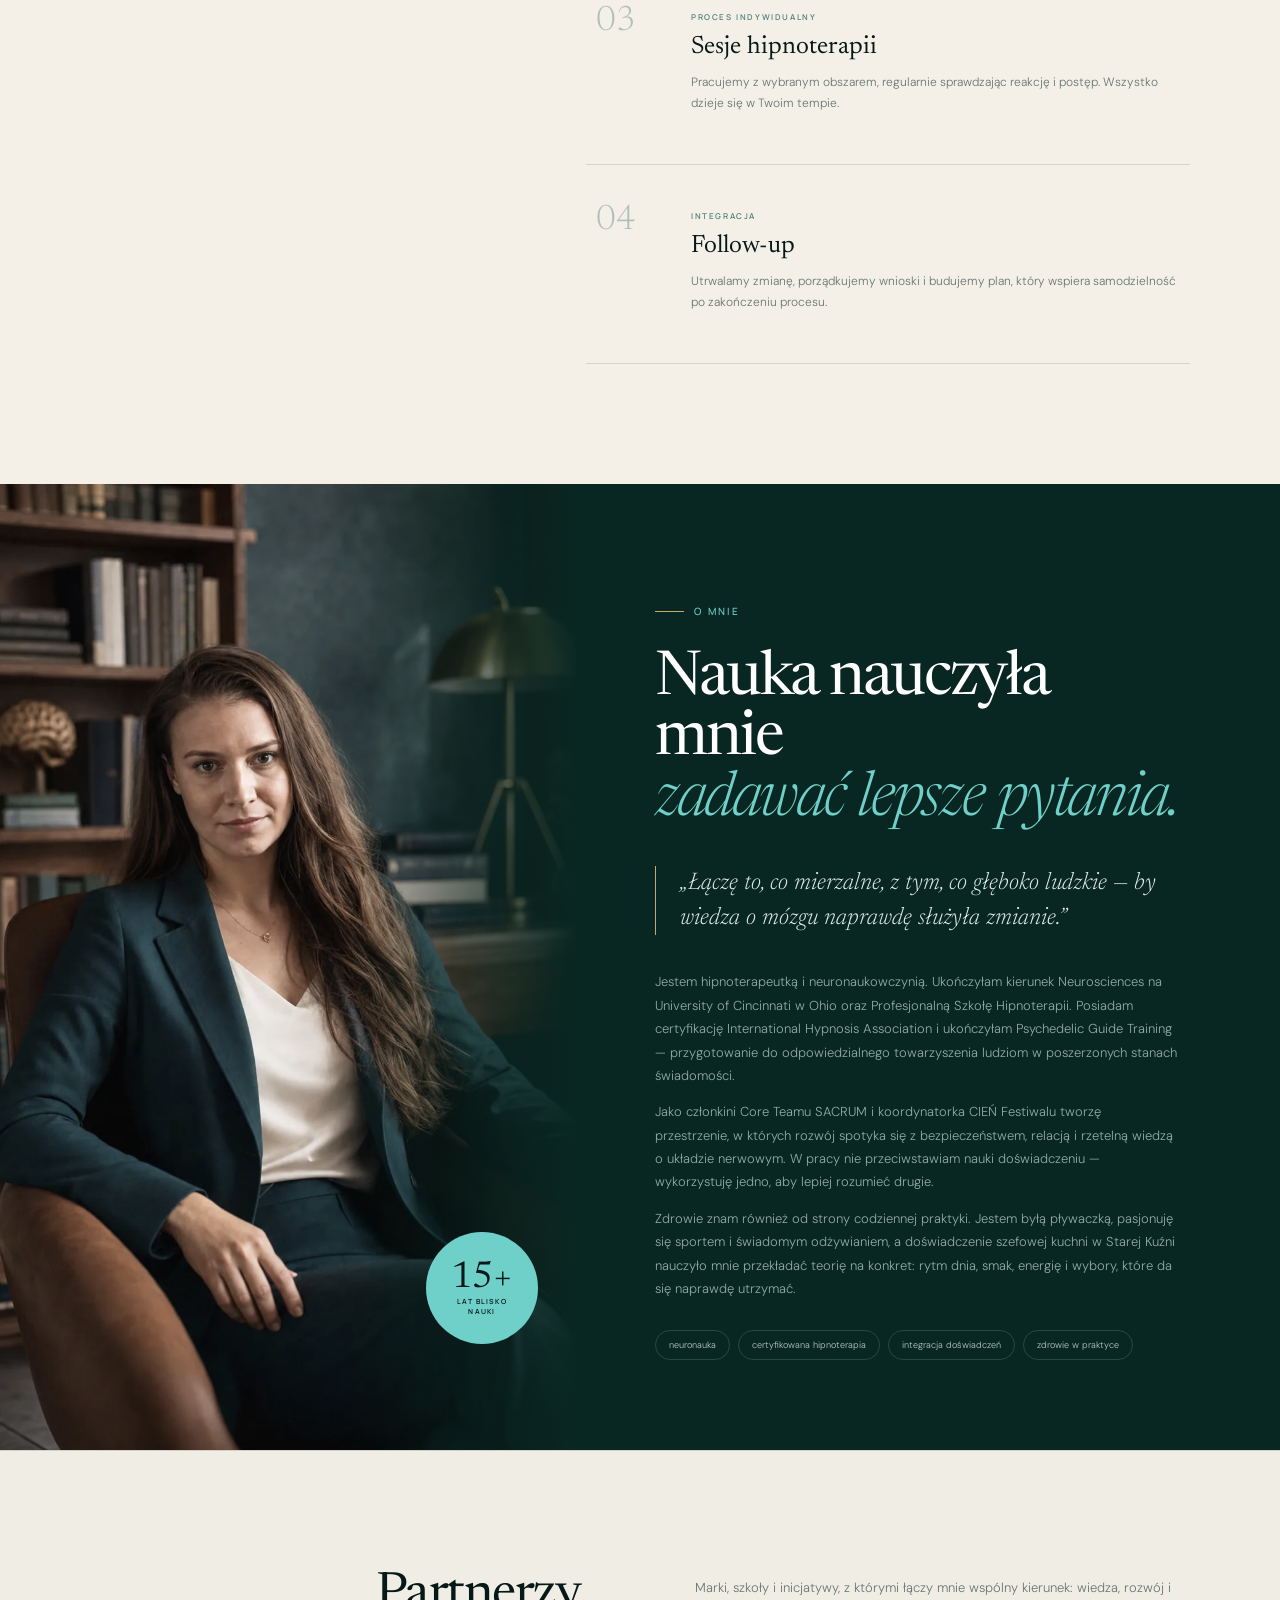
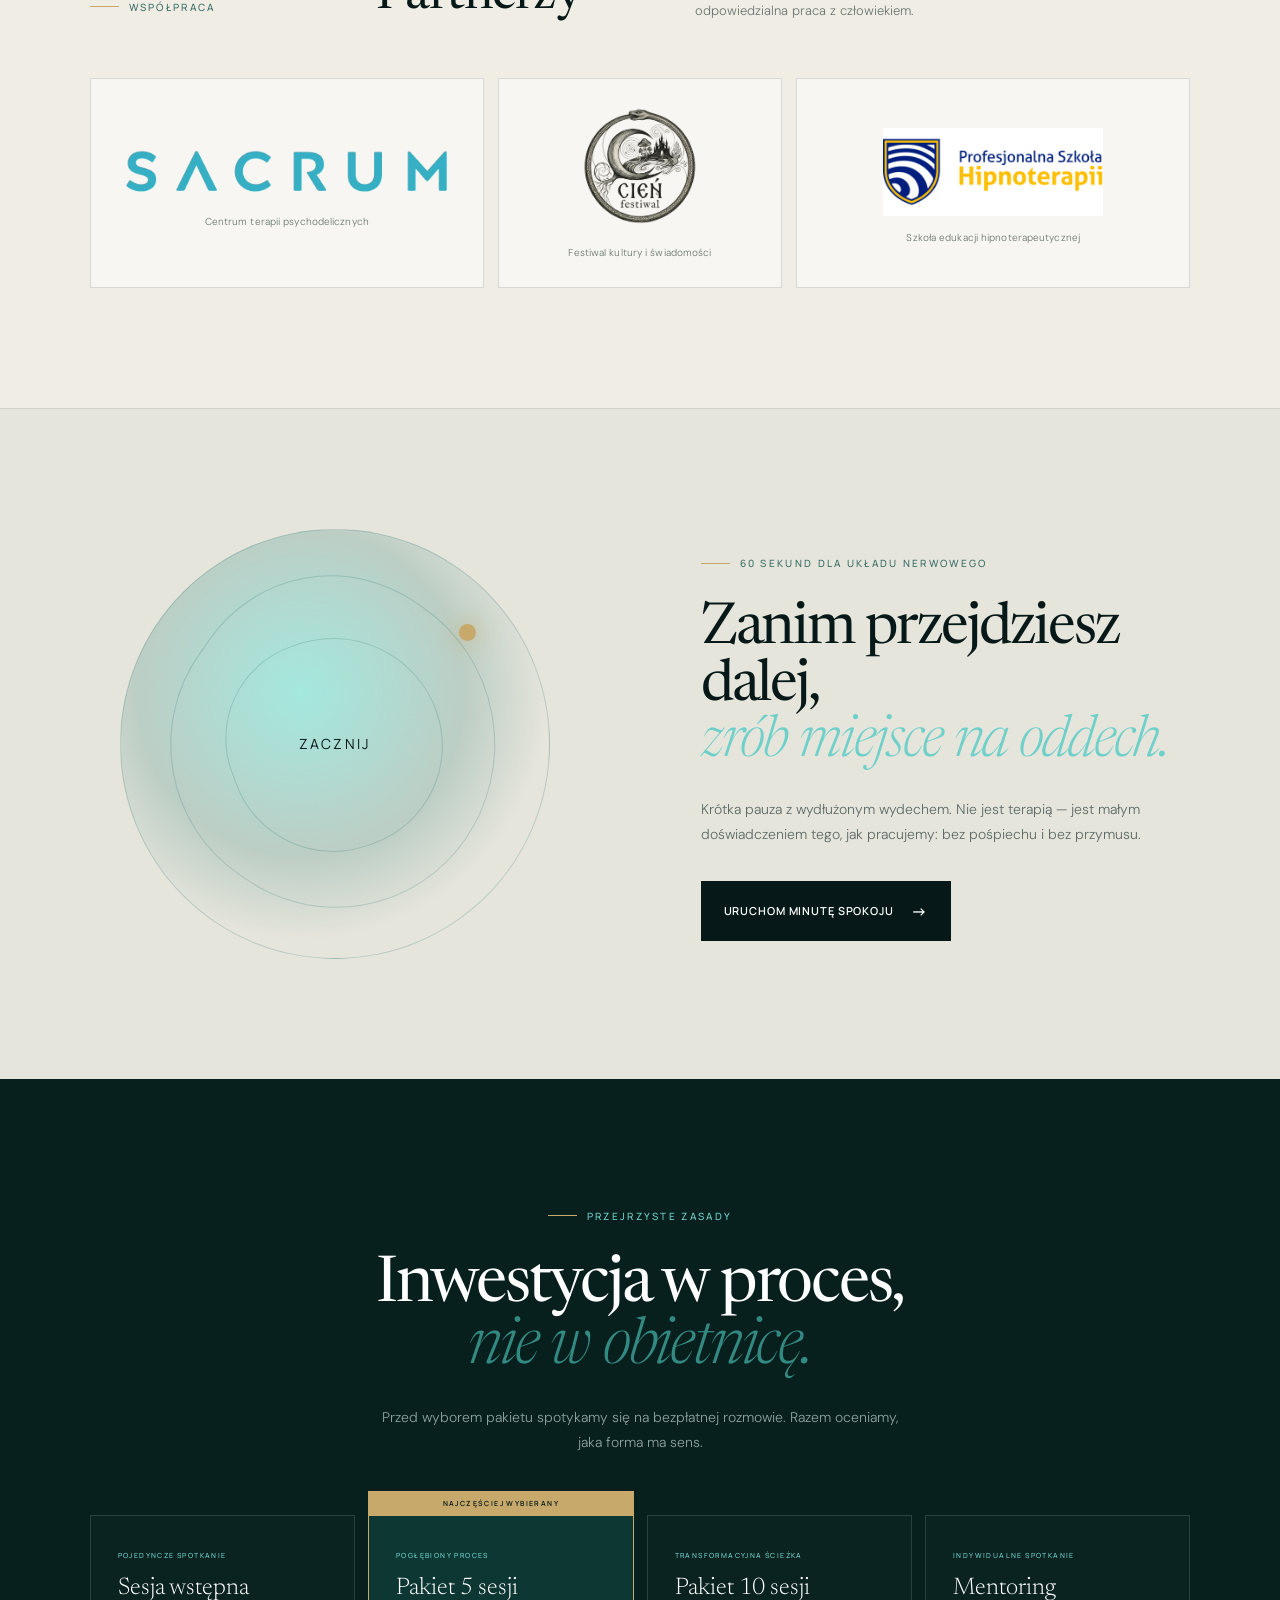
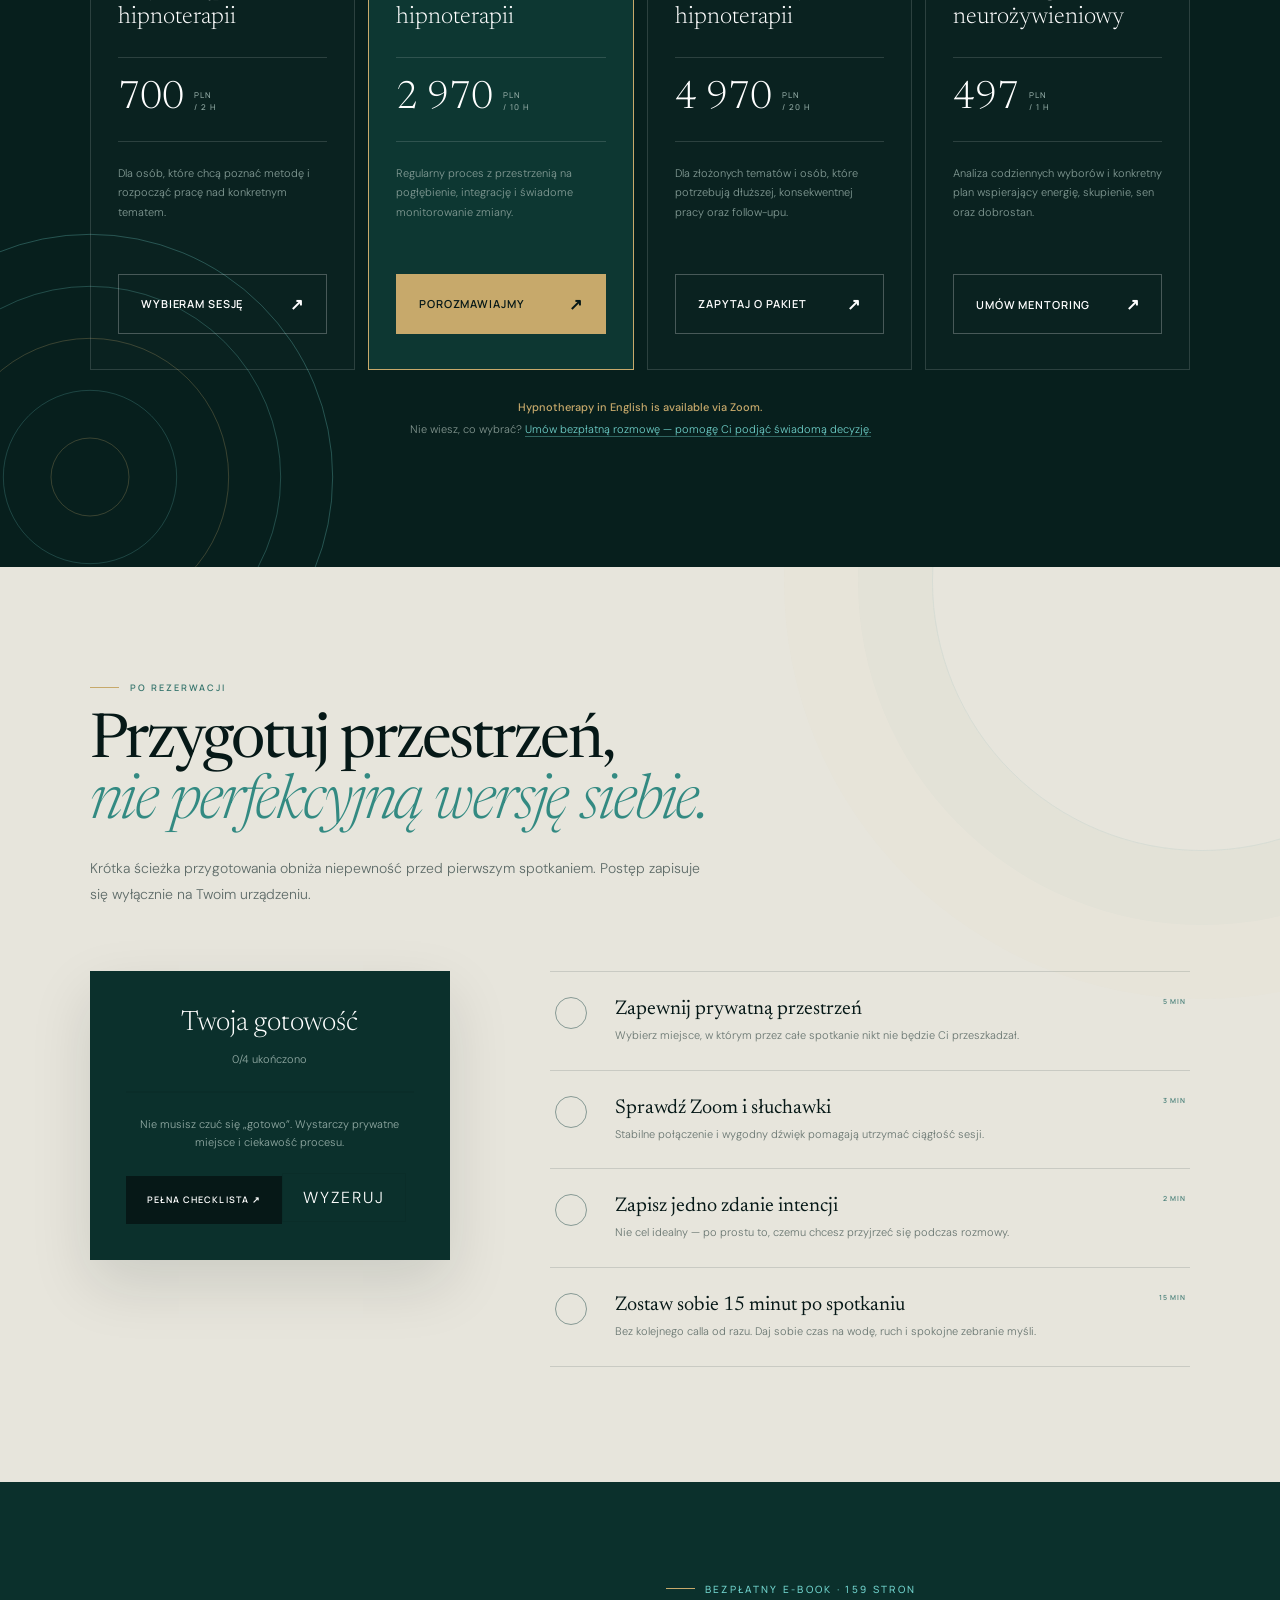
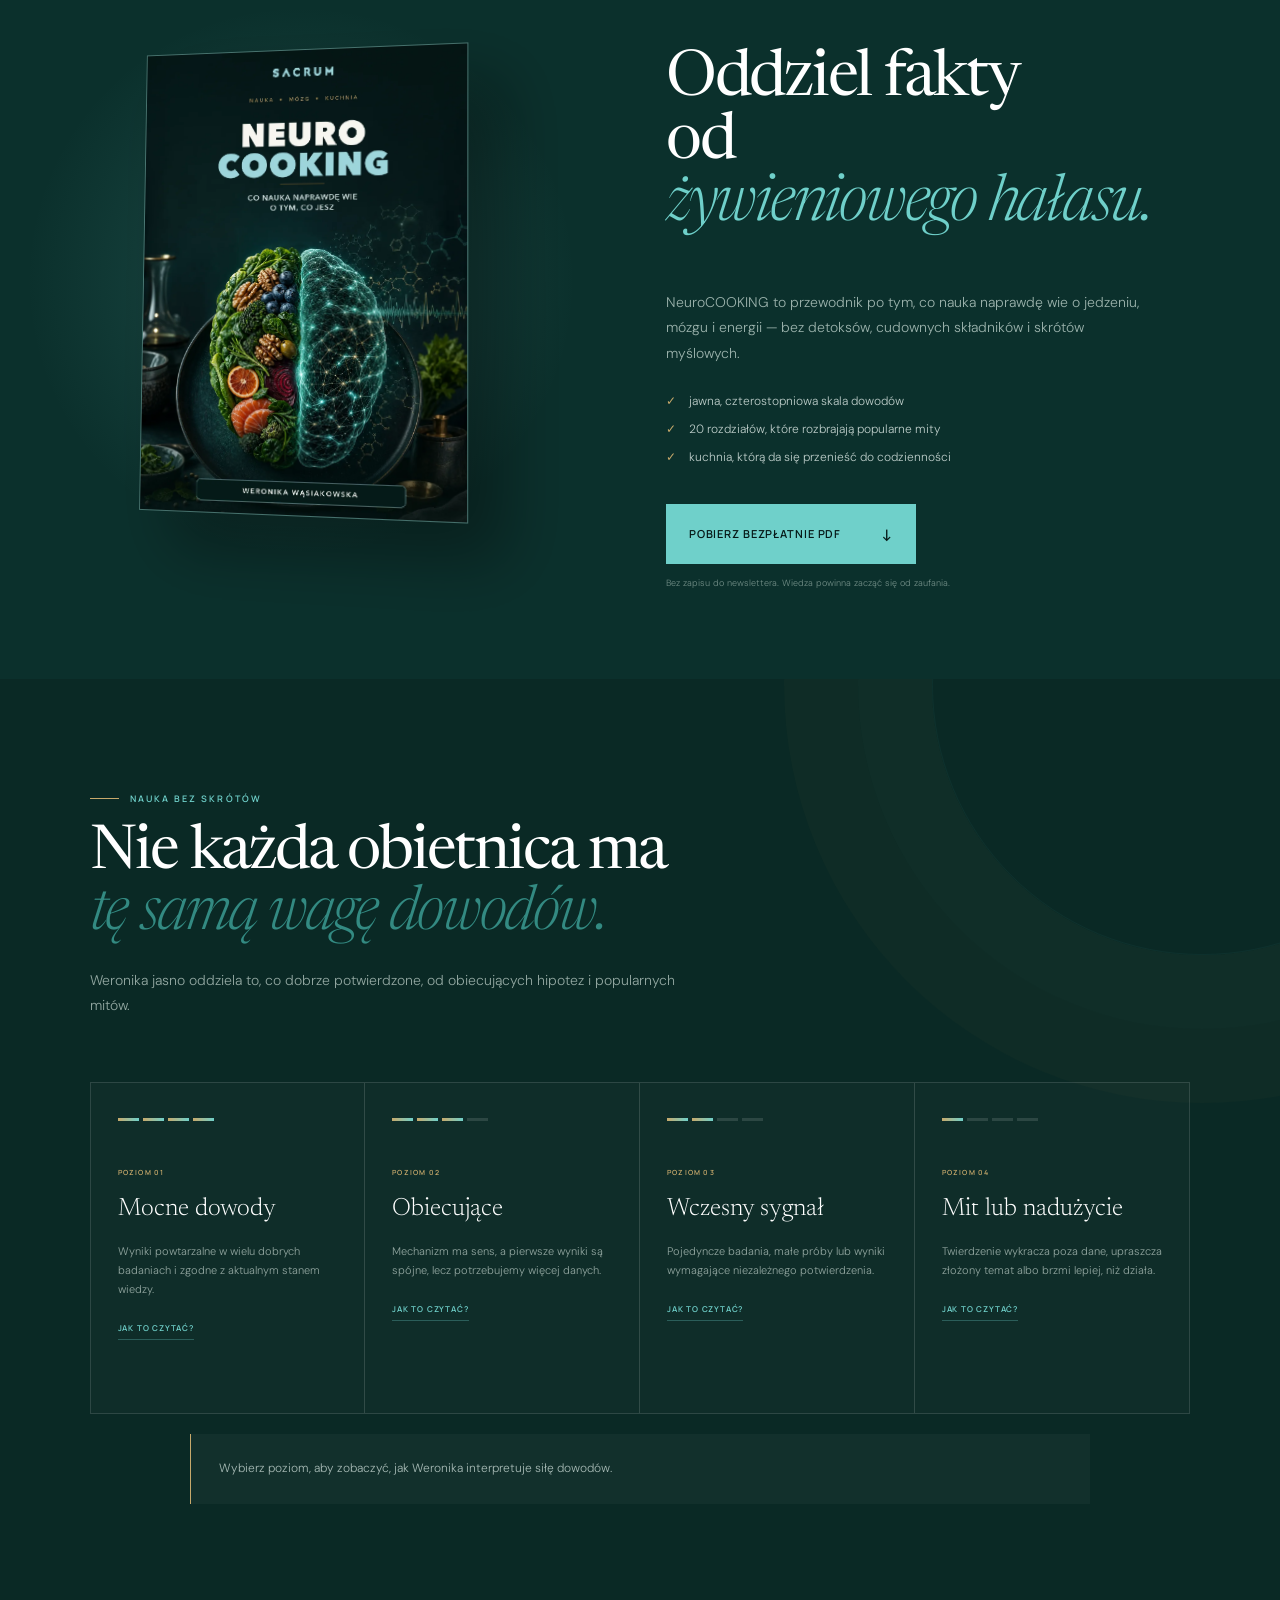
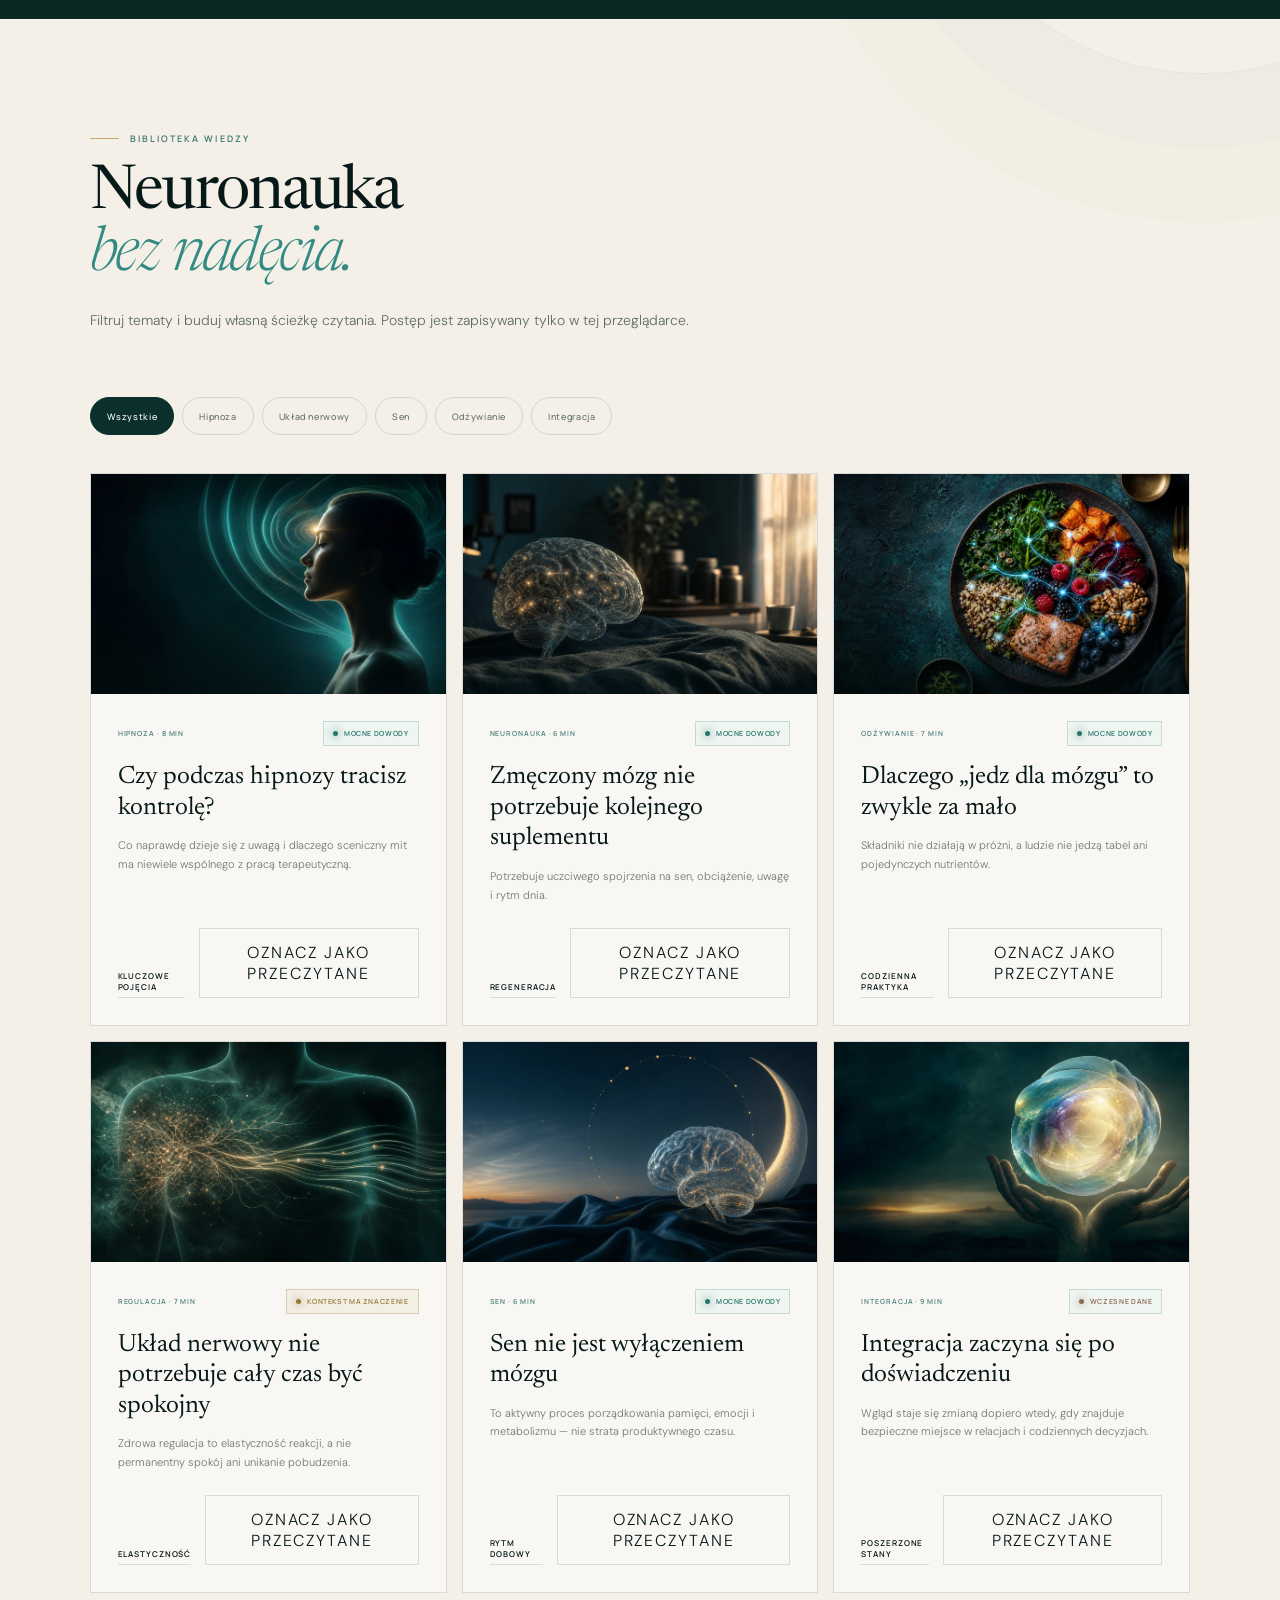
==== commit 1135620a: "fix: kompletny przegląd strony — 10 poprawek z roastu + neuro-dekoracje - cal.com (404) zamienione n" ====
--- a/index.html
+++ b/index.html
@@ -8,6 +8,25 @@
   <title>Weronika Wąsiakowska — neuronauka, która służy zmianie</title>
   <link rel="alternate" hreflang="pl" href="index.html">
   <link rel="alternate" hreflang="en" href="en.html">
+  <link rel="canonical" href="https://www.weronikawasiakowska.com/">
+  <meta property="og:type" content="website">
+  <meta property="og:site_name" content="Weronika Wąsiakowska">
+  <meta property="og:locale" content="pl_PL">
+  <meta property="og:locale:alternate" content="en_US">
+  <meta property="og:url" content="https://www.weronikawasiakowska.com/">
+  <meta property="og:title" content="Weronika Wąsiakowska — neuronauka, która służy zmianie">
+  <meta property="og:description" content="Hipnoza terapeutyczna, konsultacje neuropsychologiczne i mentoring neurożywieniowy. Praca oparta na wiedzy, uważności i indywidualnym procesie.">
+  <meta property="og:image" content="https://www.weronikawasiakowska.com/assets/og-image.jpg">
+  <meta property="og:image:width" content="1200">
+  <meta property="og:image:height" content="630">
+  <meta name="twitter:card" content="summary_large_image">
+  <meta name="twitter:title" content="Weronika Wąsiakowska — neuronauka, która służy zmianie">
+  <meta name="twitter:description" content="Hipnoza terapeutyczna, konsultacje neuropsychologiczne i mentoring neurożywieniowy.">
+  <meta name="twitter:image" content="https://www.weronikawasiakowska.com/assets/og-image.jpg">
+  <link rel="icon" href="favicon.ico" sizes="any">
+  <link rel="icon" type="image/png" sizes="32x32" href="assets/favicon-32x32.png">
+  <link rel="icon" type="image/png" sizes="16x16" href="assets/favicon-16x16.png">
+  <link rel="apple-touch-icon" href="assets/apple-touch-icon.png">
   <link rel="preconnect" href="https://fonts.googleapis.com">
   <link rel="preconnect" href="https://fonts.gstatic.com" crossorigin>
   <link href="https://fonts.googleapis.com/css2?family=DM+Sans:wght@300;400;500;600&amp;family=Manrope:wght@400;500;600;700&amp;family=Newsreader:ital,opsz,wght@0,6..72,300;0,6..72,400;1,6..72,300&amp;display=swap" rel="stylesheet">
@@ -31,19 +50,19 @@
       <a href="#kontakt">Kontakt</a>
     </nav>
     <div class="lang-switch" aria-label="Wybór języka"><span aria-current="page">PL</span><a href="en.html" lang="en">EN</a></div>
-    <a class="header-cta cal-link" href="https://cal.com/weronika-wasiakowska" target="_blank" rel="noopener">Bezpłatna konsultacja <span>↗</span></a>
+    <a class="header-cta cal-link" href="#rezerwacja">Bezpłatna konsultacja <span>↗</span></a>
   </header>
 
   <main>
     <section class="hero" aria-labelledby="hero-title">
-      <img class="hero-neuro" src="assets/neuro-hero.png" alt="" aria-hidden="true">
+      <img class="hero-neuro" src="assets/neuro-hero.webp" alt="" aria-hidden="true">
       <div class="hero-glow" aria-hidden="true"></div>
       <div class="hero-content">
         <p class="eyebrow"><span></span> Neuronauka × hipnoza terapeutyczna</p>
         <h1 id="hero-title">Twój umysł nie jest<br>problemem do <em>naprawy.</em></h1>
         <p class="hero-lead">Jest systemem, który można zrozumieć. Łączę wiedzę o mózgu, pracę z nieświadomymi wzorcami i codzienne wybory, by zmiana była głęboka — i możliwa do utrzymania.</p>
         <div class="hero-actions">
-          <a class="button button-primary cal-link" href="https://cal.com/weronika-wasiakowska" target="_blank" rel="noopener">Umów bezpłatne 20 minut <span>↗</span></a>
+          <a class="button button-primary cal-link" href="#rezerwacja">Umów bezpłatne 20 minut <span>↗</span></a>
           <a class="text-link" href="#metoda">Zobacz, jak pracuję <span>↓</span></a>
         </div>
         <div class="hero-proof">
@@ -53,7 +72,7 @@
       </div>
       <aside class="hero-portrait">
         <div class="portrait-orbit" aria-hidden="true"></div>
-        <img src="assets/weronika-hero-v2.png" alt="Weronika Wąsiakowska">
+        <img src="assets/weronika-hero-v2.webp" alt="Weronika Wąsiakowska" fetchpriority="high">
         <div class="portrait-caption"><span>Weronika Wąsiakowska</span><small>NEURONAUKOWCZYNI · HIPNOTERAPEUTKA</small></div>
         <div class="signal-card"><span class="signal-dot"></span><div><small>METODA PRACY</small><strong>Nauka, relacja, zmiana</strong></div></div>
       </aside>
@@ -82,7 +101,7 @@
       <div class="compass-result" id="compass-result" role="tabpanel" aria-live="polite">
         <div class="result-index">01</div>
         <div><p>REKOMENDOWANY PIERWSZY KROK</p><h3>Konsultacja neuropsychologiczna</h3><span>Porządkujemy objawy, kontekst i codzienne obciążenia. Powstaje mapa procesu — nie etykieta.</span></div>
-        <a class="circle-link cal-link" href="https://cal.com/weronika-wasiakowska" target="_blank" rel="noopener" aria-label="Umów konsultację">↗</a>
+        <a class="circle-link cal-link" href="#rezerwacja" aria-label="Umów konsultację">↗</a>
       </div>
     </section>
 
@@ -97,7 +116,7 @@
           <div class="checkin-question" data-checkin-step hidden><span class="question-number">04 · EMOCJE</span><h3>Gdy pojawia się trudna emocja, co dzieje się jako pierwsze?</h3><div class="checkin-options"><button class="checkin-option" data-checkin-answer data-domain="regulation" data-score="2">Ciało reaguje szybciej niż myśli</button><button class="checkin-option" data-checkin-answer data-domain="patterns" data-score="2">Powtarzam znany schemat relacyjny</button><button class="checkin-option" data-checkin-answer data-domain="energy" data-score="2">Wyłączam się i tracę napęd</button><button class="checkin-option" data-checkin-answer data-domain="food" data-score="2">Reguluję ją jedzeniem lub kontrolą</button></div></div>
           <div class="checkin-question" data-checkin-step hidden><span class="question-number">05 · ZMIANA</span><h3>Co najbardziej utrudnia Ci wprowadzenie zmiany?</h3><div class="checkin-options"><button class="checkin-option" data-checkin-answer data-domain="regulation" data-score="2">Brak poczucia bezpieczeństwa</button><button class="checkin-option" data-checkin-answer data-domain="patterns" data-score="2">Wiem co robić, ale wracam do starego</button><button class="checkin-option" data-checkin-answer data-domain="energy" data-score="2">Brak zasobów i przeciążenie</button><button class="checkin-option" data-checkin-answer data-domain="food" data-score="2">Podejście „wszystko albo nic”</button></div></div>
           <div class="checkin-question" data-checkin-step hidden><span class="question-number">06 · PIERWSZY KROK</span><h3>Jakiego efektu potrzebujesz najbardziej właśnie teraz?</h3><div class="checkin-options"><button class="checkin-option" data-checkin-answer data-domain="regulation" data-score="3">Więcej spokoju w ciele</button><button class="checkin-option" data-checkin-answer data-domain="patterns" data-score="3">Przerwania powtarzalnego schematu</button><button class="checkin-option" data-checkin-answer data-domain="energy" data-score="3">Jasności, snu i stabilnej energii</button><button class="checkin-option" data-checkin-answer data-domain="food" data-score="3">Spokojniejszej relacji z jedzeniem</button></div></div>
-          <div class="checkin-result" data-checkin-results hidden aria-live="polite"><span data-checkin-live class="visually-hidden"></span><div data-checkin-result="regulation"><small>DOMINUJĄCY KIERUNEK</small><h3>Regulacja i poczucie bezpieczeństwa</h3><p>Twój system może potrzebować najpierw zejścia z ciągłej mobilizacji. Dobrym początkiem będzie konsultacja porządkująca obciążenia i sygnały ciała.</p></div><div data-checkin-result="patterns" hidden><small>DOMINUJĄCY KIERUNEK</small><h3>Praca z automatycznym wzorcem</h3><p>Wiesz już wiele, ale sama wiedza może nie wystarczać. Warto sprawdzić, czy hipnoza terapeutyczna pomoże dotrzeć do reakcji podtrzymującej schemat.</p></div><div data-checkin-result="energy" hidden><small>DOMINUJĄCY KIERUNEK</small><h3>Regeneracja, energia i uwaga</h3><p>Pierwszy krok to spojrzenie na sen, rytm dnia, obciążenie poznawcze i codzienne zasoby — bez dokładania kolejnej presji.</p></div><div data-checkin-result="food" hidden><small>DOMINUJĄCY KIERUNEK</small><h3>Relacja z jedzeniem i energią</h3><p>Możesz skorzystać na podejściu, które łączy wiedzę o mózgu z realnym życiem, bez dietetycznych skrajności i cudownych obietnic.</p></div><p class="feature-muted">Wynik nie stanowi diagnozy. Jeśli objawy są nasilone lub nagłe, skonsultuj je z odpowiednim specjalistą.</p><div class="checkin-nav"><button class="feature-action feature-action--light" data-checkin-restart>Powtórz</button><a class="feature-action cal-link" href="https://cal.com/weronika-wasiakowska" target="_blank" rel="noopener">Omów wynik ↗</a></div></div>
+          <div class="checkin-result" data-checkin-results hidden aria-live="polite"><span data-checkin-live class="visually-hidden"></span><div data-checkin-result="regulation"><small>DOMINUJĄCY KIERUNEK</small><h3>Regulacja i poczucie bezpieczeństwa</h3><p>Twój system może potrzebować najpierw zejścia z ciągłej mobilizacji. Dobrym początkiem będzie konsultacja porządkująca obciążenia i sygnały ciała.</p></div><div data-checkin-result="patterns" hidden><small>DOMINUJĄCY KIERUNEK</small><h3>Praca z automatycznym wzorcem</h3><p>Wiesz już wiele, ale sama wiedza może nie wystarczać. Warto sprawdzić, czy hipnoza terapeutyczna pomoże dotrzeć do reakcji podtrzymującej schemat.</p></div><div data-checkin-result="energy" hidden><small>DOMINUJĄCY KIERUNEK</small><h3>Regeneracja, energia i uwaga</h3><p>Pierwszy krok to spojrzenie na sen, rytm dnia, obciążenie poznawcze i codzienne zasoby — bez dokładania kolejnej presji.</p></div><div data-checkin-result="food" hidden><small>DOMINUJĄCY KIERUNEK</small><h3>Relacja z jedzeniem i energią</h3><p>Możesz skorzystać na podejściu, które łączy wiedzę o mózgu z realnym życiem, bez dietetycznych skrajności i cudownych obietnic.</p></div><p class="feature-muted">Wynik nie stanowi diagnozy. Jeśli objawy są nasilone lub nagłe, skonsultuj je z odpowiednim specjalistą.</p><div class="checkin-nav"><button class="feature-action feature-action--light" data-checkin-restart>Powtórz</button><a class="feature-action cal-link" href="#rezerwacja">Omów wynik ↗</a></div></div>
         </div>
       </div>
     </section>
@@ -116,7 +135,7 @@
         <article class="service-card">
           <div class="service-no">02</div><div class="service-icon waves" aria-hidden="true"><svg viewBox="0 0 85 85"><path d="M13 45 C21 45 23 26 31 26 C39 26 39 45 47 45 C53 45 54 60 60 60 C65 60 67 49 72 49"></path><circle class="dot" cx="31" cy="26" r="2.2"></circle><circle class="accent" cx="60" cy="60" r="2.2"></circle></svg></div>
           <div class="service-copy"><p>MAPA FUNKCJONOWANIA</p><h3>Konsultacje neuropsychologiczne</h3><span>Wspólnie porządkujemy to, co dzieje się z koncentracją, pamięcią, emocjami, snem i przeciążeniem. Szukamy zależności, nie szybkich etykiet.</span><ul><li>jasność sytuacji</li><li>plan dalszych kroków</li><li>psychoedukacja</li></ul></div>
-          <a class="cal-link" href="https://cal.com/weronika-wasiakowska" target="_blank" rel="noopener">Umów rozmowę <span>↗</span></a>
+          <a class="cal-link" href="#rezerwacja">Umów rozmowę <span>↗</span></a>
         </article>
         <article class="service-card">
           <div class="service-no">03</div><div class="service-icon orbit-icon" aria-hidden="true"><svg viewBox="0 0 85 85"><ellipse cx="42.5" cy="42.5" rx="23" ry="11" transform="rotate(-18 42.5 42.5)"></ellipse><ellipse class="accent" cx="42.5" cy="42.5" rx="23" ry="11" transform="rotate(52 42.5 42.5)"></ellipse><circle class="dot" cx="42.5" cy="42.5" r="3"></circle><circle class="accent-dot" cx="63.3" cy="35.4" r="2"></circle></svg></div>
@@ -153,7 +172,7 @@
         <p class="eyebrow dark"><span></span> Ścieżka pracy</p>
         <h2>Od pierwszej rozmowy<br>do <em>trwałej zmiany.</em></h2>
         <p>Proces ma strukturę, ale nie jest taśmą produkcyjną. Każdy etap wynika z tego, co naprawdę jest Ci potrzebne.</p>
-        <a class="button button-dark cal-link" href="https://cal.com/weronika-wasiakowska" target="_blank" rel="noopener">Sprawdź, czy to dla Ciebie <span>↗</span></a>
+        <a class="button button-dark cal-link" href="#rezerwacja">Sprawdź, czy to dla Ciebie <span>↗</span></a>
       </div>
       <div class="path-steps">
         <article><span>01</span><div><small>20 MIN · ONLINE</small><h3>Bezpłatna konsultacja</h3><p>Poznajemy temat i oczekiwania. Sprawdzamy, czy moja metoda jest adekwatna i bezpieczna dla Twojej sytuacji.</p></div></article>
@@ -164,7 +183,7 @@
     </section>
 
     <section class="about" id="o-mnie">
-      <div class="about-image"><img src="assets/weronika-editorial-v2.png" alt="Portret Weroniki Wąsiakowskiej"><div class="about-seal"><span>15+</span><small>LAT BLISKO<br>NAUKI</small></div></div>
+      <div class="about-image"><img src="assets/weronika-editorial-v2.webp" alt="Portret Weroniki Wąsiakowskiej" loading="lazy" decoding="async"><div class="about-seal"><span>15+</span><small>LAT BLISKO<br>NAUKI</small></div></div>
       <div class="about-copy">
         <p class="eyebrow"><span></span> O mnie</p>
         <h2>Nauka nauczyła mnie<br><em>zadawać lepsze pytania.</em></h2>
@@ -183,9 +202,9 @@
         <p>Marki, szkoły i inicjatywy, z którymi łączy mnie wspólny kierunek: wiedza, rozwój i odpowiedzialna praca z człowiekiem.</p>
       </div>
       <div class="partners-grid">
-        <div class="partner-card partner-sacrum"><img src="assets/partners/sacrum-logo.png" alt="SACRUM"></div>
-        <div class="partner-card partner-cien"><img src="assets/partners/cien-festiwal.png" alt="CIEŃ Festiwal"></div>
-        <div class="partner-card partner-psh"><img src="assets/partners/psh-logo.png" alt="Profesjonalna Szkoła Hipnoterapii"></div>
+        <div class="partner-card partner-sacrum"><img src="assets/partners/sacrum-logo.png" alt="SACRUM"><small>Centrum terapii psychodelicznych</small></div>
+        <div class="partner-card partner-cien"><img src="assets/partners/cien-festiwal.png" alt="CIEŃ Festiwal"><small>Festiwal kultury i świadomości</small></div>
+        <div class="partner-card partner-psh"><img src="assets/partners/psh-logo.png" alt="Profesjonalna Szkoła Hipnoterapii"><small>Szkoła edukacji hipnoterapeutycznej</small></div>
       </div>
     </section>
 
@@ -206,12 +225,12 @@
         <p>Przed wyborem pakietu spotykamy się na bezpłatnej rozmowie. Razem oceniamy, jaka forma ma sens.</p>
       </div>
       <div class="pricing-grid">
-        <article class="price-card"><small>POJEDYNCZE SPOTKANIE</small><h3>Sesja wstępna<br>hipnoterapii</h3><div class="price"><strong>700</strong><span>PLN<br>/ 2 H</span></div><p>Dla osób, które chcą poznać metodę i rozpocząć pracę nad konkretnym tematem.</p><a class="button button-outline cal-link" href="https://cal.com/weronika-wasiakowska" target="_blank" rel="noopener">Wybieram sesję <span>↗</span></a></article>
-        <article class="price-card popular"><div class="popular-label">NAJCZĘŚCIEJ WYBIERANY</div><small>POGŁĘBIONY PROCES</small><h3>Pakiet 5 sesji<br>hipnoterapii</h3><div class="price"><strong>2 970</strong><span>PLN<br>/ 10 H</span></div><p>Regularny proces z przestrzenią na pogłębienie, integrację i świadome monitorowanie zmiany.</p><a class="button button-gold cal-link" href="https://cal.com/weronika-wasiakowska" target="_blank" rel="noopener">Porozmawiajmy <span>↗</span></a></article>
-        <article class="price-card"><small>TRANSFORMACYJNA ŚCIEŻKA</small><h3>Pakiet 10 sesji<br>hipnoterapii</h3><div class="price"><strong>4 970</strong><span>PLN<br>/ 20 H</span></div><p>Dla złożonych tematów i osób, które potrzebują dłuższej, konsekwentnej pracy oraz follow-upu.</p><a class="button button-outline cal-link" href="https://cal.com/weronika-wasiakowska" target="_blank" rel="noopener">Zapytaj o pakiet <span>↗</span></a></article>
-        <article class="price-card nutrition"><small>INDYWIDUALNE SPOTKANIE</small><h3>Mentoring<br>neurożywieniowy</h3><div class="price"><strong>497</strong><span>PLN<br>/ 1 H</span></div><p>Analiza codziennych wyborów i konkretny plan wspierający energię, skupienie, sen oraz dobrostan.</p><a class="button button-outline cal-link" href="https://cal.com/weronika-wasiakowska" target="_blank" rel="noopener">Umów mentoring <span>↗</span></a></article>
-      </div>
-      <p class="pricing-note"><strong>Hypnotherapy in English is available via Zoom.</strong><br>Nie wiesz, co wybrać? <a class="cal-link" href="https://cal.com/weronika-wasiakowska" target="_blank" rel="noopener">Umów bezpłatną rozmowę — pomogę Ci podjąć świadomą decyzję.</a></p>
+        <article class="price-card"><small>POJEDYNCZE SPOTKANIE</small><h3>Sesja wstępna<br>hipnoterapii</h3><div class="price"><strong>700</strong><span>PLN<br>/ 2 H</span></div><p>Dla osób, które chcą poznać metodę i rozpocząć pracę nad konkretnym tematem.</p><a class="button button-outline cal-link" href="#rezerwacja">Wybieram sesję <span>↗</span></a></article>
+        <article class="price-card popular"><div class="popular-label">NAJCZĘŚCIEJ WYBIERANY</div><small>POGŁĘBIONY PROCES</small><h3>Pakiet 5 sesji<br>hipnoterapii</h3><div class="price"><strong>2 970</strong><span>PLN<br>/ 10 H</span></div><p>Regularny proces z przestrzenią na pogłębienie, integrację i świadome monitorowanie zmiany.</p><a class="button button-gold cal-link" href="#rezerwacja">Porozmawiajmy <span>↗</span></a></article>
+        <article class="price-card"><small>TRANSFORMACYJNA ŚCIEŻKA</small><h3>Pakiet 10 sesji<br>hipnoterapii</h3><div class="price"><strong>4 970</strong><span>PLN<br>/ 20 H</span></div><p>Dla złożonych tematów i osób, które potrzebują dłuższej, konsekwentnej pracy oraz follow-upu.</p><a class="button button-outline cal-link" href="#rezerwacja">Zapytaj o pakiet <span>↗</span></a></article>
+        <article class="price-card nutrition"><small>INDYWIDUALNE SPOTKANIE</small><h3>Mentoring<br>neurożywieniowy</h3><div class="price"><strong>497</strong><span>PLN<br>/ 1 H</span></div><p>Analiza codziennych wyborów i konkretny plan wspierający energię, skupienie, sen oraz dobrostan.</p><a class="button button-outline cal-link" href="#rezerwacja">Umów mentoring <span>↗</span></a></article>
+      </div>
+      <p class="pricing-note"><strong>Hypnotherapy in English is available via Zoom.</strong><br>Nie wiesz, co wybrać? <a class="cal-link" href="#rezerwacja">Umów bezpłatną rozmowę — pomogę Ci podjąć świadomą decyzję.</a></p>
     </section>
 
     <section class="prep-path feature-section" data-preparation-path data-preparation-id="homepage-pl" aria-labelledby="prep-title">
@@ -225,7 +244,7 @@
     </section>
 
     <section class="lead-magnet" id="neurocooking">
-      <div class="book-visual"><div class="book"><img src="assets/neurocooking-cover.png" alt="Okładka e-booka NeuroCOOKING Weroniki Wąsiakowskiej"></div></div>
+      <div class="book-visual"><div class="book"><img src="assets/neurocooking-cover.webp" alt="Okładka e-booka NeuroCOOKING Weroniki Wąsiakowskiej" loading="lazy" decoding="async"></div></div>
       <div class="lead-copy"><p class="eyebrow"><span></span> Bezpłatny e-book · 159 stron</p><h2>Oddziel fakty<br>od <em>żywieniowego hałasu.</em></h2><p>NeuroCOOKING to przewodnik po tym, co nauka naprawdę wie o jedzeniu, mózgu i energii — bez detoksów, cudownych składników i skrótów myślowych.</p><ul><li><span>✓</span> jawna, czterostopniowa skala dowodów</li><li><span>✓</span> 20 rozdziałów, które rozbrajają popularne mity</li><li><span>✓</span> kuchnia, którą da się przenieść do codzienności</li></ul><a class="button button-primary" href="assets/NeuroCOOKING-Weronika-Wasiakowska.pdf" download>Pobierz bezpłatnie PDF <span>↓</span></a><small>Bez zapisu do newslettera. Wiedza powinna zacząć się od zaufania.</small></div>
     </section>
 
@@ -259,9 +278,25 @@
       <div class="journal-shell"><form class="journal-form" data-journal-form><h3>Dzisiejszy check-in</h3><div class="journal-field"><label for="j-tension">Napięcie <span>1 spokojnie · 10 bardzo wysoko</span></label><input id="j-tension" name="tension" type="range" min="1" max="10" value="5"></div><div class="journal-field"><label for="j-sleep">Jakość snu <span>1 słabo · 10 świetnie</span></label><input id="j-sleep" name="sleep" type="range" min="1" max="10" value="5"></div><div class="journal-field"><label for="j-energy">Energia <span>1 niska · 10 stabilna</span></label><input id="j-energy" name="energy" type="range" min="1" max="10" value="5"></div><div class="journal-field"><label for="j-focus">Jasność uwagi <span>1 mgła · 10 klarownie</span></label><input id="j-focus" name="focus" type="range" min="1" max="10" value="5"></div><div class="journal-field"><label for="j-reflection">Jedno zdanie dla siebie</label><textarea id="j-reflection" name="reflection" placeholder="Co dziś najbardziej wpływa na Twój system?"></textarea></div><button class="feature-action" type="submit">Zapisz lokalnie</button><p class="form-status" data-journal-status aria-live="polite"></p><p class="privacy-note">Dane nie opuszczają tej przeglądarki i nie są przesyłane do Weroniki.</p></form><div class="journal-insights"><h3>Twój lokalny zapis</h3><div class="journal-averages" data-journal-chart></div><div class="journal-history" data-journal-history></div><div class="journal-tools"><button class="feature-action feature-action--light" type="button" data-journal-export data-export-format="text">Eksport TXT</button><button class="feature-action feature-action--light" type="button" data-journal-export data-export-format="json">Eksport JSON</button><button class="feature-action feature-action--light" type="button" data-journal-clear>Wyczyść</button></div></div></div>
     </section>
 
+    <section class="booking-section feature-section" id="rezerwacja" aria-labelledby="booking-title">
+      <div class="feature-heading"><p class="feature-kicker">Rezerwacja</p><h2 id="booking-title">Umów się<br><em>na pierwszy krok.</em></h2><p>Kalendarz online jest w przygotowaniu. Do tego czasu odpowiadam osobiście — zwykle w ciągu 24 godzin.</p></div>
+      <!-- CAL_EMBED_PLACEHOLDER: gdy konto Cal.com będzie gotowe, podmień .booking-placeholder na embed (data-cal-link="weronika-wasiakowska") -->
+      <div class="booking-shell" data-cal-link="weronika-wasiakowska">
+        <div class="booking-placeholder">
+          <div class="booking-placeholder__icon" aria-hidden="true"><svg viewBox="0 0 85 85"><circle cx="42.5" cy="42.5" r="24"></circle><circle cx="42.5" cy="42.5" r="15"></circle><circle class="accent" cx="42.5" cy="42.5" r="6.5"></circle><circle class="dot" cx="42.5" cy="42.5" r="2"></circle></svg></div>
+          <h3>Kalendarz online — wkrótce</h3>
+          <p>Napisz lub zadzwoń, a wspólnie znajdziemy dogodny termin bezpłatnej rozmowy.</p>
+          <div class="booking-actions">
+            <a class="button button-primary" href="mailto:hello@weronikawasiakowska.com">Napisz e-mail <span>↗</span></a>
+            <a class="button button-outline" href="tel:+48504947347">Zadzwoń <span>↗</span></a>
+          </div>
+        </div>
+      </div>
+    </section>
+
     <section class="contact-section feature-section" id="kontakt" aria-labelledby="contact-title">
-      <div class="feature-heading"><p class="feature-kicker">Kontakt bez pośpiechu</p><h2 id="contact-title">Możesz zacząć<br><em>od jednego pytania.</em></h2><p>Formularz przygotuje wiadomość w Twoim programie pocztowym. Nic nie zostanie wysłane bez Twojego potwierdzenia.</p></div>
-      <div class="contact-layout"><div class="contact-intro"><h3>Nie wiesz, która forma pracy będzie odpowiednia?</h3><p>Napisz krótko, z czym przychodzisz. Nie przesyłaj szczegółowej dokumentacji ani wrażliwych danych medycznych przez formularz.</p><span class="contact-detail"><small>E-mail</small><a href="mailto:hello@weronikawasiakowska.com">hello@weronikawasiakowska.com</a></span><span class="contact-detail"><small>Telefon</small><a href="tel:+48504947347">+48 504 947 347</a></span></div><form class="contact-form" data-contact-form><div class="contact-field"><label for="contact-name">Imię</label><input id="contact-name" name="name" autocomplete="name" required></div><div class="contact-field"><label for="contact-email">E-mail</label><input id="contact-email" name="email" type="email" autocomplete="email" required></div><div class="contact-field contact-field--wide"><label for="contact-subject">Temat</label><select id="contact-subject" name="subject" required><option value="">Wybierz temat</option><option>Hipnoza terapeutyczna</option><option>Konsultacja neuropsychologiczna</option><option>Mentoring neurożywieniowy</option><option>Hypnotherapy in English</option><option>Inne pytanie</option></select></div><div class="contact-field contact-field--wide"><label for="contact-message">Wiadomość</label><textarea id="contact-message" name="message" placeholder="Napisz kilka zdań — bez danych wrażliwych." required></textarea></div><label class="contact-consent"><input type="checkbox" name="consent" required><span>Rozumiem, że kliknięcie otworzy mój program pocztowy i wiadomość wyślę samodzielnie.</span></label><button class="feature-action" type="submit">Przygotuj wiadomość ↗</button><p class="form-status" data-contact-status aria-live="polite"></p></form></div>
+      <div class="feature-heading"><p class="feature-kicker">Kontakt bez pośpiechu</p><h2 id="contact-title">Możesz zacząć<br><em>od jednego pytania.</em></h2><p>Wiadomość trafi bezpośrednio na skrzynkę Weroniki. Odpowiadam osobiście, zwykle w ciągu 24 godzin.</p></div>
+      <div class="contact-layout"><div class="contact-intro"><h3>Nie wiesz, która forma pracy będzie odpowiednia?</h3><p>Napisz krótko, z czym przychodzisz. Nie przesyłaj szczegółowej dokumentacji ani wrażliwych danych medycznych przez formularz.</p><span class="contact-detail"><small>E-mail</small><a href="mailto:hello@weronikawasiakowska.com">hello@weronikawasiakowska.com</a></span><span class="contact-detail"><small>Telefon</small><a href="tel:+48504947347">+48 504 947 347</a></span></div><form class="contact-form" data-contact-form><div class="contact-field"><label for="contact-name">Imię</label><input id="contact-name" name="name" autocomplete="name" required></div><div class="contact-field"><label for="contact-email">E-mail</label><input id="contact-email" name="email" type="email" autocomplete="email" required></div><div class="contact-field contact-field--wide"><label for="contact-subject">Temat</label><select id="contact-subject" name="subject" required><option value="">Wybierz temat</option><option>Hipnoza terapeutyczna</option><option>Konsultacja neuropsychologiczna</option><option>Mentoring neurożywieniowy</option><option>Hypnotherapy in English</option><option>Inne pytanie</option></select></div><div class="contact-field contact-field--wide"><label for="contact-message">Wiadomość</label><textarea id="contact-message" name="message" placeholder="Napisz kilka zdań — bez danych wrażliwych." required></textarea></div><label class="contact-consent"><input type="checkbox" name="consent" required><span>Rozumiem, że wiadomość trafi bezpośrednio na skrzynkę Weroniki.</span></label><button class="feature-action" type="submit">Wyślij wiadomość ↗</button><p class="form-status" data-contact-status aria-live="polite"></p></form></div>
     </section>
 
     <section class="faq section">
@@ -276,8 +311,8 @@
     </section>
 
     <section class="final-cta" id="final-call">
-      <img src="assets/neuro-hero.png" alt="" aria-hidden="true">
-      <div><p class="eyebrow"><span></span> Pierwszy krok niczego nie zobowiązuje</p><h2>Nie musisz wiedzieć,<br>od czego zacząć.<br><em>Wystarczy, że zaczniesz.</em></h2><p>20 minut spokojnej rozmowy. Bez sprzedażowego skryptu. Bez presji. Z miejscem na Twoje pytania.</p><a class="button button-primary cal-link" href="https://cal.com/weronika-wasiakowska" target="_blank" rel="noopener">Umów bezpłatną konsultację <span>↗</span></a></div>
+      <img src="assets/neuro-hero.webp" alt="" aria-hidden="true" loading="lazy">
+      <div><p class="eyebrow"><span></span> Pierwszy krok niczego nie zobowiązuje</p><h2>Nie musisz wiedzieć,<br>od czego zacząć.<br><em>Wystarczy, że zaczniesz.</em></h2><p>20 minut spokojnej rozmowy. Bez sprzedażowego skryptu. Bez presji. Z miejscem na Twoje pytania.</p><a class="button button-primary cal-link" href="#rezerwacja">Umów bezpłatną konsultację <span>↗</span></a></div>
     </section>
   </main>
 
@@ -285,10 +320,10 @@
     <div class="footer-brand"><a class="official-logo-lockup" href="#top" aria-label="Weronika Wąsiakowska — strona główna"><img src="assets/brand/weronika-lockup.png" alt="Weronika Wąsiakowska — Hipnoterapia i Neuronauka"></a><p>Neuronauka, hipnoza terapeutyczna<br>i codzienność, która wspiera zmianę.</p></div>
     <div><small>NAWIGACJA</small><a href="#metoda">Metoda</a><a href="#wspolpraca">Współpraca</a><a href="#o-mnie">O mnie</a><a href="#cennik">Cennik</a></div>
     <div><small>KONTAKT</small><a href="mailto:hello@weronikawasiakowska.com">hello@weronikawasiakowska.com</a><a href="#kontakt">Formularz kontaktowy</a><a href="#blog">Biblioteka wiedzy</a></div>
-    <div><small>FORMALNOŚCI</small><span>Polityka prywatności · do uzupełnienia</span><span>Regulamin · do uzupełnienia</span></div>
-    <p class="footer-bottom">© <span id="year"></span> Weronika Wąsiakowska <span>Strona ma charakter edukacyjny i nie zastępuje porady medycznej.</span></p>
+    <div><small>FORMALNOŚCI</small><a href="privacy-policy.html">Polityka prywatności</a><a href="terms.html">Regulamin</a></div>
+    <p class="footer-bottom"><span>© <span id="year"></span> Weronika Wąsiakowska</span><span>Strona ma charakter edukacyjny i nie zastępuje porady medycznej.</span></p>
   </footer>
-  <a class="floating-cal cal-link" href="https://cal.com/weronika-wasiakowska" target="_blank" rel="noopener" aria-label="Bezpłatna konsultacja, 20 minut online"><span class="pulse"></span><b>Bezpłatna konsultacja</b><small>20 minut · online</small><i>↗</i></a>
+  <a class="floating-cal cal-link" href="#rezerwacja" aria-label="Bezpłatna konsultacja, 20 minut online"><span class="pulse"></span><b>Bezpłatna konsultacja</b><small>20 minut · online</small><i>↗</i></a>
   <script src="script.js"></script>
   <script src="features.js"></script>
 </body>
--- a/styles.css
+++ b/styles.css
@@ -7,14 +7,14 @@
 .path{display:grid;grid-template-columns:.78fr 1.22fr;gap:10%;background:var(--ivory)}.path-intro{position:sticky;top:110px;align-self:start}.path h2{font-size:clamp(43px,4.5vw,68px)}.path-intro>p:not(.eyebrow){color:#63706c;font-size:14px;line-height:1.8;max-width:450px}.button-dark{background:var(--ink);color:#fff;margin-top:20px}.path-steps{border-top:1px solid var(--darkline)}.path-steps article{display:grid;grid-template-columns:80px 1fr;gap:15px;padding:38px 10px;border-bottom:1px solid var(--darkline)}.path-steps article>span{font:300 35px var(--serif);color:#b1bfbb}.path-steps small{font:600 8px var(--display);letter-spacing:.2em;color:#4e837d}.path-steps h3{font:400 25px var(--serif);margin:10px 0}.path-steps p{font-size:12px;line-height:1.75;color:#687571;max-width:550px}
 .about{background:#092722;color:#fff;display:grid;grid-template-columns:1fr 1fr;min-height:790px}.about-image{position:relative;overflow:hidden}.about-image::after{content:"";position:absolute;inset:0;background:linear-gradient(90deg,transparent 60%,#092722 100%)}.about-image img{width:100%;height:100%;object-fit:cover;filter:saturate(.8)}.about-seal{position:absolute;z-index:2;bottom:11%;right:7%;width:112px;height:112px;border-radius:50%;background:var(--teal);color:var(--ink);display:flex;flex-direction:column;justify-content:center;align-items:center}.about-seal span{font:400 37px var(--serif)}.about-seal small{font:600 7px/1.4 var(--display);letter-spacing:.17em;text-align:center}.about-copy{padding:110px 8vw 90px 6vw}.about h2{font-size:clamp(45px,4.8vw,70px)}.about blockquote{font:italic 300 24px/1.45 var(--serif);color:#dceae6;border-left:1px solid var(--gold);padding-left:24px;margin:35px 0}.about-copy>p:not(.eyebrow){font-size:13px;line-height:1.8;color:#91aaa4}.about-values{display:flex;flex-wrap:wrap;gap:8px;margin-top:30px}.about-values span{border:1px solid var(--line);border-radius:20px;padding:8px 13px;font-size:9px;color:#b9ccc7}
 .pause{display:grid;grid-template-columns:1fr 1fr;gap:11%;align-items:center;background:#e6e5dc}.pause-visual{display:flex;justify-content:center}.breath-orb{width:min(38vw,430px);aspect-ratio:1;border-radius:50%;background:radial-gradient(circle at 42% 38%,rgba(156,232,222,.9),rgba(41,125,116,.22) 45%,transparent 68%);border:1px solid rgba(32,112,104,.22);position:relative;display:grid;place-items:center}.breath-orb::before,.breath-orb::after{content:"";position:absolute;inset:12%;border:1px solid rgba(32,112,104,.22);border-radius:47% 53% 50% 50%;transform:rotate(35deg)}.breath-orb::after{inset:25%;transform:rotate(-20deg)}.breath-orb i{position:absolute;width:17px;height:17px;border-radius:50%;background:var(--gold);top:22%;right:17%;box-shadow:0 0 25px var(--gold)}.breath-orb span{font:400 14px var(--display);letter-spacing:.16em;text-transform:uppercase;z-index:2}.breath-orb.running{animation:breathe 10s ease-in-out 6}.breath-orb.running::before{animation:breatheInner 10s ease-in-out 6}@keyframes breathe{0%,100%{transform:scale(.84);opacity:.72}40%{transform:scale(1);opacity:1}}@keyframes breatheInner{0%,100%{transform:rotate(35deg) scale(.8)}40%{transform:rotate(75deg) scale(1.12)}}.pause h2{font-size:clamp(42px,4.5vw,66px)}.pause-copy>p:not(.eyebrow){color:#5c6a66;line-height:1.8;font-size:14px}
-.pricing{background:var(--deep);color:#fff}.centered{text-align:center;margin:auto}.centered .eyebrow{justify-content:center}.centered h2{color:#fff}.centered>p:last-child{margin:0 auto;color:#8fa39e}.pricing-grid{display:grid;grid-template-columns:repeat(4,1fr);gap:13px;margin-top:60px}.price-card{position:relative;border:1px solid var(--line);padding:35px 27px;display:flex;flex-direction:column;min-height:455px;background:rgba(255,255,255,.015)}.price-card>small{font:500 7px var(--display);letter-spacing:.2em;color:var(--teal)}.price-card h3{font:300 24px/1.2 var(--serif);margin:14px 0 25px}.price{display:flex;align-items:flex-end;gap:10px;padding:22px 0;border-top:1px solid var(--line);border-bottom:1px solid var(--line)}.price strong{font:300 39px var(--serif)}.price span{font:500 8px/1.5 var(--display);letter-spacing:.12em;color:#91aaa4;margin-bottom:5px}.price-card>p{font-size:11px;line-height:1.75;color:#839b95;margin:22px 0}.price-card .button{min-width:0;margin-top:auto}.button-outline{border-color:rgba(255,255,255,.25);color:#fff}.button-gold{background:var(--gold);color:var(--ink)}.price-card.popular{border-color:var(--gold);background:#0d3732}.popular-label{position:absolute;top:-25px;left:-1px;right:-1px;height:25px;background:var(--gold);color:var(--ink);display:grid;place-items:center;font:600 7px var(--display);letter-spacing:.2em}.pricing-note{text-align:center;color:#82958f;font-size:11px;margin-top:30px}.pricing-note a{color:var(--teal);border-bottom:1px solid rgba(111,208,202,.4)}
+.pricing{background:var(--deep);color:#fff;position:relative;overflow:hidden;isolation:isolate}.pricing::after{content:"";position:absolute;left:-170px;bottom:-170px;width:520px;height:520px;background-image:url("data:image/svg+xml,%3Csvg%20xmlns%3D%22http%3A//www.w3.org/2000/svg%22%20viewBox%3D%220%200%20600%20600%22%3E%0A%3Ccircle%20cx%3D%22300%22%20cy%3D%22300%22%20r%3D%22280%22%20fill%3D%22none%22%20stroke%3D%22%236fd0ca%22%20stroke-width%3D%221%22%20opacity%3D%220.35%22/%3E%0A%3Ccircle%20cx%3D%22300%22%20cy%3D%22300%22%20r%3D%22220%22%20fill%3D%22none%22%20stroke%3D%22%236fd0ca%22%20stroke-width%3D%221%22%20opacity%3D%220.3%22/%3E%0A%3Ccircle%20cx%3D%22300%22%20cy%3D%22300%22%20r%3D%22160%22%20fill%3D%22none%22%20stroke%3D%22%23c7a96b%22%20stroke-width%3D%221%22%20opacity%3D%220.3%22/%3E%0A%3Ccircle%20cx%3D%22300%22%20cy%3D%22300%22%20r%3D%22100%22%20fill%3D%22none%22%20stroke%3D%22%236fd0ca%22%20stroke-width%3D%221%22%20opacity%3D%220.25%22/%3E%0A%3Ccircle%20cx%3D%22300%22%20cy%3D%22300%22%20r%3D%2245%22%20fill%3D%22none%22%20stroke%3D%22%23c7a96b%22%20stroke-width%3D%221%22%20opacity%3D%220.3%22/%3E%0A%3C/svg%3E");background-size:contain;pointer-events:none;z-index:-1}.centered{text-align:center;margin:auto}.centered .eyebrow{justify-content:center}.centered h2{color:#fff}.centered>p:last-child{margin:0 auto;color:#8fa39e}.pricing-grid{display:grid;grid-template-columns:repeat(4,1fr);gap:13px;margin-top:60px}.price-card{position:relative;border:1px solid var(--line);padding:35px 27px;display:flex;flex-direction:column;min-height:455px;background:rgba(255,255,255,.015)}.price-card>small{font:500 7px var(--display);letter-spacing:.2em;color:var(--teal)}.price-card h3{font:300 24px/1.2 var(--serif);margin:14px 0 25px}.price{display:flex;align-items:flex-end;gap:10px;padding:22px 0;border-top:1px solid var(--line);border-bottom:1px solid var(--line)}.price strong{font:300 39px var(--serif)}.price span{font:500 8px/1.5 var(--display);letter-spacing:.12em;color:#91aaa4;margin-bottom:5px}.price-card>p{font-size:11px;line-height:1.75;color:#839b95;margin:22px 0}.price-card .button{min-width:0;margin-top:auto}.button-outline{border-color:rgba(255,255,255,.25);color:#fff}.button-gold{background:var(--gold);color:var(--ink)}.price-card.popular{border-color:var(--gold);background:#0d3732}.popular-label{position:absolute;top:-25px;left:-1px;right:-1px;height:25px;background:var(--gold);color:var(--ink);display:grid;place-items:center;font:600 7px var(--display);letter-spacing:.2em}.pricing-note{text-align:center;color:#82958f;font-size:11px;margin-top:30px}.pricing-note a{color:var(--teal);border-bottom:1px solid rgba(111,208,202,.4)}
 .lead-magnet{min-height:700px;background:#0b302c;color:#fff;display:grid;grid-template-columns:1fr 1fr;align-items:center;overflow:hidden}.book-visual{height:100%;display:grid;place-items:center;background:radial-gradient(circle,rgba(111,208,202,.18),transparent 55%)}.book{width:330px;aspect-ratio:.705;position:relative;transform:perspective(1000px) rotateY(-10deg) rotateX(3deg);box-shadow:35px 35px 60px rgba(0,0,0,.35)}.book>img{position:absolute;inset:0;width:100%;height:100%;object-fit:cover;filter:brightness(.3)}.book-cover{position:absolute;inset:0;padding:38px 30px;display:flex;flex-direction:column;align-items:center;text-align:center;border:1px solid rgba(255,255,255,.25)}.book-cover small{font:500 6px var(--display);letter-spacing:.25em;color:var(--gold)}.book-cover strong{font:700 44px/.85 var(--display);letter-spacing:.02em;margin-top:55px}.book-cover strong span{color:var(--teal)}.book-cover p{font:400 13px/1.3 var(--display);text-transform:uppercase;margin-top:26px}.book-cover b{font:500 8px var(--display);letter-spacing:.2em;margin-top:auto;border:1px solid var(--teal);padding:10px 14px;width:100%}.lead-copy{padding:90px 10vw 90px 5vw}.lead-copy h2{font:400 clamp(45px,5vw,72px)/.98 var(--serif);letter-spacing:-.035em}.lead-copy>p:not(.eyebrow){font-size:14px;line-height:1.8;color:#9bb2ac}.lead-copy ul{list-style:none;padding:0;margin:27px 0}.lead-copy li{font-size:12px;color:#bdcdc9;margin:12px 0}.lead-copy li span{color:var(--gold);margin-right:10px}.lead-copy>a{margin-top:12px}.lead-copy>small{display:block;margin-top:13px;color:#718d86;font-size:9px}
 .journal{background:var(--ivory)}.journal .split-heading h2{color:var(--ink)}.dark-text>p{color:#61706b}.articles{display:grid;grid-template-columns:1.6fr .7fr .7fr;gap:15px;margin-top:60px}.article-main,.article-side{border:1px solid var(--darkline);background:#efede5}.article-main{display:grid;grid-template-columns:1fr 1fr;min-height:360px}.article-main>div:last-child{padding:35px}.article-art{background:#0a2a27;position:relative;overflow:hidden}.brain-art::before{content:"";position:absolute;width:210px;height:260px;border:1px solid var(--teal);border-radius:48% 52% 41% 59%;left:50%;top:50%;transform:translate(-50%,-50%);box-shadow:0 0 50px rgba(111,208,202,.13) inset}.brain-art::after{content:"";position:absolute;width:150px;height:210px;border:1px solid var(--gold);border-radius:57% 43%;left:50%;top:50%;transform:translate(-50%,-50%) rotate(37deg);opacity:.5}.brain-art span{position:absolute;width:7px;height:7px;border-radius:50%;background:var(--teal);left:40%;top:31%;box-shadow:75px 40px 0 var(--gold),32px 135px 0 var(--teal),-30px 82px 0 var(--gold)}.article-main small,.article-side small{font:600 7px var(--display);letter-spacing:.16em;color:#45847d}.article-main h3,.article-side h3{font:400 26px/1.25 var(--serif);margin:17px 0}.article-main p,.article-side p{font-size:11px;line-height:1.75;color:#687571}.article-main a,.article-side a{font:600 9px var(--display);letter-spacing:.1em;text-transform:uppercase;display:inline-block;margin-top:16px;border-bottom:1px solid var(--darkline);padding-bottom:6px}.article-main a span,.article-side a span{color:#398d84;margin-left:10px}.article-side{padding:35px;display:flex;flex-direction:column}.article-side a{margin-top:auto;align-self:flex-start}
 .faq{background:#e5e3da;display:grid;grid-template-columns:.8fr 1.2fr;gap:12%}.faq .section-heading h2{font-size:clamp(42px,4.3vw,65px)}.faq-list{border-top:1px solid var(--darkline)}.faq details{border-bottom:1px solid var(--darkline);padding:23px 0}.faq summary{list-style:none;cursor:pointer;font:400 18px var(--serif);display:flex;justify-content:space-between;gap:20px}.faq summary::-webkit-details-marker{display:none}.faq summary span{font:300 25px var(--sans);color:#43857e;transition:.2s}.faq details[open] summary span{transform:rotate(45deg)}.faq details p{font-size:12px;line-height:1.75;color:#62706c;max-width:650px}
 .final-cta{position:relative;min-height:620px;background:#061b19;color:#fff;padding:100px 8vw;display:flex;align-items:center;overflow:hidden}.final-cta>img{position:absolute;inset:0;width:100%;height:100%;object-fit:cover;opacity:.35}.final-cta::after{content:"";position:absolute;inset:0;background:linear-gradient(90deg,rgba(6,27,25,.98),rgba(6,27,25,.7) 55%,rgba(6,27,25,.05))}.final-cta>div{position:relative;z-index:2}.final-cta h2{font-size:clamp(49px,5.5vw,80px)}.final-cta>div>p:not(.eyebrow){font-size:14px;color:#a0b3ae;max-width:510px;line-height:1.7}.final-cta .button{margin-top:20px}
-footer{background:#041311;color:#fff;padding:65px 6vw 25px;display:grid;grid-template-columns:1.5fr repeat(3,1fr);gap:5%}footer>div{display:flex;flex-direction:column;gap:12px}footer .footer-brand p{font-size:11px;line-height:1.7;color:#708681;margin-top:20px}footer>div>small{font:600 7px var(--display);letter-spacing:.2em;color:var(--gold);margin-bottom:12px}footer>div>a:not(.brand){font-size:11px;color:#96aaa5}.footer-bottom{grid-column:1/-1;border-top:1px solid var(--line);padding-top:22px;margin-top:40px;font-size:9px;color:#617772;display:flex;justify-content:space-between}.floating-cal{position:fixed;right:24px;bottom:22px;z-index:50;background:var(--teal);color:var(--ink);padding:12px 50px 12px 18px;box-shadow:0 8px 30px rgba(0,0,0,.2);display:grid;grid-template-columns:8px 1fr;column-gap:9px;align-items:center}.floating-cal .pulse{width:7px;height:7px;background:#0b564f;border-radius:50%;grid-row:1/3;box-shadow:0 0 0 5px rgba(11,86,79,.12)}.floating-cal b{font:600 9px var(--display);letter-spacing:.08em;text-transform:uppercase}.floating-cal small{font-size:8px;color:#3d716c}.floating-cal i{position:absolute;right:17px;top:17px;font-style:normal}
+footer{background:#041311;color:#fff;padding:65px 6vw 25px;display:grid;grid-template-columns:1.5fr repeat(3,1fr);gap:5%;position:relative;overflow:hidden;isolation:isolate}footer::before{content:"";position:absolute;inset:0;background-image:url("data:image/svg+xml,%3Csvg%20xmlns%3D%22http%3A//www.w3.org/2000/svg%22%20viewBox%3D%220%200%20800%20500%22%3E%3Cline%20x1%3D%22351%22%20y1%3D%2297%22%20x2%3D%22424%22%20y2%3D%22353%22%20stroke%3D%22%236fd0ca%22%20stroke-width%3D%220.6%22%20opacity%3D%220.28%22/%3E%3Cline%20x1%3D%22424%22%20y1%3D%22353%22%20x2%3D%2269%22%20y2%3D%2257%22%20stroke%3D%22%236fd0ca%22%20stroke-width%3D%220.6%22%20opacity%3D%220.28%22/%3E%3Cline%20x1%3D%2269%22%20y1%3D%2257%22%20x2%3D%22568%22%20y2%3D%2268%22%20stroke%3D%22%236fd0ca%22%20stroke-width%3D%220.6%22%20opacity%3D%220.28%22/%3E%3Cline%20x1%3D%22568%22%20y1%3D%2268%22%20x2%3D%22394%22%20y2%3D%22318%22%20stroke%3D%22%236fd0ca%22%20stroke-width%3D%220.6%22%20opacity%3D%220.28%22/%3E%3Cline%20x1%3D%22394%22%20y1%3D%22318%22%20x2%3D%2279%22%20y2%3D%22279%22%20stroke%3D%22%236fd0ca%22%20stroke-width%3D%220.6%22%20opacity%3D%220.28%22/%3E%3Cline%20x1%3D%2279%22%20y1%3D%22279%22%20x2%3D%22239%22%20y2%3D%2239%22%20stroke%3D%22%236fd0ca%22%20stroke-width%3D%220.6%22%20opacity%3D%220.28%22/%3E%3Cline%20x1%3D%22239%22%20y1%3D%2239%22%20x2%3D%22108%22%20y2%3D%22242%22%20stroke%3D%22%236fd0ca%22%20stroke-width%3D%220.6%22%20opacity%3D%220.28%22/%3E%3Cline%20x1%3D%22108%22%20y1%3D%22242%22%20x2%3D%22448%22%20y2%3D%2255%22%20stroke%3D%22%236fd0ca%22%20stroke-width%3D%220.6%22%20opacity%3D%220.28%22/%3E%3Cline%20x1%3D%22448%22%20y1%3D%2255%22%20x2%3D%22266%22%20y2%3D%2266%22%20stroke%3D%22%236fd0ca%22%20stroke-width%3D%220.6%22%20opacity%3D%220.28%22/%3E%3Cline%20x1%3D%22266%22%20y1%3D%2266%22%20x2%3D%22584%22%20y2%3D%22237%22%20stroke%3D%22%236fd0ca%22%20stroke-width%3D%220.6%22%20opacity%3D%220.28%22/%3E%3Cline%20x1%3D%22584%22%20y1%3D%22237%22%20x2%3D%2280%22%20y2%3D%22443%22%20stroke%3D%22%236fd0ca%22%20stroke-width%3D%220.6%22%20opacity%3D%220.28%22/%3E%3Cline%20x1%3D%2280%22%20y1%3D%22443%22%20x2%3D%22599%22%20y2%3D%2283%22%20stroke%3D%22%236fd0ca%22%20stroke-width%3D%220.6%22%20opacity%3D%220.28%22/%3E%3Cline%20x1%3D%22599%22%20y1%3D%2283%22%20x2%3D%22248%22%20y2%3D%22342%22%20stroke%3D%22%236fd0ca%22%20stroke-width%3D%220.6%22%20opacity%3D%220.28%22/%3E%3Cline%20x1%3D%22248%22%20y1%3D%22342%22%20x2%3D%22662%22%20y2%3D%22318%22%20stroke%3D%22%236fd0ca%22%20stroke-width%3D%220.6%22%20opacity%3D%220.28%22/%3E%3Cline%20x1%3D%22662%22%20y1%3D%22318%22%20x2%3D%2283%22%20y2%3D%22315%22%20stroke%3D%22%236fd0ca%22%20stroke-width%3D%220.6%22%20opacity%3D%220.28%22/%3E%3Ccircle%20cx%3D%22351%22%20cy%3D%2297%22%20r%3D%222.4%22%20fill%3D%22%23c7a96b%22%20opacity%3D%220.4%22/%3E%3Ccircle%20cx%3D%22424%22%20cy%3D%22353%22%20r%3D%222.4%22%20fill%3D%22%23c7a96b%22%20opacity%3D%220.4%22/%3E%3Ccircle%20cx%3D%2269%22%20cy%3D%2257%22%20r%3D%222.4%22%20fill%3D%22%23c7a96b%22%20opacity%3D%220.4%22/%3E%3Ccircle%20cx%3D%22568%22%20cy%3D%2268%22%20r%3D%222.4%22%20fill%3D%22%23c7a96b%22%20opacity%3D%220.4%22/%3E%3Ccircle%20cx%3D%22394%22%20cy%3D%22318%22%20r%3D%222.4%22%20fill%3D%22%23c7a96b%22%20opacity%3D%220.4%22/%3E%3Ccircle%20cx%3D%2279%22%20cy%3D%22279%22%20r%3D%222.4%22%20fill%3D%22%23c7a96b%22%20opacity%3D%220.4%22/%3E%3Ccircle%20cx%3D%22239%22%20cy%3D%2239%22%20r%3D%222.4%22%20fill%3D%22%23c7a96b%22%20opacity%3D%220.4%22/%3E%3Ccircle%20cx%3D%22108%22%20cy%3D%22242%22%20r%3D%222.4%22%20fill%3D%22%23c7a96b%22%20opacity%3D%220.4%22/%3E%3Ccircle%20cx%3D%22448%22%20cy%3D%2255%22%20r%3D%222.4%22%20fill%3D%22%23c7a96b%22%20opacity%3D%220.4%22/%3E%3Ccircle%20cx%3D%22266%22%20cy%3D%2266%22%20r%3D%222.4%22%20fill%3D%22%23c7a96b%22%20opacity%3D%220.4%22/%3E%3Ccircle%20cx%3D%22584%22%20cy%3D%22237%22%20r%3D%222.4%22%20fill%3D%22%23c7a96b%22%20opacity%3D%220.4%22/%3E%3Ccircle%20cx%3D%2280%22%20cy%3D%22443%22%20r%3D%222.4%22%20fill%3D%22%23c7a96b%22%20opacity%3D%220.4%22/%3E%3Ccircle%20cx%3D%22599%22%20cy%3D%2283%22%20r%3D%222.4%22%20fill%3D%22%23c7a96b%22%20opacity%3D%220.4%22/%3E%3Ccircle%20cx%3D%22248%22%20cy%3D%22342%22%20r%3D%222.4%22%20fill%3D%22%23c7a96b%22%20opacity%3D%220.4%22/%3E%3Ccircle%20cx%3D%22662%22%20cy%3D%22318%22%20r%3D%222.4%22%20fill%3D%22%23c7a96b%22%20opacity%3D%220.4%22/%3E%3Ccircle%20cx%3D%2283%22%20cy%3D%22315%22%20r%3D%222.4%22%20fill%3D%22%23c7a96b%22%20opacity%3D%220.4%22/%3E%3C/svg%3E");background-size:cover;background-position:center;opacity:.5;pointer-events:none;z-index:-1}footer>div{display:flex;flex-direction:column;gap:12px}footer .footer-brand p{font-size:11px;line-height:1.7;color:#708681;margin-top:20px}footer>div>small{font:600 7px var(--display);letter-spacing:.2em;color:var(--gold);margin-bottom:12px}footer>div>a:not(.brand){font-size:11px;color:#96aaa5}.footer-bottom{grid-column:1/-1;border-top:1px solid var(--line);padding-top:22px;margin-top:40px;font-size:9px;color:#617772;display:flex;justify-content:space-between}.floating-cal{position:fixed;right:22px;bottom:22px;z-index:50;width:58px;height:58px;border-radius:50%;background:var(--teal);color:var(--ink);box-shadow:0 8px 24px rgba(0,0,0,.25);display:grid;place-items:center;transition:.25s ease;overflow:hidden}.floating-cal:hover{transform:scale(1.06);box-shadow:0 10px 30px rgba(0,0,0,.32)}.floating-cal .pulse,.floating-cal b,.floating-cal small{display:none}.floating-cal i{font-style:normal;font-size:19px;line-height:1}
 @media(max-width:1100px){.main-nav{display:none}.site-header{height:80px}.header-cta{margin-left:0}.hero{padding-left:5vw}.hero-content{width:58%}.hero-portrait{right:-4vw;width:49vw}.pricing-grid{grid-template-columns:repeat(2,1fr);gap:30px 13px}.articles{grid-template-columns:1fr 1fr}.article-main{grid-column:1/-1}.service-card{grid-template-columns:45px 85px 1fr 130px}.compass-grid{grid-template-columns:repeat(2,1fr)}}
-@media(max-width:760px){h2 em{white-space:normal}.site-header{padding:0 20px;position:absolute}.header-cta{display:none}.menu-toggle{display:block;width:35px}.menu-toggle span{display:block;height:1px;background:#fff;margin:7px}.main-nav.open{display:flex;position:absolute;top:80px;left:0;right:0;background:#071d1b;flex-direction:column;padding:25px 30px;border-top:1px solid var(--line)}.hero{min-height:930px;height:auto;align-items:flex-start;padding:130px 22px 0}.hero-content{width:100%;z-index:5}.hero h1{font-size:52px}.hero h1 br{display:none}.hero-lead{font-size:15px}.hero-actions{align-items:flex-start;flex-direction:column;gap:14px}.hero-proof{margin-top:30px}.hero-portrait{position:relative;width:calc(100% + 44px);height:470px;right:auto;margin:20px -22px 0}.hero-portrait>img{height:100%;object-position:center 15%}.portrait-caption{left:22px}.signal-card{right:20px;top:17%}.hero-scroll{display:none}.trust-strip{align-items:flex-start;gap:13px;flex-direction:column;padding:30px 22px}.trust-strip>p{margin:0}.trust-strip i{display:none}.section{padding:80px 22px}.section-heading h2{font-size:45px}.compass-grid{grid-template-columns:1fr}.compass-option{border-right:0;border-bottom:1px solid var(--darkline);min-height:110px;padding:18px}.compass-option span{margin-bottom:10px}.compass-result{grid-template-columns:45px 1fr;padding:24px 18px}.compass-result .circle-link{display:none}.split-heading{display:block}.split-heading>p{margin-top:25px}.service-card{grid-template-columns:38px 1fr;align-items:start;padding:30px 0}.service-icon{display:none}.service-copy{grid-column:2}.service-card>a{grid-column:2;width:150px}.service-copy ul{flex-wrap:wrap;gap:7px 15px}.path{display:block}.path-intro{position:static}.path-steps{margin-top:55px}.path-steps article{grid-template-columns:55px 1fr}.about{grid-template-columns:1fr}.about-image{height:560px}.about-image::after{background:linear-gradient(0deg,#092722,transparent 40%)}.about-copy{padding:70px 22px}.pause{grid-template-columns:1fr}.breath-orb{width:80vw}.pricing-grid{grid-template-columns:1fr;gap:32px}.lead-magnet{grid-template-columns:1fr}.book-visual{padding:80px 20px}.book{width:250px}.lead-copy{padding:70px 22px}.articles{grid-template-columns:1fr}.article-main{display:block}.article-art{height:300px}.article-side{min-height:260px}.faq{display:block}.faq-list{margin-top:50px}.final-cta{padding:90px 22px}.final-cta h2{font-size:49px}footer{grid-template-columns:1fr 1fr;padding:60px 22px 22px}.footer-brand{grid-column:1/-1}.footer-bottom{flex-direction:column;gap:10px}.floating-cal{right:14px;bottom:14px;width:52px;height:52px;padding:0;border-radius:50%;display:grid;place-items:center;grid-template-columns:none;column-gap:0;box-shadow:0 6px 20px rgba(0,0,0,.25)}.floating-cal .pulse,.floating-cal b,.floating-cal small{display:none}.floating-cal i{position:static;font-size:18px}.book-cover strong{font-size:35px}}
+@media(max-width:760px){h2 em{white-space:normal}.site-header{padding:0 20px;position:absolute}.header-cta{display:none}.menu-toggle{display:block;width:35px}.menu-toggle span{display:block;height:1px;background:#fff;margin:7px}.main-nav.open{display:flex;position:absolute;top:80px;left:0;right:0;background:#071d1b;flex-direction:column;padding:25px 30px;border-top:1px solid var(--line)}.hero{min-height:930px;height:auto;align-items:flex-start;padding:130px 22px 0}.hero-content{width:100%;z-index:5}.hero h1{font-size:52px}.hero h1 br{display:none}.hero-lead{font-size:15px}.hero-actions{align-items:flex-start;flex-direction:column;gap:14px}.hero-proof{margin-top:30px}.hero-portrait{position:relative;width:calc(100% + 44px);height:470px;right:auto;margin:20px -22px 0}.hero-portrait>img{height:100%;object-position:center 15%}.portrait-caption{left:22px}.signal-card{right:20px;top:17%}.hero-scroll{display:none}.trust-strip{align-items:flex-start;gap:13px;flex-direction:column;padding:30px 22px}.trust-strip>p{margin:0}.trust-strip i{display:none}.section{padding:80px 22px}.section-heading h2{font-size:45px}.compass-grid{grid-template-columns:1fr}.compass-option{border-right:0;border-bottom:1px solid var(--darkline);min-height:110px;padding:18px}.compass-option span{margin-bottom:10px}.compass-result{grid-template-columns:45px 1fr;padding:24px 18px}.compass-result .circle-link{display:none}.split-heading{display:block}.split-heading>p{margin-top:25px}.service-card{grid-template-columns:38px 1fr;align-items:start;padding:30px 0}.service-icon{display:none}.service-copy{grid-column:2}.service-card>a{grid-column:2;width:150px}.service-copy ul{flex-wrap:wrap;gap:7px 15px}.path{display:block}.path-intro{position:static}.path-steps{margin-top:55px}.path-steps article{grid-template-columns:55px 1fr}.about{grid-template-columns:1fr}.about-image{height:560px}.about-image::after{background:linear-gradient(0deg,#092722,transparent 40%)}.about-copy{padding:70px 22px}.pause{grid-template-columns:1fr}.breath-orb{width:80vw}.pricing-grid{grid-template-columns:1fr;gap:32px}.lead-magnet{grid-template-columns:1fr}.book-visual{padding:80px 20px}.book{width:250px}.lead-copy{padding:70px 22px}.articles{grid-template-columns:1fr}.article-main{display:block}.article-art{height:300px}.article-side{min-height:260px}.faq{display:block}.faq-list{margin-top:50px}.final-cta{padding:90px 22px}.final-cta h2{font-size:49px}footer{grid-template-columns:1fr 1fr;padding:60px 22px 22px}.footer-brand{grid-column:1/-1}.footer-bottom{flex-direction:column;gap:10px}.floating-cal{right:14px;bottom:14px;width:52px;height:52px}.book-cover strong{font-size:35px}}
 footer>div>span{font-size:11px;color:#96aaa5}
 #neurocooking .book>img{filter:none;border:1px solid rgba(178,229,223,.35)}
 .brand{gap:14px}.brand-mark{width:44px;height:44px;display:grid;place-items:center;flex:0 0 44px}.brand-mark svg{width:100%;height:100%;overflow:visible}.brand-mark .logo-ring{fill:rgba(111,208,202,.035);stroke:rgba(178,229,223,.38);stroke-width:.75}.brand-mark .logo-arc{fill:none;stroke:var(--gold);stroke-width:.9;stroke-linecap:round}.brand-mark .logo-w{fill:none;stroke:var(--teal);stroke-width:1.55;stroke-linecap:round;stroke-linejoin:round}.brand-mark .logo-node{fill:var(--gold);stroke:#082521;stroke-width:.8}.brand-mark .node-c{fill:var(--teal)}.brand>span:last-child{gap:0}.brand strong{font:400 16px/1 var(--serif);letter-spacing:.18em}.brand small{font:500 8px/1 var(--display);letter-spacing:.42em;margin-top:8px;color:var(--gold)}.brand:hover .logo-ring{stroke:rgba(178,229,223,.8)}.brand:hover .logo-arc{stroke:var(--teal)}.brand-mark .logo-ring,.brand-mark .logo-arc{transition:stroke .3s ease}
@@ -22,7 +22,7 @@
 .header-brand-full{gap:9px;min-width:260px}.header-brand-symbol{width:46px;height:46px;flex:0 0 46px;border-radius:50%;box-shadow:0 0 0 1px rgba(111,208,202,.22),0 7px 22px rgba(0,0,0,.2)}.header-brand-wordmark{width:202px;height:auto}.header-brand-full:hover .header-brand-symbol{box-shadow:0 0 0 1px rgba(111,208,202,.55),0 7px 28px rgba(34,152,160,.2)}
 @media(max-width:1250px){.header-brand-full{min-width:226px}.header-brand-symbol{width:42px;height:42px;flex-basis:42px}.header-brand-wordmark{width:174px}.site-header .main-nav{display:none}.site-header .menu-toggle{display:block;width:35px}.site-header .menu-toggle span{display:block;height:1px;background:#fff;margin:7px}.site-header .main-nav.open{display:flex;position:absolute;top:96px;left:0;right:0;background:#071d1b;flex-direction:column;padding:25px 30px;border-top:1px solid var(--line)}}
 @media(max-width:760px){.header-brand-full{min-width:0;gap:6px}.header-brand-symbol{width:35px;height:35px;flex-basis:35px}.header-brand-wordmark{width:120px}.site-header .header-brand-full{margin-right:0}}
-.partners{background:#f0ede5;border-top:1px solid var(--darkline);border-bottom:1px solid var(--darkline)}.partners-heading{display:grid;grid-template-columns:.7fr .8fr 1.5fr;gap:5%;align-items:end}.partners-heading .eyebrow{margin:0 0 9px}.partners-heading h2{font:400 clamp(42px,4vw,62px)/1 var(--serif);letter-spacing:-.03em;margin:0}.partners-heading>p:last-child{font-size:13px;line-height:1.75;color:#697671;max-width:520px;margin:0}.partners-grid{display:grid;grid-template-columns:1fr .72fr 1fr;gap:14px;margin-top:55px}.partner-card{height:210px;display:flex;align-items:center;justify-content:center;padding:42px;background:rgba(255,255,255,.5);border:1px solid var(--darkline);position:relative;overflow:hidden;transition:transform .3s ease,background .3s ease}.partner-card::after{content:"";position:absolute;inset:auto 28px 0;height:1px;background:var(--teal);transform:scaleX(0);transition:transform .3s ease}.partner-card:hover{transform:translateY(-4px);background:#fff}.partner-card:hover::after{transform:scaleX(1)}.partner-card img{width:100%;height:100%;object-fit:contain}.partner-sacrum img{max-height:64px}.partner-cien{padding:26px}.partner-cien img{max-height:158px}.partner-psh img{max-height:108px}
+.partners{background:#f0ede5;border-top:1px solid var(--darkline);border-bottom:1px solid var(--darkline)}.partners-heading{display:grid;grid-template-columns:.7fr .8fr 1.5fr;gap:5%;align-items:end}.partners-heading .eyebrow{margin:0 0 9px}.partners-heading h2{font:400 clamp(42px,4vw,62px)/1 var(--serif);letter-spacing:-.03em;margin:0}.partners-heading>p:last-child{font-size:13px;line-height:1.75;color:#697671;max-width:520px;margin:0}.partners-grid{display:grid;grid-template-columns:1fr .72fr 1fr;gap:14px;margin-top:55px}.partner-card{height:210px;display:flex;flex-direction:column;align-items:center;justify-content:center;gap:14px;padding:30px 34px 22px;background:rgba(255,255,255,.5);border:1px solid var(--darkline);position:relative;overflow:hidden;transition:transform .3s ease,background .3s ease}.partner-card::after{content:"";position:absolute;inset:auto 28px 0;height:1px;background:var(--teal);transform:scaleX(0);transition:transform .3s ease}.partner-card:hover{transform:translateY(-4px);background:#fff}.partner-card:hover::after{transform:scaleX(1)}.partner-card img{width:100%;flex:1;min-height:0;object-fit:contain}.partner-card small{font-size:10px;line-height:1.5;color:#697671;text-align:center;letter-spacing:.01em}.partner-sacrum img{max-height:56px}.partner-cien{padding:18px 26px 22px}.partner-cien img{max-height:130px}.partner-psh img{max-height:88px}
 @media(max-width:760px){.hero{flex-direction:column}.partners-heading{display:block}.partners-heading h2{margin:18px 0}.partners-grid{grid-template-columns:1fr;margin-top:38px}.partner-card{height:170px;padding:34px}.partner-cien{height:200px;padding:24px}}
 .lang-switch{display:flex;align-items:center;gap:5px;padding:5px;border:1px solid rgba(255,255,255,.18);border-radius:30px;font:600 8px var(--display);letter-spacing:.12em}.lang-switch a,.lang-switch span{width:27px;height:24px;border-radius:20px;display:grid;place-items:center}.lang-switch [aria-current="page"]{background:var(--teal);color:var(--ink)}.lang-switch a{color:rgba(255,255,255,.65);transition:.2s}.lang-switch a:hover{color:#fff;background:rgba(255,255,255,.08)}.english-service-badge{display:inline-flex;align-items:center;gap:8px;margin-top:18px;padding:8px 12px;border:1px solid rgba(199,169,107,.35);color:#dceae6;font:500 9px var(--display);letter-spacing:.07em}.english-service-badge b{display:grid;place-items:center;width:24px;height:20px;background:var(--gold);color:var(--ink);font-size:8px}.english-service-badge span{color:var(--teal);font-size:9px}.pricing-note strong{display:inline-block;color:var(--gold);margin-bottom:8px;font-weight:500}.zoom-note{display:inline-flex;align-items:center;gap:9px;margin-top:18px;padding:9px 13px;border:1px solid rgba(199,169,107,.4);color:#fff;font:500 9px var(--display);letter-spacing:.08em}.zoom-note b{color:var(--gold)}
 @media(max-width:760px){.site-header .lang-switch{margin-left:auto}.site-header .brand{margin-right:0}.lang-switch{padding:3px}.lang-switch a,.lang-switch span{width:24px;height:22px}.service-copy .english-service-badge{flex-wrap:wrap}}
--- a/features.css
+++ b/features.css
@@ -532,6 +532,24 @@
 .privacy-note::before { content: "◇"; color: var(--gold); }
 
 /* Contact */
+.booking-section { background: #061b19; color: #fff; text-align: center; position: relative; overflow: hidden; isolation: isolate; }
+.booking-section::after { content: ""; position: absolute; left: 0; right: 0; top: 40%; height: 120px; background-image: url("data:image/svg+xml,%3Csvg%20xmlns%3D%22http%3A//www.w3.org/2000/svg%22%20viewBox%3D%220%200%201000%20120%22%3E%3Cpath%20d%3D%22M0%2060%20C40%2060%2045%2020%2070%2020%20C95%2020%2095%20100%20120%20100%20C145%20100%20148%2060%20175%2060%20L260%2060%20C285%2060%20288%2015%20315%2015%20C342%2015%20342%20105%20369%20105%20C396%20105%20399%2060%20424%2060%20L520%2060%20C545%2060%20548%2030%20573%2030%20C598%2030%20598%2090%20623%2090%20C648%2090%20651%2060%20676%2060%20L760%2060%20C785%2060%20788%2025%20813%2025%20C838%2025%20838%2095%20863%2095%20C888%2095%20891%2060%20916%2060%20L1000%2060%22%20fill%3D%22none%22%20stroke%3D%22%236fd0ca%22%20stroke-width%3D%221.4%22%20opacity%3D%220.4%22/%3E%3C/svg%3E"); background-size: 1000px 120px; background-repeat: repeat-x; opacity: .1; pointer-events: none; z-index: -1; }
+.booking-section .feature-heading { margin-left: auto; margin-right: auto; text-align: center; }
+.booking-section .feature-heading h2 { color: #fff; }
+.booking-section .feature-heading > p:last-child { color: #94aaa4; margin-left: auto; margin-right: auto; }
+.booking-section .feature-kicker { justify-content: center; color: var(--teal); }
+.booking-shell { max-width: 620px; margin: 0 auto; }
+.booking-placeholder { padding: clamp(44px,6vw,64px) clamp(28px,5vw,56px); border: 1px dashed rgba(111,208,202,.32); background: rgba(255,255,255,.025); }
+.booking-placeholder__icon { width: 64px; height: 64px; margin: 0 auto 24px; }
+.booking-placeholder__icon svg { width: 100%; height: 100%; fill: none; }
+.booking-placeholder__icon circle { stroke: var(--teal); stroke-width: 1; opacity: .35; }
+.booking-placeholder__icon .accent { stroke: var(--gold); opacity: .7; }
+.booking-placeholder__icon .dot { fill: var(--gold); stroke: none; }
+.booking-placeholder h3 { margin: 0 0 12px; font: 300 26px var(--serif); color: #fff; }
+.booking-placeholder > p { max-width: 400px; margin: 0 auto; color: #9aafa9; font-size: 13px; line-height: 1.75; }
+.booking-actions { display: flex; gap: 16px; justify-content: center; margin-top: 30px; flex-wrap: wrap; }
+.booking-actions .button { min-width: 0; }
+
 .contact-section { background: #061b19; color: #fff; }
 .contact-section .feature-heading h2 { color: #fff; }
 .contact-section .feature-heading > p:last-child { color: #94aaa4; }
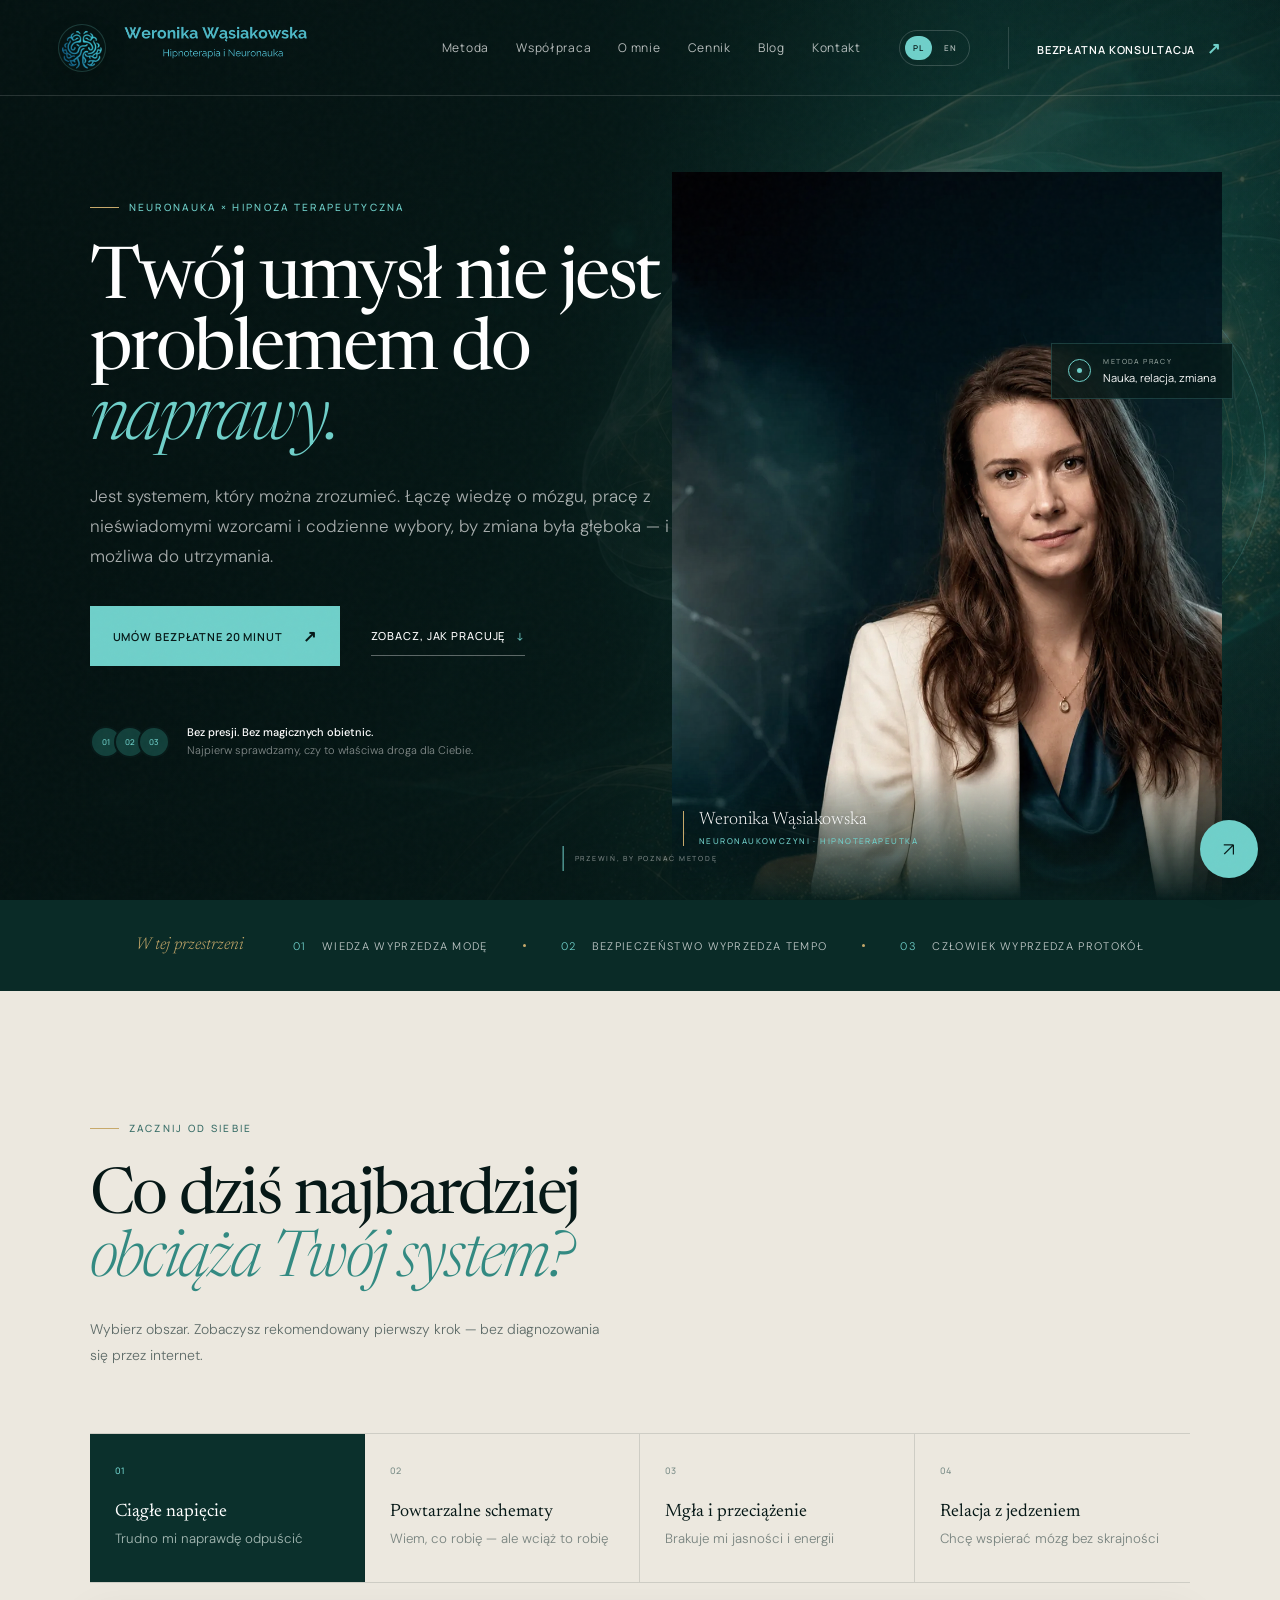
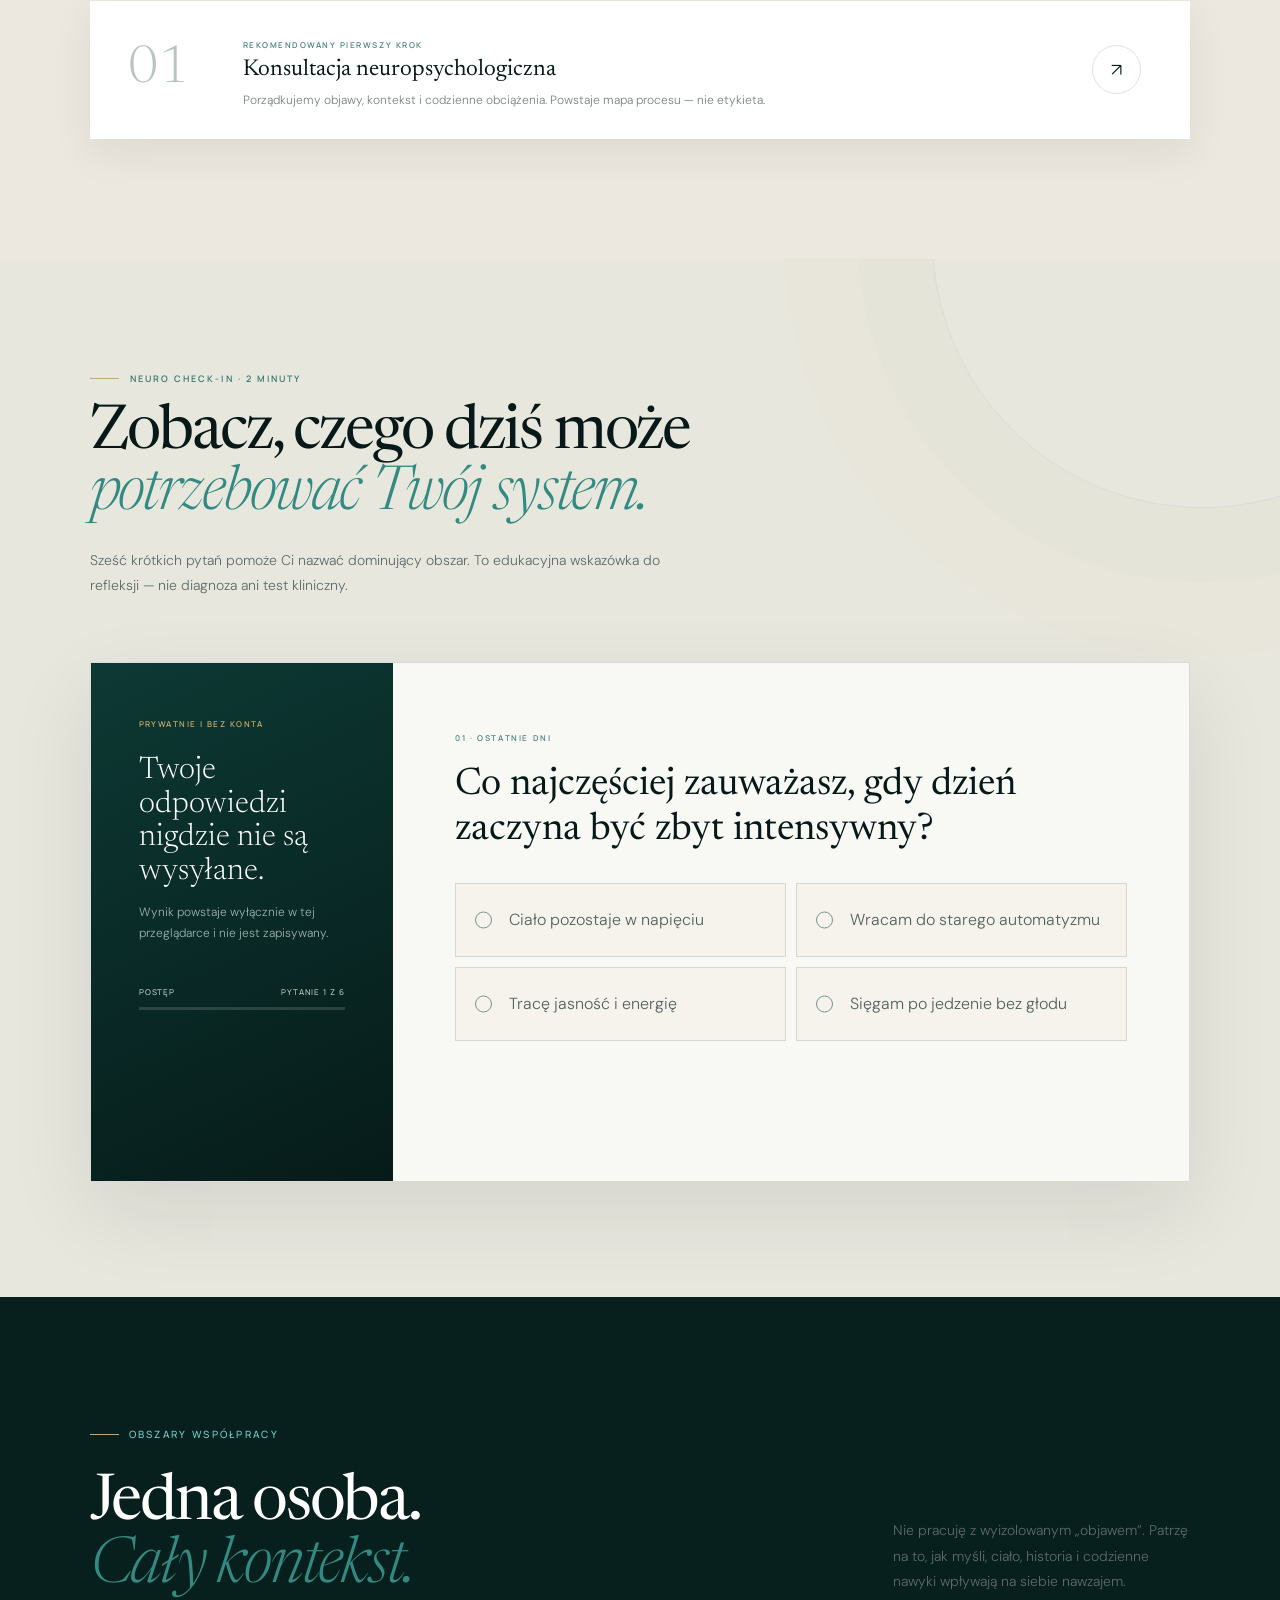
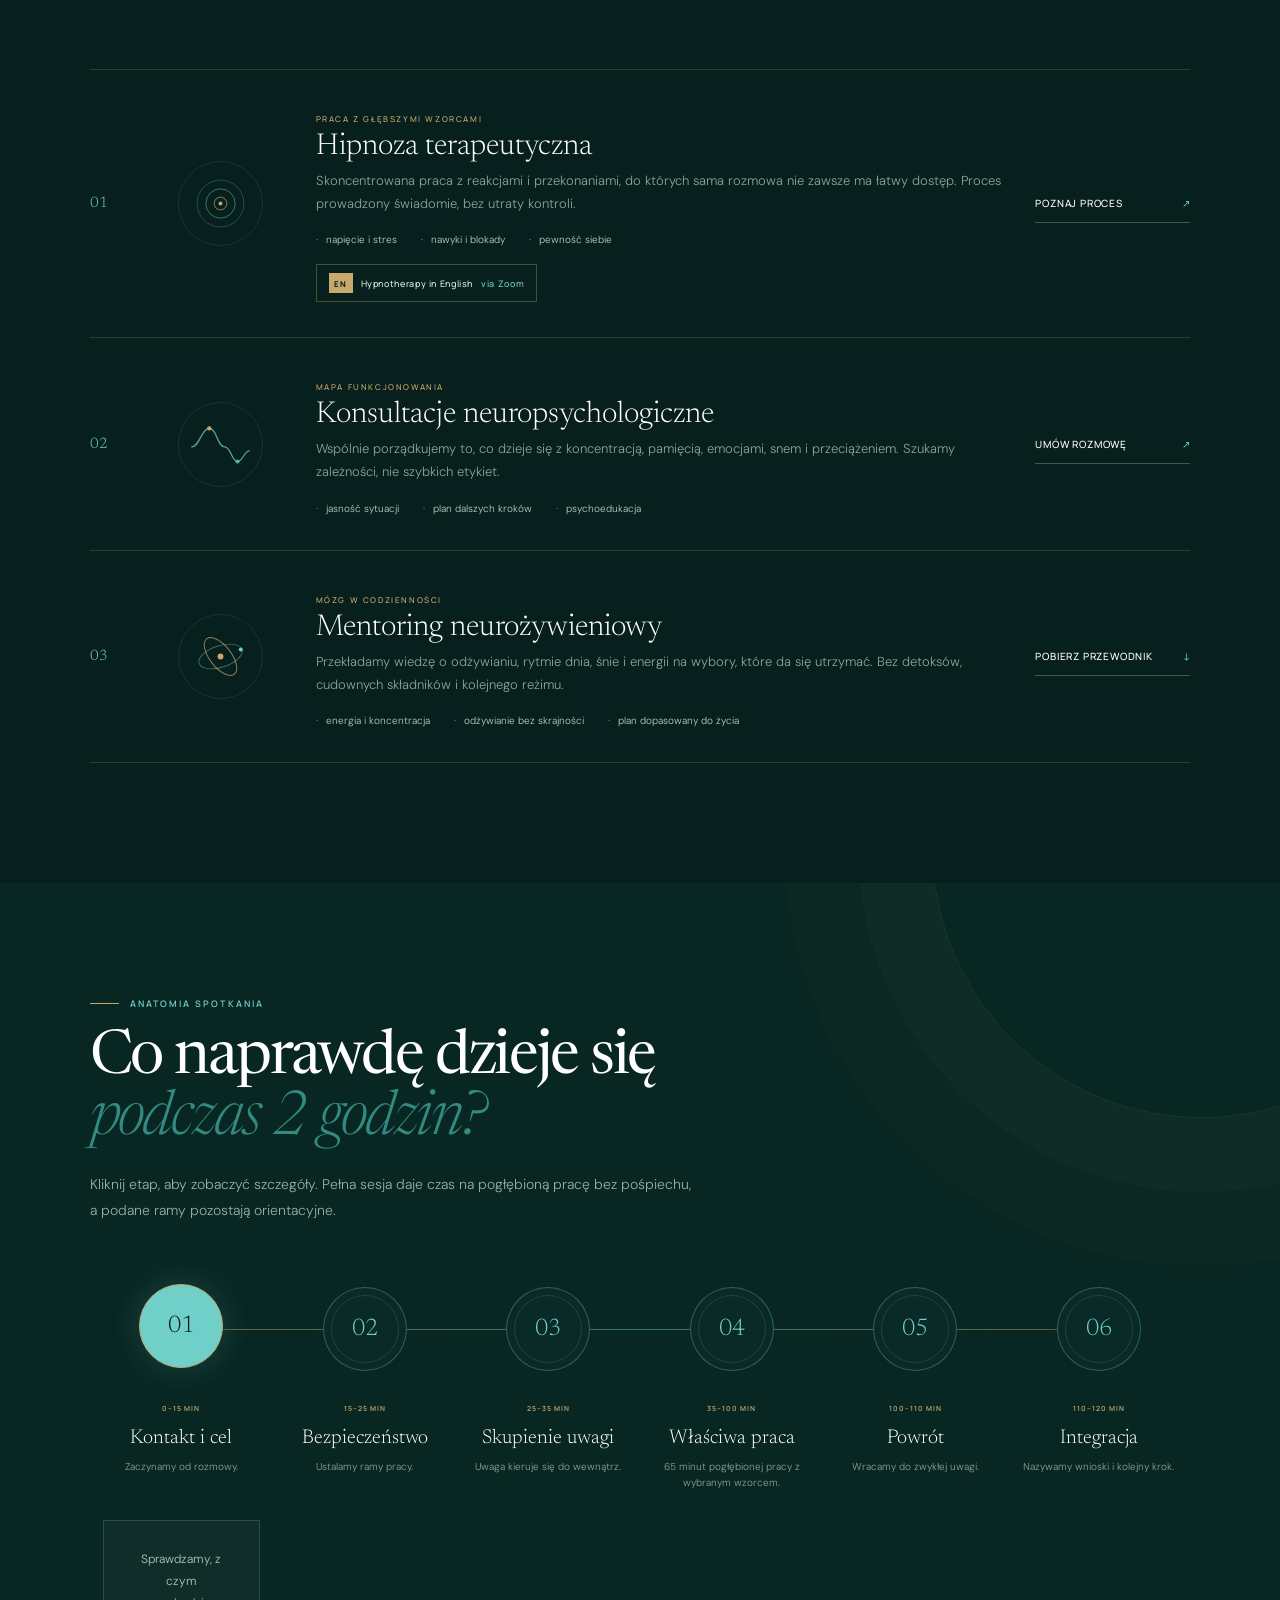
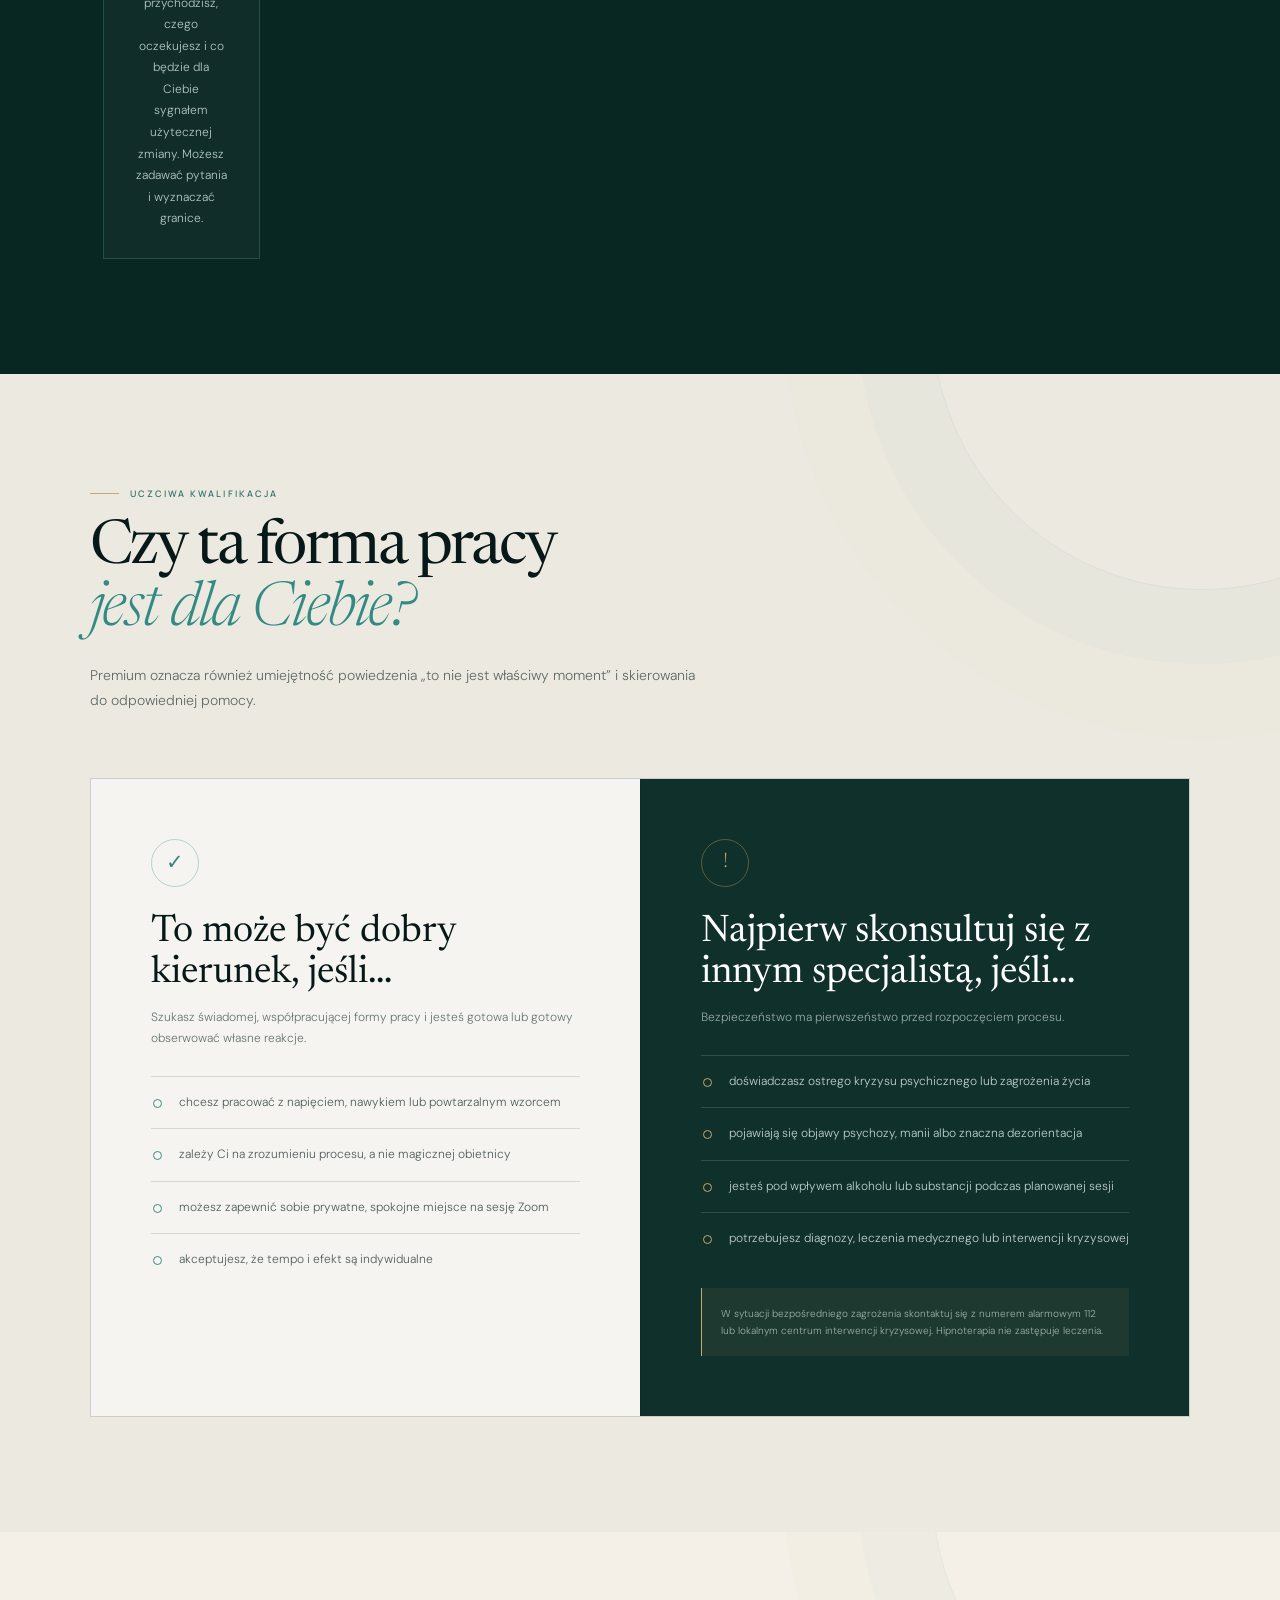
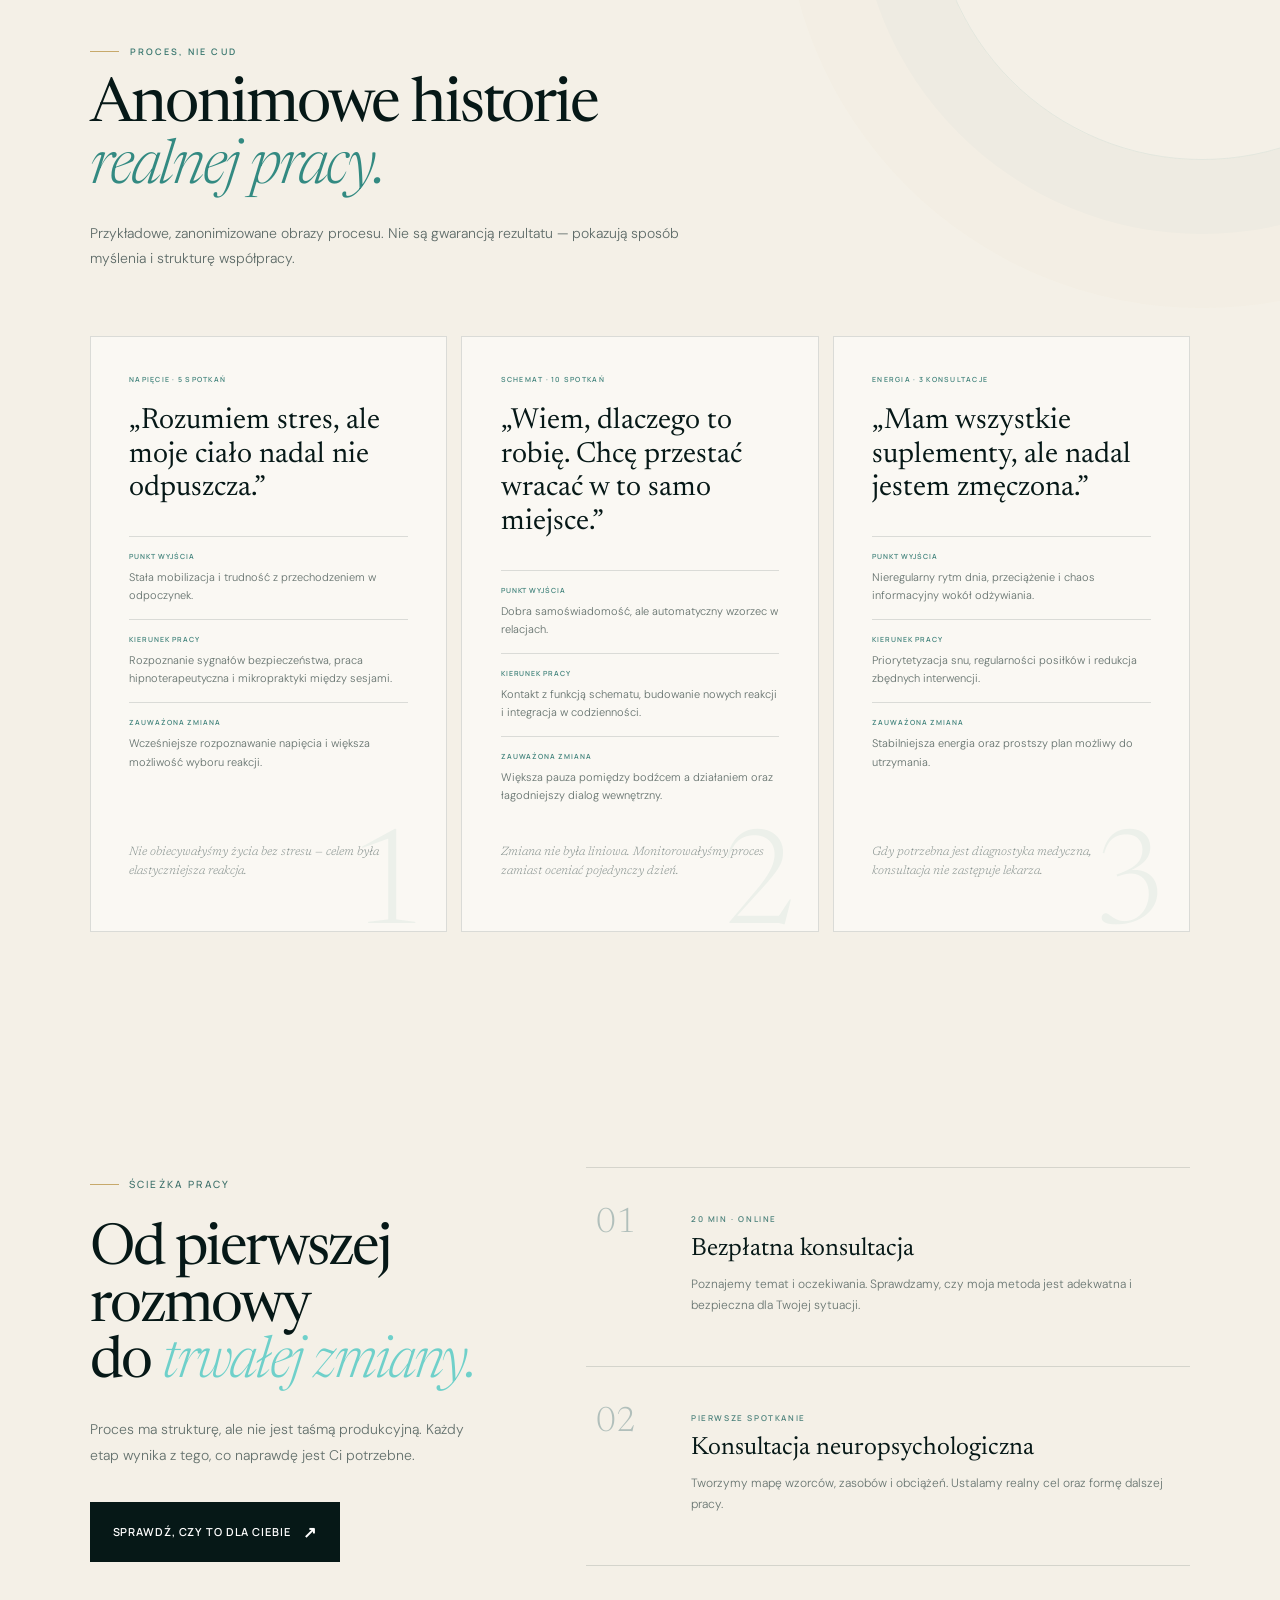
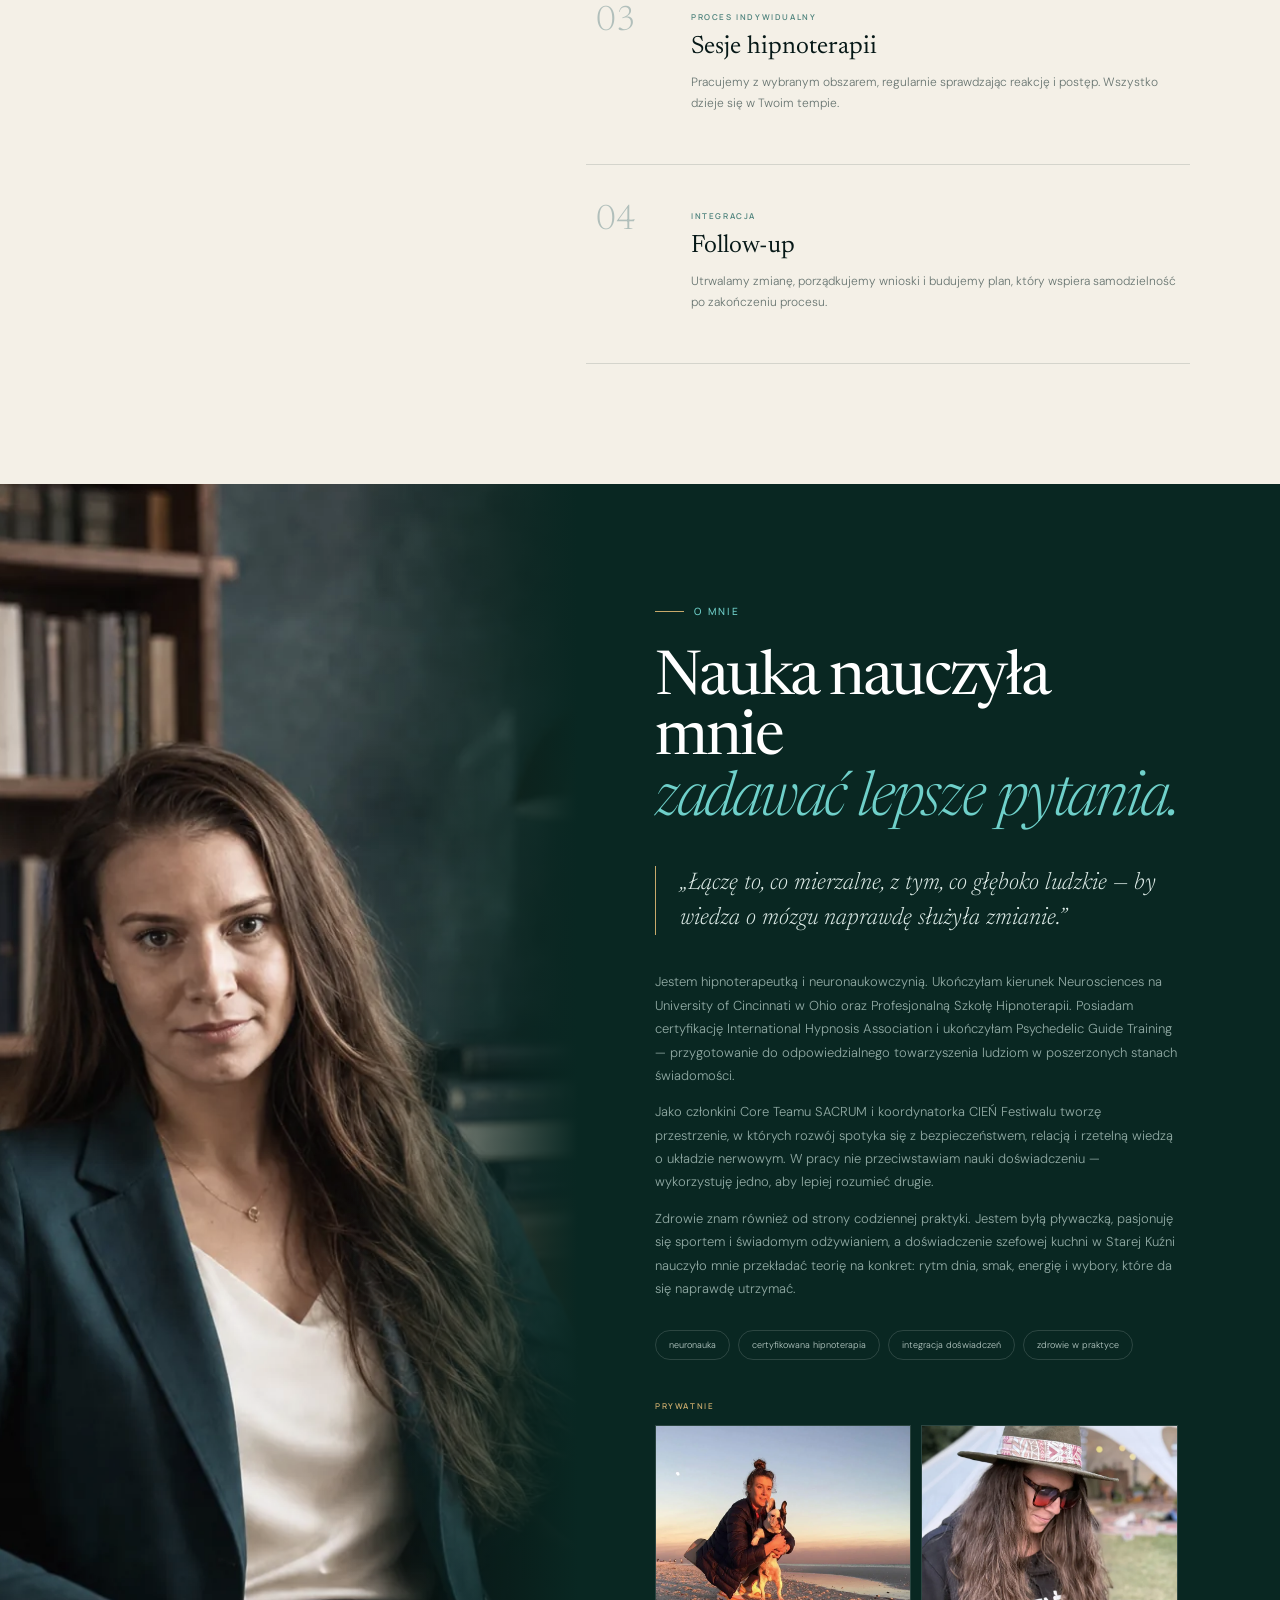
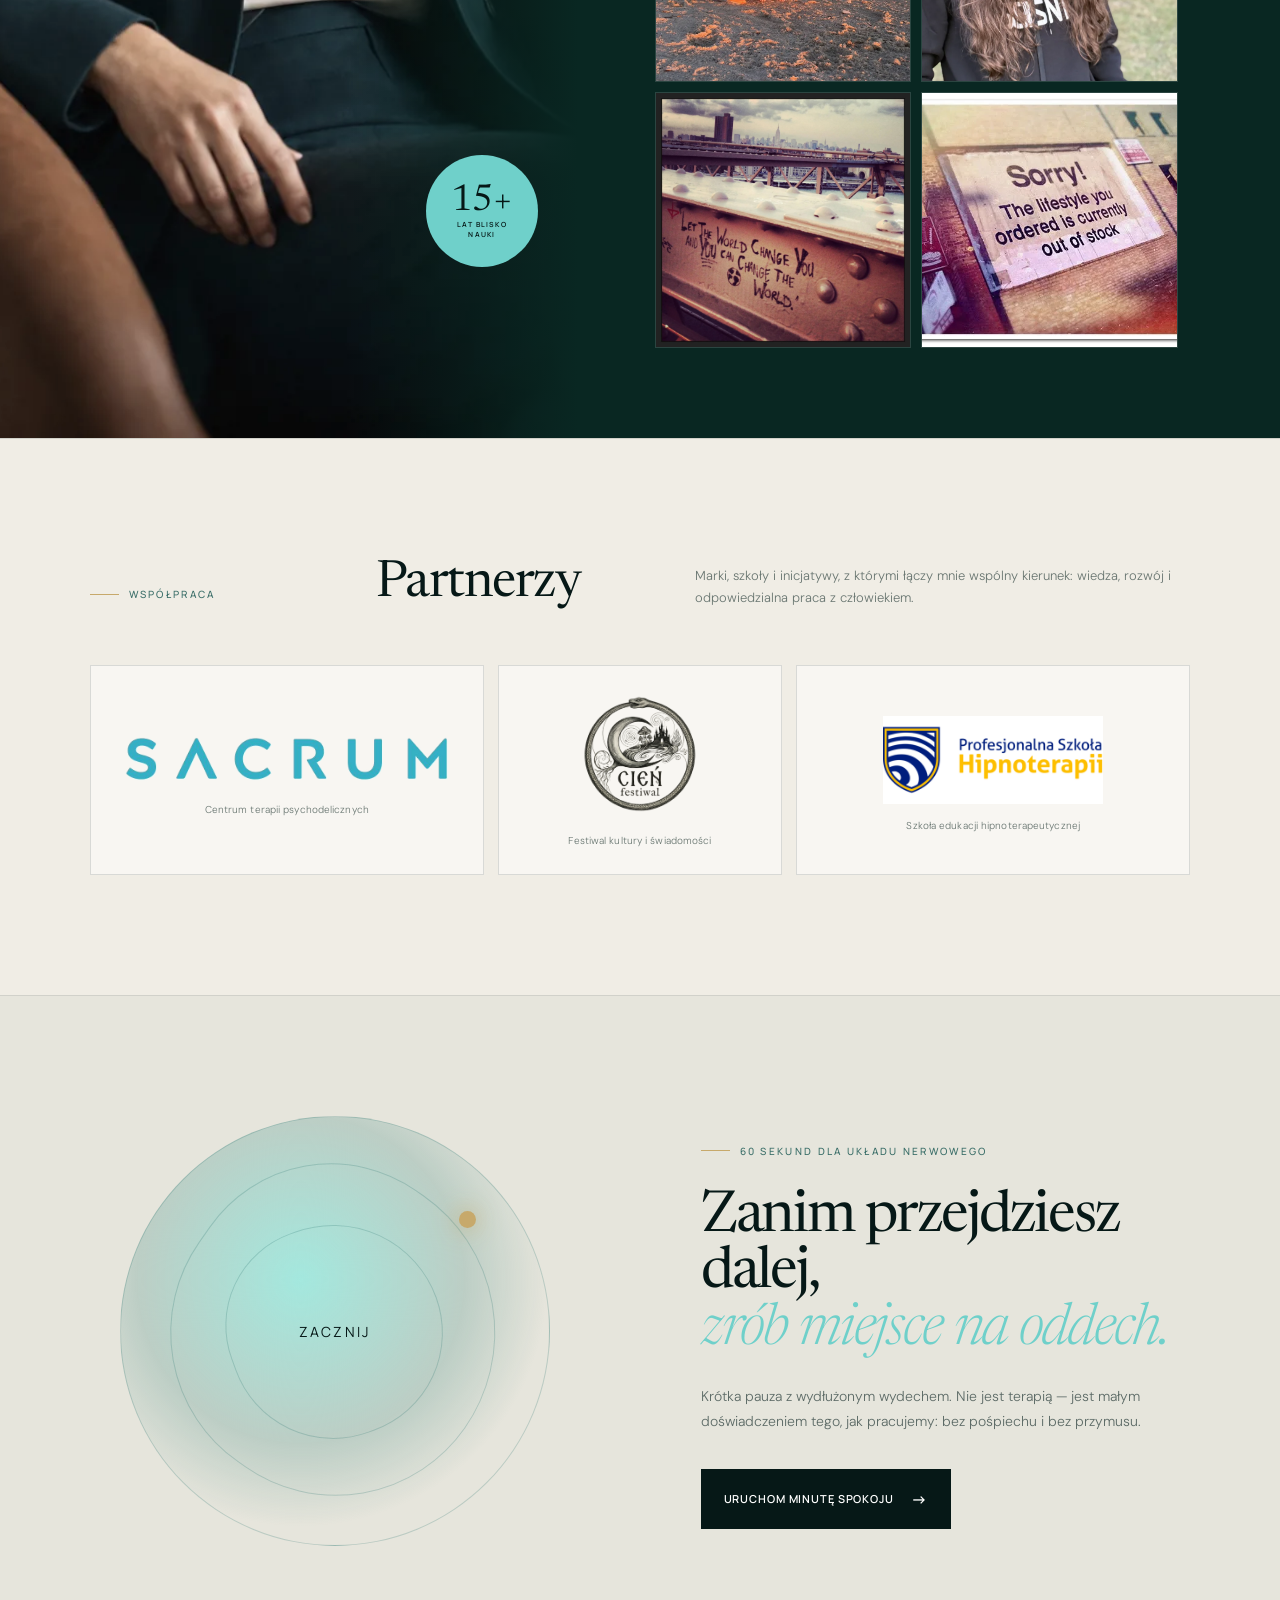
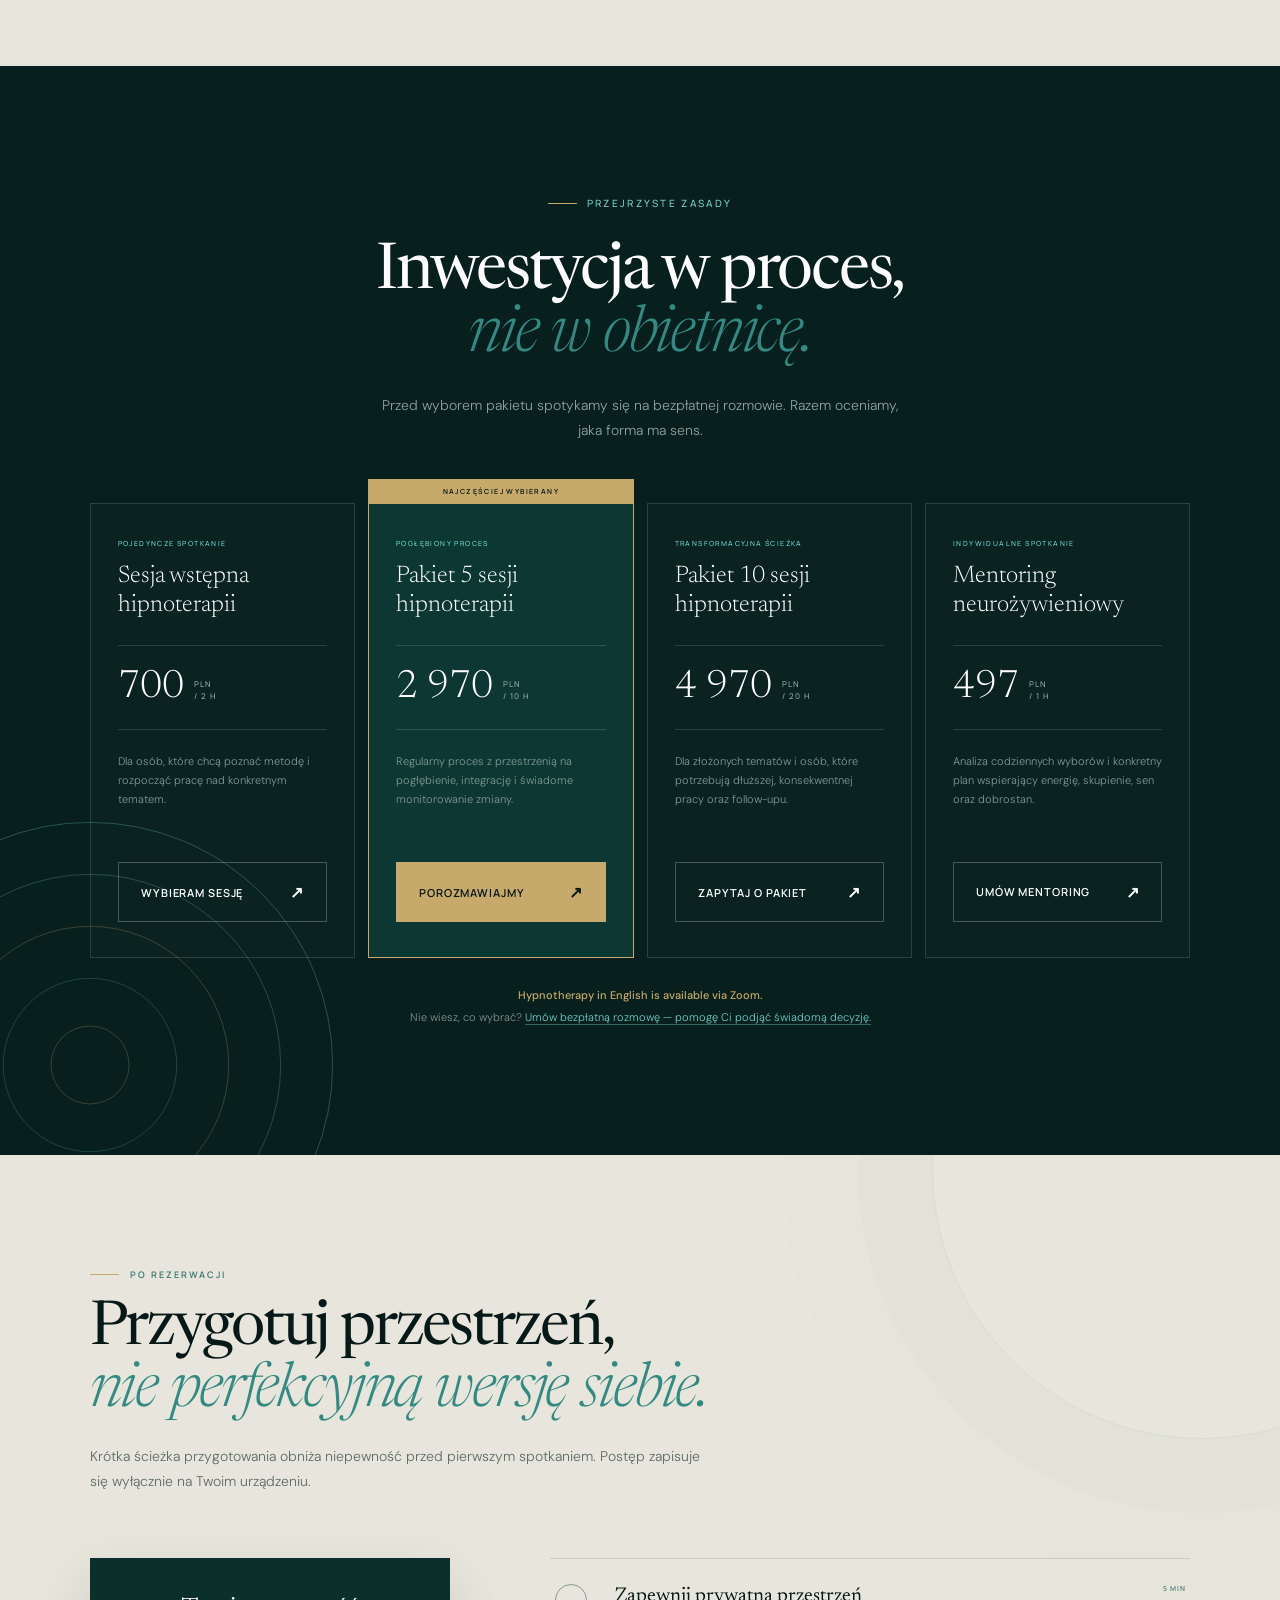
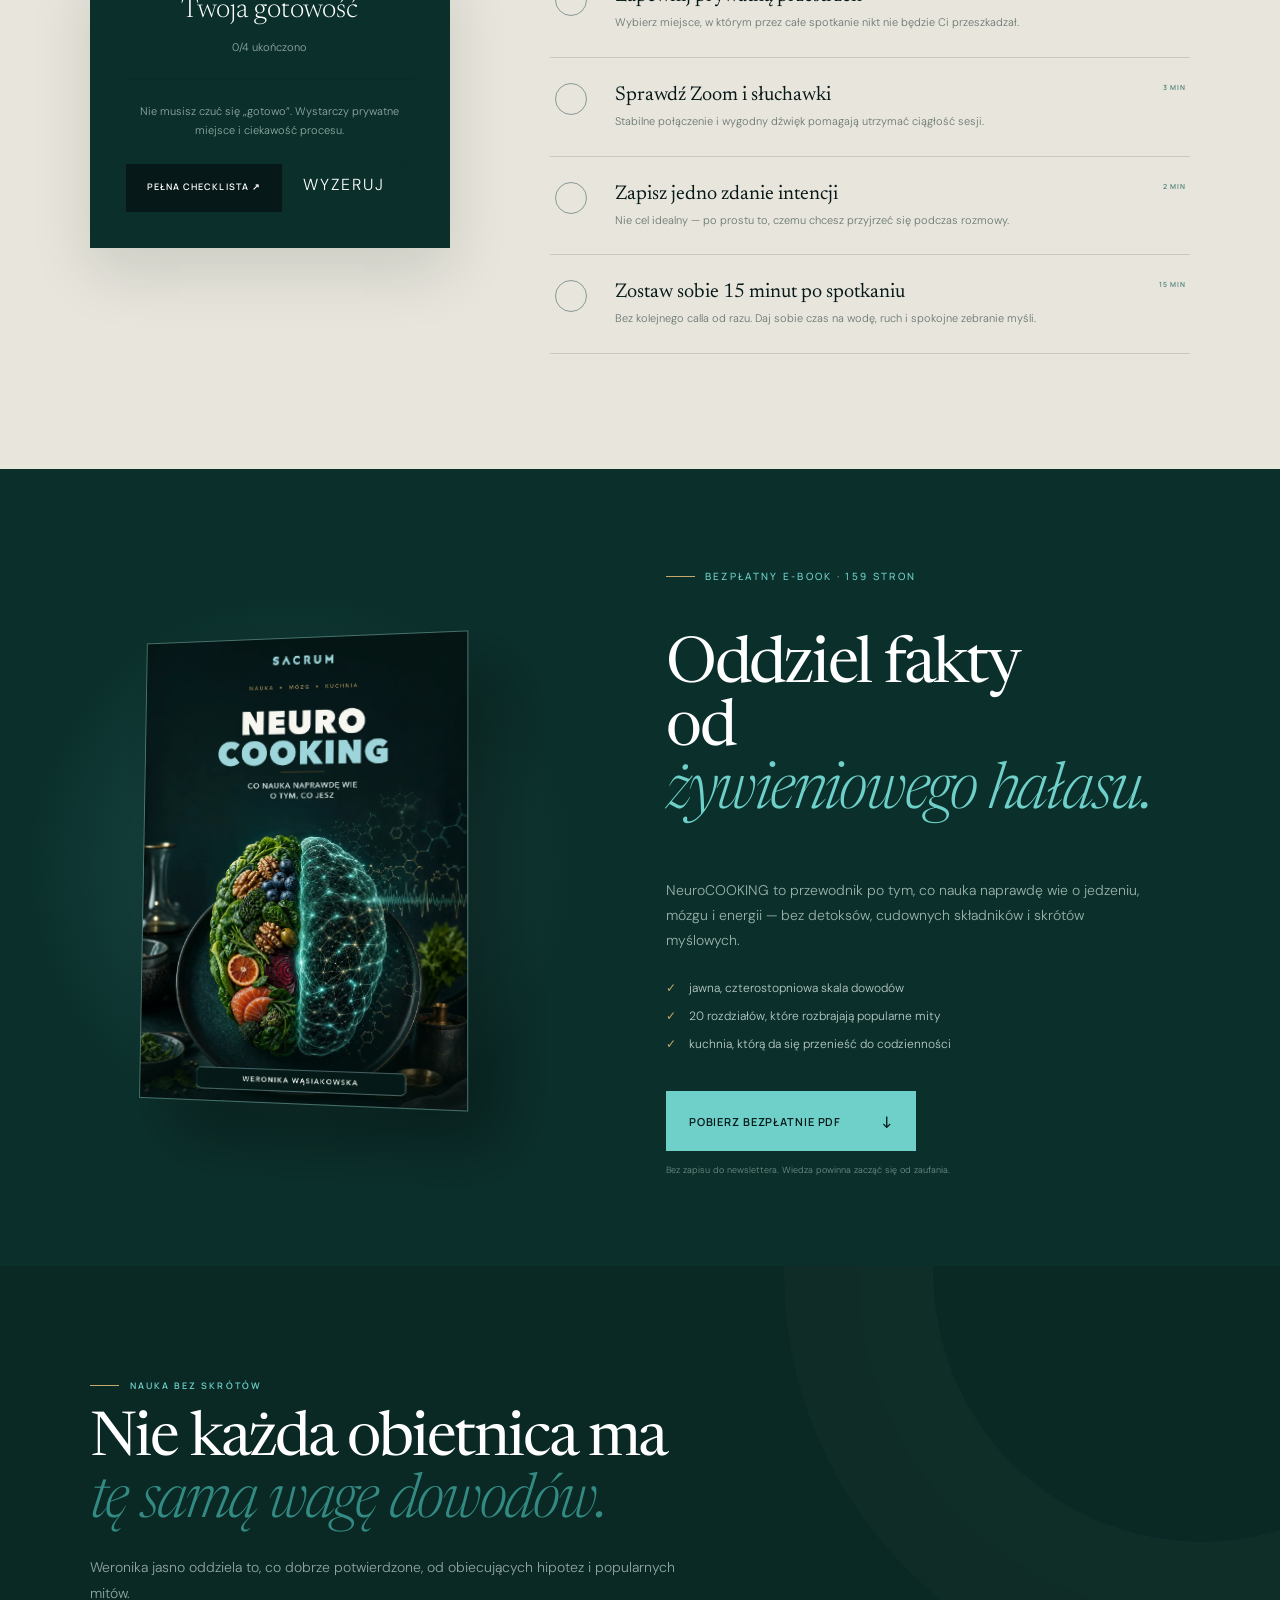
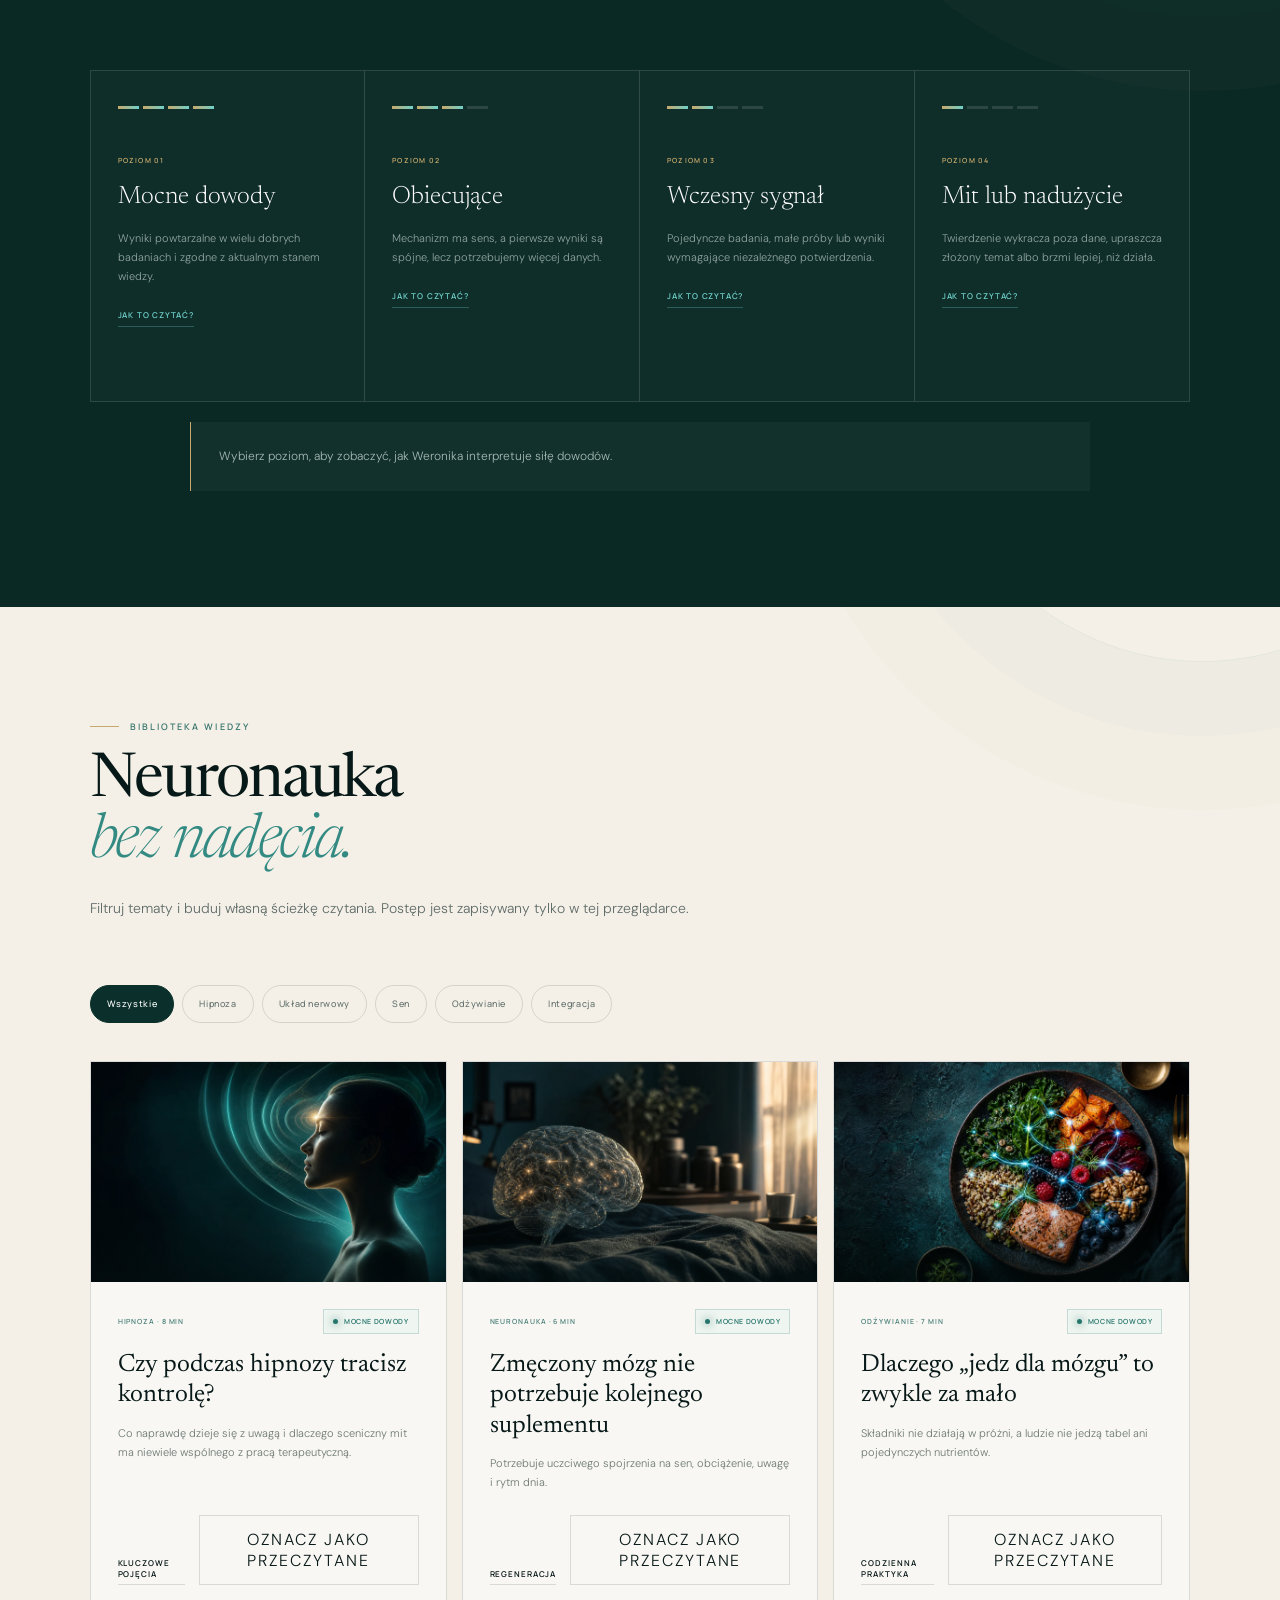
==== commit f9ce45f3: "feat: dodane osobiste zdjęcia w sekcji O mnie (galeria Prywatnie)" ====
--- a/index.html
+++ b/index.html
@@ -59,7 +59,7 @@
       <div class="hero-glow" aria-hidden="true"></div>
       <div class="hero-content">
         <p class="eyebrow"><span></span> Neuronauka × hipnoza terapeutyczna</p>
-        <h1 id="hero-title">Twój umysł nie jest<br>problemem do <em>naprawy.</em></h1>
+        <h1 id="hero-title">Twój umysł nie jest <br>problemem do <em>naprawy.</em></h1>
         <p class="hero-lead">Jest systemem, który można zrozumieć. Łączę wiedzę o mózgu, pracę z nieświadomymi wzorcami i codzienne wybory, by zmiana była głęboka — i możliwa do utrzymania.</p>
         <div class="hero-actions">
           <a class="button button-primary cal-link" href="#rezerwacja">Umów bezpłatne 20 minut <span>↗</span></a>
@@ -192,6 +192,15 @@
         <p>Jako członkini Core Teamu SACRUM i koordynatorka CIEŃ Festiwalu tworzę przestrzenie, w których rozwój spotyka się z bezpieczeństwem, relacją i rzetelną wiedzą o układzie nerwowym. W pracy nie przeciwstawiam nauki doświadczeniu — wykorzystuję jedno, aby lepiej rozumieć drugie.</p>
         <p>Zdrowie znam również od strony codziennej praktyki. Jestem byłą pływaczką, pasjonuję się sportem i świadomym odżywianiem, a doświadczenie szefowej kuchni w Starej Kuźni nauczyło mnie przekładać teorię na konkret: rytm dnia, smak, energię i wybory, które da się naprawdę utrzymać.</p>
         <div class="about-values"><span>neuronauka</span><span>certyfikowana hipnoterapia</span><span>integracja doświadczeń</span><span>zdrowie w praktyce</span></div>
+        <div class="about-personal">
+          <p class="about-personal__label">Prywatnie</p>
+          <div class="about-personal__grid">
+            <img src="assets/personal/weronika-dog-beach.webp" alt="Weronika na plaży o zachodzie słońca" loading="lazy" decoding="async">
+            <img src="assets/personal/weronika-festival.webp" alt="Weronika na festiwalu" loading="lazy" decoding="async">
+            <img src="assets/personal/quote-change-the-world.webp" alt="Napis znaleziony w Nowym Jorku: Let the world change you and you can change the world" loading="lazy" decoding="async">
+            <img src="assets/personal/quote-lifestyle.webp" alt="Napis na murze: Sorry, the lifestyle you ordered is currently out of stock" loading="lazy" decoding="async">
+          </div>
+        </div>
       </div>
     </section>
 
--- a/styles.css
+++ b/styles.css
@@ -5,7 +5,7 @@
 .section{padding:120px 7vw}.section-heading{max-width:690px}.section-heading h2{font-size:clamp(45px,5vw,72px);color:var(--ink)}.section-heading h2 em{color:#338a82}.section-heading>p:last-child,.split-heading>p{color:#5e6b68;line-height:1.8;font-size:14px;max-width:520px}.compass{background:var(--paper)}.compass-grid{display:grid;grid-template-columns:repeat(4,1fr);margin-top:65px;border-top:1px solid var(--darkline);border-bottom:1px solid var(--darkline)}.compass-option{background:transparent;border:0;border-right:1px solid var(--darkline);text-align:left;padding:25px 25px 30px;cursor:pointer;min-height:148px;transition:.3s;color:var(--ink)}.compass-option:last-child{border-right:0}.compass-option span{display:block;color:#7c8e89;font:500 9px var(--display);margin-bottom:26px}.compass-option strong{display:block;font:400 18px var(--serif)}.compass-option small{display:block;color:#78837f;margin-top:9px}.compass-option.active,.compass-option:hover{background:#0b302c;color:#fff}.compass-option.active span{color:var(--teal)}.compass-option.active small{color:#a5b9b4}.compass-result{display:grid;grid-template-columns:90px 1fr 60px;align-items:center;gap:25px;background:#fff;padding:30px 38px;margin-top:18px;box-shadow:0 14px 40px rgba(6,24,23,.07)}.result-index{font:300 52px var(--serif);color:#b8c4c0}.compass-result p{font:600 8px var(--display);letter-spacing:.19em;color:#4a847e}.compass-result h3{font:400 23px var(--serif);margin:7px 0}.compass-result span{font-size:12px;color:#77817e}.circle-link{width:49px;height:49px;border:1px solid var(--darkline);border-radius:50%;display:grid;place-items:center;font-size:18px}
 .services{background:var(--deep);color:#fff}.split-heading{max-width:none;display:grid;grid-template-columns:1.4fr .6fr;gap:10%;align-items:end}.split-heading h2{color:#fff;margin-bottom:0}.split-heading>p{color:#95a7a2;margin-bottom:5px}.service-list{margin-top:70px}.service-card{display:grid;grid-template-columns:60px 110px 1fr 155px;gap:28px;align-items:center;padding:35px 0;border-top:1px solid var(--line);position:relative}.service-card:last-child{border-bottom:1px solid var(--line)}.service-no{font:300 15px var(--serif);color:var(--teal)}.service-icon{width:85px;height:85px;position:relative;border:1px solid rgba(111,208,202,.13);border-radius:50%;transition:border-color .3s}.service-card:hover .service-icon{border-color:rgba(199,169,107,.3)}.service-icon svg{width:100%;height:100%;fill:none}.service-icon circle,.service-icon ellipse{stroke:var(--teal);stroke-width:1;opacity:.45}.service-icon .accent{stroke:var(--gold);opacity:.7}.service-icon .dot{fill:var(--gold);stroke:none;opacity:1}.service-icon .accent-dot{fill:var(--teal);stroke:none;opacity:1}.waves path{stroke:var(--teal);stroke-width:1.3;stroke-linecap:round;opacity:.75;fill:none}.waves .dot{fill:var(--gold);stroke:none}.waves .accent{fill:var(--teal);stroke:none}.neural-icon circle:nth-child(1){opacity:.28}.neural-icon circle:nth-child(2){opacity:.5}.service-copy>p{font:500 8px var(--display);letter-spacing:.2em;color:var(--gold)}.service-copy h3{font:300 30px var(--serif);margin:8px 0}.service-copy>span{display:block;max-width:700px;color:#8fa39e;font-size:13px;line-height:1.75}.service-copy ul{list-style:none;padding:0;display:flex;gap:24px;margin:18px 0 0;color:#bed0cc;font-size:10px}.service-copy li::before{content:"·";color:var(--teal);margin-right:8px}.service-card>a{font:500 10px var(--display);letter-spacing:.08em;text-transform:uppercase;border-bottom:1px solid rgba(255,255,255,.25);padding:12px 0}.service-card>a span{float:right;color:var(--teal)}
 .path{display:grid;grid-template-columns:.78fr 1.22fr;gap:10%;background:var(--ivory)}.path-intro{position:sticky;top:110px;align-self:start}.path h2{font-size:clamp(43px,4.5vw,68px)}.path-intro>p:not(.eyebrow){color:#63706c;font-size:14px;line-height:1.8;max-width:450px}.button-dark{background:var(--ink);color:#fff;margin-top:20px}.path-steps{border-top:1px solid var(--darkline)}.path-steps article{display:grid;grid-template-columns:80px 1fr;gap:15px;padding:38px 10px;border-bottom:1px solid var(--darkline)}.path-steps article>span{font:300 35px var(--serif);color:#b1bfbb}.path-steps small{font:600 8px var(--display);letter-spacing:.2em;color:#4e837d}.path-steps h3{font:400 25px var(--serif);margin:10px 0}.path-steps p{font-size:12px;line-height:1.75;color:#687571;max-width:550px}
-.about{background:#092722;color:#fff;display:grid;grid-template-columns:1fr 1fr;min-height:790px}.about-image{position:relative;overflow:hidden}.about-image::after{content:"";position:absolute;inset:0;background:linear-gradient(90deg,transparent 60%,#092722 100%)}.about-image img{width:100%;height:100%;object-fit:cover;filter:saturate(.8)}.about-seal{position:absolute;z-index:2;bottom:11%;right:7%;width:112px;height:112px;border-radius:50%;background:var(--teal);color:var(--ink);display:flex;flex-direction:column;justify-content:center;align-items:center}.about-seal span{font:400 37px var(--serif)}.about-seal small{font:600 7px/1.4 var(--display);letter-spacing:.17em;text-align:center}.about-copy{padding:110px 8vw 90px 6vw}.about h2{font-size:clamp(45px,4.8vw,70px)}.about blockquote{font:italic 300 24px/1.45 var(--serif);color:#dceae6;border-left:1px solid var(--gold);padding-left:24px;margin:35px 0}.about-copy>p:not(.eyebrow){font-size:13px;line-height:1.8;color:#91aaa4}.about-values{display:flex;flex-wrap:wrap;gap:8px;margin-top:30px}.about-values span{border:1px solid var(--line);border-radius:20px;padding:8px 13px;font-size:9px;color:#b9ccc7}
+.about{background:#092722;color:#fff;display:grid;grid-template-columns:1fr 1fr;min-height:790px}.about-image{position:relative;overflow:hidden}.about-image::after{content:"";position:absolute;inset:0;background:linear-gradient(90deg,transparent 60%,#092722 100%)}.about-image img{width:100%;height:100%;object-fit:cover;filter:saturate(.8)}.about-seal{position:absolute;z-index:2;bottom:11%;right:7%;width:112px;height:112px;border-radius:50%;background:var(--teal);color:var(--ink);display:flex;flex-direction:column;justify-content:center;align-items:center}.about-seal span{font:400 37px var(--serif)}.about-seal small{font:600 7px/1.4 var(--display);letter-spacing:.17em;text-align:center}.about-copy{padding:110px 8vw 90px 6vw}.about h2{font-size:clamp(45px,4.8vw,70px)}.about blockquote{font:italic 300 24px/1.45 var(--serif);color:#dceae6;border-left:1px solid var(--gold);padding-left:24px;margin:35px 0}.about-copy>p:not(.eyebrow){font-size:13px;line-height:1.8;color:#91aaa4}.about-values{display:flex;flex-wrap:wrap;gap:8px;margin-top:30px}.about-values span{border:1px solid var(--line);border-radius:20px;padding:8px 13px;font-size:9px;color:#b9ccc7}.about-personal{margin-top:40px}.about-personal__label{margin:0 0 14px;font:600 8px var(--display);letter-spacing:.2em;text-transform:uppercase;color:var(--gold)}.about-personal__grid{display:grid;grid-template-columns:1fr 1fr;gap:10px}.about-personal__grid img{width:100%;aspect-ratio:1;object-fit:cover;border:1px solid var(--line);filter:saturate(.92);transition:transform .35s ease,filter .35s ease}.about-personal__grid img:hover{transform:scale(1.03);filter:saturate(1.05)}
 .pause{display:grid;grid-template-columns:1fr 1fr;gap:11%;align-items:center;background:#e6e5dc}.pause-visual{display:flex;justify-content:center}.breath-orb{width:min(38vw,430px);aspect-ratio:1;border-radius:50%;background:radial-gradient(circle at 42% 38%,rgba(156,232,222,.9),rgba(41,125,116,.22) 45%,transparent 68%);border:1px solid rgba(32,112,104,.22);position:relative;display:grid;place-items:center}.breath-orb::before,.breath-orb::after{content:"";position:absolute;inset:12%;border:1px solid rgba(32,112,104,.22);border-radius:47% 53% 50% 50%;transform:rotate(35deg)}.breath-orb::after{inset:25%;transform:rotate(-20deg)}.breath-orb i{position:absolute;width:17px;height:17px;border-radius:50%;background:var(--gold);top:22%;right:17%;box-shadow:0 0 25px var(--gold)}.breath-orb span{font:400 14px var(--display);letter-spacing:.16em;text-transform:uppercase;z-index:2}.breath-orb.running{animation:breathe 10s ease-in-out 6}.breath-orb.running::before{animation:breatheInner 10s ease-in-out 6}@keyframes breathe{0%,100%{transform:scale(.84);opacity:.72}40%{transform:scale(1);opacity:1}}@keyframes breatheInner{0%,100%{transform:rotate(35deg) scale(.8)}40%{transform:rotate(75deg) scale(1.12)}}.pause h2{font-size:clamp(42px,4.5vw,66px)}.pause-copy>p:not(.eyebrow){color:#5c6a66;line-height:1.8;font-size:14px}
 .pricing{background:var(--deep);color:#fff;position:relative;overflow:hidden;isolation:isolate}.pricing::after{content:"";position:absolute;left:-170px;bottom:-170px;width:520px;height:520px;background-image:url("data:image/svg+xml,%3Csvg%20xmlns%3D%22http%3A//www.w3.org/2000/svg%22%20viewBox%3D%220%200%20600%20600%22%3E%0A%3Ccircle%20cx%3D%22300%22%20cy%3D%22300%22%20r%3D%22280%22%20fill%3D%22none%22%20stroke%3D%22%236fd0ca%22%20stroke-width%3D%221%22%20opacity%3D%220.35%22/%3E%0A%3Ccircle%20cx%3D%22300%22%20cy%3D%22300%22%20r%3D%22220%22%20fill%3D%22none%22%20stroke%3D%22%236fd0ca%22%20stroke-width%3D%221%22%20opacity%3D%220.3%22/%3E%0A%3Ccircle%20cx%3D%22300%22%20cy%3D%22300%22%20r%3D%22160%22%20fill%3D%22none%22%20stroke%3D%22%23c7a96b%22%20stroke-width%3D%221%22%20opacity%3D%220.3%22/%3E%0A%3Ccircle%20cx%3D%22300%22%20cy%3D%22300%22%20r%3D%22100%22%20fill%3D%22none%22%20stroke%3D%22%236fd0ca%22%20stroke-width%3D%221%22%20opacity%3D%220.25%22/%3E%0A%3Ccircle%20cx%3D%22300%22%20cy%3D%22300%22%20r%3D%2245%22%20fill%3D%22none%22%20stroke%3D%22%23c7a96b%22%20stroke-width%3D%221%22%20opacity%3D%220.3%22/%3E%0A%3C/svg%3E");background-size:contain;pointer-events:none;z-index:-1}.centered{text-align:center;margin:auto}.centered .eyebrow{justify-content:center}.centered h2{color:#fff}.centered>p:last-child{margin:0 auto;color:#8fa39e}.pricing-grid{display:grid;grid-template-columns:repeat(4,1fr);gap:13px;margin-top:60px}.price-card{position:relative;border:1px solid var(--line);padding:35px 27px;display:flex;flex-direction:column;min-height:455px;background:rgba(255,255,255,.015)}.price-card>small{font:500 7px var(--display);letter-spacing:.2em;color:var(--teal)}.price-card h3{font:300 24px/1.2 var(--serif);margin:14px 0 25px}.price{display:flex;align-items:flex-end;gap:10px;padding:22px 0;border-top:1px solid var(--line);border-bottom:1px solid var(--line)}.price strong{font:300 39px var(--serif)}.price span{font:500 8px/1.5 var(--display);letter-spacing:.12em;color:#91aaa4;margin-bottom:5px}.price-card>p{font-size:11px;line-height:1.75;color:#839b95;margin:22px 0}.price-card .button{min-width:0;margin-top:auto}.button-outline{border-color:rgba(255,255,255,.25);color:#fff}.button-gold{background:var(--gold);color:var(--ink)}.price-card.popular{border-color:var(--gold);background:#0d3732}.popular-label{position:absolute;top:-25px;left:-1px;right:-1px;height:25px;background:var(--gold);color:var(--ink);display:grid;place-items:center;font:600 7px var(--display);letter-spacing:.2em}.pricing-note{text-align:center;color:#82958f;font-size:11px;margin-top:30px}.pricing-note a{color:var(--teal);border-bottom:1px solid rgba(111,208,202,.4)}
 .lead-magnet{min-height:700px;background:#0b302c;color:#fff;display:grid;grid-template-columns:1fr 1fr;align-items:center;overflow:hidden}.book-visual{height:100%;display:grid;place-items:center;background:radial-gradient(circle,rgba(111,208,202,.18),transparent 55%)}.book{width:330px;aspect-ratio:.705;position:relative;transform:perspective(1000px) rotateY(-10deg) rotateX(3deg);box-shadow:35px 35px 60px rgba(0,0,0,.35)}.book>img{position:absolute;inset:0;width:100%;height:100%;object-fit:cover;filter:brightness(.3)}.book-cover{position:absolute;inset:0;padding:38px 30px;display:flex;flex-direction:column;align-items:center;text-align:center;border:1px solid rgba(255,255,255,.25)}.book-cover small{font:500 6px var(--display);letter-spacing:.25em;color:var(--gold)}.book-cover strong{font:700 44px/.85 var(--display);letter-spacing:.02em;margin-top:55px}.book-cover strong span{color:var(--teal)}.book-cover p{font:400 13px/1.3 var(--display);text-transform:uppercase;margin-top:26px}.book-cover b{font:500 8px var(--display);letter-spacing:.2em;margin-top:auto;border:1px solid var(--teal);padding:10px 14px;width:100%}.lead-copy{padding:90px 10vw 90px 5vw}.lead-copy h2{font:400 clamp(45px,5vw,72px)/.98 var(--serif);letter-spacing:-.035em}.lead-copy>p:not(.eyebrow){font-size:14px;line-height:1.8;color:#9bb2ac}.lead-copy ul{list-style:none;padding:0;margin:27px 0}.lead-copy li{font-size:12px;color:#bdcdc9;margin:12px 0}.lead-copy li span{color:var(--gold);margin-right:10px}.lead-copy>a{margin-top:12px}.lead-copy>small{display:block;margin-top:13px;color:#718d86;font-size:9px}
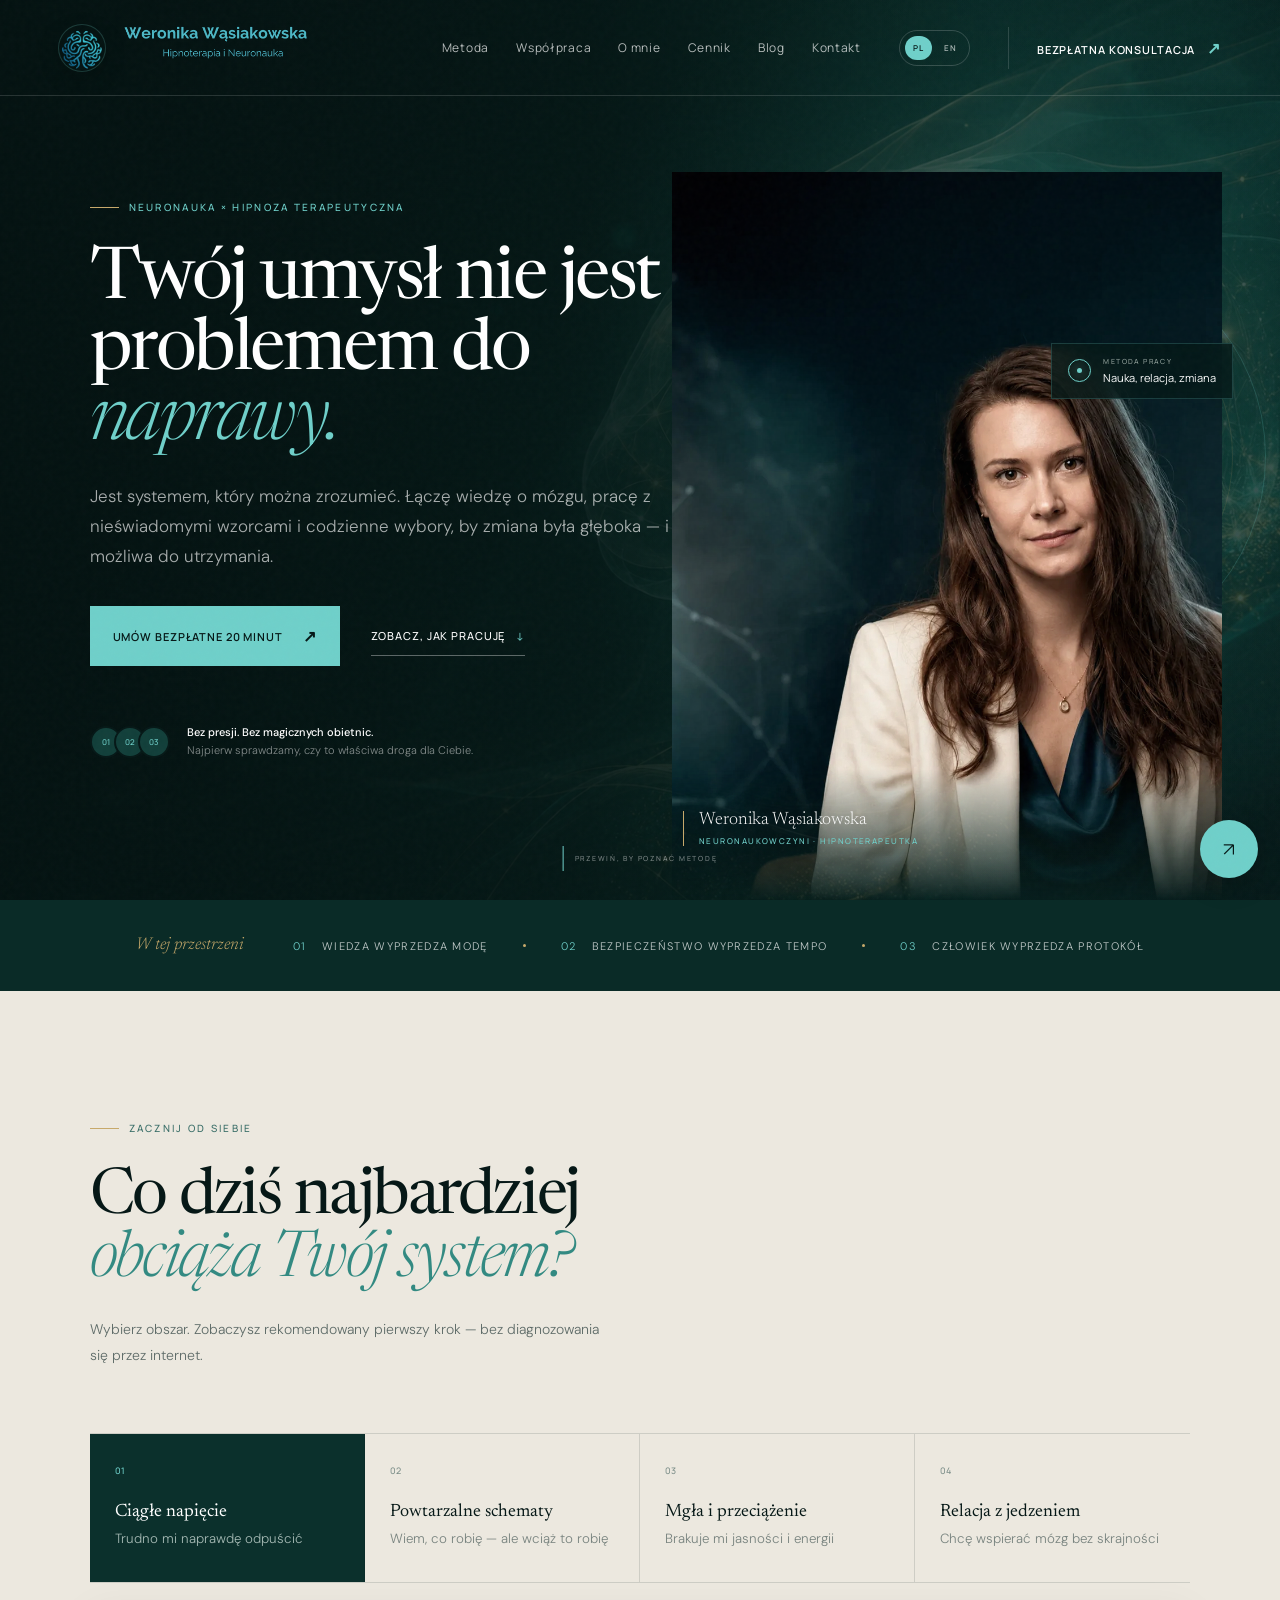
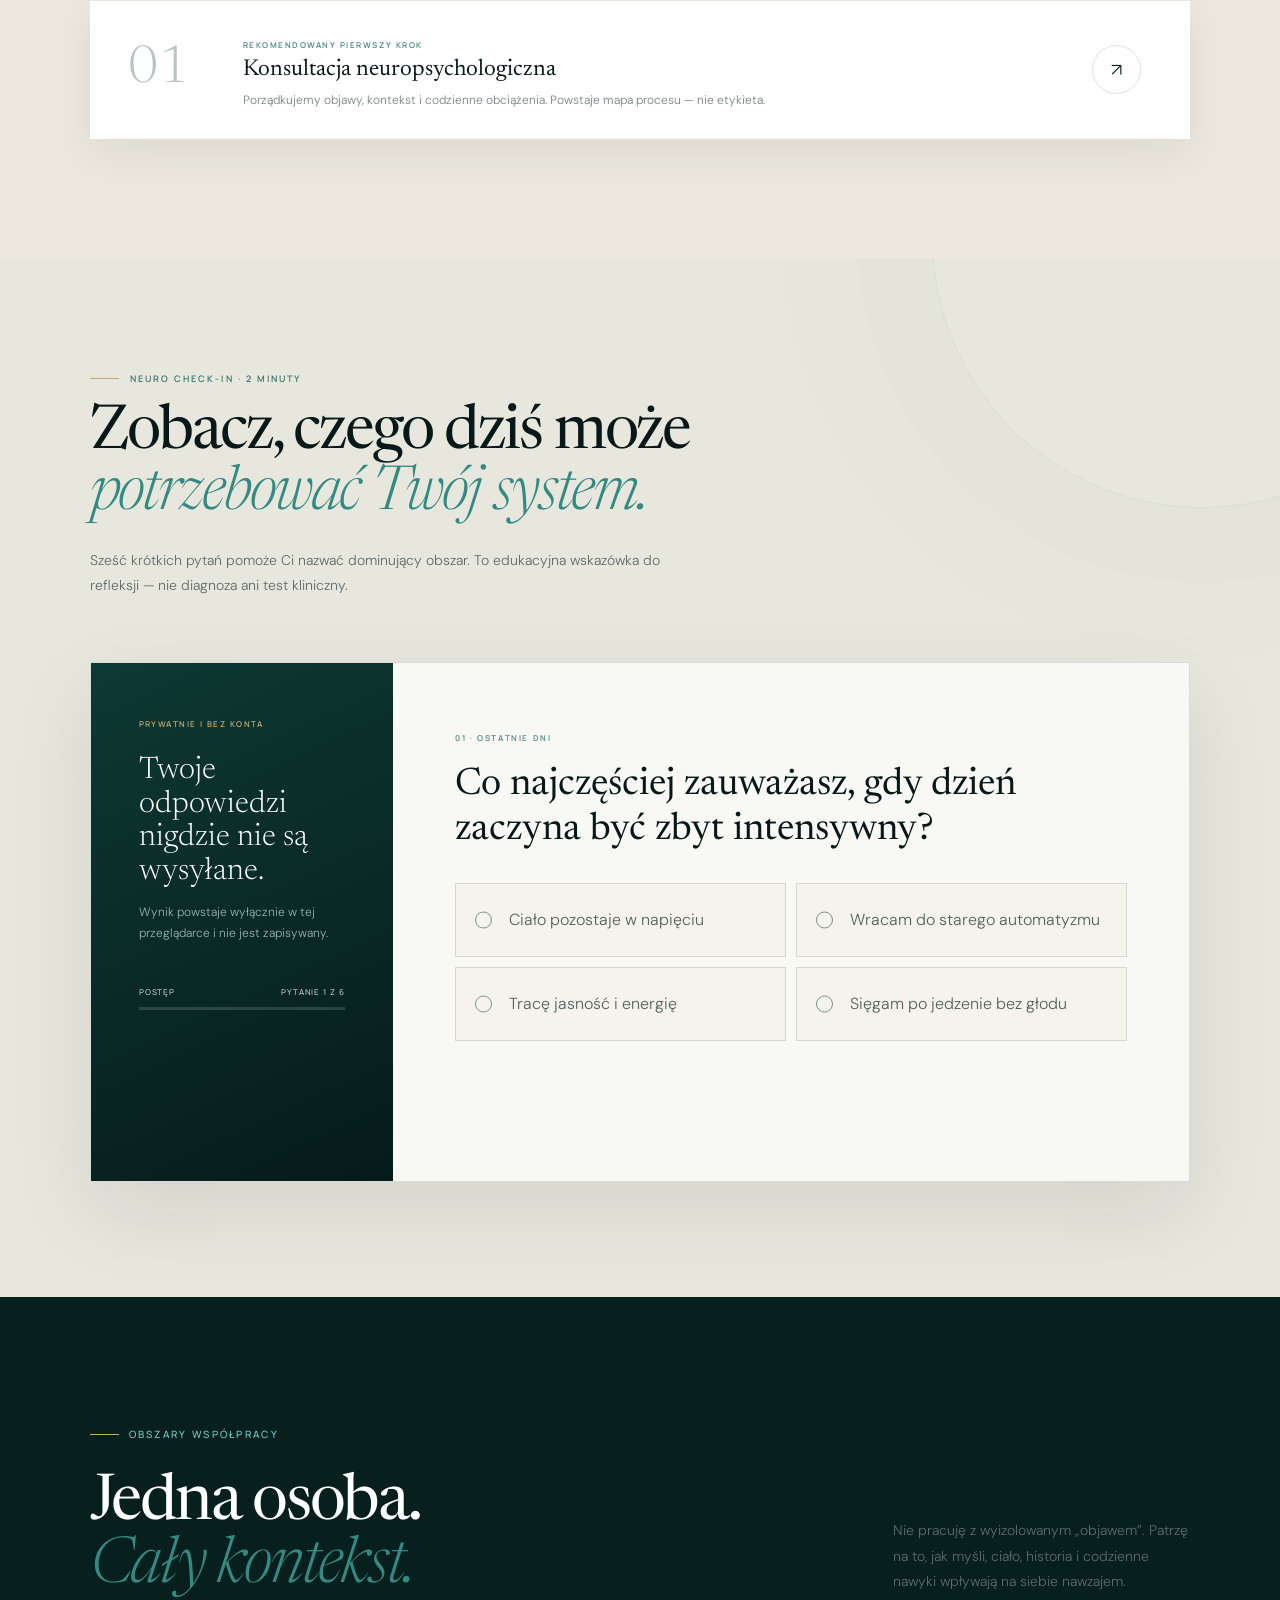
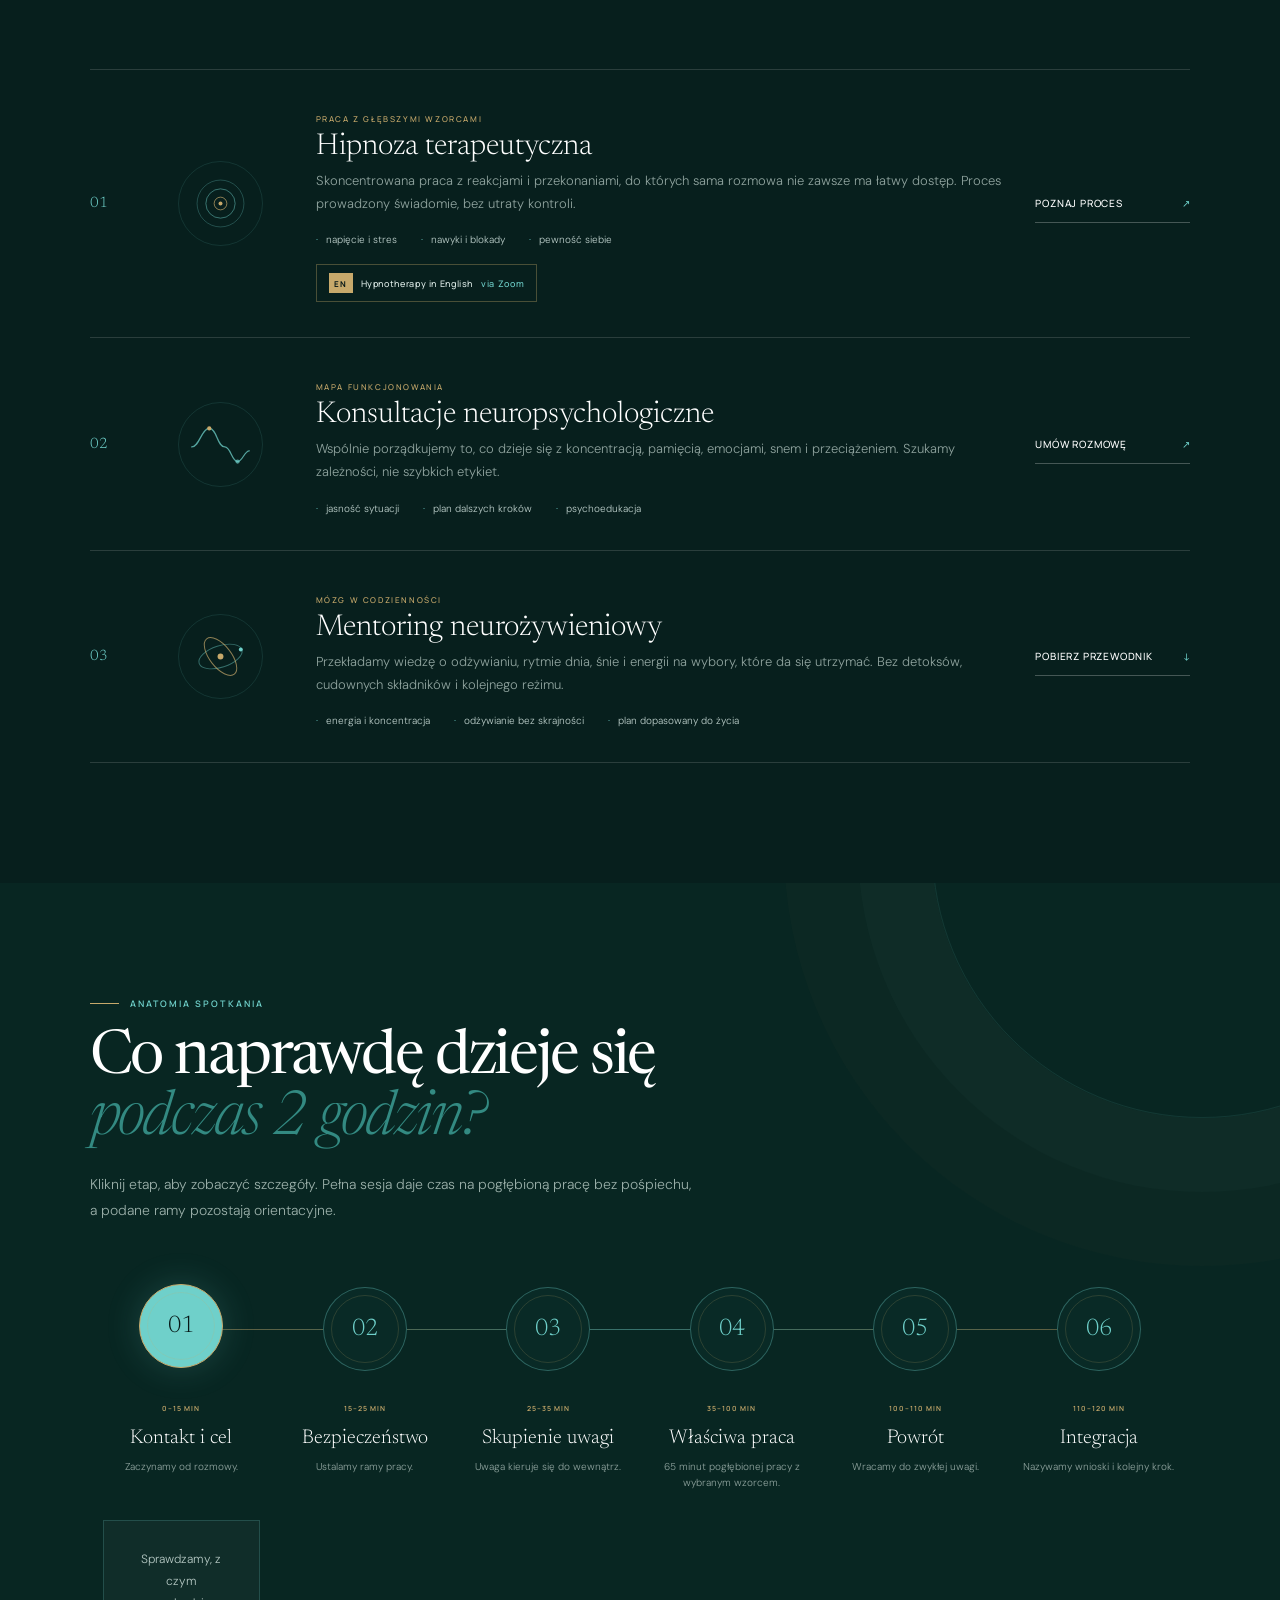
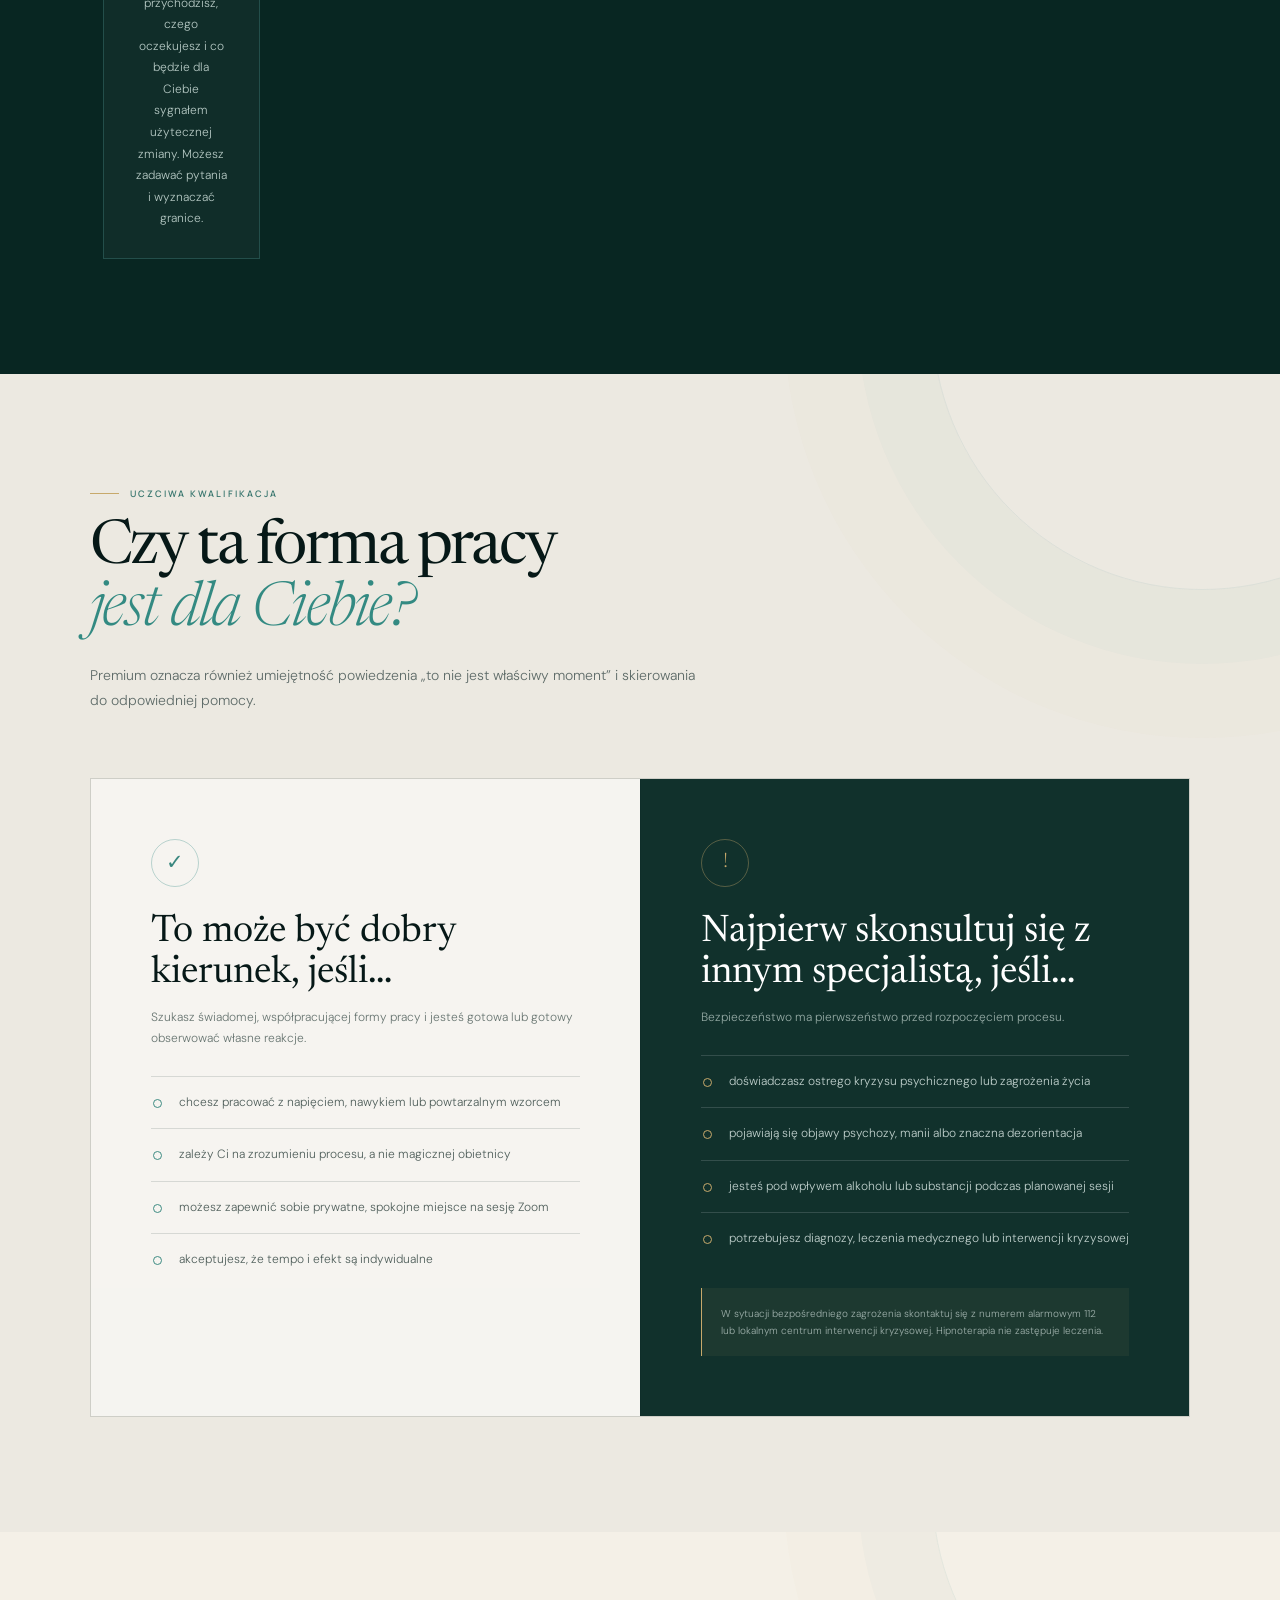
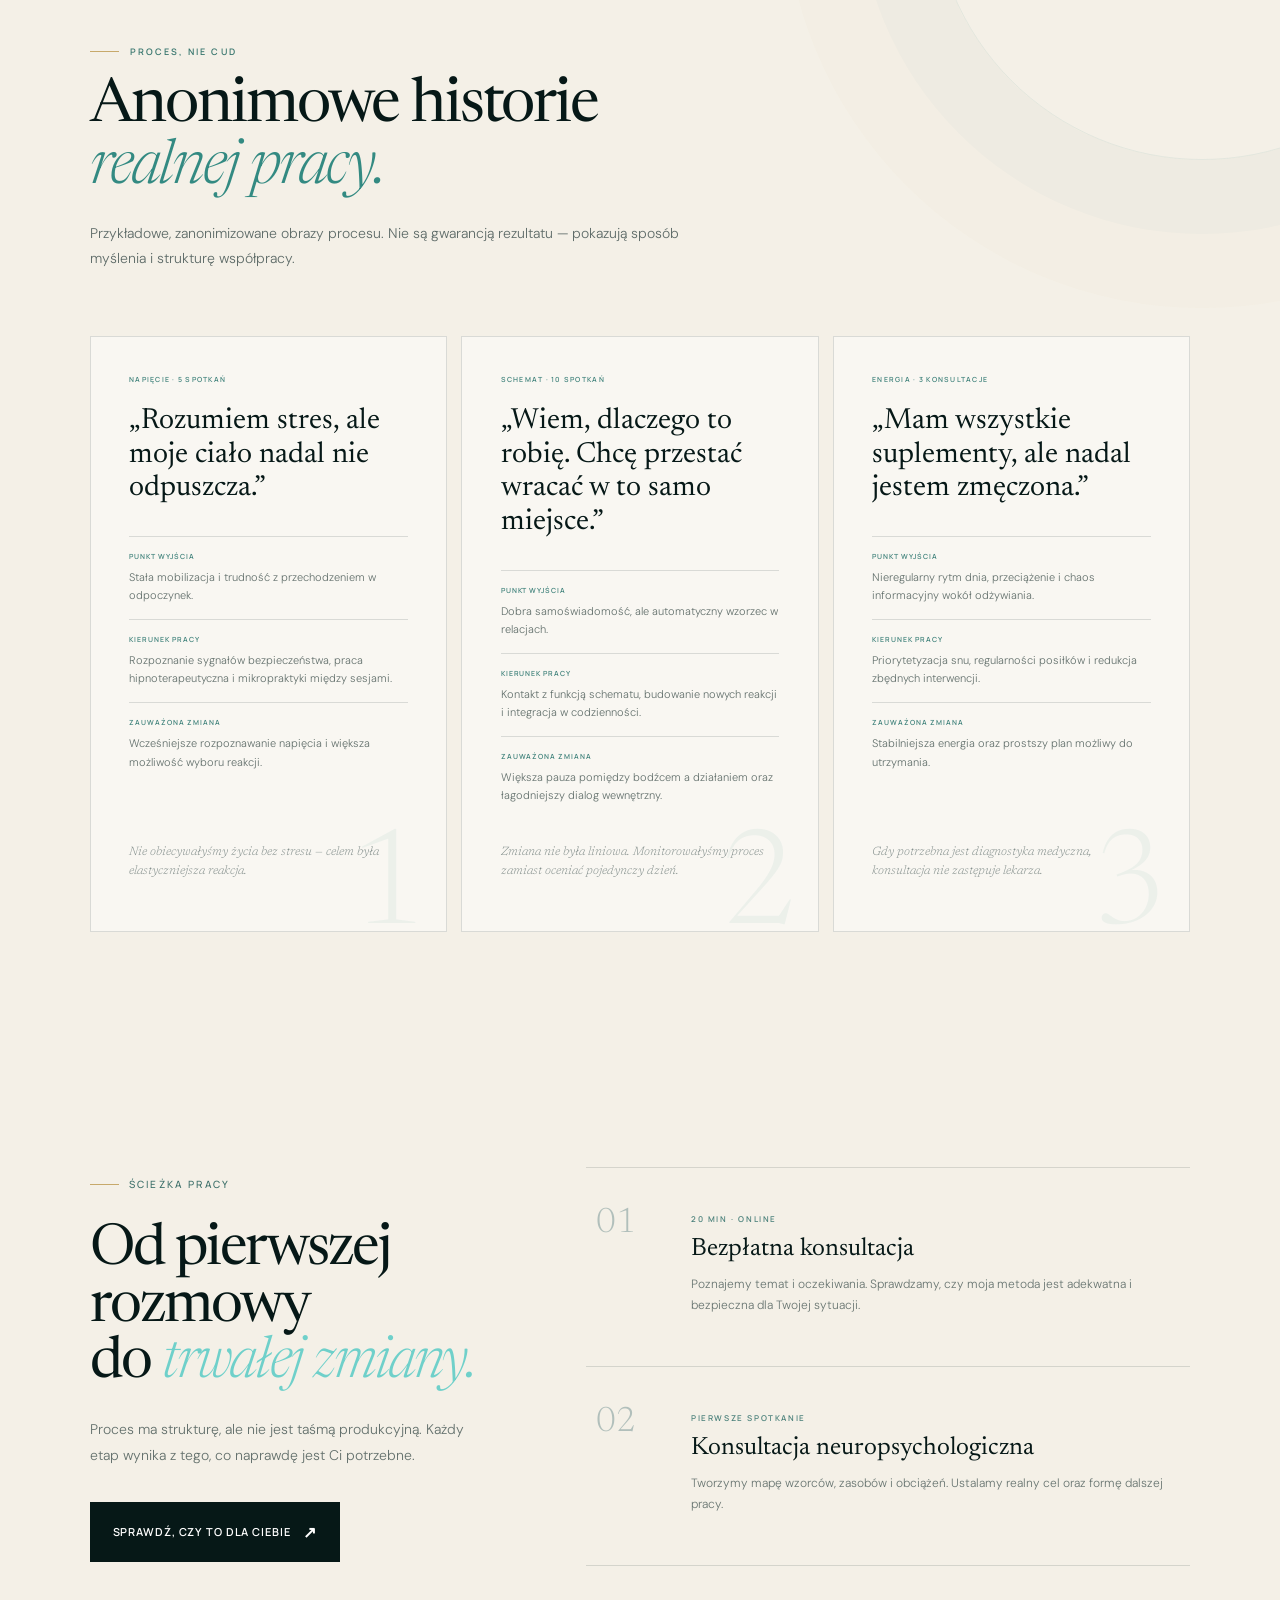
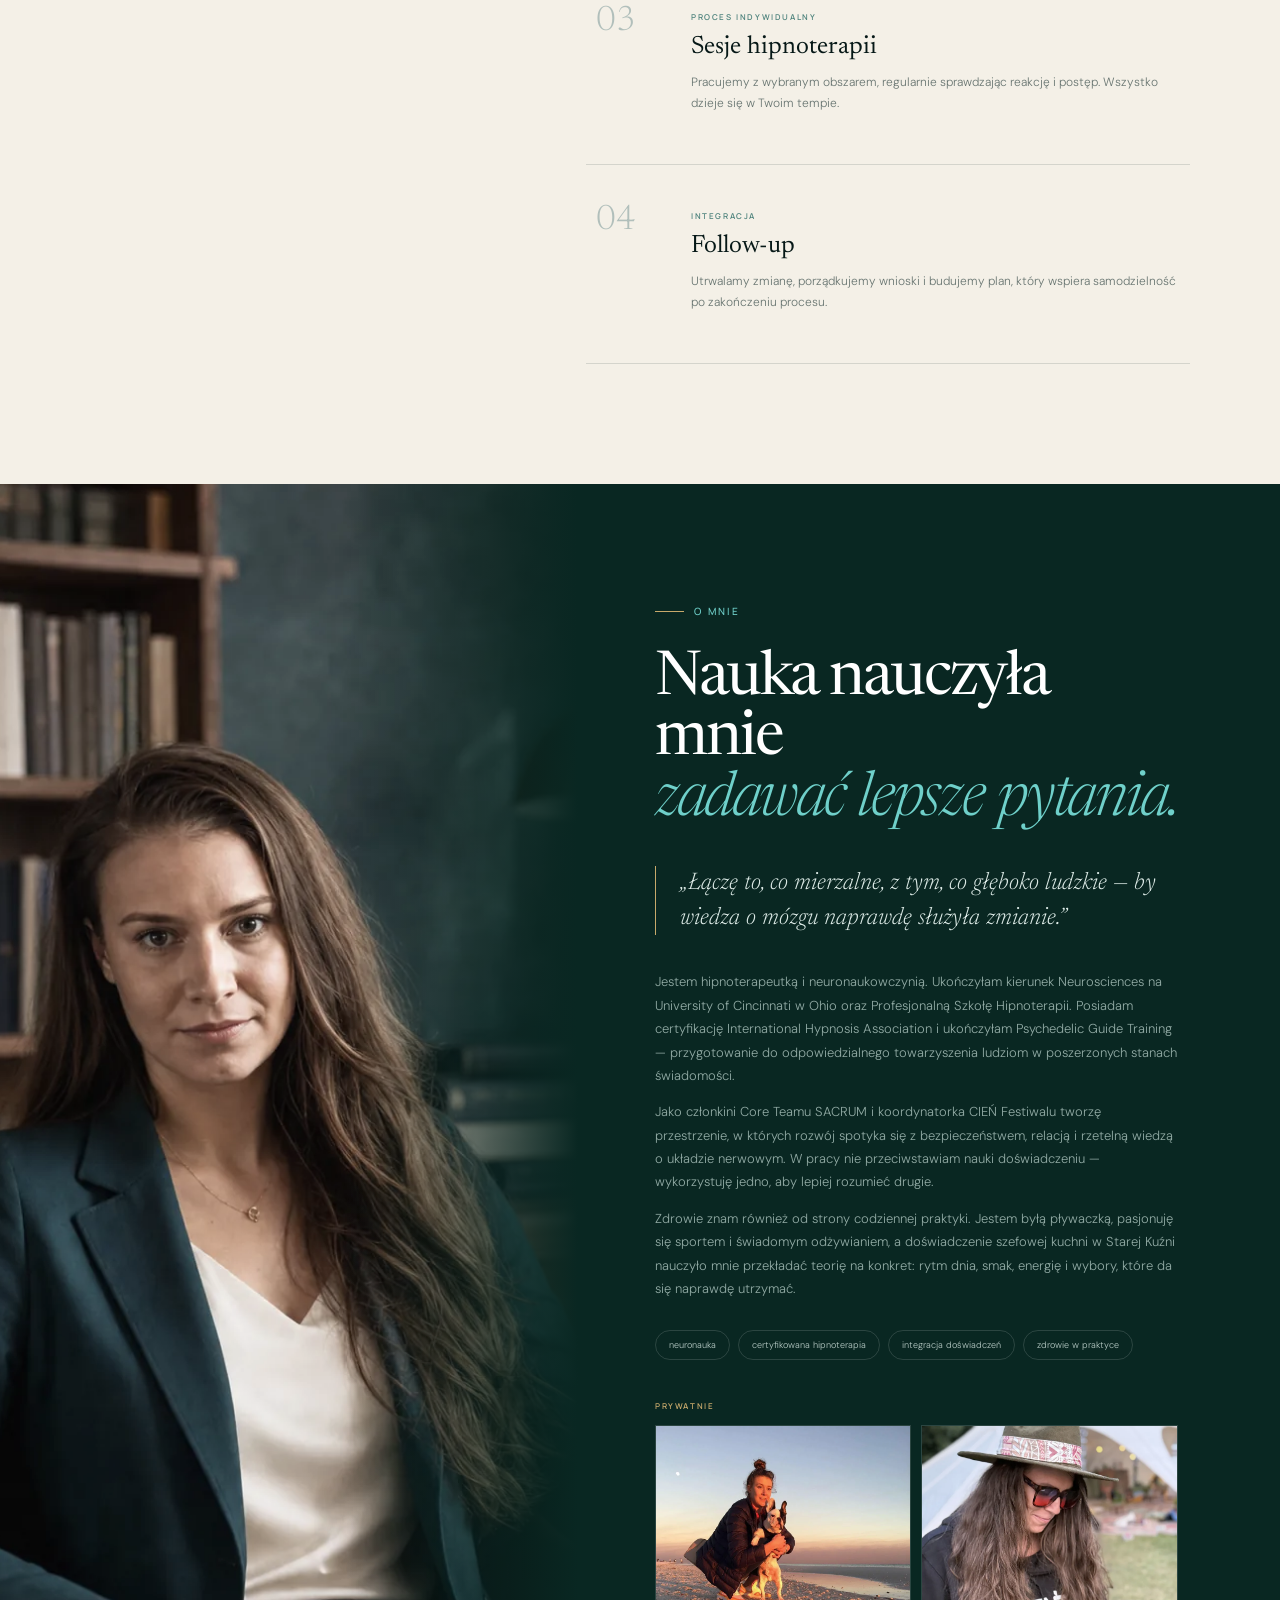
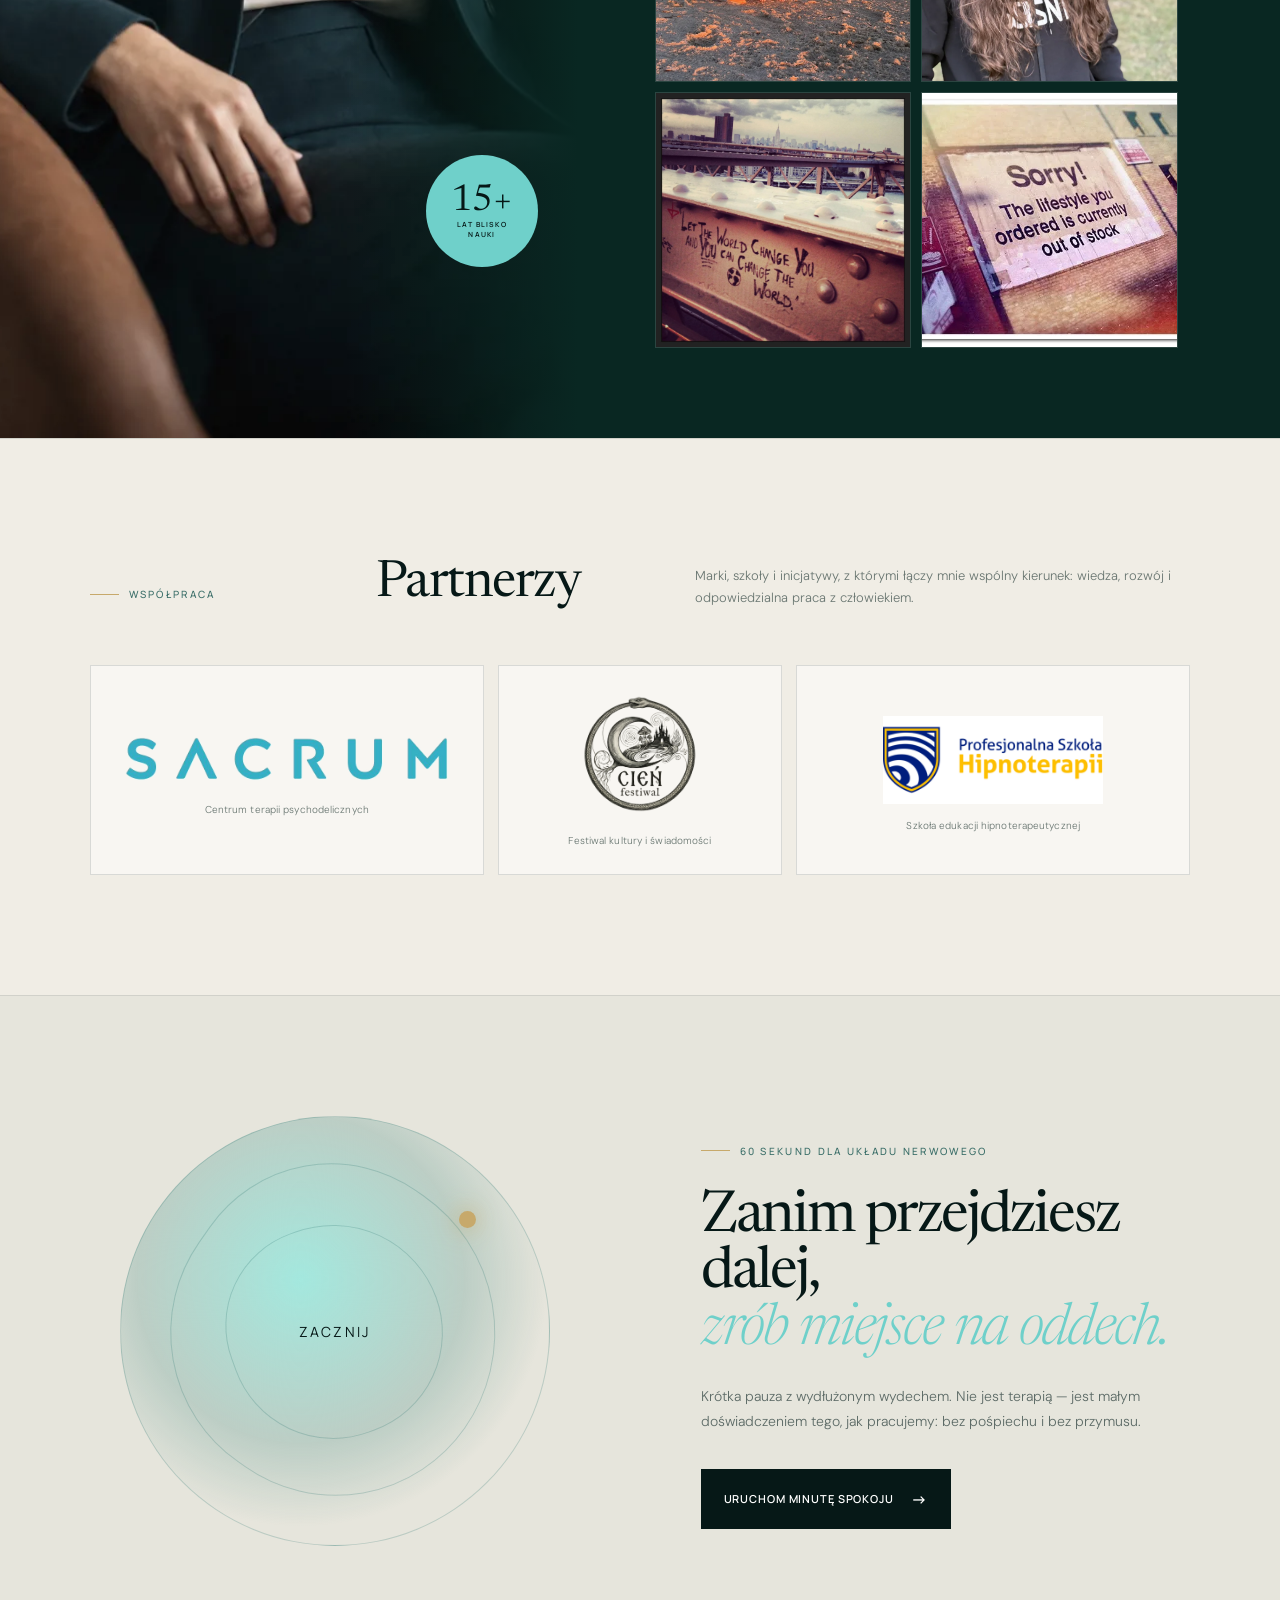
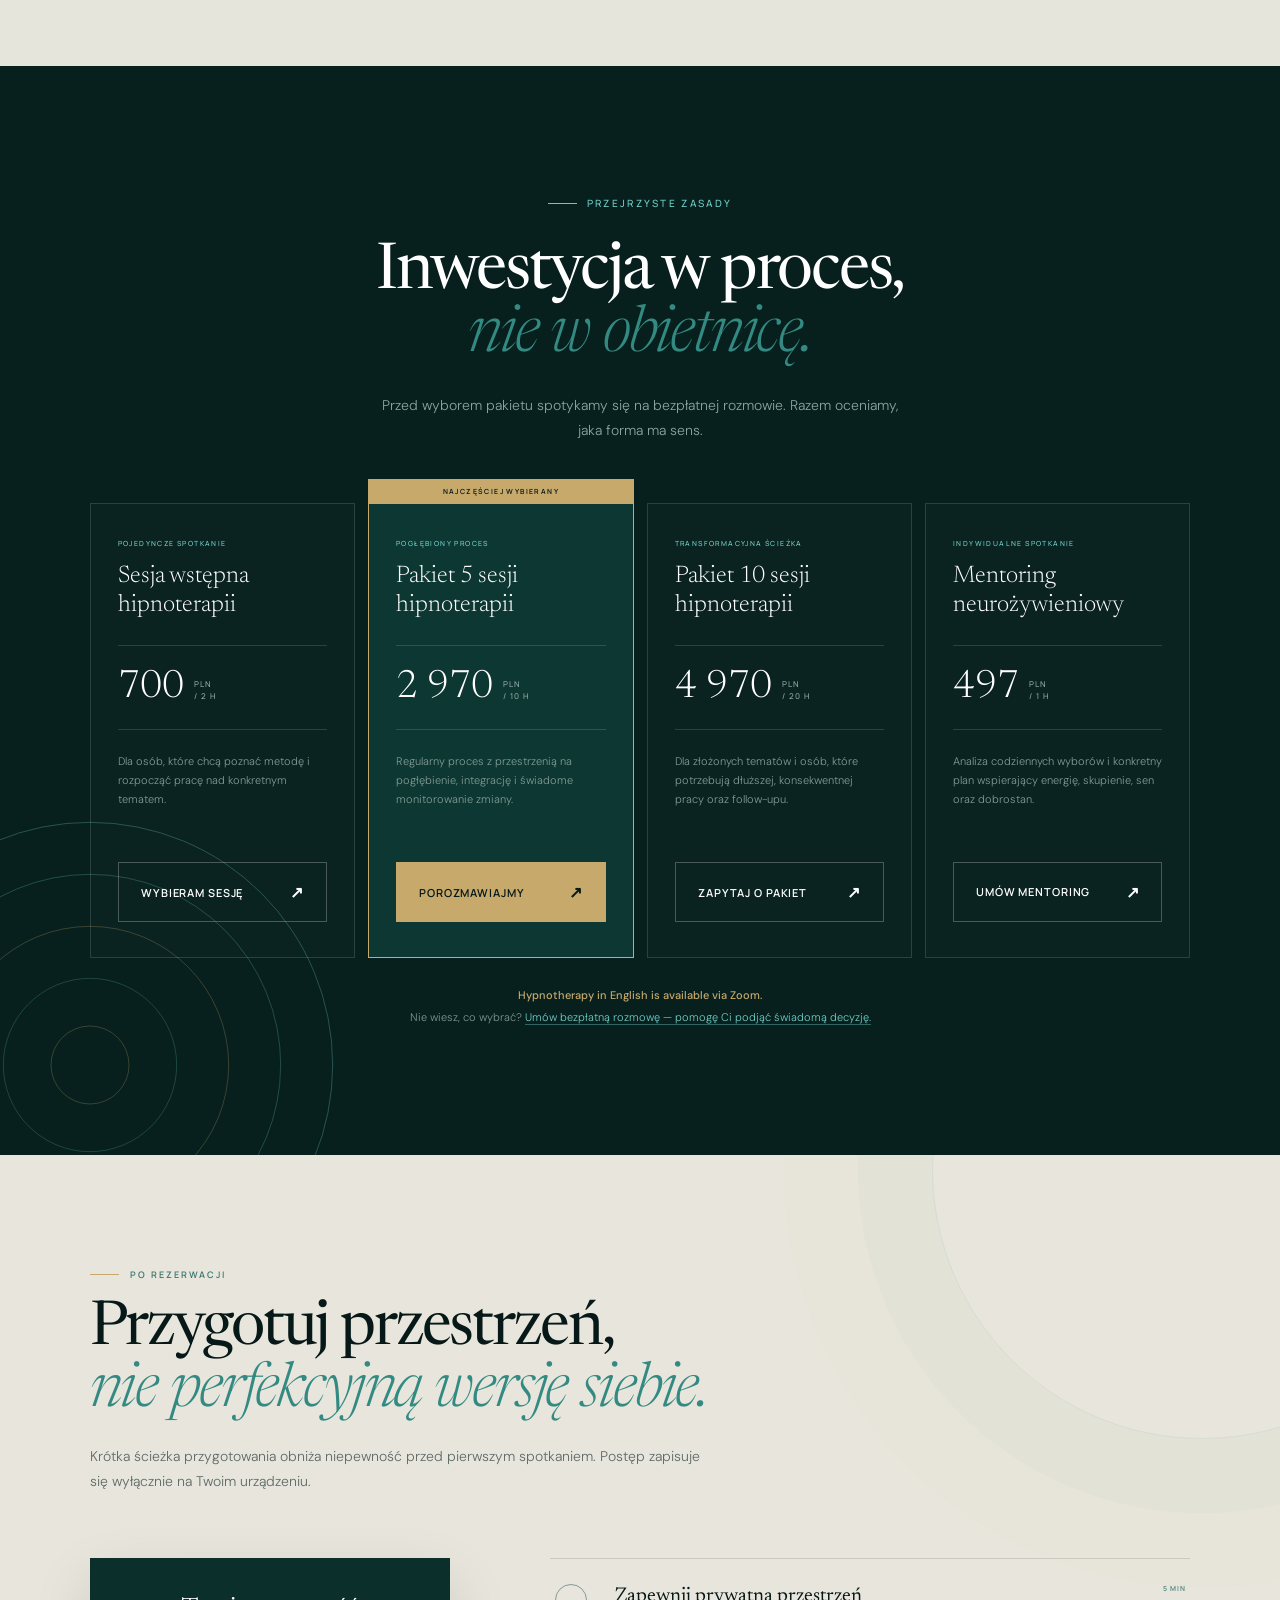
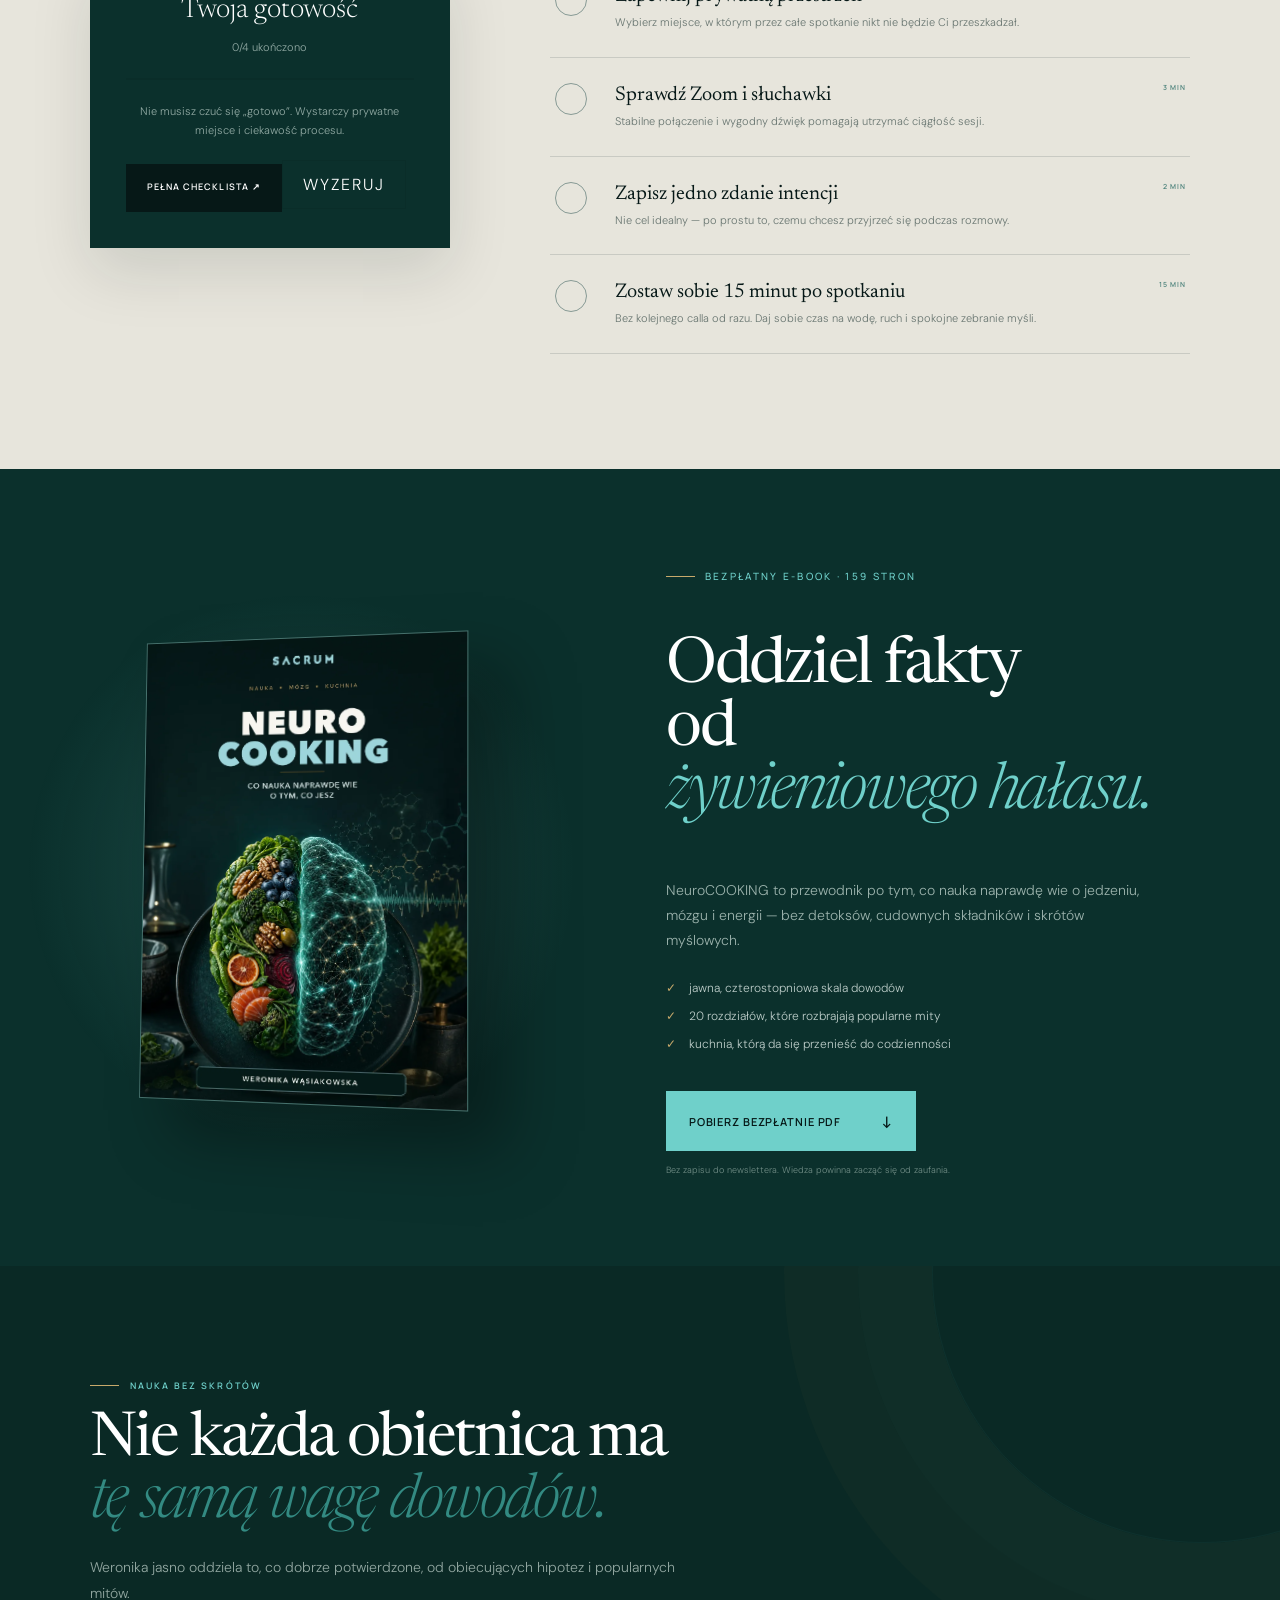
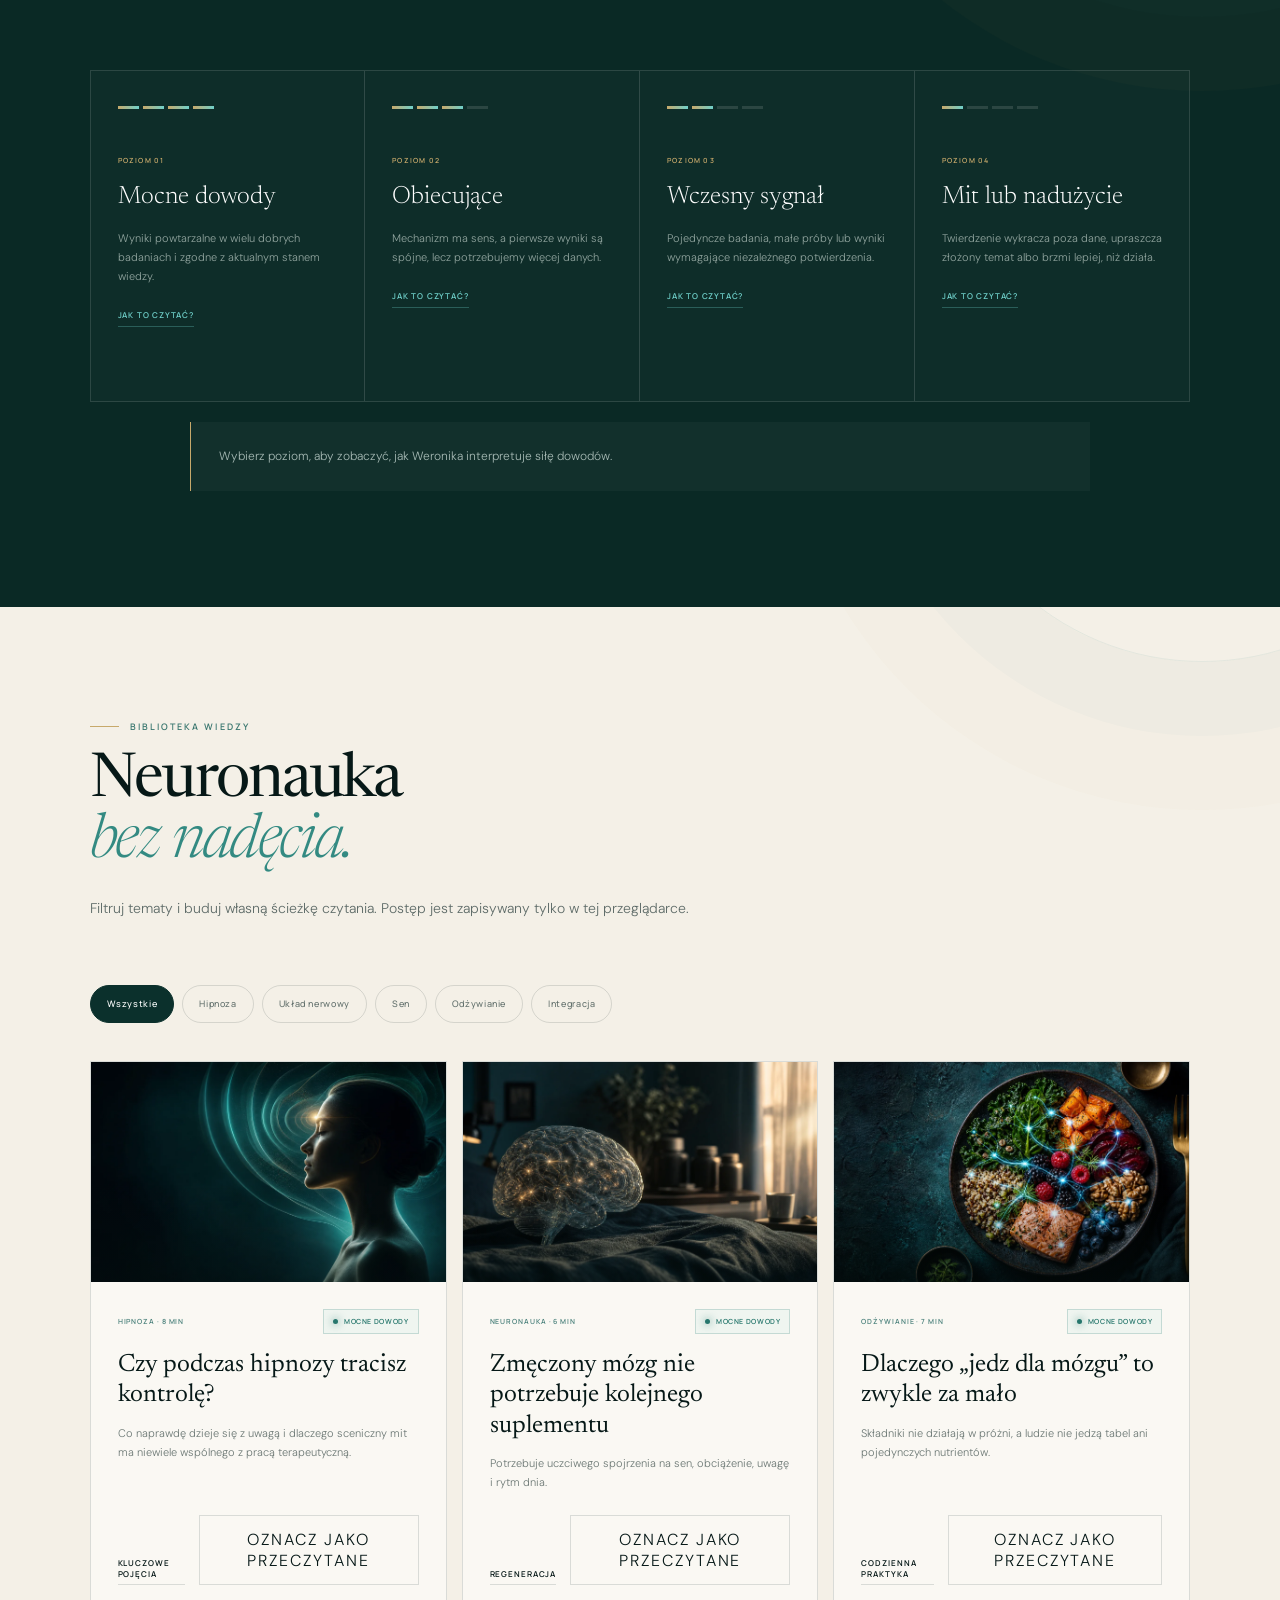
==== commit b9034fde: "feat: animowane przejścia między sekcjami (scroll-reveal, pasek postępu, parallax w hero)" ====
--- a/index.html
+++ b/index.html
@@ -34,6 +34,7 @@
   <link rel="stylesheet" href="features.css">
 </head>
 <body>
+  <div class="scroll-progress" aria-hidden="true"></div>
   <div class="noise" aria-hidden="true"></div>
   <header class="site-header" id="top">
     <a class="brand header-brand-full" href="#top" aria-label="Strona główna Weroniki Wąsiakowskiej">
--- a/styles.css
+++ b/styles.css
@@ -1,4 +1,5 @@
 :root{--ink:#061817;--deep:#071f1d;--deep2:#0b302c;--teal:#6fd0ca;--teal2:#b2e5df;--gold:#c7a96b;--ivory:#f4f0e7;--paper:#ece8df;--muted:#8c9b96;--line:rgba(255,255,255,.14);--darkline:rgba(6,24,23,.13);--serif:'Newsreader',Georgia,serif;--sans:'DM Sans',Arial,sans-serif;--display:'Manrope',Arial,sans-serif}
+.scroll-progress{position:fixed;top:0;left:0;height:3px;width:0%;background:linear-gradient(90deg,var(--teal),var(--gold));z-index:300;pointer-events:none}
 *{box-sizing:border-box}html{scroll-behavior:smooth}body{margin:0;background:var(--ivory);color:var(--ink);font-family:var(--sans);font-weight:300;overflow-x:hidden}a{color:inherit;text-decoration:none}button{font:inherit}img{max-width:100%;display:block}.noise{position:fixed;inset:0;z-index:100;pointer-events:none;opacity:.035;background-image:url("data:image/svg+xml,%3Csvg viewBox='0 0 180 180' xmlns='http://www.w3.org/2000/svg'%3E%3Cfilter id='n'%3E%3CfeTurbulence type='fractalNoise' baseFrequency='.9' numOctaves='3' stitchTiles='stitch'/%3E%3C/filter%3E%3Crect width='100%25' height='100%25' filter='url(%23n)' opacity='.7'/%3E%3C/svg%3E")}.site-header{position:absolute;top:0;left:0;right:0;height:96px;display:flex;align-items:center;gap:38px;padding:0 4.6vw;color:#fff;z-index:20;border-bottom:1px solid var(--line)}.brand{display:flex;align-items:center;gap:12px;margin-right:auto}.brand>span:last-child{display:flex;flex-direction:column;line-height:1}.brand strong{font:600 13px/1 var(--display);letter-spacing:.24em}.brand small{font:400 9px/1 var(--sans);letter-spacing:.38em;color:var(--teal);margin-top:7px}.brand-mark{width:31px;height:36px;position:relative;display:block}.brand-mark i{position:absolute;width:11px;height:27px;border:1px solid var(--teal);border-radius:50%;transform:rotate(32deg);left:9px;top:4px}.brand-mark i:nth-child(2){transform:rotate(-32deg)}.brand-mark i:nth-child(3){transform:rotate(90deg);height:30px;top:3px}.main-nav{display:flex;gap:27px;font:400 12px var(--display);letter-spacing:.06em}.main-nav a{opacity:.7;transition:.25s}.main-nav a:hover{opacity:1;color:var(--teal)}.header-cta{font:600 11px var(--display);letter-spacing:.08em;text-transform:uppercase;border-left:1px solid var(--line);padding:10px 0 10px 28px}.header-cta span{color:var(--teal);font-size:16px;margin-left:9px}.menu-toggle{display:none;background:0;border:0;color:#fff}
 .hero{min-height:840px;height:100vh;position:relative;overflow:hidden;background:radial-gradient(circle at 80% 45%,#123e39 0,transparent 42%),linear-gradient(110deg,#041211 0%,#082521 58%,#061918 100%);color:#fff;display:flex;align-items:center;padding:125px 7vw 65px}.hero-neuro{position:absolute;inset:0;width:100%;height:100%;object-fit:cover;opacity:.21;mix-blend-mode:screen}.hero::after{content:"";position:absolute;inset:0;background:linear-gradient(90deg,rgba(4,18,17,.97) 0%,rgba(4,18,17,.73) 46%,rgba(4,18,17,.08) 78%)}.hero-content{position:relative;z-index:3;width:53%;max-width:780px}.eyebrow{display:flex;align-items:center;gap:10px;text-transform:uppercase;letter-spacing:.23em;font:500 10px var(--display);color:var(--teal)}.eyebrow span{width:29px;height:1px;background:var(--gold)}.eyebrow.dark{color:#3a6e68}.hero h1,.section-heading h2,.path h2,.about h2,.pause h2,.final-cta h2{font:400 clamp(48px,5.6vw,84px)/.98 var(--serif);letter-spacing:-.035em;margin:32px 0 25px}.hero h1 em,h2 em{font-weight:300;color:var(--teal);white-space:nowrap}.hero-lead{font:300 17px/1.75 var(--sans);color:rgba(255,255,255,.65);max-width:610px}.hero-actions{display:flex;align-items:center;gap:31px;margin-top:35px}.button{display:inline-flex;align-items:center;justify-content:space-between;min-width:250px;padding:18px 22px;border:1px solid transparent;font:600 11px var(--display);letter-spacing:.08em;text-transform:uppercase;cursor:pointer}.button span{font-size:16px}.button-primary{background:var(--teal);color:var(--ink)}.button-primary:hover{background:#8ddbd6}.text-link{font:500 11px var(--display);letter-spacing:.08em;text-transform:uppercase;border-bottom:1px solid rgba(255,255,255,.35);padding:12px 0}.text-link span{color:var(--teal);margin-left:8px}.hero-proof{display:flex;align-items:center;gap:17px;margin-top:47px}.proof-avatars{display:flex}.proof-avatars span{display:grid;place-items:center;width:32px;height:32px;border-radius:50%;background:#123f3a;border:2px solid var(--ink);margin-left:-8px;color:var(--teal);font:500 8px var(--display)}.proof-avatars span:first-child{margin-left:0}.hero-proof p{font-size:11px;line-height:1.55;color:rgba(255,255,255,.5)}.hero-proof strong{color:#fff;font-weight:500}.hero-portrait{position:absolute;z-index:2;right:4.5vw;bottom:0;width:min(43vw,650px);height:86%;display:flex;align-items:flex-end;justify-content:center}.hero-portrait>img{height:94%;width:100%;object-fit:cover;object-position:center top;mask-image:linear-gradient(to bottom,#000 82%,transparent 100%);filter:saturate(.85) contrast(1.04)}.portrait-orbit{position:absolute;width:75%;aspect-ratio:1;border:1px solid rgba(111,208,202,.18);border-radius:50%;top:16%;right:-8%}.portrait-orbit::before,.portrait-orbit::after{content:"";position:absolute;inset:8%;border:1px solid rgba(199,169,107,.13);border-radius:50%;transform:rotate(27deg)}.portrait-orbit::after{inset:22%;border-color:rgba(111,208,202,.2);transform:rotate(-23deg)}.portrait-caption{position:absolute;left:2%;bottom:7%;border-left:1px solid var(--gold);padding-left:15px;display:flex;flex-direction:column}.portrait-caption span{font:300 18px var(--serif)}.portrait-caption small{margin-top:6px;color:var(--teal);font:500 8px var(--display);letter-spacing:.18em}.signal-card{position:absolute;right:-2%;top:28%;display:flex;align-items:center;gap:12px;padding:13px 16px;background:rgba(5,25,23,.75);border:1px solid rgba(111,208,202,.2);backdrop-filter:blur(13px)}.signal-dot{width:23px;height:23px;border:1px solid var(--teal);border-radius:50%;position:relative}.signal-dot::after{content:"";position:absolute;width:5px;height:5px;border-radius:50%;background:var(--teal);top:8px;left:8px;box-shadow:0 0 12px var(--teal)}.signal-card div{display:flex;flex-direction:column}.signal-card small{font:500 7px var(--display);letter-spacing:.2em;color:var(--muted)}.signal-card strong{font:400 11px var(--display);margin-top:4px}.hero-scroll{position:absolute;z-index:4;bottom:29px;left:50%;transform:translateX(-50%);font:500 7px var(--display);letter-spacing:.25em;color:rgba(255,255,255,.45);display:flex;align-items:center;gap:11px}.hero-scroll span{height:25px;width:1px;background:var(--teal)}
 .trust-strip{min-height:90px;background:#0a2b27;color:rgba(255,255,255,.75);display:flex;align-items:center;justify-content:center;gap:35px;padding:20px 5vw;font-size:11px}.trust-strip>p{color:var(--gold);font:italic 300 17px var(--serif);margin-right:15px}.trust-strip div{text-transform:uppercase;letter-spacing:.12em}.trust-strip div span{color:var(--teal);margin-right:11px}.trust-strip i{width:3px;height:3px;border-radius:50%;background:var(--gold)}
